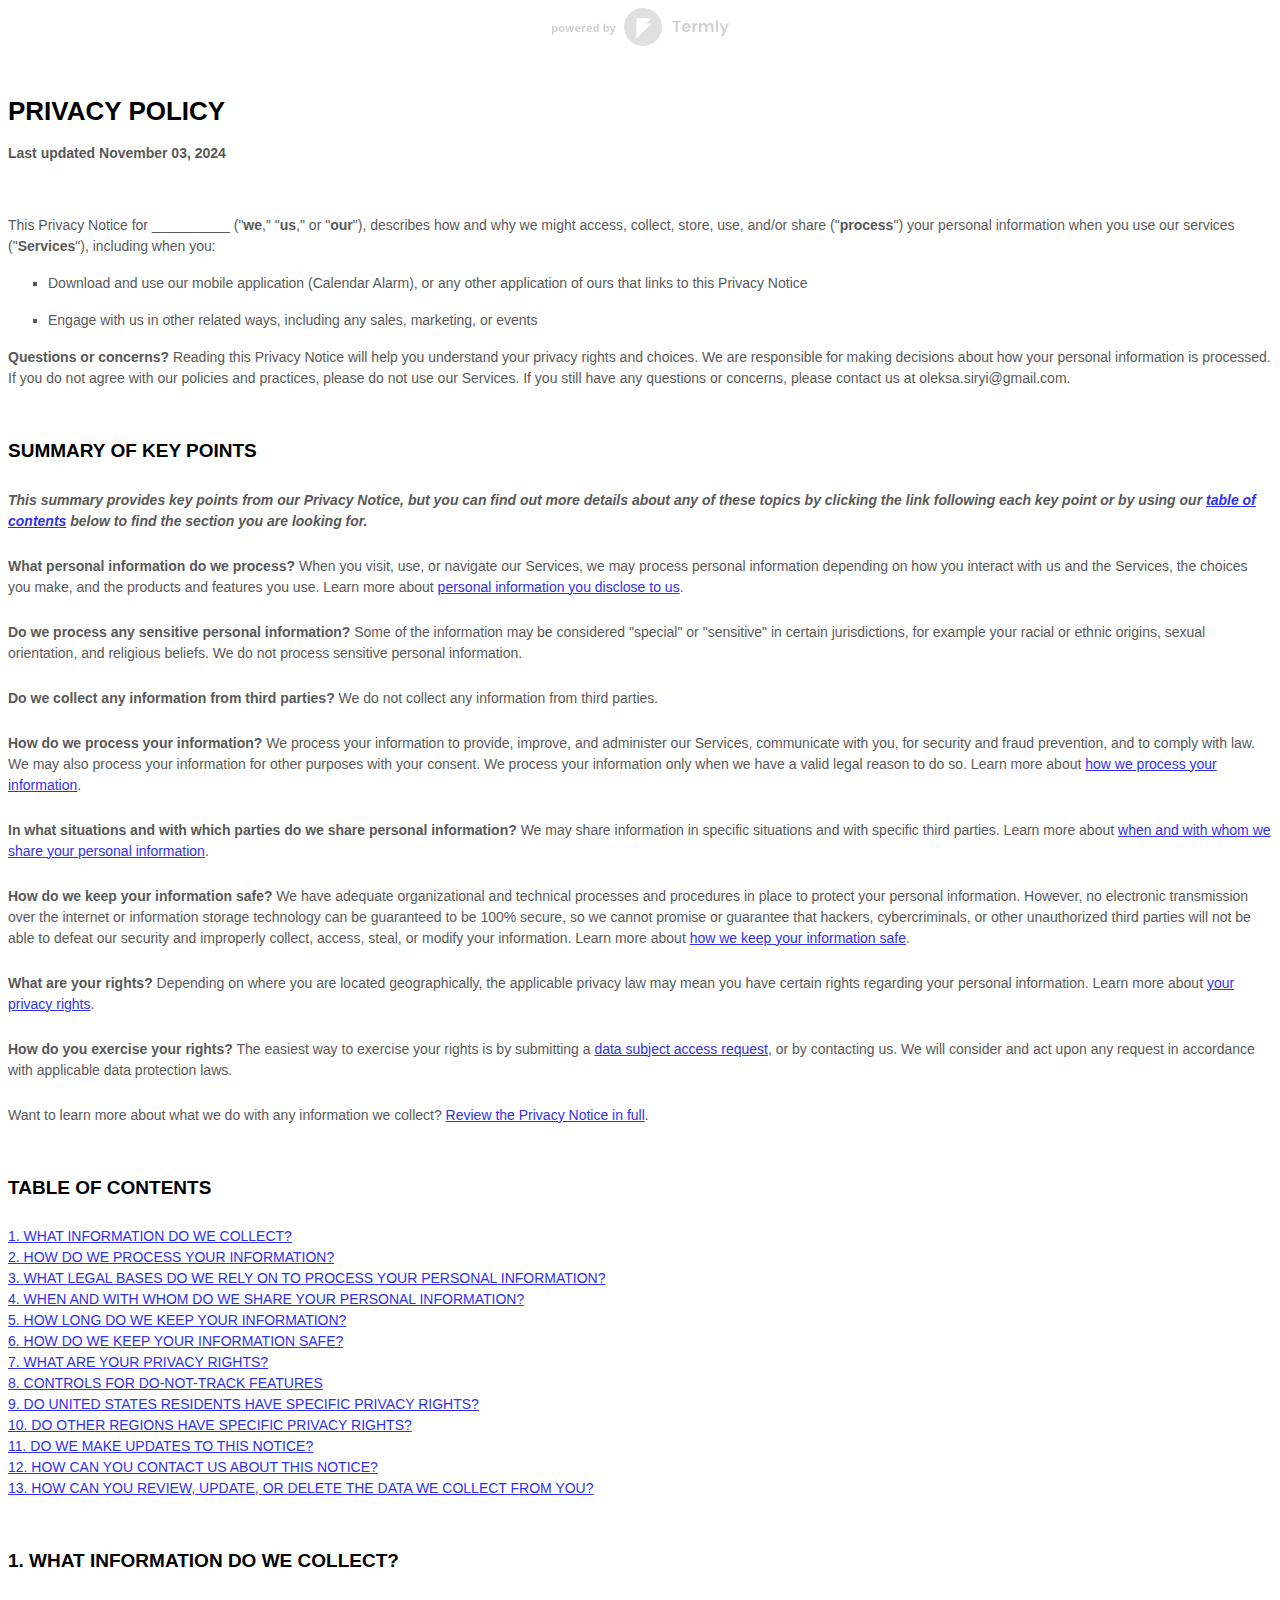
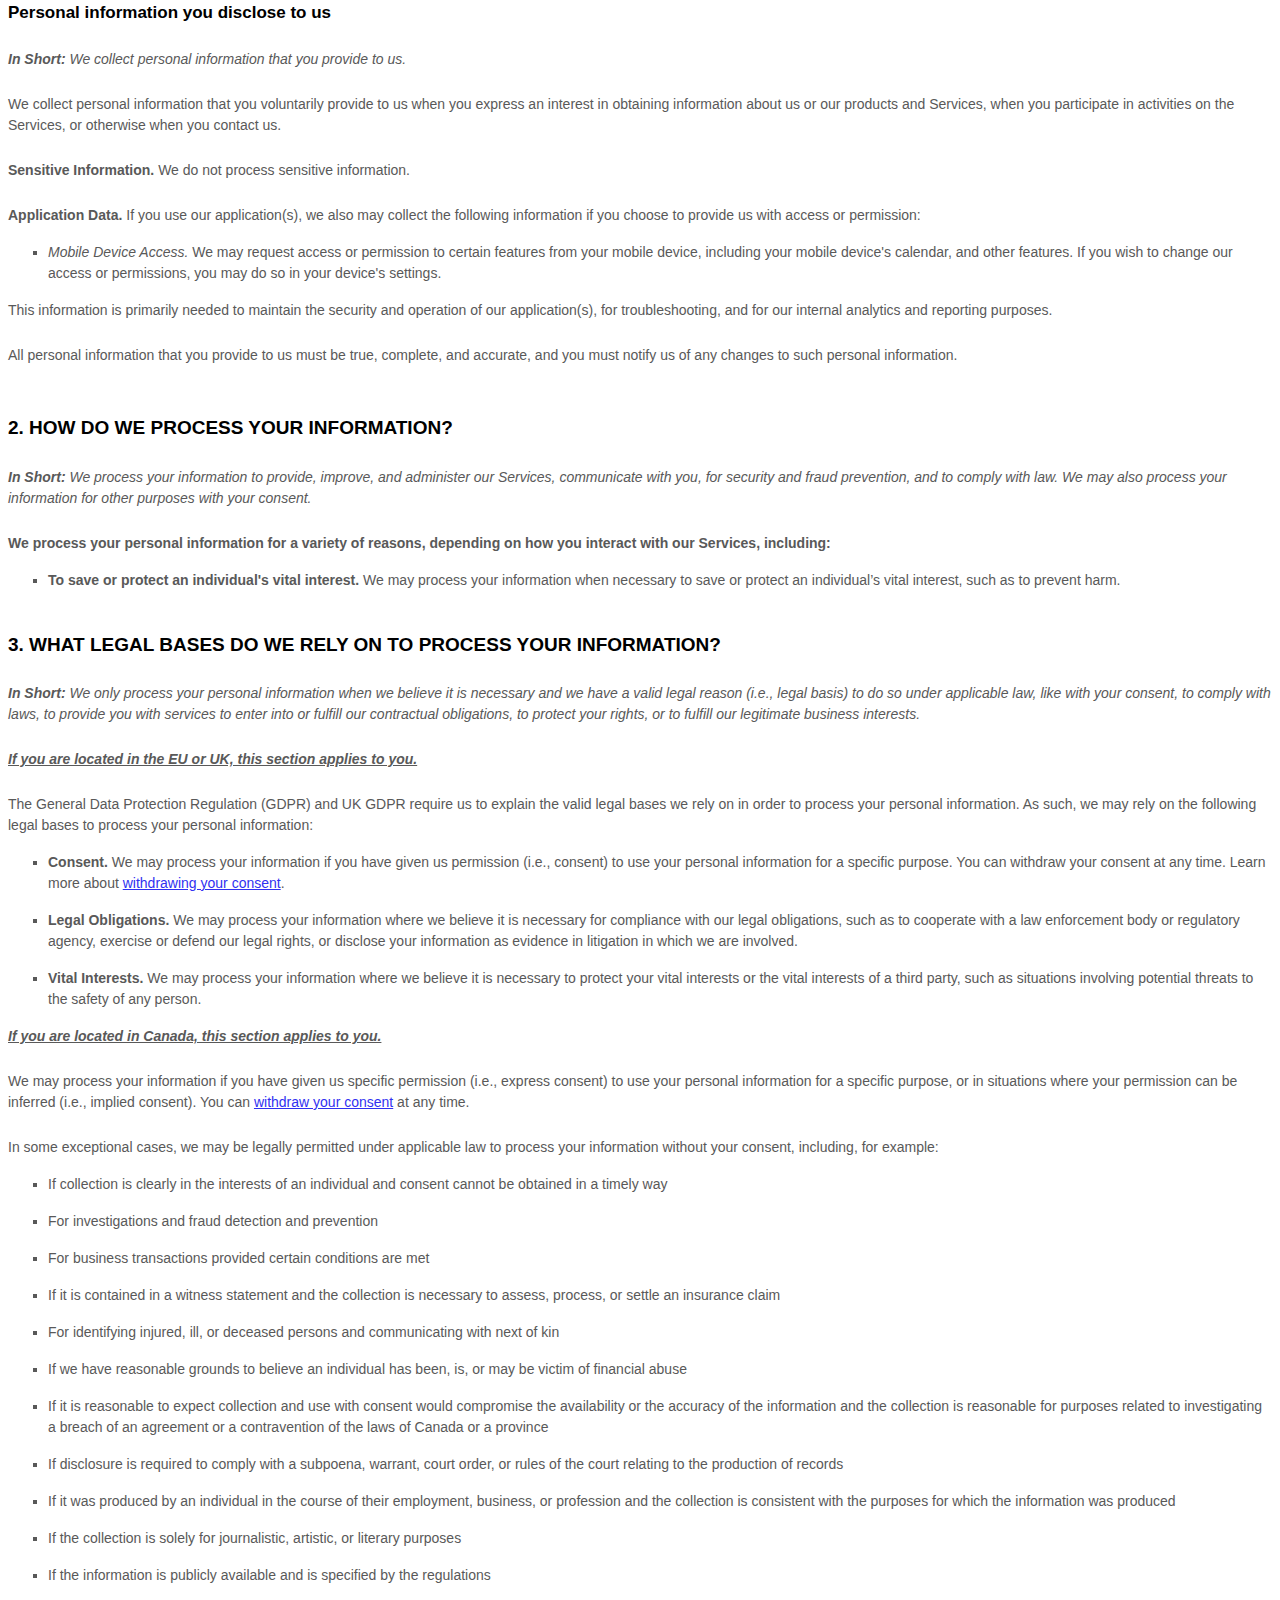
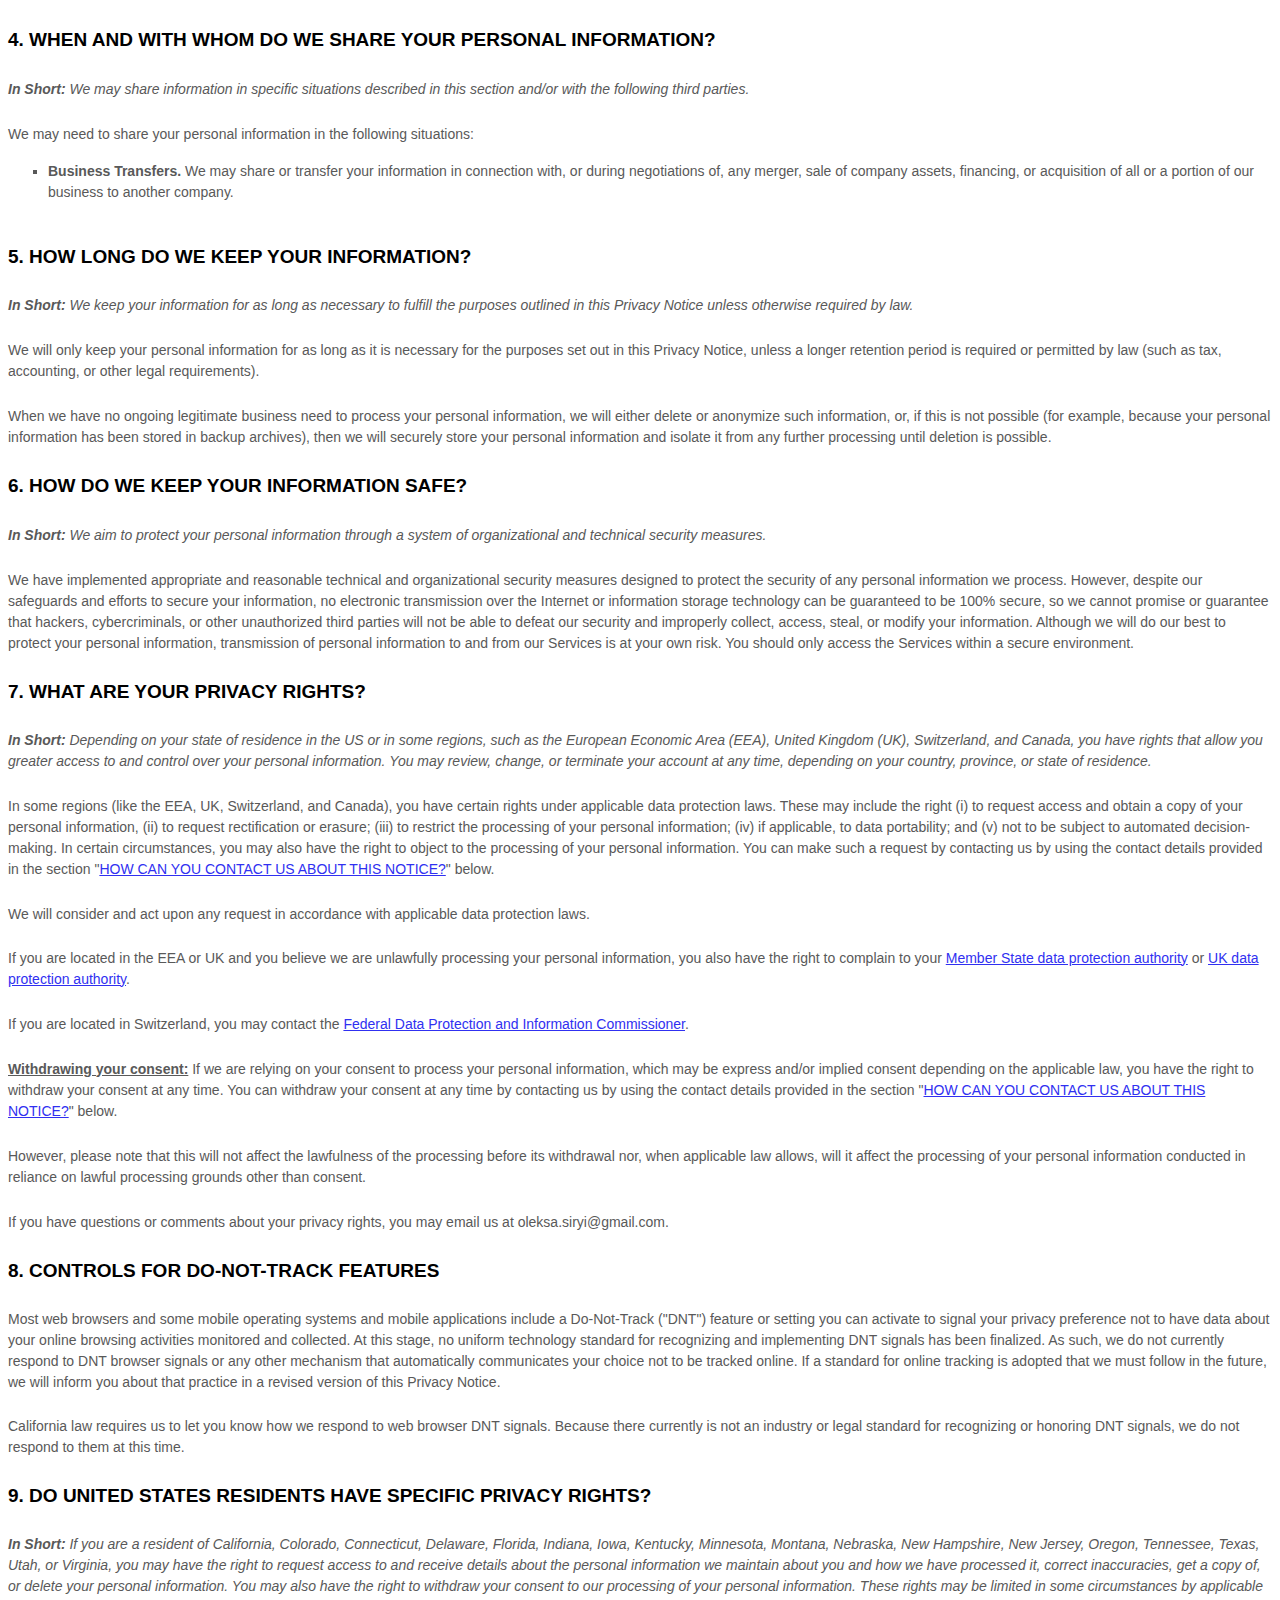
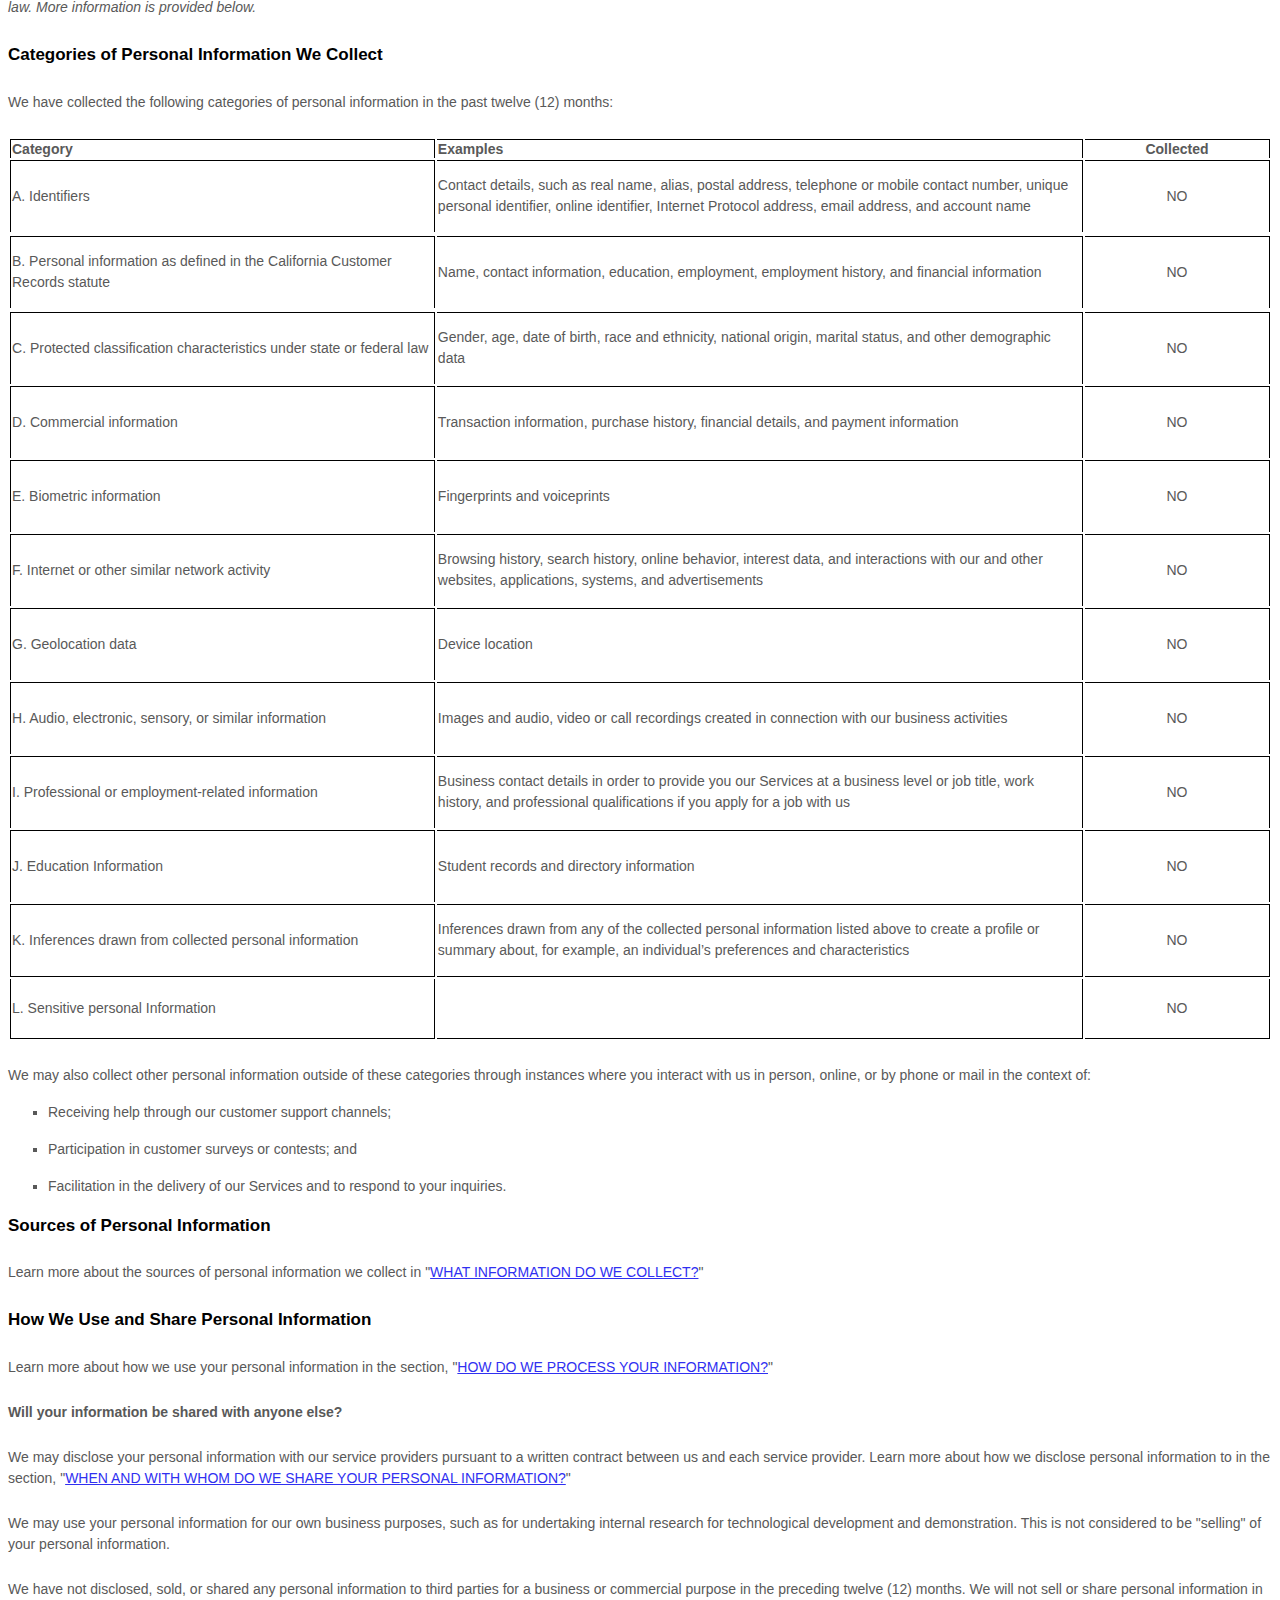
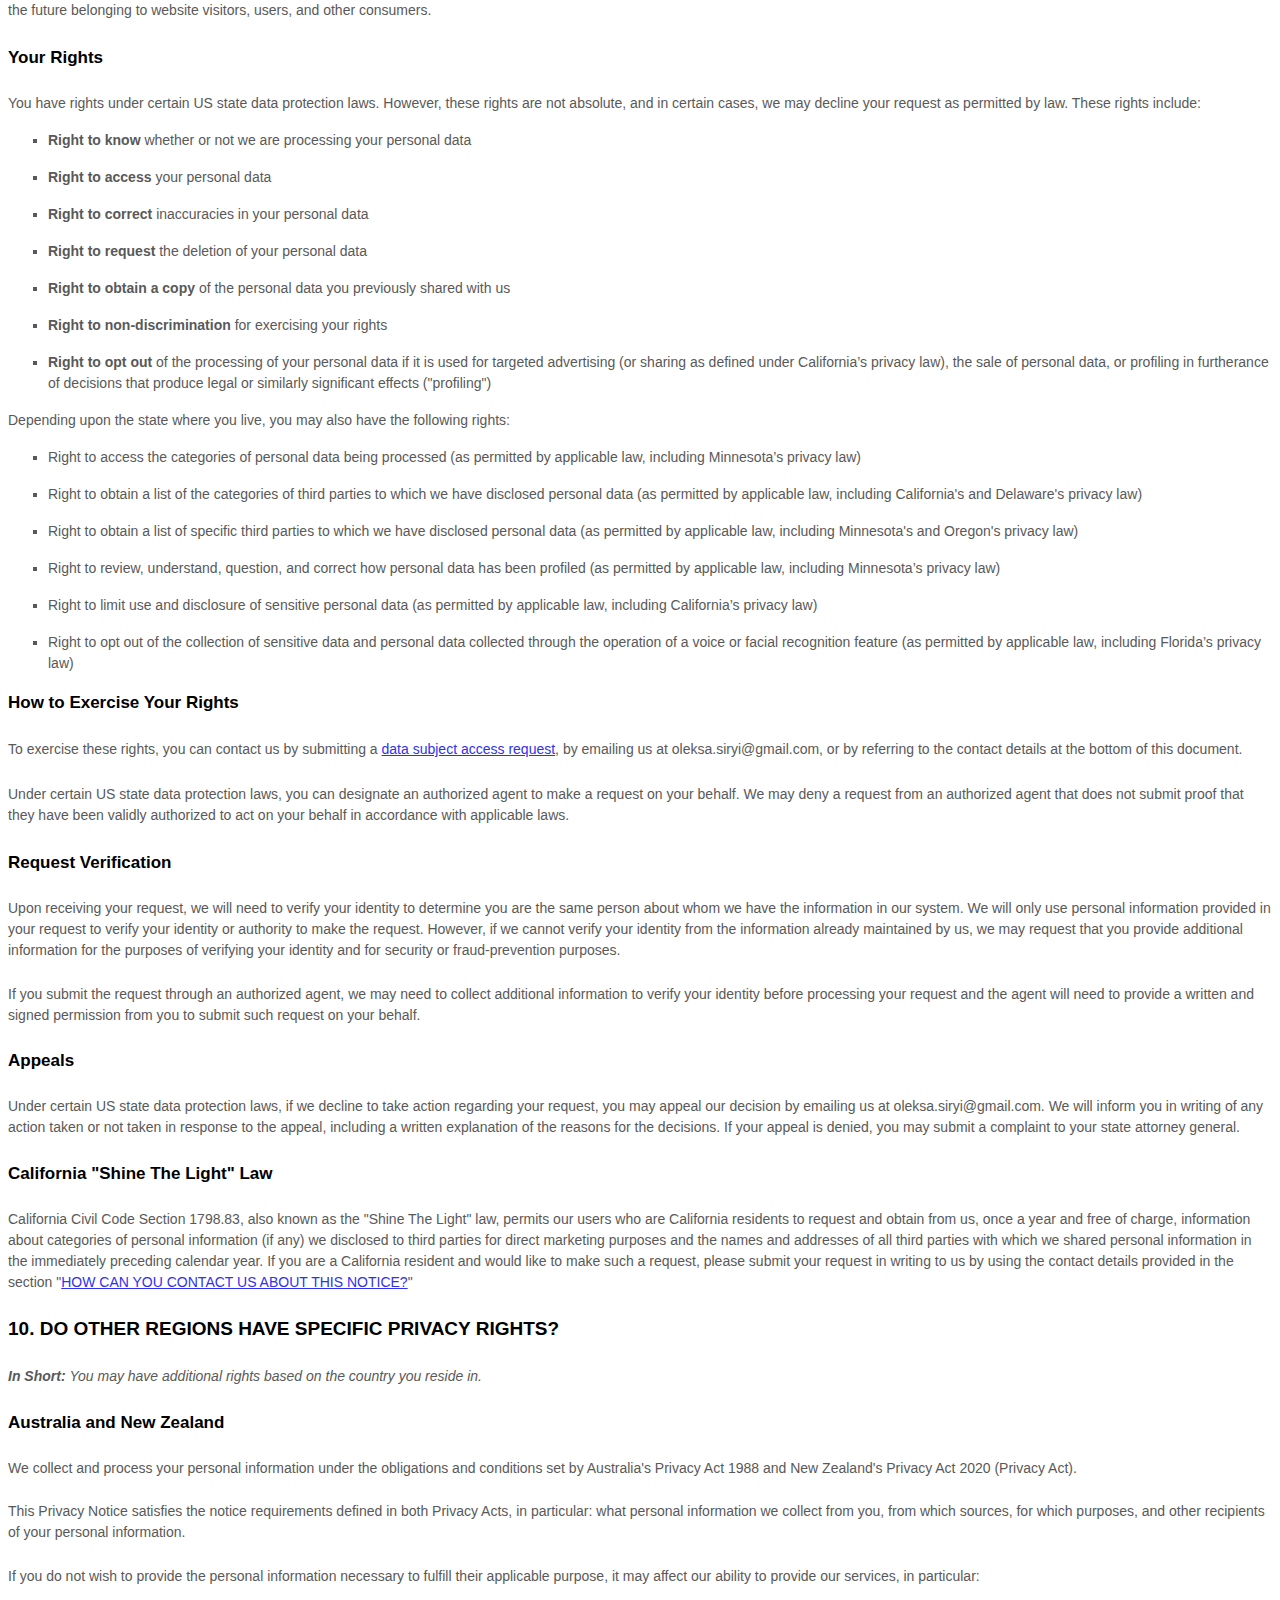
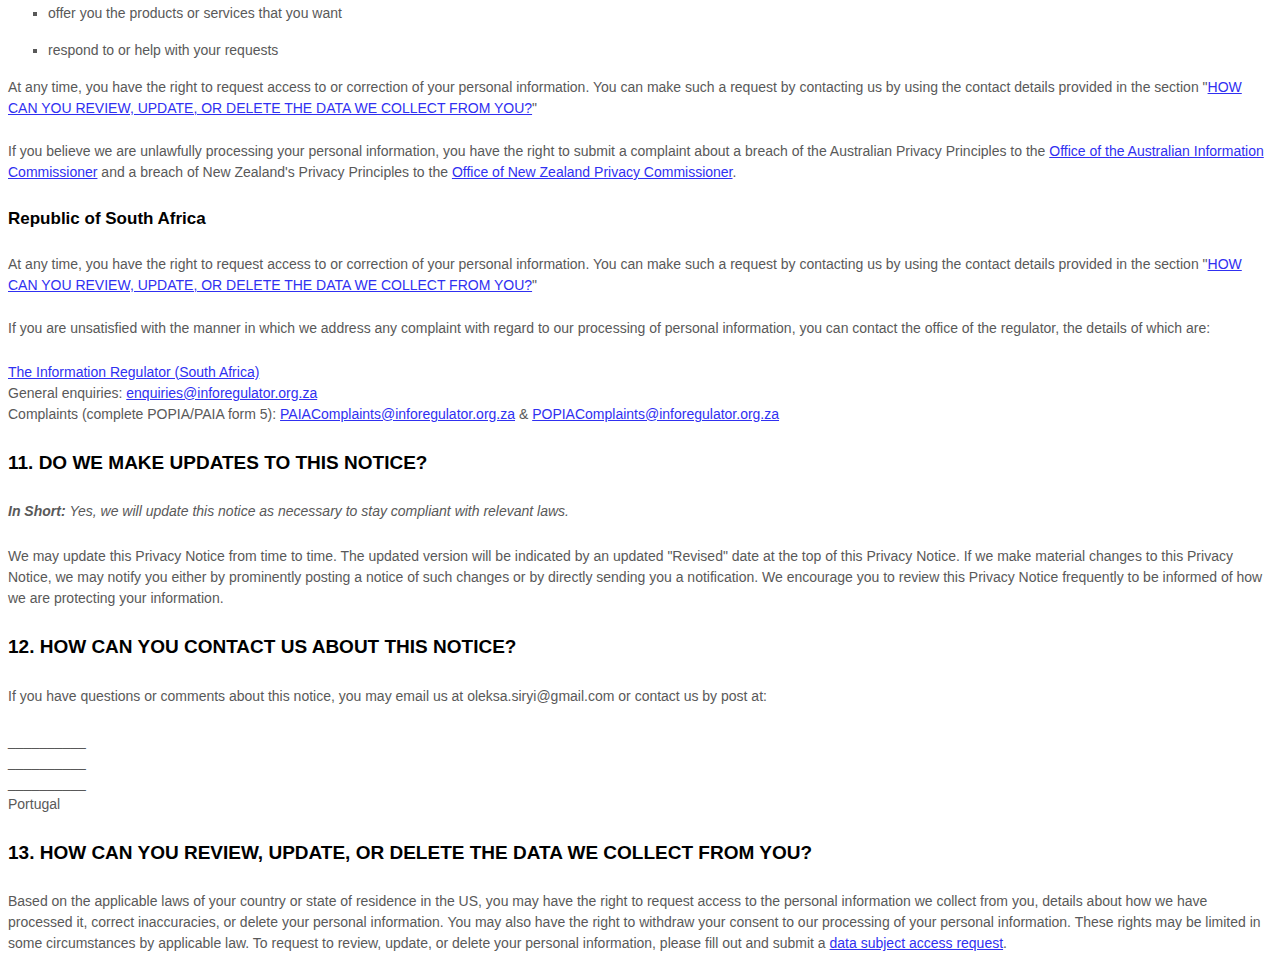
==== privacy-policy.html @ 9f9a27d3 "feat: initial content" ====
<html>
<head>
    <title>Privacy Policy</title>
</head>
<body>
<style>
    [data-custom-class='body'], [data-custom-class='body'] * {
        background: transparent !important;
    }

    [data-custom-class='title'], [data-custom-class='title'] * {
        font-family: Arial !important;
        font-size: 26px !important;
        color: #000000 !important;
    }

    [data-custom-class='subtitle'], [data-custom-class='subtitle'] * {
        font-family: Arial !important;
        color: #595959 !important;
        font-size: 14px !important;
    }

    [data-custom-class='heading_1'], [data-custom-class='heading_1'] * {
        font-family: Arial !important;
        font-size: 19px !important;
        color: #000000 !important;
    }

    [data-custom-class='heading_2'], [data-custom-class='heading_2'] * {
        font-family: Arial !important;
        font-size: 17px !important;
        color: #000000 !important;
    }

    [data-custom-class='body_text'], [data-custom-class='body_text'] * {
        color: #595959 !important;
        font-size: 14px !important;
        font-family: Arial !important;
    }

    [data-custom-class='link'], [data-custom-class='link'] * {
        color: #3030F1 !important;
        font-size: 14px !important;
        font-family: Arial !important;
        word-break: break-word !important;
    }
</style>
<span style="display: block;margin: 0 auto 3.125rem;width: 11.125rem;height: 2.375rem;background: url([data-uri]) center no-repeat;"></span>

<div data-custom-class="body">
    <div><strong><span style="font-size: 26px;"><span data-custom-class="title"><bdt class="block-component"></bdt><bdt
            class="question">PRIVACY POLICY</bdt><bdt class="statement-end-if-in-editor"></bdt></span></span></strong>
    </div>
    <div><br></div>
    <div><span style="color: rgb(127, 127, 127);"><strong><span style="font-size: 15px;"><span
            data-custom-class="subtitle">Last updated <bdt
            class="question">November 03, 2024</bdt></span></span></strong></span></div>
    <div><br></div>
    <div><br></div>
    <div><br></div>
    <div style="line-height: 1.5;"><span style="color: rgb(127, 127, 127);"><span
            style="color: rgb(89, 89, 89); font-size: 15px;"><span data-custom-class="body_text">This Privacy Notice for <bdt
            class="question">__________<bdt class="block-component"></bdt></bdt> (<bdt
            class="block-component"></bdt>"<strong>we</strong>," "<strong>us</strong>," or "<strong>our</strong>"<bdt
            class="statement-end-if-in-editor"></bdt></span><span data-custom-class="body_text">), describes how and why we might access, collect, store, use, and/or share (<bdt
            class="block-component"></bdt>"<strong>process</strong>"<bdt class="statement-end-if-in-editor"></bdt>) your personal information when you use our services (<bdt
            class="block-component"></bdt>"<strong>Services</strong>"<bdt class="statement-end-if-in-editor"></bdt>), including when you:</span></span></span><span
            style="font-size: 15px;"><span style="color: rgb(127, 127, 127);"><span data-custom-class="body_text"><span
            style="color: rgb(89, 89, 89);"><span data-custom-class="body_text"><bdt
            class="block-component"></bdt></span></span></span></span></span></span></span></span></li></ul>
        <div>
            <bdt class="block-component"><span style="font-size: 15px;"><span style="font-size: 15px;"><span
                    style="color: rgb(127, 127, 127);"><span data-custom-class="body_text"><span
                    style="color: rgb(89, 89, 89);"><span data-custom-class="body_text"><bdt
                    class="block-component"></bdt></span></span></span></span></span></span></bdt>
        </div>
        <ul>
            <li data-custom-class="body_text" style="line-height: 1.5;"><span
                    style="font-size: 15px; color: rgb(89, 89, 89);"><span
                    style="font-size: 15px; color: rgb(89, 89, 89);"><span data-custom-class="body_text">Download and use<bdt
                    class="block-component"></bdt> our mobile application<bdt class="block-component"></bdt> (<bdt
                    class="question">Calendar Alarm)<span style="font-size: 15px; color: rgb(89, 89, 89);"><span
                    style="font-size: 15px; color: rgb(89, 89, 89);"><span data-custom-class="body_text"><span
                    style="font-size: 15px;"><span style="color: rgb(89, 89, 89);"><span
                    data-custom-class="body_text"><span style="font-size: 15px;"><span style="color: rgb(89, 89, 89);"><bdt
                    class="statement-end-if-in-editor">,</bdt></span></span></span></span></span></span></span></span></bdt></span><span
                    data-custom-class="body_text"><span style="font-size: 15px;"><span
                    style="color: rgb(89, 89, 89);"><span data-custom-class="body_text"><span
                    style="font-size: 15px;"><span style="color: rgb(89, 89, 89);"><bdt
                    class="statement-end-if-in-editor"><bdt class="block-component"> or any other application of ours that links to this Privacy Notice</bdt></bdt></span></span></span></span></span></span></span></span>
            </li>
        </ul>
        <div style="line-height: 1.5;">
            <bdt class="block-component"><span style="font-size: 15px;"></span></bdt>
            </li></ul>
            <div style="line-height: 1.5;"><span style="font-size: 15px;"><span style="color: rgb(127, 127, 127);"><span
                    data-custom-class="body_text"><span style="color: rgb(89, 89, 89);"><span
                    data-custom-class="body_text"><bdt class="block-component"></bdt></span></span></span></span></span>
            </div>
            <ul>
                <li data-custom-class="body_text" style="line-height: 1.5;"><span
                        style="font-size: 15px; color: rgb(89, 89, 89);"><span
                        style="font-size: 15px; color: rgb(89, 89, 89);"><span data-custom-class="body_text">Engage with us in other related ways, including any sales, marketing, or events<span
                        style="font-size: 15px;"><span style="color: rgb(89, 89, 89);"><span
                        data-custom-class="body_text"><span style="font-size: 15px;"><span
                        style="color: rgb(89, 89, 89);"><bdt
                        class="statement-end-if-in-editor"></bdt></span></span></span></span></span></span></span></span>
                </li>
            </ul>
            <div style="line-height: 1.5;"><span style="font-size: 15px;"><span style="color: rgb(127, 127, 127);"><span
                    data-custom-class="body_text"><strong>Questions or concerns? </strong>Reading this Privacy Notice will help you understand your privacy rights and choices. We are responsible for making decisions about how your personal information is processed. If you do not agree with our policies and practices, please do not use our Services.<bdt
                    class="block-component"></bdt> If you still have any questions or concerns, please contact us at <bdt
                    class="question">oleksa.siryi@gmail.com</bdt>.</span></span></span></div>
            <div style="line-height: 1.5;"><br></div>
            <div style="line-height: 1.5;"><br></div>
            <div style="line-height: 1.5;"><strong><span style="font-size: 15px;"><span data-custom-class="heading_1">SUMMARY OF KEY POINTS</span></span></strong>
            </div>
            <div style="line-height: 1.5;"><br></div>
            <div style="line-height: 1.5;"><span style="font-size: 15px;"><span
                    data-custom-class="body_text"><strong><em>This summary provides key points from our Privacy Notice, but you can find out more details about any of these topics by clicking the link following each key point or by using our </em></strong></span></span><a
                    data-custom-class="link" href="#toc"><span style="color: rgb(0, 58, 250); font-size: 15px;"><span
                    data-custom-class="body_text"><strong><em>table of contents</em></strong></span></span></a><span
                    style="font-size: 15px;"><span data-custom-class="body_text"><strong><em> below to find the section you are looking for.</em></strong></span></span>
            </div>
            <div style="line-height: 1.5;"><br></div>
            <div style="line-height: 1.5;"><span style="font-size: 15px;"><span data-custom-class="body_text"><strong>What personal information do we process?</strong> When you visit, use, or navigate our Services, we may process personal information depending on how you interact with us and the Services, the choices you make, and the products and features you use. Learn more about </span></span><a
                    data-custom-class="link" href="#personalinfo"><span
                    style="color: rgb(0, 58, 250); font-size: 15px;"><span data-custom-class="body_text">personal information you disclose to us</span></span></a><span
                    data-custom-class="body_text">.</span></div>
            <div style="line-height: 1.5;"><br></div>
            <div style="line-height: 1.5;"><span style="font-size: 15px;"><span data-custom-class="body_text"><strong>Do we process any sensitive personal information? </strong>Some of the information may be considered <bdt
                    class="block-component"></bdt>"special" or "sensitive"<bdt class="statement-end-if-in-editor"></bdt> in certain jurisdictions, for example your racial or ethnic origins, sexual orientation, and religious beliefs. <bdt
                    class="block-component"></bdt>We do not process sensitive personal information.<bdt
                    class="else-block"></bdt></span></span></div>
            <div style="line-height: 1.5;"><br></div>
            <div style="line-height: 1.5;"><span style="font-size: 15px;"><span data-custom-class="body_text"><strong>Do we collect any information from third parties?</strong> <bdt
                    class="block-component"></bdt>We do not collect any information from third parties.<bdt
                    class="else-block"></bdt></span></span></div>
            <div style="line-height: 1.5;"><br></div>
            <div style="line-height: 1.5;"><span style="font-size: 15px;"><span data-custom-class="body_text"><strong>How do we process your information?</strong> We process your information to provide, improve, and administer our Services, communicate with you, for security and fraud prevention, and to comply with law. We may also process your information for other purposes with your consent. We process your information only when we have a valid legal reason to do so. Learn more about </span></span><a
                    data-custom-class="link" href="#infouse"><span
                    style="color: rgb(0, 58, 250); font-size: 15px;"><span data-custom-class="body_text">how we process your information</span></span></a><span
                    data-custom-class="body_text">.</span></div>
            <div style="line-height: 1.5;"><br></div>
            <div style="line-height: 1.5;"><span style="font-size: 15px;"><span data-custom-class="body_text"><strong>In what situations and with which <bdt
                    class="block-component"></bdt>parties do we share personal information?</strong> We may share information in specific situations and with specific <bdt
                    class="block-component"></bdt>third parties. Learn more about </span></span><a
                    data-custom-class="link" href="#whoshare"><span
                    style="color: rgb(0, 58, 250); font-size: 15px;"><span data-custom-class="body_text">when and with whom we share your personal information</span></span></a><span
                    style="font-size: 15px;"><span data-custom-class="body_text">.<bdt
                    class="block-component"></bdt></span></span></div>
            <div style="line-height: 1.5;"><br></div>
            <div style="line-height: 1.5;"><span style="font-size: 15px;"><span data-custom-class="body_text"><strong>How do we keep your information safe?</strong> We have adequate <bdt
                    class="block-component"></bdt>organizational<bdt class="statement-end-if-in-editor"></bdt> and technical processes and procedures in place to protect your personal information. However, no electronic transmission over the internet or information storage technology can be guaranteed to be 100% secure, so we cannot promise or guarantee that hackers, cybercriminals, or other <bdt
                    class="block-component"></bdt>unauthorized<bdt class="statement-end-if-in-editor"></bdt> third parties will not be able to defeat our security and improperly collect, access, steal, or modify your information. Learn more about </span></span><a
                    data-custom-class="link" href="#infosafe"><span
                    style="color: rgb(0, 58, 250); font-size: 15px;"><span data-custom-class="body_text">how we keep your information safe</span></span></a><span
                    data-custom-class="body_text">.</span><span style="font-size: 15px;"><span
                    data-custom-class="body_text"><bdt class="statement-end-if-in-editor"></bdt></span></span></div>
            <div style="line-height: 1.5;"><br></div>
            <div style="line-height: 1.5;"><span style="font-size: 15px;"><span data-custom-class="body_text"><strong>What are your rights?</strong> Depending on where you are located geographically, the applicable privacy law may mean you have certain rights regarding your personal information. Learn more about </span></span><a
                    data-custom-class="link" href="#privacyrights"><span
                    style="color: rgb(0, 58, 250); font-size: 15px;"><span data-custom-class="body_text">your privacy rights</span></span></a><span
                    data-custom-class="body_text">.</span></div>
            <div style="line-height: 1.5;"><br></div>
            <div style="line-height: 1.5;"><span style="font-size: 15px;"><span data-custom-class="body_text"><strong>How do you exercise your rights?</strong> The easiest way to exercise your rights is by <bdt
                    class="block-component">submitting a </bdt></span></span><a data-custom-class="link"
                                                                                href="https://app.termly.io/notify/7a80c411-581d-4b7e-b329-228e93c56846"
                                                                                rel="noopener noreferrer"
                                                                                target="_blank"><span
                    style="color: rgb(0, 58, 250); font-size: 15px;"><span data-custom-class="body_text">data subject access request</span></span></a><span
                    style="font-size: 15px;"><span data-custom-class="body_text"><bdt class="block-component"></bdt>, or by contacting us. We will consider and act upon any request in accordance with applicable data protection laws.</span></span>
            </div>
            <div style="line-height: 1.5;"><br></div>
            <div style="line-height: 1.5;"><span style="font-size: 15px;"><span data-custom-class="body_text">Want to learn more about what we do with any information we collect? </span></span><a
                    data-custom-class="link" href="#toc"><span style="color: rgb(0, 58, 250); font-size: 15px;"><span
                    data-custom-class="body_text">Review the Privacy Notice in full</span></span></a><span
                    style="font-size: 15px;"><span data-custom-class="body_text">.</span></span></div>
            <div style="line-height: 1.5;"><br></div>
            <div style="line-height: 1.5;"><br></div>
            <div id="toc" style="line-height: 1.5;"><span style="font-size: 15px;"><span
                    style="color: rgb(127, 127, 127);"><span style="color: rgb(0, 0, 0);"><strong><span
                    data-custom-class="heading_1">TABLE OF CONTENTS</span></strong></span></span></span></div>
            <div style="line-height: 1.5;"><br></div>
            <div style="line-height: 1.5;"><span style="font-size: 15px;"><a data-custom-class="link"
                                                                             href="#infocollect"><span
                    style="color: rgb(0, 58, 250);">1. WHAT INFORMATION DO WE COLLECT?</span></a></span></div>
            <div style="line-height: 1.5;"><span style="font-size: 15px;"><a data-custom-class="link"
                                                                             href="#infouse"><span
                    style="color: rgb(0, 58, 250);">2. HOW DO WE PROCESS YOUR INFORMATION?<bdt
                    class="block-component"></bdt></span></a></span></div>
            <div style="line-height: 1.5;"><span style="font-size: 15px;"><a data-custom-class="link"
                                                                             href="#legalbases"><span
                    style="color: rgb(0, 58, 250);">3. <span style="font-size: 15px;"><span
                    style="color: rgb(0, 58, 250);">WHAT LEGAL BASES DO WE RELY ON TO PROCESS YOUR PERSONAL INFORMATION?</span></span><bdt
                    class="statement-end-if-in-editor"></bdt></span></a></span></div>
            <div style="line-height: 1.5;"><span style="font-size: 15px;"><span style="color: rgb(0, 58, 250);"><a
                    data-custom-class="link" href="#whoshare">4. WHEN AND WITH WHOM DO WE SHARE YOUR PERSONAL INFORMATION?</a></span><span
                    data-custom-class="body_text"><bdt class="block-component"></bdt>
                </a><span style="color: rgb(127, 127, 127);"><span style="color: rgb(89, 89, 89);"><span
                        data-custom-class="body_text"><span style="color: rgb(89, 89, 89);"><bdt
                        class="block-component"></bdt></span></span></span></span><bdt
                        class="block-component"></bdt></span></div>
            <div style="line-height: 1.5;"><span style="font-size: 15px;"><span style="color: rgb(127, 127, 127);"><span
                    style="color: rgb(89, 89, 89);"><span data-custom-class="body_text"><span
                    style="color: rgb(89, 89, 89);"><span style="color: rgb(89, 89, 89);"><span
                    style="color: rgb(89, 89, 89);"><bdt class="block-component"></bdt></span></span><bdt
                    class="block-component"></bdt></span></span></span></span></span></div>
            <div style="line-height: 1.5;"><span style="font-size: 15px;"><a data-custom-class="link"
                                                                             href="#inforetain"><span
                    style="color: rgb(0, 58, 250);">5. HOW LONG DO WE KEEP YOUR INFORMATION?</span></a><span
                    style="color: rgb(127, 127, 127);"><span style="color: rgb(89, 89, 89);"><span
                    data-custom-class="body_text"><span style="color: rgb(89, 89, 89);"><span
                    style="color: rgb(89, 89, 89);"><bdt
                    class="block-component"></bdt></span></span></span></span></span></span></div>
            <div style="line-height: 1.5;"><span style="font-size: 15px;"><a data-custom-class="link"
                                                                             href="#infosafe"><span
                    style="color: rgb(0, 58, 250);">6. HOW DO WE KEEP YOUR INFORMATION SAFE?</span></a><span
                    style="color: rgb(127, 127, 127);"><span style="color: rgb(89, 89, 89);"><span
                    data-custom-class="body_text"><span style="color: rgb(89, 89, 89);"><bdt
                    class="statement-end-if-in-editor"></bdt><bdt
                    class="block-component"></bdt></span></span></span></span></span></div>
            <div style="line-height: 1.5;"><span style="font-size: 15px;"><span style="color: rgb(0, 58, 250);"><a
                    data-custom-class="link" href="#privacyrights">7. WHAT ARE YOUR PRIVACY RIGHTS?</a></span></span>
            </div>
            <div style="line-height: 1.5;"><span style="font-size: 15px;"><a data-custom-class="link" href="#DNT"><span
                    style="color: rgb(0, 58, 250);">8. CONTROLS FOR DO-NOT-TRACK FEATURES<bdt
                    class="block-component"></bdt></span></a></span></div>
            <div style="line-height: 1.5;"><span style="font-size: 15px;"><a data-custom-class="link"
                                                                             href="#uslaws"><span
                    style="color: rgb(0, 58, 250);">9. DO UNITED STATES RESIDENTS HAVE SPECIFIC PRIVACY RIGHTS?</span></a></span>
                <bdt class="block-component"><span style="font-size: 15px;"><span data-custom-class="body_text"></span></span>
                </bdt>
            </div>
            <div style="line-height: 1.5;"><a data-custom-class="link" href="#otherlaws"><span
                    style="color: rgb(0, 58, 250); font-size: 15px;">10. DO OTHER REGIONS HAVE SPECIFIC PRIVACY RIGHTS?</span></a><span
                    style="font-size: 15px;"><bdt class="statement-end-if-in-editor"><span
                    data-custom-class="body_text"></span></bdt></span></div>
            <div style="line-height: 1.5;">
                <bdt class="block-component"><span style="font-size: 15px;"></bdt>
                <bdt class="block-component"></bdt>
                <bdt class="block-component"></bdt>
                <bdt class="block-component"></bdt>
                <bdt class="block-component"></bdt>
                <bdt class="block-component"></bdt>
                <bdt class="block-component"></bdt>
                <bdt class="block-component"></bdt>
                <bdt class="block-component"></bdt>
                <bdt class="block-component"></span></bdt>
            </div>
            <div style="line-height: 1.5;"><span style="font-size: 15px;"><a data-custom-class="link"
                                                                             href="#policyupdates"><span
                    style="color: rgb(0, 58, 250);">11. DO WE MAKE UPDATES TO THIS NOTICE?</span></a></span></div>
            <div style="line-height: 1.5;"><a data-custom-class="link" href="#contact"><span
                    style="color: rgb(0, 58, 250); font-size: 15px;">12. HOW CAN YOU CONTACT US ABOUT THIS NOTICE?</span></a>
            </div>
            <div style="line-height: 1.5;"><a data-custom-class="link" href="#request"><span
                    style="color: rgb(0, 58, 250);">13. HOW CAN YOU REVIEW, UPDATE, OR DELETE THE DATA WE COLLECT FROM YOU?</span></a>
            </div>
            <div style="line-height: 1.5;"><br></div>
            <div style="line-height: 1.5;"><br></div>
            <div id="infocollect" style="line-height: 1.5;"><span style="color: rgb(0, 0, 0);"><span
                    style="color: rgb(0, 0, 0); font-size: 15px;"><span
                    style="font-size: 15px; color: rgb(0, 0, 0);"><span
                    style="font-size: 15px; color: rgb(0, 0, 0);"><span id="control"
                                                                        style="color: rgb(0, 0, 0);"><strong><span
                    data-custom-class="heading_1">1. WHAT INFORMATION DO WE COLLECT?</span></strong></span></span></span></span></span>
            </div>
            <div style="line-height: 1.5;"><br></div>
            <div id="personalinfo" style="line-height: 1.5;"><span data-custom-class="heading_2"
                                                                   style="color: rgb(0, 0, 0);"><span
                    style="font-size: 15px;"><strong>Personal information you disclose to us</strong></span></span>
            </div>
            <div>
                <div><br></div>
                <div style="line-height: 1.5;"><span style="color: rgb(127, 127, 127);"><span
                        style="color: rgb(89, 89, 89); font-size: 15px;"><span data-custom-class="body_text"><span
                        style="font-size: 15px; color: rgb(89, 89, 89);"><span
                        style="font-size: 15px; color: rgb(89, 89, 89);"><span
                        data-custom-class="body_text"><strong><em>In Short:</em></strong></span></span></span></span><span
                        data-custom-class="body_text"><span style="font-size: 15px; color: rgb(89, 89, 89);"><span
                        style="font-size: 15px; color: rgb(89, 89, 89);"><span
                        data-custom-class="body_text"><strong><em> </em></strong><em>We collect personal information that you provide to us.</em></span></span></span></span></span></span>
                </div>
            </div>
            <div style="line-height: 1.5;"><br></div>
            <div style="line-height: 1.5;"><span style="font-size: 15px; color: rgb(89, 89, 89);"><span
                    style="font-size: 15px; color: rgb(89, 89, 89);"><span data-custom-class="body_text">We collect personal information that you voluntarily provide to us when you <span
                    style="font-size: 15px;"><bdt class="block-component"></bdt></span></span><span
                    data-custom-class="body_text">express an interest in obtaining information about us or our products and Services, when you participate in activities on the Services, or otherwise when you contact us.</span></span></span></span>
            </div>
            <div style="line-height: 1.5;"><br></div>
            <div style="line-height: 1.5;"><span style="font-size: 15px; color: rgb(89, 89, 89);"><span
                    style="font-size: 15px; color: rgb(89, 89, 89);"><span data-custom-class="body_text"><span
                    style="font-size: 15px;"><bdt class="block-component"></bdt></span></span></span></span></span>
            </div>
            <div id="sensitiveinfo" style="line-height: 1.5;"><span style="font-size: 15px;"><span
                    data-custom-class="body_text"><strong>Sensitive Information.</strong> <bdt
                    class="block-component"></bdt>We do not process sensitive information.</span></span></div>
            <div style="line-height: 1.5;"><br></div>
            <div style="line-height: 1.5;"><span style="font-size: 15px;"><span data-custom-class="body_text"><bdt
                    class="else-block"></bdt></span></span><span style="font-size: 15px; color: rgb(89, 89, 89);"><span
                    style="font-size: 15px; color: rgb(89, 89, 89);"><span data-custom-class="body_text"><span
                    style="font-size: 15px;"><span data-custom-class="body_text"><bdt class="block-component"><bdt
                    class="block-component"></bdt></bdt></span></span></span></span><bdt class="block-component"><bdt
                    class="block-component"></bdt></bdt></div>
            <div style="line-height: 1.5;"><span data-custom-class="body_text"><span style="font-size: 15px;"><strong>Application Data.</strong> If you use our application(s), we also may collect the following information if you choose to provide us with access or permission:<bdt
                    class="block-component"></bdt></span></span></li></ul>
                <div style="line-height: 1.5;">
                    <bdt class="block-component"><span style="font-size: 15px;"><span
                            data-custom-class="body_text"></span></span></bdt>
                </div>
                <ul>
                    <li data-custom-class="body_text" style="line-height: 1.5;"><span style="font-size: 15px;"><span
                            data-custom-class="body_text"><em>Mobile Device Access.</em> We may request access or permission to certain features from your mobile device, including your mobile device's <bdt
                            class="forloop-component"></bdt><bdt class="question">calendar</bdt>, <bdt
                            class="forloop-component"></bdt>and other features. If you wish to change our access or permissions, you may do so in your device's settings.<bdt
                            class="statement-end-if-in-editor"></bdt></span></span></li>
                </ul>
                <div style="line-height: 1.5;">
                    <bdt class="block-component"><span style="font-size: 15px;"><span data-custom-class="body_text">
                    </bdt>
                    </span></span></li></ul>
                    <div style="line-height: 1.5;">
                        <bdt class="block-component"><span style="font-size: 15px;"><span data-custom-class="body_text">
                        </bdt>
                        </span></span></li></ul>
                        <div style="line-height: 1.5;"><span style="font-size: 15px;"><span
                                data-custom-class="body_text">This information is primarily needed to maintain the security and operation of our application(s), for troubleshooting, and for our internal analytics and reporting purposes.</span></span>
                        </div>
                        <div style="line-height: 1.5;"><br></div>
                        <div style="line-height: 1.5;">
                            <bdt class="statement-end-if-in-editor"><span style="font-size: 15px;"><span
                                    data-custom-class="body_text"></span></span></bdt>
                        </div>
                        <div style="line-height: 1.5;"><span style="font-size: 15px; color: rgb(89, 89, 89);"><span
                                style="font-size: 15px; color: rgb(89, 89, 89);"><span data-custom-class="body_text">All personal information that you provide to us must be true, complete, and accurate, and you must notify us of any changes to such personal information.</span></span></span>
                        </div>
                        <div style="line-height: 1.5;"><br></div>
                        <div style="line-height: 1.5;"><span style="font-size: 15px; color: rgb(89, 89, 89);"><span
                                style="font-size: 15px; color: rgb(89, 89, 89);"><span data-custom-class="body_text"><bdt
                                class="block-component"></bdt>
                            </bdt></span></span></span>
                            <bdt class="block-component"><span style="font-size: 15px;"></span></bdt>
                            <span style="font-size: 15px; color: rgb(89, 89, 89);"><span
                                    style="font-size: 15px; color: rgb(89, 89, 89);"><span
                                    data-custom-class="body_text"><span
                                    style="color: rgb(89, 89, 89); font-size: 15px;"><span
                                    data-custom-class="body_text"><span
                                    style="color: rgb(89, 89, 89); font-size: 15px;"><span
                                    data-custom-class="body_text"><bdt class="statement-end-if-in-editor"><bdt
                                    class="block-component"></bdt></bdt></span></span></span></span></bdt></span></span></span></span></span></span></span></span>
                            <span style="font-size: 15px;"><span data-custom-class="body_text"><bdt
                                    class="block-component"></bdt></span></span></div>
                        <div style="line-height: 1.5;"><br></div>
                        <div id="infouse" style="line-height: 1.5;"><span style="color: rgb(127, 127, 127);"><span
                                style="color: rgb(89, 89, 89); font-size: 15px;"><span
                                style="font-size: 15px; color: rgb(89, 89, 89);"><span
                                style="font-size: 15px; color: rgb(89, 89, 89);"><span id="control"
                                                                                       style="color: rgb(0, 0, 0);"><strong><span
                                data-custom-class="heading_1">2. HOW DO WE PROCESS YOUR INFORMATION?</span></strong></span></span></span></span></span>
                        </div>
                        <div>
                            <div style="line-height: 1.5;"><br></div>
                            <div style="line-height: 1.5;"><span style="color: rgb(127, 127, 127);"><span
                                    style="color: rgb(89, 89, 89); font-size: 15px;"><span
                                    data-custom-class="body_text"><span
                                    style="font-size: 15px; color: rgb(89, 89, 89);"><span
                                    style="font-size: 15px; color: rgb(89, 89, 89);"><span
                                    data-custom-class="body_text"><strong><em>In Short: </em></strong><em>We process your information to provide, improve, and administer our Services, communicate with you, for security and fraud prevention, and to comply with law. We may also process your information for other purposes with your consent.</em></span></span></span></span></span></span>
                            </div>
                        </div>
                        <div style="line-height: 1.5;"><br></div>
                        <div style="line-height: 1.5;"><span style="font-size: 15px; color: rgb(89, 89, 89);"><span
                                style="font-size: 15px; color: rgb(89, 89, 89);"><span
                                data-custom-class="body_text"><strong>We process your personal information for a variety of reasons, depending on how you interact with our Services, including:</strong><bdt
                                class="block-component"></bdt></span></span></span></span></span></span></span></span></span></span></span></span></li></ul>
                            <div style="line-height: 1.5;"><span style="font-size: 15px; color: rgb(89, 89, 89);"><span
                                    style="font-size: 15px; color: rgb(89, 89, 89);"><span
                                    data-custom-class="body_text"><bdt
                                    class="block-component"></bdt></span></span></span></span></span></span></span></span></span></span></span></span></span></span></span></li></ul>
                                <div style="line-height: 1.5;"><span
                                        style="font-size: 15px; color: rgb(89, 89, 89);"><span
                                        style="font-size: 15px; color: rgb(89, 89, 89);"><span
                                        data-custom-class="body_text"><bdt class="block-component"></bdt></span></span></span></span></span></span></span></span></span></span></span></span></span></span></span></span></span></span></span></span></span></li></ul>
                                    <div style="line-height: 1.5;"><span
                                            style="font-size: 15px; color: rgb(89, 89, 89);"><span
                                            style="font-size: 15px; color: rgb(89, 89, 89);"><span
                                            data-custom-class="body_text"><bdt
                                            class="block-component"></bdt></span></span></span></span></span></span></span></span></span></span></span></span></li></ul>
                                        <div style="line-height: 1.5;"><span
                                                style="font-size: 15px; color: rgb(89, 89, 89);"><span
                                                style="font-size: 15px; color: rgb(89, 89, 89);"><span
                                                data-custom-class="body_text"><bdt class="block-component"></bdt></span></span></span></li></ul>
                                            <div style="line-height: 1.5;">
                                                <bdt class="block-component"><span style="font-size: 15px;"></bdt>
                                                </span></span></span></span></span></span></li></ul>
                                                <div style="line-height: 1.5;">
                                                    <bdt class="block-component"><span style="font-size: 15px;"></bdt>
                                                    </span></span></span></span></span></span></span></span></span></li></ul>
                                                    <div style="line-height: 1.5;">
                                                        <bdt class="block-component"><span style="font-size: 15px;">
                                                        </bdt>
                                                        </span></span></span></span></span></span></span></span></span></span></span></span></li></ul>
                                                        <div style="line-height: 1.5;">
                                                            <bdt class="block-component"><span style="font-size: 15px;"><span
                                                                    data-custom-class="body_text"></span></span></bdt>
                                                            </li></ul>
                                                            <p style="font-size: 15px; line-height: 1.5;">
                                                                <bdt class="block-component"><span
                                                                        style="font-size: 15px;"></bdt>
                                                                </span></span></span></span></span></span></span></span></span></span></span></li></ul>
                                                            <p style="font-size: 15px; line-height: 1.5;">
                                                                <bdt class="block-component"><span
                                                                        style="font-size: 15px;"></bdt>
                                                                </span></span></span></span></span></span></span></span></span></span></span></li></ul>
                                                            <p style="font-size: 15px; line-height: 1.5;">
                                                                <bdt class="block-component"></bdt>
                                                                </span></span></span></span></span></span></span></span></span></span></span></li></ul>
                                                            <p style="font-size: 15px; line-height: 1.5;">
                                                                <bdt class="block-component"></bdt>
                                                                </span></span></span></span></span></span></span></span></span></span></span></li></ul>
                                                            <div style="line-height: 1.5;">
                                                                <bdt class="block-component"><span
                                                                        style="font-size: 15px;"><span
                                                                        data-custom-class="body_text"></span></bdt>
                                                                </span></li></ul>
                                                                <div style="line-height: 1.5;">
                                                                    <bdt class="block-component"><span
                                                                            style="font-size: 15px;"></bdt>
                                                                    </span></span></span></li></ul>
                                                                    <div style="line-height: 1.5;">
                                                                        <bdt class="block-component"><span
                                                                                style="font-size: 15px;"></bdt>
                                                                        </span></span></span></li></ul>
                                                                        <div style="line-height: 1.5;"><span
                                                                                style="font-size: 15px;"><bdt
                                                                                class="block-component"><span
                                                                                data-custom-class="body_text"></bdt></span></span></li></ul>
                                                                            <div style="line-height: 1.5;">
                                                                                <bdt class="block-component"><span
                                                                                        style="font-size: 15px;"><span
                                                                                        data-custom-class="body_text">
                                                                                </bdt>
                                                                                </span></span></li></ul>
                                                                                <div style="line-height: 1.5;">
                                                                                    <bdt class="block-component"><span
                                                                                            style="font-size: 15px;"><span
                                                                                            data-custom-class="body_text"></span></span>
                                                                                    </bdt>
                                                                                    </li></ul>
                                                                                    <div style="line-height: 1.5;">
                                                                                        <bdt class="block-component">
                                                                                            <span style="font-size: 15px;"><span
                                                                                                    data-custom-class="body_text"></span></span>
                                                                                        </bdt>
                                                                                        </li></ul>
                                                                                        <div style="line-height: 1.5;">
                                                                                            <bdt class="block-component">
                                                                                                <span style="font-size: 15px;"><span
                                                                                                        data-custom-class="body_text"></span></span>
                                                                                            </bdt>
                                                                                            </li></ul>
                                                                                            <div style="line-height: 1.5;">
                                                                                                <bdt class="block-component">
                                                                                                    <span style="font-size: 15px;"><span
                                                                                                            data-custom-class="body_text"></span></span>
                                                                                                </bdt>
                                                                                                </li></ul>
                                                                                                <div style="line-height: 1.5;">
                                                                                                    <bdt class="block-component">
                                                                                                        <span style="font-size: 15px;"><span
                                                                                                                data-custom-class="body_text"></span></span>
                                                                                                    </bdt>
                                                                                                    </li></ul>
                                                                                                    <div style="line-height: 1.5;">
                                                                                                        <bdt class="block-component">
                                                                                                            <span style="font-size: 15px;"><span
                                                                                                                    data-custom-class="body_text"></span></span>
                                                                                                        </bdt>
                                                                                                        </li></ul>
                                                                                                        <div style="line-height: 1.5;">
                                                                                                            <bdt class="block-component">
                                                                                                                <span style="font-size: 15px;"><span
                                                                                                                        data-custom-class="body_text">
                                                                                                            </bdt>
                                                                                                            </span></span></li></ul>
                                                                                                            <div style="line-height: 1.5;">
                                                                                                                <bdt class="block-component">
                                                                                                                    <span style="font-size: 15px;"><span
                                                                                                                            data-custom-class="body_text">
                                                                                                                </bdt>
                                                                                                                </span></span></li></ul>
                                                                                                                <div style="line-height: 1.5;">
                                                                                                                    <bdt class="block-component">
                                                                                                                        <span style="font-size: 15px;"><span
                                                                                                                                data-custom-class="body_text">
                                                                                                                    </bdt>
                                                                                                                    </span></span></li></ul>
                                                                                                                    <div style="line-height: 1.5;">
                                                                                                                        <bdt class="block-component">
                                                                                                                            <span style="font-size: 15px;"><span
                                                                                                                                    data-custom-class="body_text"></span></span>
                                                                                                                        </bdt>
                                                                                                                    </div>
                                                                                                                    <ul>
                                                                                                                        <li data-custom-class="body_text"
                                                                                                                            style="line-height: 1.5;">
                                                                                                                            <span data-custom-class="body_text"><span
                                                                                                                                    style="font-size: 15px;"><strong>To save or protect an individual's vital interest.</strong> We may process your information when necessary to save or protect an individual’s vital interest, such as to prevent harm.</span></span>
                                                                                                                            <bdt class="statement-end-if-in-editor">
                                                                                                                                <span style="font-size: 15px;"><span
                                                                                                                                        data-custom-class="body_text"></span></span>
                                                                                                                            </bdt>
                                                                                                                        </li>
                                                                                                                    </ul>
                                                                                                                    <div style="line-height: 1.5;">
                                                                                                                        <bdt class="block-component">
                                                                                                                            <span style="font-size: 15px;"><span
                                                                                                                                    data-custom-class="body_text"></span></span>
                                                                                                                        </bdt>
                                                                                                                        <bdt class="block-component">
                                                                                                                            <span style="font-size: 15px;"><span
                                                                                                                                    data-custom-class="body_text">
                                                                                                                        </bdt>
                                                                                                                        </span></span>
                                                                                                                        <bdt class="block-component">
                                                                                                                            <span style="font-size: 15px;"><span
                                                                                                                                    data-custom-class="body_text"></span></span>
                                                                                                                        </bdt>
                                                                                                                        <bdt class="block-component">
                                                                                                                            <span style="font-size: 15px;"><span
                                                                                                                                    data-custom-class="body_text"></span></span>
                                                                                                                        </bdt>
                                                                                                                    </div>
                                                                                                                    <div style="line-height: 1.5;">
                                                                                                                        <br>
                                                                                                                    </div>
                                                                                                                    <div id="legalbases"
                                                                                                                         style="line-height: 1.5;">
                                                                                                                        <strong><span
                                                                                                                                style="font-size: 15px;"><span
                                                                                                                                data-custom-class="heading_1">3. WHAT LEGAL BASES DO WE RELY ON TO PROCESS YOUR INFORMATION?</span></span></strong>
                                                                                                                    </div>
                                                                                                                    <div style="line-height: 1.5;">
                                                                                                                        <br>
                                                                                                                    </div>
                                                                                                                    <div style="line-height: 1.5;">
                                                                                                                        <em><span
                                                                                                                                style="font-size: 15px;"><span
                                                                                                                                data-custom-class="body_text"><strong>In Short: </strong>We only process your personal information when we believe it is necessary and we have a valid legal reason (i.e.<bdt
                                                                                                                                class="block-component"></bdt>,<bdt
                                                                                                                                class="statement-end-if-in-editor"></bdt> legal basis) to do so under applicable law, like with your consent, to comply with laws, to provide you with services to enter into or <bdt
                                                                                                                                class="block-component"></bdt>fulfill<bdt
                                                                                                                                class="statement-end-if-in-editor"></bdt> our contractual obligations, to protect your rights, or to <bdt
                                                                                                                                class="block-component"></bdt>fulfill<bdt
                                                                                                                                class="statement-end-if-in-editor"></bdt> our legitimate business interests.</span></span></em>
                                                                                                                    </div>
                                                                                                                    <div style="line-height: 1.5;">
                                                                                                                        <br>
                                                                                                                    </div>
                                                                                                                    <div style="line-height: 1.5;">
                                                                                                                        <span style="font-size: 15px;"><span
                                                                                                                                data-custom-class="body_text"><bdt
                                                                                                                                class="block-component"></bdt></span><span
                                                                                                                                data-custom-class="body_text"><bdt
                                                                                                                                class="block-component"></bdt></span></span>
                                                                                                                    </div>
                                                                                                                    <div style="line-height: 1.5;">
                                                                                                                        <em><span
                                                                                                                                style="font-size: 15px;"><span
                                                                                                                                data-custom-class="body_text"><strong><u>If you are located in the EU or UK, this section applies to you.</u></strong></span></span></em>
                                                                                                                    </div>
                                                                                                                    <div style="line-height: 1.5;">
                                                                                                                        <br>
                                                                                                                    </div>
                                                                                                                    <div style="line-height: 1.5;">
                                                                                                                        <span style="font-size: 15px;"><span
                                                                                                                                data-custom-class="body_text"><bdt
                                                                                                                                class="statement-end-if-in-editor"></bdt></span></span>
                                                                                                                    </div>
                                                                                                                    <div style="line-height: 1.5;">
                                                                                                                        <span style="font-size: 15px;"><span
                                                                                                                                data-custom-class="body_text">The General Data Protection Regulation (GDPR) and UK GDPR require us to explain the valid legal bases we rely on in order to process your personal information. As such, we may rely on the following legal bases to process your personal information:</span></span>
                                                                                                                    </div>
                                                                                                                    <ul>
                                                                                                                        <li data-custom-class="body_text"
                                                                                                                            style="line-height: 1.5;">
                                                                                                                            <span style="font-size: 15px;"><span
                                                                                                                                    data-custom-class="body_text"><strong>Consent. </strong>We may process your information if you have given us permission (i.e.<bdt
                                                                                                                                    class="block-component"></bdt>,<bdt
                                                                                                                                    class="statement-end-if-in-editor"></bdt> consent) to use your personal information for a specific purpose. You can withdraw your consent at any time. Learn more about </span></span><a
                                                                                                                                data-custom-class="link"
                                                                                                                                href="#withdrawconsent"><span
                                                                                                                                style="color: rgb(0, 58, 250); font-size: 15px;"><span
                                                                                                                                data-custom-class="body_text">withdrawing your consent</span></span></a><span
                                                                                                                                data-custom-class="body_text">.</span>
                                                                                                                        </li>
                                                                                                                    </ul>
                                                                                                                    <div style="line-height: 1.5;">
                                                                                                                        <bdt class="block-component">
                                                                                                                            <span style="font-size: 15px;"><span
                                                                                                                                    data-custom-class="body_text"></span></span>
                                                                                                                        </bdt>
                                                                                                                        </li></ul>
                                                                                                                        <div style="line-height: 1.5;">
                                                                                                                            <bdt class="block-component">
                                                                                                                                <span style="font-size: 15px;"><span
                                                                                                                                        data-custom-class="body_text"></span></span>
                                                                                                                            </bdt>
                                                                                                                            <bdt class="block-component">
                                                                                                                                <span style="font-size: 15px;"><span
                                                                                                                                        data-custom-class="body_text"></span></span>
                                                                                                                            </bdt>
                                                                                                                        </div>
                                                                                                                        <ul>
                                                                                                                            <li data-custom-class="body_text"
                                                                                                                                style="line-height: 1.5;">
                                                                                                                                <span data-custom-class="body_text"><span
                                                                                                                                        style="font-size: 15px;"><strong>Legal Obligations.</strong> We may process your information where we believe it is necessary for compliance with our legal obligations, such as to cooperate with a law enforcement body or regulatory agency, exercise or defend our legal rights, or disclose your information as evidence in litigation in which we are involved.<bdt
                                                                                                                                        class="statement-end-if-in-editor"></bdt><br></span></span>
                                                                                                                            </li>
                                                                                                                        </ul>
                                                                                                                        <div style="line-height: 1.5;">
                                                                                                                            <bdt class="block-component">
                                                                                                                                <span style="font-size: 15px;"><span
                                                                                                                                        data-custom-class="body_text"></span></span>
                                                                                                                            </bdt>
                                                                                                                        </div>
                                                                                                                        <ul>
                                                                                                                            <li data-custom-class="body_text"
                                                                                                                                style="line-height: 1.5;">
                                                                                                                                <span data-custom-class="body_text"><span
                                                                                                                                        style="font-size: 15px;"><strong>Vital Interests.</strong> We may process your information where we believe it is necessary to protect your vital interests or the vital interests of a third party, such as situations involving potential threats to the safety of any person.</span></span>
                                                                                                                                <bdt class="statement-end-if-in-editor">
                                                                                                                                    <span style="font-size: 15px;"><span
                                                                                                                                            data-custom-class="body_text"></span></span>
                                                                                                                                </bdt>
                                                                                                                            </li>
                                                                                                                        </ul>
                                                                                                                        <div style="line-height: 1.5;">
                                                                                                                            <bdt class="block-component">
                                                                                                                                <span style="font-size: 15px;"><span
                                                                                                                                        data-custom-class="body_text"></span></span>
                                                                                                                            </bdt>
                                                                                                                            <span data-custom-class="body_text"><span
                                                                                                                                    style="font-size: 15px;"><bdt
                                                                                                                                    class="block-component"><bdt
                                                                                                                                    class="block-component"></bdt></bdt></span></span>
                                                                                                                        </div>
                                                                                                                        <div style="line-height: 1.5;">
                                                                                                                            <span data-custom-class="body_text"><span
                                                                                                                                    style="font-size: 15px;"><strong><u><em>If you are located in Canada, this section applies to you.</em></u></strong></span></span>
                                                                                                                        </div>
                                                                                                                        <div style="line-height: 1.5;">
                                                                                                                            <br>
                                                                                                                        </div>
                                                                                                                        <div style="line-height: 1.5;">
                                                                                                                            <span data-custom-class="body_text"><span
                                                                                                                                    style="font-size: 15px;"><bdt
                                                                                                                                    class="statement-end-if-in-editor"></bdt></span></span>
                                                                                                                        </div>
                                                                                                                        <div style="line-height: 1.5;">
                                                                                                                            <span data-custom-class="body_text"><span
                                                                                                                                    style="font-size: 15px;">We may process your information if you have given us specific permission (i.e.<bdt
                                                                                                                                    class="block-component"></bdt>,<bdt
                                                                                                                                    class="statement-end-if-in-editor"></bdt> express consent) to use your personal information for a specific purpose, or in situations where your permission can be inferred (i.e.<bdt
                                                                                                                                    class="block-component"></bdt>,<bdt
                                                                                                                                    class="statement-end-if-in-editor"></bdt> implied consent). You can </span></span><a
                                                                                                                                data-custom-class="link"
                                                                                                                                href="#withdrawconsent"><span
                                                                                                                                data-custom-class="body_text"><span
                                                                                                                                style="color: rgb(0, 58, 250); font-size: 15px;">withdraw your consent</span></span></a><span
                                                                                                                                data-custom-class="body_text"><span
                                                                                                                                style="font-size: 15px;"> at any time.</span></span>
                                                                                                                        </div>
                                                                                                                        <div style="line-height: 1.5;">
                                                                                                                            <br>
                                                                                                                        </div>
                                                                                                                        <div style="line-height: 1.5;">
                                                                                                                            <span data-custom-class="body_text"><span
                                                                                                                                    style="font-size: 15px;">In some exceptional cases, we may be legally permitted under applicable law to process your information without your consent, including, for example:</span></span>
                                                                                                                        </div>
                                                                                                                        <ul>
                                                                                                                            <li data-custom-class="body_text"
                                                                                                                                style="line-height: 1.5;">
                                                                                                                                <span data-custom-class="body_text"><span
                                                                                                                                        style="font-size: 15px;">If collection is clearly in the interests of an individual and consent cannot be obtained in a timely way</span></span>
                                                                                                                            </li>
                                                                                                                        </ul>
                                                                                                                        <div style="line-height: 1.5;">
                                                                                                                            <span data-custom-class="body_text"><span
                                                                                                                                    style="font-size: 15px;"><bdt
                                                                                                                                    class="block-component"></bdt></span></span>
                                                                                                                        </div>
                                                                                                                        <ul>
                                                                                                                            <li data-custom-class="body_text"
                                                                                                                                style="line-height: 1.5;">
                                                                                                                                <span data-custom-class="body_text"><span
                                                                                                                                        style="font-size: 15px;">For investigations and fraud detection and prevention<bdt
                                                                                                                                        class="statement-end-if-in-editor"></bdt></span></span>
                                                                                                                            </li>
                                                                                                                        </ul>
                                                                                                                        <div style="line-height: 1.5;">
                                                                                                                            <bdt class="block-component">
                                                                                                                                <span style="font-size: 15px;"><span
                                                                                                                                        data-custom-class="body_text"></span></span>
                                                                                                                            </bdt>
                                                                                                                        </div>
                                                                                                                        <ul>
                                                                                                                            <li data-custom-class="body_text"
                                                                                                                                style="line-height: 1.5;">
                                                                                                                                <span data-custom-class="body_text"><span
                                                                                                                                        style="font-size: 15px;">For business transactions provided certain conditions are met</span></span>
                                                                                                                                <bdt class="statement-end-if-in-editor">
                                                                                                                                    <span style="font-size: 15px;"><span
                                                                                                                                            data-custom-class="body_text"></span></span>
                                                                                                                                </bdt>
                                                                                                                            </li>
                                                                                                                        </ul>
                                                                                                                        <div style="line-height: 1.5;">
                                                                                                                            <bdt class="block-component">
                                                                                                                                <span style="font-size: 15px;"><span
                                                                                                                                        data-custom-class="body_text"></span></span>
                                                                                                                            </bdt>
                                                                                                                        </div>
                                                                                                                        <ul>
                                                                                                                            <li data-custom-class="body_text"
                                                                                                                                style="line-height: 1.5;">
                                                                                                                                <span data-custom-class="body_text"><span
                                                                                                                                        style="font-size: 15px;">If it is contained in a witness statement and the collection is necessary to assess, process, or settle an insurance claim</span></span>
                                                                                                                                <bdt class="statement-end-if-in-editor">
                                                                                                                                    <span style="font-size: 15px;"><span
                                                                                                                                            data-custom-class="body_text"></span></span>
                                                                                                                                </bdt>
                                                                                                                            </li>
                                                                                                                        </ul>
                                                                                                                        <div style="line-height: 1.5;">
                                                                                                                            <bdt class="block-component">
                                                                                                                                <span style="font-size: 15px;"><span
                                                                                                                                        data-custom-class="body_text"></span></span>
                                                                                                                            </bdt>
                                                                                                                        </div>
                                                                                                                        <ul>
                                                                                                                            <li data-custom-class="body_text"
                                                                                                                                style="line-height: 1.5;">
                                                                                                                                <span data-custom-class="body_text"><span
                                                                                                                                        style="font-size: 15px;">For identifying injured, ill, or deceased persons and communicating with next of kin</span></span>
                                                                                                                                <bdt class="statement-end-if-in-editor">
                                                                                                                                    <span style="font-size: 15px;"><span
                                                                                                                                            data-custom-class="body_text"></span></span>
                                                                                                                                </bdt>
                                                                                                                            </li>
                                                                                                                        </ul>
                                                                                                                        <div style="line-height: 1.5;">
                                                                                                                            <span data-custom-class="body_text"><span
                                                                                                                                    style="font-size: 15px;"><bdt
                                                                                                                                    class="block-component"></bdt></span></span>
                                                                                                                        </div>
                                                                                                                        <ul>
                                                                                                                            <li data-custom-class="body_text"
                                                                                                                                style="line-height: 1.5;">
                                                                                                                                <span data-custom-class="body_text"><span
                                                                                                                                        style="font-size: 15px;">If we have reasonable grounds to believe an individual has been, is, or may be victim of financial abuse<bdt
                                                                                                                                        class="statement-end-if-in-editor"></bdt></span></span>
                                                                                                                            </li>
                                                                                                                        </ul>
                                                                                                                        <div style="line-height: 1.5;">
                                                                                                                            <span data-custom-class="body_text"><span
                                                                                                                                    style="font-size: 15px;"><bdt
                                                                                                                                    class="block-component"></bdt></span></span>
                                                                                                                        </div>
                                                                                                                        <ul>
                                                                                                                            <li data-custom-class="body_text"
                                                                                                                                style="line-height: 1.5;">
                                                                                                                                <span data-custom-class="body_text"><span
                                                                                                                                        style="font-size: 15px;">If it is reasonable to expect collection and use with consent would compromise the availability or the accuracy of the information and the collection is reasonable for purposes related to investigating a breach of an agreement or a contravention of the laws of Canada or a province<bdt
                                                                                                                                        class="statement-end-if-in-editor"></bdt></span></span>
                                                                                                                            </li>
                                                                                                                        </ul>
                                                                                                                        <div style="line-height: 1.5;">
                                                                                                                            <span data-custom-class="body_text"><span
                                                                                                                                    style="font-size: 15px;"><bdt
                                                                                                                                    class="block-component"></bdt></span></span>
                                                                                                                        </div>
                                                                                                                        <ul>
                                                                                                                            <li data-custom-class="body_text"
                                                                                                                                style="line-height: 1.5;">
                                                                                                                                <span data-custom-class="body_text"><span
                                                                                                                                        style="font-size: 15px;">If disclosure is required to comply with a subpoena, warrant, court order, or rules of the court relating to the production of records<bdt
                                                                                                                                        class="statement-end-if-in-editor"></bdt></span></span>
                                                                                                                            </li>
                                                                                                                        </ul>
                                                                                                                        <div style="line-height: 1.5;">
                                                                                                                            <bdt class="block-component">
                                                                                                                                <span style="font-size: 15px;"><span
                                                                                                                                        data-custom-class="body_text"></span></span>
                                                                                                                            </bdt>
                                                                                                                        </div>
                                                                                                                        <ul>
                                                                                                                            <li data-custom-class="body_text"
                                                                                                                                style="line-height: 1.5;">
                                                                                                                                <span style="font-size: 15px;"><span
                                                                                                                                        data-custom-class="body_text">If it was produced by an individual in the course of their employment, business, or profession and the collection is consistent with the purposes for which the information was produced<bdt
                                                                                                                                        class="statement-end-if-in-editor"></bdt></span></span>
                                                                                                                            </li>
                                                                                                                        </ul>
                                                                                                                        <div style="line-height: 1.5;">
                                                                                                                            <span style="font-size: 15px;"><span
                                                                                                                                    data-custom-class="body_text"><bdt
                                                                                                                                    class="block-component"></bdt></span></span>
                                                                                                                        </div>
                                                                                                                        <ul>
                                                                                                                            <li data-custom-class="body_text"
                                                                                                                                style="line-height: 1.5;">
                                                                                                                                <span style="font-size: 15px;"><span
                                                                                                                                        data-custom-class="body_text">If the collection is solely for journalistic, artistic, or literary purposes<bdt
                                                                                                                                        class="statement-end-if-in-editor"></bdt></span></span>
                                                                                                                            </li>
                                                                                                                        </ul>
                                                                                                                        <div style="line-height: 1.5;">
                                                                                                                            <span style="font-size: 15px;"><span
                                                                                                                                    data-custom-class="body_text"><bdt
                                                                                                                                    class="block-component"></bdt></span></span>
                                                                                                                        </div>
                                                                                                                        <ul>
                                                                                                                            <li data-custom-class="body_text"
                                                                                                                                style="line-height: 1.5;">
                                                                                                                                <span style="font-size: 15px;"><span
                                                                                                                                        data-custom-class="body_text">If the information is publicly available and is specified by the regulations</span><bdt
                                                                                                                                        class="statement-end-if-in-editor"><span
                                                                                                                                        data-custom-class="body_text"></span></bdt></span>
                                                                                                                            </li>
                                                                                                                        </ul>
                                                                                                                        <div style="line-height: 1.5;">
                                                                                                                            <bdt class="statement-end-if-in-editor">
                                                                                                                                <span style="font-size: 15px;"><span
                                                                                                                                        data-custom-class="body_text"></span></span>
                                                                                                                            </bdt>
                                                                                                                            <bdt class="statement-end-if-in-editor">
                                                                                                                                <span style="font-size: 15px;"><span
                                                                                                                                        data-custom-class="body_text"></span></span>
                                                                                                                            </bdt>
                                                                                                                        </div>
                                                                                                                        <div style="line-height: 1.5;">
                                                                                                                            <br>
                                                                                                                        </div>
                                                                                                                        <div id="whoshare"
                                                                                                                             style="line-height: 1.5;">
                                                                                                                            <span style="color: rgb(127, 127, 127);"><span
                                                                                                                                    style="color: rgb(89, 89, 89); font-size: 15px;"><span
                                                                                                                                    style="font-size: 15px; color: rgb(89, 89, 89);"><span
                                                                                                                                    style="font-size: 15px; color: rgb(89, 89, 89);"><span
                                                                                                                                    id="control"
                                                                                                                                    style="color: rgb(0, 0, 0);"><strong><span
                                                                                                                                    data-custom-class="heading_1">4. WHEN AND WITH WHOM DO WE SHARE YOUR PERSONAL INFORMATION?</span></strong></span></span></span></span></span>
                                                                                                                        </div>
                                                                                                                        <div style="line-height: 1.5;">
                                                                                                                            <br>
                                                                                                                        </div>
                                                                                                                        <div style="line-height: 1.5;">
                                                                                                                            <span style="font-size: 15px; color: rgb(89, 89, 89);"><span
                                                                                                                                    style="font-size: 15px; color: rgb(89, 89, 89);"><span
                                                                                                                                    data-custom-class="body_text"><strong><em>In Short:</em></strong><em> We may share information in specific situations described in this section and/or with the following <bdt
                                                                                                                                    class="block-component"></bdt>third parties.</em></span></span></span>
                                                                                                                        </div>
                                                                                                                        <div style="line-height: 1.5;">
                                                                                                                            <span style="font-size: 15px; color: rgb(89, 89, 89);"><span
                                                                                                                                    style="font-size: 15px; color: rgb(89, 89, 89);"><span
                                                                                                                                    data-custom-class="body_text"><bdt
                                                                                                                                    class="block-component"></span>
                                                                                                                        </div>
                                                                                                                        <div style="line-height: 1.5;">
                                                                                                                            <br>
                                                                                                                        </div>
                                                                                                                        <div style="line-height: 1.5;">
                                                                                                                            <span style="font-size: 15px;"><span
                                                                                                                                    data-custom-class="body_text">We <bdt
                                                                                                                                    class="block-component"></bdt>may need to share your personal information in the following situations:</span></span>
                                                                                                                        </div>
                                                                                                                        <ul>
                                                                                                                            <li data-custom-class="body_text"
                                                                                                                                style="line-height: 1.5;">
                                                                                                                                <span style="font-size: 15px;"><span
                                                                                                                                        data-custom-class="body_text"><strong>Business Transfers.</strong> We may share or transfer your information in connection with, or during negotiations of, any merger, sale of company assets, financing, or acquisition of all or a portion of our business to another company.</span></span>
                                                                                                                            </li>
                                                                                                                        </ul>
                                                                                                                        <div style="line-height: 1.5;">
                                                                                                                            <span style="font-size: 15px;"><span
                                                                                                                                    data-custom-class="body_text"><bdt
                                                                                                                                    class="block-component"></bdt></span></span></li></ul>
                                                                                                                            <div style="line-height: 1.5;">
                                                                                                                                <span style="font-size: 15px;"><bdt
                                                                                                                                        class="block-component"><span
                                                                                                                                        data-custom-class="body_text"></span></bdt></span></li></ul>
                                                                                                                                <div style="line-height: 1.5;">
                                                                                                                                    <bdt class="block-component">
                                                                                                                                        <span style="font-size: 15px;"><span
                                                                                                                                                data-custom-class="body_text"></span></span>
                                                                                                                                    </bdt>
                                                                                                                                    </li></ul>
                                                                                                                                    <div style="line-height: 1.5;">
                                                                                                                                        <bdt class="block-component">
                                                                                                                                            <span style="font-size: 15px;"><span
                                                                                                                                                    data-custom-class="body_text">
                                                                                                                                        </bdt>
                                                                                                                                        </span></span></li></ul>
                                                                                                                                        <div style="line-height: 1.5;">
                                                                                                                                            <bdt class="block-component">
                                                                                                                                                <span style="font-size: 15px;"><span
                                                                                                                                                        data-custom-class="body_text"></span></span>
                                                                                                                                            </bdt>
                                                                                                                                            <span data-custom-class="body_text"><span
                                                                                                                                                    style="font-size: 15px;"><bdt
                                                                                                                                                    class="block-component"></bdt></span></span>
                                                                                                                                            <bdt class="statement-end-if-in-editor">
                                                                                                                                                <span style="font-size: 15px;"><span
                                                                                                                                                        data-custom-class="body_text"></span></span>
                                                                                                                                            </bdt>
                                                                                                                                            </li></ul>
                                                                                                                                            <div style="line-height: 1.5;">
                                                                                                                                                <bdt class="block-component">
                                                                                                                                                    <span style="font-size: 15px;"><span
                                                                                                                                                            data-custom-class="body_text"></span></span>
                                                                                                                                                </bdt>
                                                                                                                                                <span style="color: rgb(89, 89, 89); font-size: 15px;"><span
                                                                                                                                                        style="font-size: 15px;"><span
                                                                                                                                                        style="color: rgb(89, 89, 89);"><span
                                                                                                                                                        style="font-size: 15px;"><span
                                                                                                                                                        style="color: rgb(89, 89, 89);"><bdt
                                                                                                                                                        class="block-component"><span
                                                                                                                                                        data-custom-class="heading_1"><bdt
                                                                                                                                                        class="block-component"></bdt></span></span></span></span></span></span></span></span></span></span>
                                                                                                                                                <span style="font-size: 15px;"><bdt
                                                                                                                                                        class="block-component"></bdt></span><span
                                                                                                                                                    style="font-size: 15px; color: rgb(89, 89, 89);"><span
                                                                                                                                                    style="font-size: 15px; color: rgb(89, 89, 89);"><span
                                                                                                                                                    data-custom-class="body_text"><span
                                                                                                                                                    style="color: rgb(89, 89, 89); font-size: 15px;"><span
                                                                                                                                                    style="color: rgb(89, 89, 89); font-size: 15px;"><span
                                                                                                                                                    style="color: rgb(89, 89, 89); font-size: 15px;"><span
                                                                                                                                                    style="font-size: 15px;"><span
                                                                                                                                                    style="color: rgb(89, 89, 89);"><span
                                                                                                                                                    style="font-size: 15px;"><span
                                                                                                                                                    style="color: rgb(89, 89, 89);"><span
                                                                                                                                                    data-custom-class="body_text"><bdt
                                                                                                                                                    class="block-component"></bdt></span><bdt
                                                                                                                                                    class="block-component"><span
                                                                                                                                                    data-custom-class="body_text"><bdt
                                                                                                                                                    class="block-component"></bdt></span></span></span></span></span></span></span></span></span></span></span></span></span>
                                                                                                                                            </div>
                                                                                                                                            <div style="line-height: 1.5;">
                                                                                                                                                <br>
                                                                                                                                            </div>
                                                                                                                                            <div id="inforetain"
                                                                                                                                                 style="line-height: 1.5;">
                                                                                                                                                <span style="color: rgb(127, 127, 127);"><span
                                                                                                                                                        style="color: rgb(89, 89, 89); font-size: 15px;"><span
                                                                                                                                                        style="font-size: 15px; color: rgb(89, 89, 89);"><span
                                                                                                                                                        style="font-size: 15px; color: rgb(89, 89, 89);"><span
                                                                                                                                                        id="control"
                                                                                                                                                        style="color: rgb(0, 0, 0);"><strong><span
                                                                                                                                                        data-custom-class="heading_1">5. HOW LONG DO WE KEEP YOUR INFORMATION?</span></strong></span></span></span></span></span>
                                                                                                                                            </div>
                                                                                                                                            <div style="line-height: 1.5;">
                                                                                                                                                <br>
                                                                                                                                            </div>
                                                                                                                                            <div style="line-height: 1.5;">
                                                                                                                                                <span style="font-size: 15px; color: rgb(89, 89, 89);"><span
                                                                                                                                                        style="font-size: 15px; color: rgb(89, 89, 89);"><span
                                                                                                                                                        data-custom-class="body_text"><strong><em>In Short: </em></strong><em>We keep your information for as long as necessary to <bdt
                                                                                                                                                        class="block-component"></bdt>fulfill<bdt
                                                                                                                                                        class="statement-end-if-in-editor"></bdt> the purposes outlined in this Privacy Notice unless otherwise required by law.</em></span></span></span>
                                                                                                                                            </div>
                                                                                                                                            <div style="line-height: 1.5;">
                                                                                                                                                <br>
                                                                                                                                            </div>
                                                                                                                                            <div style="line-height: 1.5;">
                                                                                                                                                <span style="font-size: 15px; color: rgb(89, 89, 89);"><span
                                                                                                                                                        style="font-size: 15px; color: rgb(89, 89, 89);"><span
                                                                                                                                                        data-custom-class="body_text">We will only keep your personal information for as long as it is necessary for the purposes set out in this Privacy Notice, unless a longer retention period is required or permitted by law (such as tax, accounting, or other legal requirements).<bdt
                                                                                                                                                        class="block-component"></span></span></span>
                                                                                                                                            </div>
                                                                                                                                            <div style="line-height: 1.5;">
                                                                                                                                                <br>
                                                                                                                                            </div>
                                                                                                                                            <div style="line-height: 1.5;">
                                                                                                                                                <span style="font-size: 15px; color: rgb(89, 89, 89);"><span
                                                                                                                                                        style="font-size: 15px; color: rgb(89, 89, 89);"><span
                                                                                                                                                        data-custom-class="body_text">When we have no ongoing legitimate business need to process your personal information, we will either delete or <bdt
                                                                                                                                                        class="block-component"></bdt>anonymize<bdt
                                                                                                                                                        class="statement-end-if-in-editor"></bdt> such information, or, if this is not possible (for example, because your personal information has been stored in backup archives), then we will securely store your personal information and isolate it from any further processing until deletion is possible.<span
                                                                                                                                                        style="color: rgb(89, 89, 89);"><bdt
                                                                                                                                                        class="block-component"></bdt></span></span></span></span>
                                                                                                                                            </div>
                                                                                                                                            <div style="line-height: 1.5;">
                                                                                                                                                <br>
                                                                                                                                            </div>
                                                                                                                                            <div id="infosafe"
                                                                                                                                                 style="line-height: 1.5;">
                                                                                                                                                <span style="color: rgb(127, 127, 127);"><span
                                                                                                                                                        style="color: rgb(89, 89, 89); font-size: 15px;"><span
                                                                                                                                                        style="font-size: 15px; color: rgb(89, 89, 89);"><span
                                                                                                                                                        style="font-size: 15px; color: rgb(89, 89, 89);"><span
                                                                                                                                                        id="control"
                                                                                                                                                        style="color: rgb(0, 0, 0);"><strong><span
                                                                                                                                                        data-custom-class="heading_1">6. HOW DO WE KEEP YOUR INFORMATION SAFE?</span></strong></span></span></span></span></span>
                                                                                                                                            </div>
                                                                                                                                            <div style="line-height: 1.5;">
                                                                                                                                                <br>
                                                                                                                                            </div>
                                                                                                                                            <div style="line-height: 1.5;">
                                                                                                                                                <span style="font-size: 15px; color: rgb(89, 89, 89);"><span
                                                                                                                                                        style="font-size: 15px; color: rgb(89, 89, 89);"><span
                                                                                                                                                        data-custom-class="body_text"><strong><em>In Short: </em></strong><em>We aim to protect your personal information through a system of <bdt
                                                                                                                                                        class="block-component"></bdt>organizational<bdt
                                                                                                                                                        class="statement-end-if-in-editor"></bdt> and technical security measures.</em></span></span></span>
                                                                                                                                            </div>
                                                                                                                                            <div style="line-height: 1.5;">
                                                                                                                                                <br>
                                                                                                                                            </div>
                                                                                                                                            <div style="line-height: 1.5;">
                                                                                                                                                <span style="font-size: 15px; color: rgb(89, 89, 89);"><span
                                                                                                                                                        style="font-size: 15px; color: rgb(89, 89, 89);"><span
                                                                                                                                                        data-custom-class="body_text">We have implemented appropriate and reasonable technical and <bdt
                                                                                                                                                        class="block-component"></bdt>organizational<bdt
                                                                                                                                                        class="statement-end-if-in-editor"></bdt> security measures designed to protect the security of any personal information we process. However, despite our safeguards and efforts to secure your information, no electronic transmission over the Internet or information storage technology can be guaranteed to be 100% secure, so we cannot promise or guarantee that hackers, cybercriminals, or other <bdt
                                                                                                                                                        class="block-component"></bdt>unauthorized<bdt
                                                                                                                                                        class="statement-end-if-in-editor"></bdt> third parties will not be able to defeat our security and improperly collect, access, steal, or modify your information. Although we will do our best to protect your personal information, transmission of personal information to and from our Services is at your own risk. You should only access the Services within a secure environment.<span
                                                                                                                                                        style="color: rgb(89, 89, 89);"><bdt
                                                                                                                                                        class="statement-end-if-in-editor"></bdt></span><span
                                                                                                                                                        style="color: rgb(89, 89, 89); font-size: 15px;"><span
                                                                                                                                                        data-custom-class="body_text"><bdt
                                                                                                                                                        class="block-component"></bdt></span></span></span></span></span></span>
                                                                                                                                            </div>
                                                                                                                                            <div style="line-height: 1.5;">
                                                                                                                                                <br>
                                                                                                                                            </div>
                                                                                                                                            <div id="privacyrights"
                                                                                                                                                 style="line-height: 1.5;">
                                                                                                                                                <span style="color: rgb(127, 127, 127);"><span
                                                                                                                                                        style="color: rgb(89, 89, 89); font-size: 15px;"><span
                                                                                                                                                        style="font-size: 15px; color: rgb(89, 89, 89);"><span
                                                                                                                                                        style="font-size: 15px; color: rgb(89, 89, 89);"><span
                                                                                                                                                        id="control"
                                                                                                                                                        style="color: rgb(0, 0, 0);"><strong><span
                                                                                                                                                        data-custom-class="heading_1">7. WHAT ARE YOUR PRIVACY RIGHTS?</span></strong></span></span></span></span></span>
                                                                                                                                            </div>
                                                                                                                                            <div style="line-height: 1.5;">
                                                                                                                                                <br>
                                                                                                                                            </div>
                                                                                                                                            <div style="line-height: 1.5;">
                                                                                                                                                <span style="font-size: 15px; color: rgb(89, 89, 89);"><span
                                                                                                                                                        style="font-size: 15px; color: rgb(89, 89, 89);"><span
                                                                                                                                                        data-custom-class="body_text"><strong><em>In Short:</em></strong><em> <span
                                                                                                                                                        style="color: rgb(89, 89, 89);"><span
                                                                                                                                                        style="font-size: 15px;"><span
                                                                                                                                                        data-custom-class="body_text"><em><bdt
                                                                                                                                                        class="block-component"></bdt></em></span></span></span><bdt
                                                                                                                                                        class="block-component"></bdt>Depending on your state of residence in the US or in <bdt
                                                                                                                                                        class="else-block"></bdt>some regions, such as <bdt
                                                                                                                                                        class="block-component"></bdt>the European Economic Area (EEA), United Kingdom (UK), Switzerland, and Canada<bdt
                                                                                                                                                        class="block-component"></bdt>, you have rights that allow you greater access to and control over your personal information.<span
                                                                                                                                                        style="color: rgb(89, 89, 89);"><span
                                                                                                                                                        style="font-size: 15px;"><span
                                                                                                                                                        data-custom-class="body_text"><em><bdt
                                                                                                                                                        class="statement-end-if-in-editor"></bdt></em></span></span> </span>You may review, change, or terminate your account at any time, depending on your country, province, or state of residence.</em><span
                                                                                                                                                        style="color: rgb(89, 89, 89);"><span
                                                                                                                                                        style="font-size: 15px;"><bdt
                                                                                                                                                        class="block-component"></bdt></span></span></span></span></span>
                                                                                                                                            </div>
                                                                                                                                            <div style="line-height: 1.5;">
                                                                                                                                                <br>
                                                                                                                                            </div>
                                                                                                                                            <div style="line-height: 1.5;">
                                                                                                                                                <span style="font-size: 15px; color: rgb(89, 89, 89);"><span
                                                                                                                                                        style="font-size: 15px; color: rgb(89, 89, 89);"><span
                                                                                                                                                        data-custom-class="body_text">In some regions (like <bdt
                                                                                                                                                        class="block-component"></bdt>the EEA, UK, Switzerland, and Canada<bdt
                                                                                                                                                        class="block-component"></bdt>), you have certain rights under applicable data protection laws. These may include the right (i) to request access and obtain a copy of your personal information, (ii) to request rectification or erasure; (iii) to restrict the processing of your personal information; (iv) if applicable, to data portability; and (v) not to be subject to automated decision-making. In certain circumstances, you may also have the right to object to the processing of your personal information. You can make such a request by contacting us by using the contact details provided in the section <bdt
                                                                                                                                                        class="block-component"></bdt>"<bdt
                                                                                                                                                        class="statement-end-if-in-editor"></bdt></span></span></span><a
                                                                                                                                                    data-custom-class="link"
                                                                                                                                                    href="#contact"><span
                                                                                                                                                    style="font-size: 15px; color: rgb(0, 58, 250);"><span
                                                                                                                                                    style="font-size: 15px; color: rgb(0, 58, 250);"><span
                                                                                                                                                    data-custom-class="body_text">HOW CAN YOU CONTACT US ABOUT THIS NOTICE?</span></span></span></a><span
                                                                                                                                                    style="font-size: 15px; color: rgb(89, 89, 89);"><span
                                                                                                                                                    style="font-size: 15px; color: rgb(89, 89, 89);"><span
                                                                                                                                                    data-custom-class="body_text"><bdt
                                                                                                                                                    class="block-component"></bdt>"<bdt
                                                                                                                                                    class="statement-end-if-in-editor"></bdt> below.</span></span></span>
                                                                                                                                            </div>
                                                                                                                                            <div style="line-height: 1.5;">
                                                                                                                                                <br>
                                                                                                                                            </div>
                                                                                                                                            <div style="line-height: 1.5;">
                                                                                                                                                <span style="font-size: 15px; color: rgb(89, 89, 89);"><span
                                                                                                                                                        style="font-size: 15px; color: rgb(89, 89, 89);"><span
                                                                                                                                                        data-custom-class="body_text">We will consider and act upon any request in accordance with applicable data protection laws.<bdt
                                                                                                                                                        class="block-component"></bdt></span></span></span>
                                                                                                                                            </div>
                                                                                                                                            <div style="line-height: 1.5;">
                                                                                                                                                <span style="font-size: 15px; color: rgb(89, 89, 89);"> </span>
                                                                                                                                            </div>
                                                                                                                                            <div style="line-height: 1.5;">
                                                                                                                                                <span style="font-size: 15px; color: rgb(89, 89, 89);"><span
                                                                                                                                                        style="font-size: 15px; color: rgb(89, 89, 89);"><span
                                                                                                                                                        data-custom-class="body_text">If you are located in the EEA or UK and you believe we are unlawfully processing your personal information, you also have the right to complain to your <span
                                                                                                                                                        style="font-size: 15px;"><span
                                                                                                                                                        style="color: rgb(0, 58, 250);"><span
                                                                                                                                                        data-custom-class="body_text"><span
                                                                                                                                                        style="color: rgb(0, 58, 250);"><span
                                                                                                                                                        data-custom-class="body_text"><a
                                                                                                                                                        data-custom-class="link"
                                                                                                                                                        href="https://ec.europa.eu/justice/data-protection/bodies/authorities/index_en.htm"
                                                                                                                                                        rel="noopener noreferrer"
                                                                                                                                                        target="_blank"><span
                                                                                                                                                        style="font-size: 15px;">Member State data protection authority</span></a></span></span></span></span></span> or </span></span></span><a
                                                                                                                                                    data-custom-class="link"
                                                                                                                                                    href="https://ico.org.uk/make-a-complaint/data-protection-complaints/data-protection-complaints/"
                                                                                                                                                    rel="noopener noreferrer"
                                                                                                                                                    target="_blank"><span
                                                                                                                                                    style="font-size: 15px; color: rgb(0, 58, 250);"><span
                                                                                                                                                    style="font-size: 15px; color: rgb(0, 58, 250);"><span
                                                                                                                                                    data-custom-class="body_text">UK data protection authority</span></span></span></a><span
                                                                                                                                                    style="font-size: 15px; color: rgb(89, 89, 89);"><span
                                                                                                                                                    style="font-size: 15px; color: rgb(89, 89, 89);"><span
                                                                                                                                                    data-custom-class="body_text">.</span></span></span>
                                                                                                                                            </div>
                                                                                                                                            <div style="line-height: 1.5;">
                                                                                                                                                <br>
                                                                                                                                            </div>
                                                                                                                                            <div style="line-height: 1.5;">
                                                                                                                                                <span style="font-size: 15px; color: rgb(89, 89, 89);"><span
                                                                                                                                                        style="font-size: 15px; color: rgb(89, 89, 89);"><span
                                                                                                                                                        data-custom-class="body_text">If you are located in Switzerland, you may contact the <span
                                                                                                                                                        style="font-size: 15px;"><span
                                                                                                                                                        style="color: rgb(0, 58, 250);"><span
                                                                                                                                                        data-custom-class="body_text"><span
                                                                                                                                                        style="color: rgb(0, 58, 250);"><span
                                                                                                                                                        data-custom-class="body_text"><span
                                                                                                                                                        style="color: rgb(0, 58, 250); font-size: 15px;"><a
                                                                                                                                                        data-custom-class="link"
                                                                                                                                                        href="https://www.edoeb.admin.ch/edoeb/en/home.html"
                                                                                                                                                        rel="noopener noreferrer"
                                                                                                                                                        target="_blank">Federal Data Protection and Information Commissioner</a></span></span></span></span></span></span>.</span></span></span>
                                                                                                                                            </div>
                                                                                                                                            <div style="line-height: 1.5;">
                                                                                                                                                <br>
                                                                                                                                            </div>
                                                                                                                                            <div id="withdrawconsent"
                                                                                                                                                 style="line-height: 1.5;">
                                                                                                                                                <span style="font-size: 15px; color: rgb(89, 89, 89);"><span
                                                                                                                                                        style="font-size: 15px; color: rgb(89, 89, 89);"><span
                                                                                                                                                        data-custom-class="body_text"><strong><u>Withdrawing your consent:</u></strong> If we are relying on your consent to process your personal information,<bdt
                                                                                                                                                        class="block-component"></bdt> which may be express and/or implied consent depending on the applicable law,<bdt
                                                                                                                                                        class="statement-end-if-in-editor"></bdt> you have the right to withdraw your consent at any time. You can withdraw your consent at any time by contacting us by using the contact details provided in the section <bdt
                                                                                                                                                        class="block-component"></bdt>"<bdt
                                                                                                                                                        class="statement-end-if-in-editor"></bdt></span></span></span><a
                                                                                                                                                    data-custom-class="link"
                                                                                                                                                    href="#contact"><span
                                                                                                                                                    style="font-size: 15px; color: rgb(0, 58, 250);"><span
                                                                                                                                                    style="font-size: 15px; color: rgb(0, 58, 250);"><span
                                                                                                                                                    data-custom-class="body_text">HOW CAN YOU CONTACT US ABOUT THIS NOTICE?</span></span></span></a><span
                                                                                                                                                    style="font-size: 15px; color: rgb(89, 89, 89);"><span
                                                                                                                                                    style="font-size: 15px; color: rgb(89, 89, 89);"><span
                                                                                                                                                    data-custom-class="body_text"><bdt
                                                                                                                                                    class="block-component"></bdt>"<bdt
                                                                                                                                                    class="statement-end-if-in-editor"></bdt> below<bdt
                                                                                                                                                    class="block-component"></bdt>.</span></span></span>
                                                                                                                                            </div>
                                                                                                                                            <div style="line-height: 1.5;">
                                                                                                                                                <br>
                                                                                                                                            </div>
                                                                                                                                            <div style="line-height: 1.5;">
                                                                                                                                                <span style="font-size: 15px;"><span
                                                                                                                                                        data-custom-class="body_text">However, please note that this will not affect the lawfulness of the processing before its withdrawal nor,<bdt
                                                                                                                                                        class="block-component"></bdt> when applicable law allows,<bdt
                                                                                                                                                        class="statement-end-if-in-editor"></bdt> will it affect the processing of your personal information conducted in reliance on lawful processing grounds other than consent.<bdt
                                                                                                                                                        class="block-component"></bdt></span></span>
                                                                                                                                                <bdt class="block-component">
                                                                                                                                                    <span style="font-size: 15px;"><span
                                                                                                                                                            data-custom-class="body_text"></span></span>
                                                                                                                                                </bdt>
                                                                                                                                                <span style="font-size: 15px; color: rgb(89, 89, 89);"><span
                                                                                                                                                        style="font-size: 15px; color: rgb(89, 89, 89);"><span
                                                                                                                                                        data-custom-class="body_text"><span
                                                                                                                                                        style="font-size: 15px;"><span
                                                                                                                                                        style="color: rgb(89, 89, 89);"><span
                                                                                                                                                        style="font-size: 15px;"><span
                                                                                                                                                        style="color: rgb(89, 89, 89);"><span
                                                                                                                                                        data-custom-class="body_text"><span
                                                                                                                                                        style="font-size: 15px;"><span
                                                                                                                                                        style="color: rgb(89, 89, 89);"><bdt
                                                                                                                                                        class="block-component"></bdt></span></span></span></span></span></span></span></span></span></span></span></span>
                                                                                                                                                <bdt class="block-component">
                                                                                                                                                    <span style="font-size: 15px;"><span
                                                                                                                                                            data-custom-class="body_text"></span></span>
                                                                                                                                                </bdt>
                                                                                                                                            </div>
                                                                                                                                            <div style="line-height: 1.5;">
                                                                                                                                                <br>
                                                                                                                                            </div>
                                                                                                                                            <div style="line-height: 1.5;">
                                                                                                                                                <span data-custom-class="body_text"><span
                                                                                                                                                        style="font-size: 15px;">If you have questions or comments about your privacy rights, you may email us at <bdt
                                                                                                                                                        class="question">oleksa.siryi@gmail.com</bdt>.</span></span>
                                                                                                                                                <bdt class="statement-end-if-in-editor">
                                                                                                                                                    <span style="font-size: 15px;"><span
                                                                                                                                                            data-custom-class="body_text"></span></span>
                                                                                                                                                </bdt>
                                                                                                                                            </div>
                                                                                                                                            <div style="line-height: 1.5;">
                                                                                                                                                <br>
                                                                                                                                            </div>
                                                                                                                                            <div id="DNT"
                                                                                                                                                 style="line-height: 1.5;">
                                                                                                                                                <span style="color: rgb(127, 127, 127);"><span
                                                                                                                                                        style="color: rgb(89, 89, 89); font-size: 15px;"><span
                                                                                                                                                        style="font-size: 15px; color: rgb(89, 89, 89);"><span
                                                                                                                                                        style="font-size: 15px; color: rgb(89, 89, 89);"><span
                                                                                                                                                        id="control"
                                                                                                                                                        style="color: rgb(0, 0, 0);"><strong><span
                                                                                                                                                        data-custom-class="heading_1">8. CONTROLS FOR DO-NOT-TRACK FEATURES</span></strong></span></span></span></span></span>
                                                                                                                                            </div>
                                                                                                                                            <div style="line-height: 1.5;">
                                                                                                                                                <br>
                                                                                                                                            </div>
                                                                                                                                            <div style="line-height: 1.5;">
                                                                                                                                                <span style="font-size: 15px; color: rgb(89, 89, 89);"><span
                                                                                                                                                        style="font-size: 15px; color: rgb(89, 89, 89);"><span
                                                                                                                                                        data-custom-class="body_text">Most web browsers and some mobile operating systems and mobile applications include a Do-Not-Track (<bdt
                                                                                                                                                        class="block-component"></bdt>"DNT"<bdt
                                                                                                                                                        class="statement-end-if-in-editor"></bdt>) feature or setting you can activate to signal your privacy preference not to have data about your online browsing activities monitored and collected. At this stage, no uniform technology standard for <bdt
                                                                                                                                                        class="block-component"></bdt>recognizing<bdt
                                                                                                                                                        class="statement-end-if-in-editor"></bdt> and implementing DNT signals has been <bdt
                                                                                                                                                        class="block-component"></bdt>finalized<bdt
                                                                                                                                                        class="statement-end-if-in-editor"></bdt>. As such, we do not currently respond to DNT browser signals or any other mechanism that automatically communicates your choice not to be tracked online. If a standard for online tracking is adopted that we must follow in the future, we will inform you about that practice in a revised version of this Privacy Notice.</span></span></span>
                                                                                                                                                <bdt class="block-component">
                                                                                                                                                    <span style="font-size: 15px;"></span>
                                                                                                                                                </bdt>
                                                                                                                                            </div>
                                                                                                                                            <div style="line-height: 1.5;">
                                                                                                                                                <span style="font-size: 15px;"><br></span>
                                                                                                                                            </div>
                                                                                                                                            <div style="line-height: 1.5;">
                                                                                                                                                <span style="font-size: 15px;"><span
                                                                                                                                                        data-custom-class="body_text">California law requires us to let you know how we respond to web browser DNT signals. Because there currently is not an industry or legal standard for <bdt
                                                                                                                                                        class="block-component"></bdt>recognizing<bdt
                                                                                                                                                        class="statement-end-if-in-editor"></bdt> or <bdt
                                                                                                                                                        class="block-component"></bdt>honoring<bdt
                                                                                                                                                        class="statement-end-if-in-editor"></bdt> DNT signals, we do not respond to them at this time.</span></span>
                                                                                                                                                <bdt class="statement-end-if-in-editor">
                                                                                                                                                    <span style="font-size: 15px;"></span>
                                                                                                                                                </bdt>
                                                                                                                                            </div>
                                                                                                                                            <div style="line-height: 1.5;">
                                                                                                                                                <span style="font-size: 15px; color: rgb(89, 89, 89);"><span
                                                                                                                                                        style="font-size: 15px; color: rgb(89, 89, 89);"><span
                                                                                                                                                        data-custom-class="body_text"><bdt
                                                                                                                                                        class="block-component"></bdt></span></span></span>
                                                                                                                                            </div>
                                                                                                                                            <div style="line-height: 1.5;">
                                                                                                                                                <br>
                                                                                                                                            </div>
                                                                                                                                            <div id="uslaws"
                                                                                                                                                 style="line-height: 1.5;">
                                                                                                                                                <span style="color: rgb(127, 127, 127);"><span
                                                                                                                                                        style="color: rgb(89, 89, 89); font-size: 15px;"><span
                                                                                                                                                        style="font-size: 15px; color: rgb(89, 89, 89);"><span
                                                                                                                                                        style="font-size: 15px; color: rgb(89, 89, 89);"><span
                                                                                                                                                        id="control"
                                                                                                                                                        style="color: rgb(0, 0, 0);"><strong><span
                                                                                                                                                        data-custom-class="heading_1">9. DO UNITED STATES RESIDENTS HAVE SPECIFIC PRIVACY RIGHTS?</span></strong></span></span></span></span></span>
                                                                                                                                            </div>
                                                                                                                                            <div style="line-height: 1.5;">
                                                                                                                                                <br>
                                                                                                                                            </div>
                                                                                                                                            <div style="line-height: 1.5;">
                                                                                                                                                <span style="font-size: 15px; color: rgb(89, 89, 89);"><span
                                                                                                                                                        style="font-size: 15px; color: rgb(89, 89, 89);"><span
                                                                                                                                                        data-custom-class="body_text"><strong><em>In Short: </em></strong><em>If you are a resident of<bdt
                                                                                                                                                        class="block-component"></bdt> California, Colorado, Connecticut, Delaware, Florida, Indiana, Iowa, Kentucky, Minnesota, Montana, Nebraska, New Hampshire, New Jersey, Oregon, Tennessee, Texas, Utah, or Virginia<bdt
                                                                                                                                                        class="else-block"></bdt>, you may have the right to request access to and receive details about the personal information we maintain about you and how we have processed it, correct inaccuracies, get a copy of, or delete your personal information. You may also have the right to withdraw your consent to our processing of your personal information. These rights may be limited in some circumstances by applicable law. More information is provided below.</em></span></span></span>
                                                                                                                                            </div>
                                                                                                                                            <div style="line-height: 1.5;">
                                                                                                                                                <br>
                                                                                                                                            </div>
                                                                                                                                            <div style="line-height: 1.5;">
                                                                                                                                                <span style="font-size: 15px; color: rgb(89, 89, 89);"><span
                                                                                                                                                        style="font-size: 15px; color: rgb(89, 89, 89);"><strong><span
                                                                                                                                                        data-custom-class="heading_2">Categories of Personal Information We Collect</span></strong></span></span>
                                                                                                                                            </div>
                                                                                                                                            <div style="line-height: 1.5;">
                                                                                                                                                <br>
                                                                                                                                            </div>
                                                                                                                                            <div style="line-height: 1.5;">
                                                                                                                                                <span style="font-size: 15px; color: rgb(89, 89, 89);"><span
                                                                                                                                                        style="font-size: 15px; color: rgb(89, 89, 89);"><span
                                                                                                                                                        data-custom-class="body_text">We have collected the following categories of personal information in the past twelve (12) months:</span></span></span>
                                                                                                                                            </div>
                                                                                                                                            <div style="line-height: 1.5;">
                                                                                                                                                <br>
                                                                                                                                            </div>
                                                                                                                                            <table style="width: 100%;">
                                                                                                                                                <tbody>
                                                                                                                                                <tr>
                                                                                                                                                    <td style="width: 33.8274%; border-left: 1px solid black; border-right: 1px solid black; border-top: 1px solid black;">
                                                                                                                                                        <span style="font-size: 15px; color: rgb(89, 89, 89);"><span
                                                                                                                                                                style="font-size: 15px; color: rgb(89, 89, 89);"><span
                                                                                                                                                                data-custom-class="body_text"><strong>Category</strong></span></span></span>
                                                                                                                                                    </td>
                                                                                                                                                    <td style="width: 51.4385%; border-top: 1px solid black; border-right: 1px solid black;">
                                                                                                                                                        <span style="font-size: 15px; color: rgb(89, 89, 89);"><span
                                                                                                                                                                style="font-size: 15px; color: rgb(89, 89, 89);"><span
                                                                                                                                                                data-custom-class="body_text"><strong>Examples</strong></span></span></span>
                                                                                                                                                    </td>
                                                                                                                                                    <td style="width: 14.9084%; border-right: 1px solid black; border-top: 1px solid black; text-align: center;">
                                                                                                                                                        <span style="font-size: 15px; color: rgb(89, 89, 89);"><span
                                                                                                                                                                style="font-size: 15px; color: rgb(89, 89, 89);"><span
                                                                                                                                                                data-custom-class="body_text"><strong>Collected</strong></span></span></span>
                                                                                                                                                    </td>
                                                                                                                                                </tr>
                                                                                                                                                <tr>
                                                                                                                                                    <td style="width: 33.8274%; border-left: 1px solid black; border-right: 1px solid black; border-top: 1px solid black;">
                                                                                                                                                        <div style="line-height: 1.5;">
                                                                                                                                                            <span style="font-size: 15px; color: rgb(89, 89, 89);"><span
                                                                                                                                                                    style="font-size: 15px; color: rgb(89, 89, 89);"><span
                                                                                                                                                                    data-custom-class="body_text">A. Identifiers</span></span></span>
                                                                                                                                                        </div>
                                                                                                                                                    </td>
                                                                                                                                                    <td style="width: 51.4385%; border-top: 1px solid black; border-right: 1px solid black;">
                                                                                                                                                        <div style="line-height: 1.5;">
                                                                                                                                                            <span style="font-size: 15px; color: rgb(89, 89, 89);"><span
                                                                                                                                                                    style="font-size: 15px; color: rgb(89, 89, 89);"><span
                                                                                                                                                                    data-custom-class="body_text">Contact details, such as real name, alias, postal address, telephone or mobile contact number, unique personal identifier, online identifier, Internet Protocol address, email address, and account name</span></span></span>
                                                                                                                                                        </div>
                                                                                                                                                    </td>
                                                                                                                                                    <td style="width: 14.9084%; text-align: center; vertical-align: middle; border-right: 1px solid black; border-top: 1px solid black;">
                                                                                                                                                        <div style="line-height: 1.5;">
                                                                                                                                                            <br>
                                                                                                                                                        </div>
                                                                                                                                                        <div style="line-height: 1.5;">
                                                                                                                                                            <span style="font-size: 15px; color: rgb(89, 89, 89);"><span
                                                                                                                                                                    style="font-size: 15px; color: rgb(89, 89, 89);"><span
                                                                                                                                                                    data-custom-class="body_text"><bdt
                                                                                                                                                                    class="block-component"><bdt
                                                                                                                                                                    class="block-component"></bdt></bdt>NO<bdt
                                                                                                                                                                    class="statement-end-if-in-editor"><bdt
                                                                                                                                                                    class="block-component"></bdt></span></span></span>
                                                                                                                                                        </div>
                                                                                                                                                        <div style="line-height: 1.5;">
                                                                                                                                                            <br>
                                                                                                                                                        </div>
                                                                                                                                                    </td>
                                                                                                                                                </tr>
                                                                                                                                                </tbody>
                                                                                                                                            </table>
                                                                                                                                            <div style="line-height: 1.5;">
                                                                                                                                                <bdt class="block-component"></bdt>
                                                                                                                                            </div>
                                                                                                                                            <table style="width: 100%;">
                                                                                                                                                <tbody>
                                                                                                                                                <tr>
                                                                                                                                                    <td style="width: 33.8274%; border-left: 1px solid black; border-right: 1px solid black; border-top: 1px solid black;">
                                                                                                                                                        <div style="line-height: 1.5;">
                                                                                                                                                            <span style="font-size: 15px; color: rgb(89, 89, 89);"><span
                                                                                                                                                                    style="font-size: 15px; color: rgb(89, 89, 89);"><span
                                                                                                                                                                    data-custom-class="body_text">B. Personal information as defined in the California Customer Records statute</span></span></span>
                                                                                                                                                        </div>
                                                                                                                                                    </td>
                                                                                                                                                    <td style="width: 51.4385%; border-right: 1px solid black; border-top: 1px solid black;">
                                                                                                                                                        <div style="line-height: 1.5;">
                                                                                                                                                            <span style="font-size: 15px; color: rgb(89, 89, 89);"><span
                                                                                                                                                                    style="font-size: 15px; color: rgb(89, 89, 89);"><span
                                                                                                                                                                    data-custom-class="body_text">Name, contact information, education, employment, employment history, and financial information</span></span></span>
                                                                                                                                                        </div>
                                                                                                                                                    </td>
                                                                                                                                                    <td style="width: 14.9084%; text-align: center; border-right: 1px solid black; border-top: 1px solid black;">
                                                                                                                                                        <div style="line-height: 1.5;">
                                                                                                                                                            <br>
                                                                                                                                                        </div>
                                                                                                                                                        <div style="line-height: 1.5;">
                                                                                                                                                            <span style="font-size: 15px; color: rgb(89, 89, 89);"><span
                                                                                                                                                                    style="font-size: 15px; color: rgb(89, 89, 89);"><span
                                                                                                                                                                    data-custom-class="body_text"><bdt
                                                                                                                                                                    class="forloop-component"><bdt
                                                                                                                                                                    class="block-component"><bdt
                                                                                                                                                                    class="block-component">NO<bdt
                                                                                                                                                                    class="statement-end-if-in-editor"><bdt
                                                                                                                                                                    class="block-component"></bdt></bdt></span></span></span>
                                                                                                                                                        </div>
                                                                                                                                                        <div style="line-height: 1.5;">
                                                                                                                                                            <br>
                                                                                                                                                        </div>
                                                                                                                                                    </td>
                                                                                                                                                </tr>
                                                                                                                                                </tbody>
                                                                                                                                            </table>
                                                                                                                                            <div style="line-height: 1.5;">
                                                                                                                                                <bdt class="block-component"></bdt>
                                                                                                                                            </div>
                                                                                                                                            <table style="width: 100%;">
                                                                                                                                                <tbody>
                                                                                                                                                <tr>
                                                                                                                                                    <td style="width: 33.8274%; border-left: 1px solid black; border-right: 1px solid black; border-top: 1px solid black;">
                                                                                                                                                        <div style="line-height: 1.5;">
                                                                                                                                                            <span style="font-size: 15px; color: rgb(89, 89, 89);"><span
                                                                                                                                                                    style="font-size: 15px; color: rgb(89, 89, 89);"><span
                                                                                                                                                                    data-custom-class="body_text"><bdt
                                                                                                                                                                    class="block-component"></bdt>C<bdt
                                                                                                                                                                    class="else-block"></bdt>. Protected classification characteristics under state or federal law</span></span></span>
                                                                                                                                                        </div>
                                                                                                                                                    </td>
                                                                                                                                                    <td style="width: 51.4385%; border-right: 1px solid black; border-top: 1px solid black;">
                                                                                                                                                        <div style="line-height: 1.5;">
                                                                                                                                                            <span style="font-size: 15px; color: rgb(89, 89, 89);"><span
                                                                                                                                                                    style="font-size: 15px; color: rgb(89, 89, 89);"><span
                                                                                                                                                                    data-custom-class="body_text">Gender, age, date of birth, race and ethnicity, national origin, marital status, and other demographic data</span></span></span>
                                                                                                                                                        </div>
                                                                                                                                                    </td>
                                                                                                                                                    <td style="width: 14.9084%; text-align: center; border-right: 1px solid black; border-top: 1px solid black;">
                                                                                                                                                        <div style="line-height: 1.5;">
                                                                                                                                                            <br>
                                                                                                                                                        </div>
                                                                                                                                                        <div data-custom-class="body_text"
                                                                                                                                                             style="line-height: 1.5;">
                                                                                                                                                            <bdt class="forloop-component">
                                                                                                                                                                <span data-custom-class="body_text"><bdt
                                                                                                                                                                        class="block-component"></bdt><bdt
                                                                                                                                                                        class="block-component"></bdt>NO<bdt
                                                                                                                                                                        class="statement-end-if-in-editor"></bdt><bdt
                                                                                                                                                                        class="block-component"></span>
                                                                                                                                                            </bdt>
                                                                                                                                                        </div>
                                                                                                                                                        <div style="line-height: 1.5;">
                                                                                                                                                            <br>
                                                                                                                                                        </div>
                                                                                                                                                    </td>
                                                                                                                                                </tr>
                                                                                                                                                <tr>
                                                                                                                                                    <td style="width: 33.8274%; border-left: 1px solid black; border-right: 1px solid black; border-top: 1px solid black;">
                                                                                                                                                        <div style="line-height: 1.5;">
                                                                                                                                                            <span style="font-size: 15px; color: rgb(89, 89, 89);"><span
                                                                                                                                                                    style="font-size: 15px; color: rgb(89, 89, 89);"><span
                                                                                                                                                                    data-custom-class="body_text"><bdt
                                                                                                                                                                    class="block-component"></bdt>D<bdt
                                                                                                                                                                    class="else-block"></bdt>. Commercial information</span></span></span>
                                                                                                                                                        </div>
                                                                                                                                                    </td>
                                                                                                                                                    <td style="width: 51.4385%; border-right: 1px solid black; border-top: 1px solid black;">
                                                                                                                                                        <div style="line-height: 1.5;">
                                                                                                                                                            <span style="font-size: 15px; color: rgb(89, 89, 89);"><span
                                                                                                                                                                    style="font-size: 15px; color: rgb(89, 89, 89);"><span
                                                                                                                                                                    data-custom-class="body_text">Transaction information, purchase history, financial details, and payment information</span></span></span>
                                                                                                                                                        </div>
                                                                                                                                                    </td>
                                                                                                                                                    <td style="width: 14.9084%; text-align: center; border-right: 1px solid black; border-top: 1px solid black;">
                                                                                                                                                        <div style="line-height: 1.5;">
                                                                                                                                                            <br>
                                                                                                                                                        </div>
                                                                                                                                                        <div data-custom-class="body_text"
                                                                                                                                                             style="line-height: 1.5;">
                                                                                                                                                            <bdt class="forloop-component">
                                                                                                                                                                <span data-custom-class="body_text"><bdt
                                                                                                                                                                        class="block-component"></bdt><bdt
                                                                                                                                                                        class="block-component"></bdt>NO<bdt
                                                                                                                                                                        class="statement-end-if-in-editor"><bdt
                                                                                                                                                                        class="block-component"></span>
                                                                                                                                                            </bdt>
                                                                                                                                                        </div>
                                                                                                                                                        <div style="line-height: 1.5;">
                                                                                                                                                            <br>
                                                                                                                                                        </div>
                                                                                                                                                    </td>
                                                                                                                                                </tr>
                                                                                                                                                <tr>
                                                                                                                                                    <td style="width: 33.8274%; border-left: 1px solid black; border-right: 1px solid black; border-top: 1px solid black;">
                                                                                                                                                        <div style="line-height: 1.5;">
                                                                                                                                                            <span style="font-size: 15px; color: rgb(89, 89, 89);"><span
                                                                                                                                                                    style="font-size: 15px; color: rgb(89, 89, 89);"><span
                                                                                                                                                                    data-custom-class="body_text"><bdt
                                                                                                                                                                    class="block-component"></bdt>E<bdt
                                                                                                                                                                    class="else-block"></bdt>. Biometric information</span></span></span>
                                                                                                                                                        </div>
                                                                                                                                                    </td>
                                                                                                                                                    <td style="width: 51.4385%; border-right: 1px solid black; border-top: 1px solid black;">
                                                                                                                                                        <div style="line-height: 1.5;">
                                                                                                                                                            <span style="font-size: 15px; color: rgb(89, 89, 89);"><span
                                                                                                                                                                    style="font-size: 15px; color: rgb(89, 89, 89);"><span
                                                                                                                                                                    data-custom-class="body_text">Fingerprints and voiceprints</span></span></span>
                                                                                                                                                        </div>
                                                                                                                                                    </td>
                                                                                                                                                    <td style="width: 14.9084%; text-align: center; border-right: 1px solid black; border-top: 1px solid black;">
                                                                                                                                                        <div style="line-height: 1.5;">
                                                                                                                                                            <br>
                                                                                                                                                        </div>
                                                                                                                                                        <div data-custom-class="body_text"
                                                                                                                                                             style="line-height: 1.5;">
                                                                                                                                                            <bdt class="forloop-component">
                                                                                                                                                                <span data-custom-class="body_text"><bdt
                                                                                                                                                                        class="block-component"><bdt
                                                                                                                                                                        class="block-component">NO</bdt><bdt
                                                                                                                                                                        class="statement-end-if-in-editor"></bdt><bdt
                                                                                                                                                                        class="block-component"></span>
                                                                                                                                                            </bdt>
                                                                                                                                                        </div>
                                                                                                                                                        <div style="line-height: 1.5;">
                                                                                                                                                            <br>
                                                                                                                                                        </div>
                                                                                                                                                    </td>
                                                                                                                                                </tr>
                                                                                                                                                <tr>
                                                                                                                                                    <td style="width: 33.8274%; border-left: 1px solid black; border-right: 1px solid black; border-top: 1px solid black;">
                                                                                                                                                        <div style="line-height: 1.5;">
                                                                                                                                                            <span style="font-size: 15px; color: rgb(89, 89, 89);"><span
                                                                                                                                                                    style="font-size: 15px; color: rgb(89, 89, 89);"><span
                                                                                                                                                                    data-custom-class="body_text"><bdt
                                                                                                                                                                    class="block-component"></bdt>F<bdt
                                                                                                                                                                    class="else-block"></bdt>. Internet or other similar network activity</span></span></span>
                                                                                                                                                        </div>
                                                                                                                                                    </td>
                                                                                                                                                    <td style="width: 51.4385%; border-right: 1px solid black; border-top: 1px solid black;">
                                                                                                                                                        <div style="line-height: 1.5;">
                                                                                                                                                            <span style="font-size: 15px; color: rgb(89, 89, 89);"><span
                                                                                                                                                                    style="font-size: 15px; color: rgb(89, 89, 89);"><span
                                                                                                                                                                    data-custom-class="body_text">Browsing history, search history, online <bdt
                                                                                                                                                                    class="block-component"></bdt>behavior<bdt
                                                                                                                                                                    class="statement-end-if-in-editor"></bdt>, interest data, and interactions with our and other websites, applications, systems, and advertisements</span></span></span>
                                                                                                                                                        </div>
                                                                                                                                                    </td>
                                                                                                                                                    <td style="width: 14.9084%; text-align: center; border-right: 1px solid black; border-top: 1px solid black;">
                                                                                                                                                        <div style="line-height: 1.5;">
                                                                                                                                                            <br>
                                                                                                                                                        </div>
                                                                                                                                                        <div data-custom-class="body_text"
                                                                                                                                                             style="line-height: 1.5;">
                                                                                                                                                            <bdt class="forloop-component">
                                                                                                                                                                <span data-custom-class="body_text"><bdt
                                                                                                                                                                        class="block-component"></bdt><bdt
                                                                                                                                                                        class="block-component"></bdt>NO<bdt
                                                                                                                                                                        class="statement-end-if-in-editor"></bdt><bdt
                                                                                                                                                                        class="block-component"></span>
                                                                                                                                                            </bdt>
                                                                                                                                                        </div>
                                                                                                                                                        <div style="line-height: 1.5;">
                                                                                                                                                            <br>
                                                                                                                                                        </div>
                                                                                                                                                    </td>
                                                                                                                                                </tr>
                                                                                                                                                <tr>
                                                                                                                                                    <td style="width: 33.8274%; border-left: 1px solid black; border-right: 1px solid black; border-top: 1px solid black;">
                                                                                                                                                        <div style="line-height: 1.5;">
                                                                                                                                                            <span style="font-size: 15px; color: rgb(89, 89, 89);"><span
                                                                                                                                                                    style="font-size: 15px; color: rgb(89, 89, 89);"><span
                                                                                                                                                                    data-custom-class="body_text"><bdt
                                                                                                                                                                    class="block-component"></bdt>G<bdt
                                                                                                                                                                    class="else-block"></bdt>. Geolocation data</span></span></span>
                                                                                                                                                        </div>
                                                                                                                                                    </td>
                                                                                                                                                    <td style="width: 51.4385%; border-right: 1px solid black; border-top: 1px solid black;">
                                                                                                                                                        <div style="line-height: 1.5;">
                                                                                                                                                            <span style="font-size: 15px; color: rgb(89, 89, 89);"><span
                                                                                                                                                                    style="font-size: 15px; color: rgb(89, 89, 89);"><span
                                                                                                                                                                    data-custom-class="body_text">Device location</span></span></span>
                                                                                                                                                        </div>
                                                                                                                                                    </td>
                                                                                                                                                    <td style="width: 14.9084%; text-align: center; border-right: 1px solid black; border-top: 1px solid black;">
                                                                                                                                                        <div style="line-height: 1.5;">
                                                                                                                                                            <br>
                                                                                                                                                        </div>
                                                                                                                                                        <div data-custom-class="body_text"
                                                                                                                                                             style="line-height: 1.5;">
                                                                                                                                                            <bdt class="forloop-component">
                                                                                                                                                                <span data-custom-class="body_text"><bdt
                                                                                                                                                                        class="block-component"></bdt><bdt
                                                                                                                                                                        class="block-component"></bdt>NO<bdt
                                                                                                                                                                        class="statement-end-if-in-editor"></bdt><bdt
                                                                                                                                                                        class="block-component"></span>
                                                                                                                                                            </bdt>
                                                                                                                                                        </div>
                                                                                                                                                        <div style="line-height: 1.5;">
                                                                                                                                                            <br>
                                                                                                                                                        </div>
                                                                                                                                                    </td>
                                                                                                                                                </tr>
                                                                                                                                                <tr>
                                                                                                                                                    <td style="width: 33.8274%; border-left: 1px solid black; border-right: 1px solid black; border-top: 1px solid black;">
                                                                                                                                                        <div style="line-height: 1.5;">
                                                                                                                                                            <span style="font-size: 15px; color: rgb(89, 89, 89);"><span
                                                                                                                                                                    style="font-size: 15px; color: rgb(89, 89, 89);"><span
                                                                                                                                                                    data-custom-class="body_text"><bdt
                                                                                                                                                                    class="block-component"></bdt>H<bdt
                                                                                                                                                                    class="else-block"></bdt>. Audio, electronic, sensory, or similar information</span></span></span>
                                                                                                                                                        </div>
                                                                                                                                                    </td>
                                                                                                                                                    <td style="width: 51.4385%; border-right: 1px solid black; border-top: 1px solid black;">
                                                                                                                                                        <div style="line-height: 1.5;">
                                                                                                                                                            <span style="font-size: 15px; color: rgb(89, 89, 89);"><span
                                                                                                                                                                    style="font-size: 15px; color: rgb(89, 89, 89);"><span
                                                                                                                                                                    data-custom-class="body_text">Images and audio, video or call recordings created in connection with our business activities</span></span></span>
                                                                                                                                                        </div>
                                                                                                                                                    </td>
                                                                                                                                                    <td style="width: 14.9084%; text-align: center; border-right: 1px solid black; border-top: 1px solid black;">
                                                                                                                                                        <div style="line-height: 1.5;">
                                                                                                                                                            <br>
                                                                                                                                                        </div>
                                                                                                                                                        <div data-custom-class="body_text"
                                                                                                                                                             style="line-height: 1.5;">
                                                                                                                                                            <bdt class="forloop-component">
                                                                                                                                                                <span data-custom-class="body_text"><bdt
                                                                                                                                                                        class="block-component"></bdt><bdt
                                                                                                                                                                        class="block-component"></bdt>NO<bdt
                                                                                                                                                                        class="statement-end-if-in-editor"></bdt><bdt
                                                                                                                                                                        class="block-component"></span>
                                                                                                                                                            </bdt>
                                                                                                                                                        </div>
                                                                                                                                                        <div style="line-height: 1.5;">
                                                                                                                                                            <br>
                                                                                                                                                        </div>
                                                                                                                                                    </td>
                                                                                                                                                </tr>
                                                                                                                                                <tr>
                                                                                                                                                    <td style="width: 33.8274%; border-left: 1px solid black; border-right: 1px solid black; border-top: 1px solid black;">
                                                                                                                                                        <div style="line-height: 1.5;">
                                                                                                                                                            <span style="font-size: 15px; color: rgb(89, 89, 89);"><span
                                                                                                                                                                    style="font-size: 15px; color: rgb(89, 89, 89);"><span
                                                                                                                                                                    data-custom-class="body_text"><bdt
                                                                                                                                                                    class="block-component"></bdt>I<bdt
                                                                                                                                                                    class="else-block"></bdt>. Professional or employment-related information</span></span></span>
                                                                                                                                                        </div>
                                                                                                                                                    </td>
                                                                                                                                                    <td style="width: 51.4385%; border-right: 1px solid black; border-top: 1px solid black;">
                                                                                                                                                        <div style="line-height: 1.5;">
                                                                                                                                                            <span style="font-size: 15px; color: rgb(89, 89, 89);"><span
                                                                                                                                                                    style="font-size: 15px; color: rgb(89, 89, 89);"><span
                                                                                                                                                                    data-custom-class="body_text">Business contact details in order to provide you our Services at a business level or job title, work history, and professional qualifications if you apply for a job with us</span></span></span>
                                                                                                                                                        </div>
                                                                                                                                                    </td>
                                                                                                                                                    <td style="width: 14.9084%; text-align: center; border-right: 1px solid black; border-top: 1px solid black;">
                                                                                                                                                        <div style="line-height: 1.5;">
                                                                                                                                                            <br>
                                                                                                                                                        </div>
                                                                                                                                                        <div data-custom-class="body_text"
                                                                                                                                                             style="line-height: 1.5;">
                                                                                                                                                            <bdt class="forloop-component">
                                                                                                                                                                <span data-custom-class="body_text"><bdt
                                                                                                                                                                        class="block-component"></bdt><bdt
                                                                                                                                                                        class="block-component"></bdt>NO<bdt
                                                                                                                                                                        class="statement-end-if-in-editor"></bdt><bdt
                                                                                                                                                                        class="block-component"></span>
                                                                                                                                                            </bdt>
                                                                                                                                                        </div>
                                                                                                                                                        <div style="line-height: 1.5;">
                                                                                                                                                            <br>
                                                                                                                                                        </div>
                                                                                                                                                    </td>
                                                                                                                                                </tr>
                                                                                                                                                <tr>
                                                                                                                                                    <td style="border-left: 1px solid black; border-right: 1px solid black; border-top: 1px solid black; width: 33.8274%;">
                                                                                                                                                        <div style="line-height: 1.5;">
                                                                                                                                                            <span style="font-size: 15px; color: rgb(89, 89, 89);"><span
                                                                                                                                                                    style="font-size: 15px; color: rgb(89, 89, 89);"><span
                                                                                                                                                                    data-custom-class="body_text"><bdt
                                                                                                                                                                    class="block-component"></bdt>J<bdt
                                                                                                                                                                    class="else-block"></bdt>. Education Information</span></span></span>
                                                                                                                                                        </div>
                                                                                                                                                    </td>
                                                                                                                                                    <td style="border-right: 1px solid black; border-top: 1px solid black; width: 51.4385%;">
                                                                                                                                                        <div style="line-height: 1.5;">
                                                                                                                                                            <span style="font-size: 15px; color: rgb(89, 89, 89);"><span
                                                                                                                                                                    style="font-size: 15px; color: rgb(89, 89, 89);"><span
                                                                                                                                                                    data-custom-class="body_text">Student records and directory information</span></span></span>
                                                                                                                                                        </div>
                                                                                                                                                    </td>
                                                                                                                                                    <td style="text-align: center; border-right: 1px solid black; border-top: 1px solid black; width: 14.9084%;">
                                                                                                                                                        <div style="line-height: 1.5;">
                                                                                                                                                            <br>
                                                                                                                                                        </div>
                                                                                                                                                        <div data-custom-class="body_text"
                                                                                                                                                             style="line-height: 1.5;">
                                                                                                                                                            <bdt class="forloop-component">
                                                                                                                                                                <span data-custom-class="body_text"><bdt
                                                                                                                                                                        class="block-component"></bdt><bdt
                                                                                                                                                                        class="block-component"></bdt>NO<bdt
                                                                                                                                                                        class="statement-end-if-in-editor"></bdt><bdt
                                                                                                                                                                        class="block-component"></span>
                                                                                                                                                            </bdt>
                                                                                                                                                        </div>
                                                                                                                                                        <div style="line-height: 1.5;">
                                                                                                                                                            <br>
                                                                                                                                                        </div>
                                                                                                                                                    </td>
                                                                                                                                                </tr>
                                                                                                                                                <tr>
                                                                                                                                                    <td style="border-width: 1px; border-color: black; border-style: solid; width: 33.8274%;">
                                                                                                                                                        <div style="line-height: 1.5;">
                                                                                                                                                            <span style="font-size: 15px; color: rgb(89, 89, 89);"><span
                                                                                                                                                                    style="font-size: 15px; color: rgb(89, 89, 89);"><span
                                                                                                                                                                    data-custom-class="body_text"><bdt
                                                                                                                                                                    class="block-component"></bdt>K<bdt
                                                                                                                                                                    class="else-block"></bdt>. Inferences drawn from collected personal information</span></span></span>
                                                                                                                                                        </div>
                                                                                                                                                    </td>
                                                                                                                                                    <td style="border-bottom: 1px solid black; border-top: 1px solid black; border-right: 1px solid black; width: 51.4385%;">
                                                                                                                                                        <div style="line-height: 1.5;">
                                                                                                                                                            <span style="font-size: 15px; color: rgb(89, 89, 89);"><span
                                                                                                                                                                    style="font-size: 15px; color: rgb(89, 89, 89);"><span
                                                                                                                                                                    data-custom-class="body_text">Inferences drawn from any of the collected personal information listed above to create a profile or summary about, for example, an individual’s preferences and characteristics</span></span></span>
                                                                                                                                                        </div>
                                                                                                                                                    </td>
                                                                                                                                                    <td style="text-align: center; border-right: 1px solid black; border-bottom: 1px solid black; border-top: 1px solid black; width: 14.9084%;">
                                                                                                                                                        <div style="line-height: 1.5;">
                                                                                                                                                            <br>
                                                                                                                                                        </div>
                                                                                                                                                        <div data-custom-class="body_text"
                                                                                                                                                             style="line-height: 1.5;">
                                                                                                                                                            <span data-custom-class="body_text"><bdt
                                                                                                                                                                    class="block-component"></bdt>NO<span
                                                                                                                                                                    style="font-size: 15px; color: rgb(89, 89, 89);"><span
                                                                                                                                                                    style="font-size: 15px; color: rgb(89, 89, 89);"><span
                                                                                                                                                                    data-custom-class="body_text"><span
                                                                                                                                                                    style="color: rgb(89, 89, 89);"><span
                                                                                                                                                                    data-custom-class="body_text"><bdt
                                                                                                                                                                    class="statement-end-if-in-editor"></bdt></span></span></span></span></span></span></span></span>
                                                                                                                                                        </div>
                                                                                                                                                        <div style="line-height: 1.5;">
                                                                                                                                                            <br>
                                                                                                                                                        </div>
                                                                                                                                                    </td>
                                                                                                                                                </tr>
                                                                                                                                                <tr>
                                                                                                                                                    <td style="border-left: 1px solid black; border-right: 1px solid black; border-bottom: 1px solid black; line-height: 1.5;">
                                                                                                                                                        <span data-custom-class="body_text"><bdt
                                                                                                                                                                class="block-component"></bdt>L<bdt
                                                                                                                                                                class="else-block"></bdt>. Sensitive personal Information</span>
                                                                                                                                                    </td>
                                                                                                                                                    <td style="border-right: 1px solid black; border-bottom: 1px solid black; line-height: 1.5;">
                                                                                                                                                        <bdt class="block-component">
                                                                                                                                                            <span data-custom-class="body_text"></span>
                                                                                                                                                        </bdt>
                                                                                                                                                    </td>
                                                                                                                                                    <td style="border-right: 1px solid black; border-bottom: 1px solid black;">
                                                                                                                                                        <div data-empty="true"
                                                                                                                                                             style="text-align: center;">
                                                                                                                                                            <br>
                                                                                                                                                        </div>
                                                                                                                                                        <div data-custom-class="body_text"
                                                                                                                                                             data-empty="true"
                                                                                                                                                             style="text-align: center; line-height: 1.5;">
                                                                                                                                                            <bdt class="block-component">
                                                                                                                                                                <span data-custom-class="body_text">
                                                                                                                                                            </bdt>
                                                                                                                                                            NO</span>
                                                                                                                                                            <bdt class="statement-end-if-in-editor">
                                                                                                                                                                <span data-custom-class="body_text"></span>
                                                                                                                                                            </bdt>
                                                                                                                                                        </div>
                                                                                                                                                        <div data-empty="true"
                                                                                                                                                             style="text-align: center;">
                                                                                                                                                            <br>
                                                                                                                                                        </div>
                                                                                                                                                    </td>
                                                                                                                                                </tr>
                                                                                                                                                </tbody>
                                                                                                                                            </table>
                                                                                                                                            <div style="line-height: 1.5;">
                                                                                                                                                <bdt class="block-component">
                                                                                                                                                    <span style="font-size: 15px;">
                                                                                                                                                </bdt>
                                                                                                                                                </span>
                                                                                                                                            </div>
                                                                                                                                            <div style="line-height: 1.5;">
                                                                                                                                                <br>
                                                                                                                                            </div>
                                                                                                                                            <div style="line-height: 1.5;">
                                                                                                                                                <span style="font-size: 15px;"><span
                                                                                                                                                        data-custom-class="body_text">We may also collect other personal information outside of these categories through instances where you interact with us in person, online, or by phone or mail in the context of:</span><bdt
                                                                                                                                                        class="block-component"></bdt></span>
                                                                                                                                            </div>
                                                                                                                                            <ul>
                                                                                                                                                <li data-custom-class="body_text"
                                                                                                                                                    style="line-height: 1.5;">
                                                                                                                                                    <span style="font-size: 15px;">Receiving help through our customer support channels;<bdt
                                                                                                                                                            class="statement-end-if-in-editor"></bdt></span>
                                                                                                                                                </li>
                                                                                                                                            </ul>
                                                                                                                                            <div>
                                                                                                                                                <span style="font-size: 15px;"><bdt
                                                                                                                                                        class="block-component"></bdt></span>
                                                                                                                                            </div>
                                                                                                                                            <ul>
                                                                                                                                                <li data-custom-class="body_text">
                                                                                                                                                    <span style="font-size: 15px;">Participation in customer surveys or contests; and<bdt
                                                                                                                                                            class="statement-end-if-in-editor"></bdt></span>
                                                                                                                                                </li>
                                                                                                                                            </ul>
                                                                                                                                            <div>
                                                                                                                                                <span style="font-size: 15px;"><bdt
                                                                                                                                                        class="block-component"></bdt></span>
                                                                                                                                            </div>
                                                                                                                                            <ul>
                                                                                                                                                <li data-custom-class="body_text">
                                                                                                                                                    <span style="font-size: 15px;">Facilitation in the delivery of our Services and to respond to your inquiries.</span>
                                                                                                                                                    <bdt class="statement-end-if-in-editor">
                                                                                                                                                        <span style="font-size: 15px;"></span>
                                                                                                                                                    </bdt>
                                                                                                                                                </li>
                                                                                                                                            </ul>
                                                                                                                                            <div style="line-height: 1.5;">
                                                                                                                                                <bdt class="block-component">
                                                                                                                                                    <span data-custom-class="body_text"></span>
                                                                                                                                                </bdt>
                                                                                                                                                </li></ul>
                                                                                                                                                <div style="line-height: 1.5;">
                                                                                                                                                    <strong><span
                                                                                                                                                            style="font-size: 15px;"><span
                                                                                                                                                            data-custom-class="heading_2">Sources of Personal Information</span></span></strong>
                                                                                                                                                </div>
                                                                                                                                                <div style="line-height: 1.5;">
                                                                                                                                                    <br>
                                                                                                                                                </div>
                                                                                                                                                <div style="line-height: 1.5;">
                                                                                                                                                    <span style="font-size: 15px;"><span
                                                                                                                                                            data-custom-class="body_text">Learn more about the sources of personal information we collect in <bdt
                                                                                                                                                            class="block-component"></bdt>"<bdt
                                                                                                                                                            class="statement-end-if-in-editor"></bdt></span></span><span
                                                                                                                                                        data-custom-class="body_text"><a
                                                                                                                                                        data-custom-class="link"
                                                                                                                                                        href="#infocollect"><span
                                                                                                                                                        style="color: rgb (0, 58, 250); font-size: 15px;">WHAT INFORMATION DO WE COLLECT?</span></a></span><span
                                                                                                                                                        style="font-size: 15px;"><span
                                                                                                                                                        data-custom-class="body_text"><bdt
                                                                                                                                                        class="block-component"></bdt>"</span><bdt
                                                                                                                                                        class="statement-end-if-in-editor"><span
                                                                                                                                                        data-custom-class="body_text"></span></bdt></span>
                                                                                                                                                </div>
                                                                                                                                                <div style="line-height: 1.5;">
                                                                                                                                                    <br>
                                                                                                                                                </div>
                                                                                                                                                <div style="line-height: 1.5;">
                                                                                                                                                    <span style="font-size: 15px; color: rgb(89, 89, 89);"><span
                                                                                                                                                            style="font-size: 15px; color: rgb(89, 89, 89);"><strong><span
                                                                                                                                                            data-custom-class="heading_2">How We Use and Share Personal Information</span></strong></span></span>
                                                                                                                                                </div>
                                                                                                                                                <div style="line-height: 1.5;">
                                                                                                                                                    <br>
                                                                                                                                                </div>
                                                                                                                                                <div style="line-height: 1.5;">
                                                                                                                                                    <span data-custom-class="body_text"
                                                                                                                                                          style="font-size: 15px;"><bdt
                                                                                                                                                            class="block-component"></bdt>Learn more about how we use your personal information in the section, <bdt
                                                                                                                                                            class="block-component"></bdt>"<bdt
                                                                                                                                                            class="statement-end-if-in-editor"></bdt></span><a
                                                                                                                                                        data-custom-class="link"
                                                                                                                                                        href="#infouse"><span
                                                                                                                                                        style="color: rgb(0, 58, 250); font-size: 15px;">HOW DO WE PROCESS YOUR INFORMATION?</span></a><span
                                                                                                                                                        data-custom-class="body_text"
                                                                                                                                                        style="font-size: 15px;"><bdt
                                                                                                                                                        class="block-component"></bdt>"</span>
                                                                                                                                                    <bdt class="statement-end-if-in-editor">
                                                                                                                                                        <span data-custom-class="body_text"
                                                                                                                                                              style="font-size: 15px;"></span>
                                                                                                                                                    </bdt>
                                                                                                                                                </div>
                                                                                                                                                <div style="line-height: 1.5;">
                                                                                                                                                    <br>
                                                                                                                                                </div>
                                                                                                                                                <div style="line-height: 1.5;">
                                                                                                                                                    <span style="font-size: 15px; color: rgb(89, 89, 89);"><span
                                                                                                                                                            style="font-size: 15px; color: rgb(89, 89, 89);"><span
                                                                                                                                                            data-custom-class="body_text"><span
                                                                                                                                                            style="color: rgb(89, 89, 89); font-size: 15px;"><span
                                                                                                                                                            data-custom-class="body_text"><bdt
                                                                                                                                                            class="block-component"></bdt></span></span></span></span></span></span></span></span></span></span></span></span></span></span></span></span></bdt></bdt></span></span>
                                                                                                                                                </div>
                                                                                                                                                <div style="line-height: 1.5;">
                                                                                                                                                    <span style="font-size: 15px; color: rgb(89, 89, 89);"><span
                                                                                                                                                            style="font-size: 15px; color: rgb(89, 89, 89);"><span
                                                                                                                                                            data-custom-class="body_text"><strong>Will your information be shared with anyone else?</strong></span></span></span>
                                                                                                                                                </div>
                                                                                                                                                <div style="line-height: 1.5;">
                                                                                                                                                    <br>
                                                                                                                                                </div>
                                                                                                                                                <div style="line-height: 1.5;">
                                                                                                                                                    <span style="font-size: 15px; color: rgb(89, 89, 89);"><span
                                                                                                                                                            style="font-size: 15px; color: rgb(89, 89, 89);"><span
                                                                                                                                                            data-custom-class="body_text">We may disclose your personal information with our service providers pursuant to a written contract between us and each service provider. Learn more about how we disclose personal information to in the section, <bdt
                                                                                                                                                            class="block-component"></bdt>"<bdt
                                                                                                                                                            class="statement-end-if-in-editor"></bdt></span></span></span><a
                                                                                                                                                        data-custom-class="link"
                                                                                                                                                        href="#whoshare"><span
                                                                                                                                                        style="font-size: 15px; color: rgb(0, 58, 250);"><span
                                                                                                                                                        style="font-size: 15px; color: rgb(0, 58, 250);">WHEN AND WITH WHOM DO WE SHARE YOUR PERSONAL INFORMATION?</span></span></a><span
                                                                                                                                                        style="font-size: 15px; color: rgb(89, 89, 89);"><span
                                                                                                                                                        style="font-size: 15px; color: rgb(89, 89, 89);"><span
                                                                                                                                                        data-custom-class="body_text"><bdt
                                                                                                                                                        class="block-component"></bdt>"<bdt
                                                                                                                                                        class="statement-end-if-in-editor"></bdt></span></span></span>
                                                                                                                                                </div>
                                                                                                                                                <div style="line-height: 1.5;">
                                                                                                                                                    <br>
                                                                                                                                                </div>
                                                                                                                                                <div style="line-height: 1.5;">
                                                                                                                                                    <span style="font-size: 15px; color: rgb(89, 89, 89);"><span
                                                                                                                                                            style="font-size: 15px; color: rgb(89, 89, 89);"><span
                                                                                                                                                            data-custom-class="body_text">We may use your personal information for our own business purposes, such as for undertaking internal research for technological development and demonstration. This is not considered to be <bdt
                                                                                                                                                            class="block-component"></bdt>"selling"<bdt
                                                                                                                                                            class="statement-end-if-in-editor"></bdt> of your personal information.<span
                                                                                                                                                            style="color: rgb(89, 89, 89); font-size: 15px;"><span
                                                                                                                                                            data-custom-class="body_text"><bdt
                                                                                                                                                            class="block-component"></bdt></span></span></span></span></span>
                                                                                                                                                </div>
                                                                                                                                                <div style="line-height: 1.5;">
                                                                                                                                                    <br>
                                                                                                                                                </div>
                                                                                                                                                <div style="line-height: 1.5;">
                                                                                                                                                    <span style="font-size: 15px; color: rgb(89, 89, 89);"><span
                                                                                                                                                            style="font-size: 15px; color: rgb(89, 89, 89);"><span
                                                                                                                                                            data-custom-class="body_text">We have not disclosed, sold, or shared any personal information to third parties for a business or commercial purpose in the preceding twelve (12) months. We<span
                                                                                                                                                            style="color: rgb(89, 89, 89);"> </span>will not sell or share personal information in the future belonging to website visitors, users, and other consumers.<span
                                                                                                                                                            style="color: rgb(89, 89, 89);"><span
                                                                                                                                                            data-custom-class="body_text"><span
                                                                                                                                                            style="color: rgb(89, 89, 89);"><span
                                                                                                                                                            data-custom-class="body_text"><span
                                                                                                                                                            style="color: rgb(89, 89, 89);"><span
                                                                                                                                                            data-custom-class="body_text"><bdt
                                                                                                                                                            class="statement-end-if-in-editor"></bdt></span></span></span></span><bdt
                                                                                                                                                            class="block-component"></bdt></span></span></span></span></span></span></span></span></span></bdt></span></span></span></span></span></span></span></span></span></span></span></span></span></span></span></span></span></span></span></span>
                                                                                                                                                    <span data-custom-class="body_text"><span
                                                                                                                                                            style="color: rgb(0, 0, 0);"><span
                                                                                                                                                            data-custom-class="body_text"><bdt
                                                                                                                                                            class="block-component"></bdt></span></span></span></span></span>
                                                                                                                                                </div>
                                                                                                                                                <div style="line-height: 1.5;">
                                                                                                                                                    <br>
                                                                                                                                                </div>
                                                                                                                                                <div style="line-height: 1.5;">
                                                                                                                                                    <span style="font-size: 15px;"><strong><span
                                                                                                                                                            data-custom-class="heading_2">Your Rights</span></strong></span>
                                                                                                                                                </div>
                                                                                                                                                <div style="line-height: 1.5;">
                                                                                                                                                    <span style="font-size: 15px;"><br></span>
                                                                                                                                                </div>
                                                                                                                                                <div style="line-height: 1.5;">
                                                                                                                                                    <span style="font-size: 15px;"><span
                                                                                                                                                            data-custom-class="body_text">You have rights under certain US state data protection laws. However, these rights are not absolute, and in certain cases, we may decline your request as permitted by law. These rights include:</span><bdt
                                                                                                                                                            class="block-component"></bdt></span>
                                                                                                                                                </div>
                                                                                                                                                <ul>
                                                                                                                                                    <li data-custom-class="body_text"
                                                                                                                                                        style="line-height: 1.5;">
                                                                                                                                                        <span style="font-size: 15px;"><strong>Right to know</strong> whether or not we are processing your personal data<bdt
                                                                                                                                                                class="statement-end-if-in-editor"></bdt></span>
                                                                                                                                                    </li>
                                                                                                                                                </ul>
                                                                                                                                                <div style="line-height: 1.5;">
                                                                                                                                                    <span style="font-size: 15px;"><bdt
                                                                                                                                                            class="block-component"></bdt></span>
                                                                                                                                                </div>
                                                                                                                                                <ul>
                                                                                                                                                    <li data-custom-class="body_text"
                                                                                                                                                        style="line-height: 1.5;">
                                                                                                                                                        <span style="font-size: 15px;"><strong>Right to access </strong>your personal data<bdt
                                                                                                                                                                class="statement-end-if-in-editor"></bdt></span>
                                                                                                                                                    </li>
                                                                                                                                                </ul>
                                                                                                                                                <div style="line-height: 1.5;">
                                                                                                                                                    <span style="font-size: 15px;"><bdt
                                                                                                                                                            class="block-component"></bdt></span>
                                                                                                                                                </div>
                                                                                                                                                <ul>
                                                                                                                                                    <li data-custom-class="body_text"
                                                                                                                                                        style="line-height: 1.5;">
                                                                                                                                                        <span style="font-size: 15px;"><strong>Right to correct </strong>inaccuracies in your personal data<bdt
                                                                                                                                                                class="statement-end-if-in-editor"></bdt></span>
                                                                                                                                                    </li>
                                                                                                                                                </ul>
                                                                                                                                                <div style="line-height: 1.5;">
                                                                                                                                                    <span style="font-size: 15px;"><bdt
                                                                                                                                                            class="block-component"></bdt></span>
                                                                                                                                                </div>
                                                                                                                                                <ul>
                                                                                                                                                    <li data-custom-class="body_text"
                                                                                                                                                        style="line-height: 1.5;">
                                                                                                                                                        <span style="font-size: 15px;"><strong>Right to request</strong> the deletion of your personal data<bdt
                                                                                                                                                                class="statement-end-if-in-editor"></bdt></span>
                                                                                                                                                    </li>
                                                                                                                                                </ul>
                                                                                                                                                <div style="line-height: 1.5;">
                                                                                                                                                    <span style="font-size: 15px;"><bdt
                                                                                                                                                            class="block-component"></bdt></span>
                                                                                                                                                </div>
                                                                                                                                                <ul>
                                                                                                                                                    <li data-custom-class="body_text"
                                                                                                                                                        style="line-height: 1.5;">
                                                                                                                                                        <span style="font-size: 15px;"><strong>Right to obtain a copy </strong>of the personal data you previously shared with us<bdt
                                                                                                                                                                class="statement-end-if-in-editor"></bdt></span>
                                                                                                                                                    </li>
                                                                                                                                                </ul>
                                                                                                                                                <div style="line-height: 1.5;">
                                                                                                                                                    <span style="font-size: 15px;"><bdt
                                                                                                                                                            class="block-component"></bdt></span>
                                                                                                                                                </div>
                                                                                                                                                <ul>
                                                                                                                                                    <li data-custom-class="body_text"
                                                                                                                                                        style="line-height: 1.5;">
                                                                                                                                                        <span style="font-size: 15px;"><strong>Right to non-discrimination</strong> for exercising your rights<bdt
                                                                                                                                                                class="statement-end-if-in-editor"></bdt></span>
                                                                                                                                                    </li>
                                                                                                                                                </ul>
                                                                                                                                                <div style="line-height: 1.5;">
                                                                                                                                                    <span style="font-size: 15px;"><bdt
                                                                                                                                                            class="block-component"></bdt></span>
                                                                                                                                                </div>
                                                                                                                                                <ul>
                                                                                                                                                    <li data-custom-class="body_text"
                                                                                                                                                        style="line-height: 1.5;">
                                                                                                                                                        <span style="font-size: 15px;"><strong>Right to opt out</strong> of the processing of your personal data if it is used for targeted advertising<bdt
                                                                                                                                                                class="block-component"></bdt> (or sharing as defined under California’s privacy law)<bdt
                                                                                                                                                                class="statement-end-if-in-editor"></bdt>, the sale of personal data, or profiling in furtherance of decisions that produce legal or similarly significant effects (<bdt
                                                                                                                                                                class="block-component"></bdt>"profiling"<bdt
                                                                                                                                                                class="statement-end-if-in-editor"></bdt>)<bdt
                                                                                                                                                                class="statement-end-if-in-editor"></bdt></span>
                                                                                                                                                    </li>
                                                                                                                                                </ul>
                                                                                                                                                <div style="line-height: 1.5;">
                                                                                                                                                    <span style="font-size: 15px;"><bdt
                                                                                                                                                            class="block-component"></bdt></span>
                                                                                                                                                </div>
                                                                                                                                                <div style="line-height: 1.5;">
                                                                                                                                                    <span style="font-size: 15px;"><span
                                                                                                                                                            data-custom-class="body_text">Depending upon the state where you live, you may also have the following rights:</span><bdt
                                                                                                                                                            class="block-component"></bdt></span>
                                                                                                                                                </div>
                                                                                                                                                <ul>
                                                                                                                                                    <li data-custom-class="body_text"
                                                                                                                                                        style="line-height: 1.5;">
                                                                                                                                                        <span style="font-size: 15px;">Right to access the categories of personal data being processed (as permitted by applicable law, including Minnesota’s privacy law)<bdt
                                                                                                                                                                class="statement-end-if-in-editor"></bdt></span>
                                                                                                                                                    </li>
                                                                                                                                                </ul>
                                                                                                                                                <div style="line-height: 1.5;">
                                                                                                                                                    <span style="font-size: 15px;"><bdt
                                                                                                                                                            class="block-component"></bdt></span>
                                                                                                                                                </div>
                                                                                                                                                <ul>
                                                                                                                                                    <li data-custom-class="body_text"
                                                                                                                                                        style="line-height: 1.5;">
                                                                                                                                                        <span style="font-size: 15px;">Right to obtain a list of the categories of third parties to which we have disclosed personal data (as permitted by applicable law, including<bdt
                                                                                                                                                                class="block-component"></bdt> California's and Delaware's<bdt
                                                                                                                                                                class="else-block"></bdt> privacy law)<bdt
                                                                                                                                                                class="statement-end-if-in-editor"></bdt></span>
                                                                                                                                                    </li>
                                                                                                                                                </ul>
                                                                                                                                                <div style="line-height: 1.5;">
                                                                                                                                                    <bdt class="block-component">
                                                                                                                                                        <span style="font-size: 15px;"></span>
                                                                                                                                                    </bdt>
                                                                                                                                                </div>
                                                                                                                                                <ul>
                                                                                                                                                    <li data-custom-class="body_text"
                                                                                                                                                        style="line-height: 1.5;">
                                                                                                                                                        <span style="font-size: 15px;">Right to obtain a list of specific third parties to which we have disclosed personal data (as permitted by applicable law, including<bdt
                                                                                                                                                                class="block-component"></bdt> Minnesota's and Oregon's<bdt
                                                                                                                                                                class="else-block"></bdt> privacy law)</span>
                                                                                                                                                        <bdt class="statement-end-if-in-editor">
                                                                                                                                                            <span style="font-size: 15px;"></span>
                                                                                                                                                        </bdt>
                                                                                                                                                    </li>
                                                                                                                                                </ul>
                                                                                                                                                <div style="line-height: 1.5;">
                                                                                                                                                    <span style="font-size: 15px;"><bdt
                                                                                                                                                            class="block-component"></bdt></span>
                                                                                                                                                </div>
                                                                                                                                                <ul>
                                                                                                                                                    <li data-custom-class="body_text"
                                                                                                                                                        style="line-height: 1.5;">
                                                                                                                                                        <span style="font-size: 15px;">Right to review, understand, question, and correct how personal data has been profiled (as permitted by applicable law, including Minnesota’s privacy law)</span><span
                                                                                                                                                            style="font-size: 15px;"><bdt
                                                                                                                                                            class="statement-end-if-in-editor"></bdt></span>
                                                                                                                                                    </li>
                                                                                                                                                </ul>
                                                                                                                                                <div style="line-height: 1.5;">
                                                                                                                                                    <bdt class="block-component">
                                                                                                                                                        <span style="font-size: 15px;"></span>
                                                                                                                                                    </bdt>
                                                                                                                                                </div>
                                                                                                                                                <ul>
                                                                                                                                                    <li data-custom-class="body_text"
                                                                                                                                                        style="line-height: 1.5;">
                                                                                                                                                        <span style="font-size: 15px;">Right to limit use and disclosure of sensitive personal data (as permitted by applicable law, including California’s privacy law)</span>
                                                                                                                                                        <bdt class="statement-end-if-in-editor">
                                                                                                                                                            <span style="font-size: 15px;"></span>
                                                                                                                                                        </bdt>
                                                                                                                                                    </li>
                                                                                                                                                </ul>
                                                                                                                                                <div style="line-height: 1.5;">
                                                                                                                                                    <bdt class="block-component">
                                                                                                                                                        <span style="font-size: 15px;"></span>
                                                                                                                                                    </bdt>
                                                                                                                                                </div>
                                                                                                                                                <ul>
                                                                                                                                                    <li data-custom-class="body_text"
                                                                                                                                                        style="line-height: 1.5;">
                                                                                                                                                        <span style="font-size: 15px;">Right to opt out of the collection of sensitive data and personal data collected through the operation of a voice or facial recognition feature (as permitted by applicable law, including Florida’s privacy law)</span>
                                                                                                                                                        <bdt class="statement-end-if-in-editor">
                                                                                                                                                            <span style="font-size: 15px;"></span>
                                                                                                                                                        </bdt>
                                                                                                                                                    </li>
                                                                                                                                                </ul>
                                                                                                                                                <div style="line-height: 1.5;">
                                                                                                                                                    <span style="font-size: 15px;"><bdt
                                                                                                                                                            class="statement-end-if-in-editor"></bdt></span>
                                                                                                                                                </div>
                                                                                                                                                <div style="line-height: 1.5;">
                                                                                                                                                    <strong><span
                                                                                                                                                            style="font-size: 15px;"><span
                                                                                                                                                            data-custom-class="heading_2">How to Exercise Your Rights</span></span></strong>
                                                                                                                                                </div>
                                                                                                                                                <div style="line-height: 1.5;">
                                                                                                                                                    <br>
                                                                                                                                                </div>
                                                                                                                                                <div style="line-height: 1.5;">
                                                                                                                                                    <span style="font-size: 15px; color: rgb(89, 89, 89);"><span
                                                                                                                                                            style="font-size: 15px; color: rgb(89, 89, 89);"><span
                                                                                                                                                            data-custom-class="body_text">To exercise these rights, you can contact us <bdt
                                                                                                                                                            class="block-component"></bdt>by submitting a </span></span></span><a
                                                                                                                                                        data-custom-class="link"
                                                                                                                                                        href="https://app.termly.io/notify/7a80c411-581d-4b7e-b329-228e93c56846"
                                                                                                                                                        rel="noopener noreferrer"
                                                                                                                                                        target="_blank"><span
                                                                                                                                                        style="font-size: 15px; color: rgb(0, 58, 250);"><span
                                                                                                                                                        style="font-size: 15px; color: rgb(0, 58, 250);">data subject access request</span></span></a><span
                                                                                                                                                        style="font-size: 15px; color: rgb(89, 89, 89);"><span
                                                                                                                                                        style="font-size: 15px; color: rgb(89, 89, 89);"><span
                                                                                                                                                        data-custom-class="body_text">, <bdt
                                                                                                                                                        class="block-component"></bdt></span><span
                                                                                                                                                        style="color: rgb(89, 89, 89); font-size: 15px;"><span
                                                                                                                                                        data-custom-class="body_text"><span
                                                                                                                                                        style="color: rgb(89, 89, 89); font-size: 15px;"><span
                                                                                                                                                        data-custom-class="body_text"><bdt
                                                                                                                                                        class="block-component"></bdt>by emailing us at <bdt
                                                                                                                                                        class="question">oleksa.siryi@gmail.com</bdt>, <bdt
                                                                                                                                                        class="statement-end-if-in-editor"></bdt><bdt
                                                                                                                                                        class="block-component"></bdt></span><span
                                                                                                                                                        data-custom-class="body_text"><bdt
                                                                                                                                                        class="block-component"></bdt><bdt
                                                                                                                                                        class="block-component"><span
                                                                                                                                                        data-custom-class="body_text"><bdt
                                                                                                                                                        class="block-component"></bdt></bdt></span></span></span></span></span></span></span></span></span></span></span></span>
                                                                                                                                                    <span data-custom-class="body_text">or by referring to the contact details at the bottom of this document.</span></span></span>
                                                                                                                                                    <bdt class="block-component">
                                                                                                                                                        <span style="font-size: 15px;"></span>
                                                                                                                                                    </bdt>
                                                                                                                                                    <bdt class="block-component">
                                                                                                                                                        <span style="font-size: 15px;"></span>
                                                                                                                                                    </bdt>
                                                                                                                                                </div>
                                                                                                                                                <div style="line-height: 1.5;">
                                                                                                                                                    <br>
                                                                                                                                                </div>
                                                                                                                                                <div style="line-height: 1.5;">
                                                                                                                                                    <span style="font-size: 15px;"><span
                                                                                                                                                            data-custom-class="body_text">Under certain US state data protection laws, you can designate an <bdt
                                                                                                                                                            class="block-component"></bdt>authorized<bdt
                                                                                                                                                            class="statement-end-if-in-editor"></bdt> agent to make a request on your behalf. We may deny a request from an <bdt
                                                                                                                                                            class="block-component"></bdt>authorized<bdt
                                                                                                                                                            class="statement-end-if-in-editor"></bdt> agent that does not submit proof that they have been validly <bdt
                                                                                                                                                            class="block-component"></bdt>authorized<bdt
                                                                                                                                                            class="statement-end-if-in-editor"></bdt> to act on your behalf in accordance with applicable laws.</span><br></span>
                                                                                                                                                </div>
                                                                                                                                                <div style="line-height: 1.5;">
                                                                                                                                                    <br>
                                                                                                                                                </div>
                                                                                                                                                <div style="line-height: 1.5;">
                                                                                                                                                    <span style="font-size: 15px;"><strong><span
                                                                                                                                                            data-custom-class="heading_2">Request Verification</span></strong></span>
                                                                                                                                                </div>
                                                                                                                                                <div style="line-height: 1.5;">
                                                                                                                                                    <span style="font-size: 15px;"><br></span>
                                                                                                                                                </div>
                                                                                                                                                <div style="line-height: 1.5;">
                                                                                                                                                    <span style="font-size: 15px;"><span
                                                                                                                                                            data-custom-class="body_text">Upon receiving your request, we will need to verify your identity to determine you are the same person about whom we have the information in our system. We will only use personal information provided in your request to verify your identity or authority to make the request. However, if we cannot verify your identity from the information already maintained by us, we may request that you provide additional information for the purposes of verifying your identity and for security or fraud-prevention purposes.</span></span>
                                                                                                                                                </div>
                                                                                                                                                <div style="line-height: 1.5;">
                                                                                                                                                    <span style="font-size: 15px;"><br></span>
                                                                                                                                                </div>
                                                                                                                                                <div style="line-height: 1.5;">
                                                                                                                                                    <span style="font-size: 15px;"><span
                                                                                                                                                            data-custom-class="body_text">If you submit the request through an <bdt
                                                                                                                                                            class="block-component"></bdt>authorized<bdt
                                                                                                                                                            class="statement-end-if-in-editor"></bdt> agent, we may need to collect additional information to verify your identity before processing your request and the agent will need to provide a written and signed permission from you to submit such request on your behalf.</span></span>
                                                                                                                                                    <bdt class="block-component">
                                                                                                                                                        <span style="font-size: 15px;"></span>
                                                                                                                                                    </bdt>
                                                                                                                                                </div>
                                                                                                                                                <div style="line-height: 1.5;">
                                                                                                                                                    <span style="font-size: 15px;"><br></span>
                                                                                                                                                </div>
                                                                                                                                                <div style="line-height: 1.5;">
                                                                                                                                                    <span style="font-size: 15px;"><span
                                                                                                                                                            data-custom-class="heading_2"><strong>Appeals</strong></span></span>
                                                                                                                                                </div>
                                                                                                                                                <div style="line-height: 1.5;">
                                                                                                                                                    <span style="font-size: 15px;"><br></span>
                                                                                                                                                </div>
                                                                                                                                                <div style="line-height: 1.5;">
                                                                                                                                                    <span style="font-size: 15px;"><span
                                                                                                                                                            data-custom-class="body_text">Under certain US state data protection laws, if we decline to take action regarding your request, you may appeal our decision by emailing us at <bdt
                                                                                                                                                            class="block-component"></bdt><bdt
                                                                                                                                                            class="question">oleksa.siryi@gmail.com</bdt><bdt
                                                                                                                                                            class="else-block"></bdt>. We will inform you in writing of any action taken or not taken in response to the appeal, including a written explanation of the reasons for the decisions. If your appeal is denied, you may submit a complaint to your state attorney general.</span><bdt
                                                                                                                                                            class="statement-end-if-in-editor"></bdt></span><span
                                                                                                                                                        style="font-size: 15px; color: rgb(89, 89, 89);"><span
                                                                                                                                                        style="font-size: 15px; color: rgb(89, 89, 89);"><span
                                                                                                                                                        style="color: rgb(89, 89, 89); font-size: 15px;"><span
                                                                                                                                                        data-custom-class="body_text"><bdt
                                                                                                                                                        class="block-component"><bdt
                                                                                                                                                        class="block-component"></span></bdt></span></span></span></span></span></span></span></span></span></span>
                                                                                                                                                    <bdt class="block-component">
                                                                                                                                                        <span style="font-size: 15px;"></span>
                                                                                                                                                    </bdt>
                                                                                                                                                </div>
                                                                                                                                                <div style="line-height: 1.5;">
                                                                                                                                                    <span style="font-size: 15px;"><br></span>
                                                                                                                                                </div>
                                                                                                                                                <div style="line-height: 1.5;">
                                                                                                                                                    <span style="font-size: 15px;"><strong><span
                                                                                                                                                            data-custom-class="heading_2">California <bdt
                                                                                                                                                            class="block-component"></bdt>"Shine The Light"<bdt
                                                                                                                                                            class="statement-end-if-in-editor"></bdt> Law</span></strong></span>
                                                                                                                                                </div>
                                                                                                                                                <div style="line-height: 1.5;">
                                                                                                                                                    <span style="font-size: 15px;"><br></span>
                                                                                                                                                </div>
                                                                                                                                                <div style="line-height: 1.5;">
                                                                                                                                                    <span style="font-size: 15px;"><span
                                                                                                                                                            data-custom-class="body_text">California Civil Code Section 1798.83, also known as the <bdt
                                                                                                                                                            class="block-component"></bdt>"Shine The Light"<bdt
                                                                                                                                                            class="statement-end-if-in-editor"></bdt> law, permits our users who are California residents to request and obtain from us, once a year and free of charge, information about categories of personal information (if any) we disclosed to third parties for direct marketing purposes and the names and addresses of all third parties with which we shared personal information in the immediately preceding calendar year. If you are a California resident and would like to make such a request, please submit your request in writing to us by using the contact details provided in the section <bdt
                                                                                                                                                            class="block-component"></bdt>"<bdt
                                                                                                                                                            class="statement-end-if-in-editor"></bdt></span></span><span
                                                                                                                                                        data-custom-class="body_text"><a
                                                                                                                                                        data-custom-class="link"
                                                                                                                                                        href="#contact"><span
                                                                                                                                                        style="color: rgb(0, 58, 250); font-size: 15px;">HOW CAN YOU CONTACT US ABOUT THIS NOTICE?</span></a></span><span
                                                                                                                                                        style="font-size: 15px;"><span
                                                                                                                                                        data-custom-class="body_text"><bdt
                                                                                                                                                        class="block-component"></bdt>"</span><bdt
                                                                                                                                                        class="statement-end-if-in-editor"><span
                                                                                                                                                        data-custom-class="body_text"></span></bdt></span>
                                                                                                                                                    <bdt class="statement-end-if-in-editor">
                                                                                                                                                        <span style="font-size: 15px;"></span>
                                                                                                                                                    </bdt>
                                                                                                                                                    <span style="font-size: 15px; color: rgb(89, 89, 89);"><span
                                                                                                                                                            style="font-size: 15px; color: rgb(89, 89, 89);"><span
                                                                                                                                                            style="color: rgb(89, 89, 89); font-size: 15px;"><span
                                                                                                                                                            data-custom-class="body_text"><span
                                                                                                                                                            style="color: rgb(89, 89, 89); font-size: 15px;"><span
                                                                                                                                                            data-custom-class="body_text"><span
                                                                                                                                                            style="color: rgb(89, 89, 89); font-size: 15px;"><span
                                                                                                                                                            data-custom-class="body_text"><span
                                                                                                                                                            style="color: rgb(89, 89, 89); font-size: 15px;"><span
                                                                                                                                                            data-custom-class="body_text"><bdt
                                                                                                                                                            class="statement-end-if-in-editor"><span
                                                                                                                                                            data-custom-class="body_text"><span
                                                                                                                                                            style="font-size: 15px; color: rgb(89, 89, 89);"><span
                                                                                                                                                            style="font-size: 15px; color: rgb(89, 89, 89);"><span
                                                                                                                                                            style="color: rgb(89, 89, 89); font-size: 15px;"><span
                                                                                                                                                            data-custom-class="body_text"><span
                                                                                                                                                            style="color: rgb(89, 89, 89); font-size: 15px;"><span
                                                                                                                                                            data-custom-class="body_text"><span
                                                                                                                                                            style="color: rgb(89, 89, 89); font-size: 15px;"><span
                                                                                                                                                            data-custom-class="body_text"><span
                                                                                                                                                            style="color: rgb(89, 89, 89); font-size: 15px;"><span
                                                                                                                                                            data-custom-class="body_text"><bdt
                                                                                                                                                            class="statement-end-if-in-editor"><bdt
                                                                                                                                                            class="statement-end-if-in-editor"></bdt></bdt></span></span></span></span></span></span></span></span></span></span></span></bdt></span></span></span></span></span></span></span></span></span></span>
                                                                                                                                                    <bdt class="block-component">
                                                                                                                                                        <span style="font-size: 15px;"></span>
                                                                                                                                                    </bdt>
                                                                                                                                                </div>
                                                                                                                                                <div style="line-height: 1.5;">
                                                                                                                                                    <span style="font-size: 15px;"><br></span>
                                                                                                                                                </div>
                                                                                                                                                <div style="line-height: 1.5;">
                                                                                                                                                    <span id="otherlaws"
                                                                                                                                                          style="font-size: 15px;"><strong><span
                                                                                                                                                            data-custom-class="heading_1">10. DO OTHER REGIONS HAVE SPECIFIC PRIVACY RIGHTS?</span></strong></span>
                                                                                                                                                </div>
                                                                                                                                                <div style="line-height: 1.5;">
                                                                                                                                                    <span style="font-size: 15px;"><br></span>
                                                                                                                                                </div>
                                                                                                                                                <div style="line-height: 1.5;">
                                                                                                                                                    <span style="font-size: 15px;"><em><strong><span
                                                                                                                                                            data-custom-class="body_text">In Short:</span></strong><span
                                                                                                                                                            data-custom-class="body_text"> You may have additional rights based on the country you reside in.</span></em><bdt
                                                                                                                                                            class="block-component"></bdt></span>
                                                                                                                                                </div>
                                                                                                                                                <div style="line-height: 1.5;">
                                                                                                                                                    <span style="font-size: 15px;"><br></span>
                                                                                                                                                </div>
                                                                                                                                                <div style="line-height: 1.5;">
                                                                                                                                                    <span style="font-size: 15px;"><bdt
                                                                                                                                                            class="block-component"><span
                                                                                                                                                            data-custom-class="heading_2"></span></bdt><span
                                                                                                                                                            data-custom-class="heading_2"><strong>Australia</strong><bdt
                                                                                                                                                            class="statement-end-if-in-editor"></bdt><bdt
                                                                                                                                                            class="block-component"></bdt> <strong>and</strong> <bdt
                                                                                                                                                            class="statement-end-if-in-editor"></bdt><bdt
                                                                                                                                                            class="block-component"></bdt><strong>New Zealand</strong></span><bdt
                                                                                                                                                            class="statement-end-if-in-editor"><span
                                                                                                                                                            data-custom-class="heading_2"></span></bdt></span>
                                                                                                                                                </div>
                                                                                                                                                <div style="line-height: 1.5;">
                                                                                                                                                    <span style="font-size: 15px;"><br></span>
                                                                                                                                                </div>
                                                                                                                                                <div style="line-height: 1.5;">
                                                                                                                                                    <span style="font-size: 15px;"><span
                                                                                                                                                            data-custom-class="body_text">We collect and process your personal information under the obligations and conditions set by <bdt
                                                                                                                                                            class="block-component"></bdt>Australia's Privacy Act 1988<bdt
                                                                                                                                                            class="statement-end-if-in-editor"></bdt><bdt
                                                                                                                                                            class="block-component"></bdt> and <bdt
                                                                                                                                                            class="statement-end-if-in-editor"></bdt><bdt
                                                                                                                                                            class="block-component"></bdt>New Zealand's Privacy Act 2020<bdt
                                                                                                                                                            class="statement-end-if-in-editor"></bdt> (Privacy Act).</span></span>
                                                                                                                                                </div>
                                                                                                                                                <div style="line-height: 1.5;">
                                                                                                                                                    <span style="font-size: 15px;"><br></span>
                                                                                                                                                </div>
                                                                                                                                                <div style="line-height: 1.5;">
                                                                                                                                                    <span style="font-size: 15px;"><span
                                                                                                                                                            data-custom-class="body_text">This Privacy Notice satisfies the notice requirements defined in<bdt
                                                                                                                                                            class="block-component"></bdt> both Privacy Acts<bdt
                                                                                                                                                            class="block-component"></bdt>, in particular: what personal information we collect from you, from which sources, for which purposes, and other recipients of your personal information.</span></span>
                                                                                                                                                </div>
                                                                                                                                                <div style="line-height: 1.5;">
                                                                                                                                                    <span style="font-size: 15px;"><br></span>
                                                                                                                                                </div>
                                                                                                                                                <div style="line-height: 1.5;">
                                                                                                                                                    <span style="font-size: 15px;"><span
                                                                                                                                                            data-custom-class="body_text">If you do not wish to provide the personal information necessary to <bdt
                                                                                                                                                            class="block-component"></bdt>fulfill<bdt
                                                                                                                                                            class="statement-end-if-in-editor"></bdt> their applicable purpose, it may affect our ability to provide our services, in particular:</span></span>
                                                                                                                                                </div>
                                                                                                                                                <div style="line-height: 1.5;">
                                                                                                                                                    <span style="font-size: 15px;"><bdt
                                                                                                                                                            class="block-component"></bdt></span>
                                                                                                                                                </div>
                                                                                                                                                <ul>
                                                                                                                                                    <li data-custom-class="body_text"
                                                                                                                                                        style="line-height: 1.5;">
                                                                                                                                                        <span style="font-size: 15px;"><span
                                                                                                                                                                data-custom-class="body_text">offer you the products or services that you want</span><bdt
                                                                                                                                                                class="statement-end-if-in-editor"></bdt></span>
                                                                                                                                                    </li>
                                                                                                                                                </ul>
                                                                                                                                                <div style="line-height: 1.5;">
                                                                                                                                                    <span style="font-size: 15px;"><bdt
                                                                                                                                                            class="block-component"></bdt></span>
                                                                                                                                                </div>
                                                                                                                                                <ul>
                                                                                                                                                    <li data-custom-class="body_text"
                                                                                                                                                        style="line-height: 1.5;">
                                                                                                                                                        <span style="font-size: 15px;"><span
                                                                                                                                                                data-custom-class="body_text">respond to or help with your requests</span><bdt
                                                                                                                                                                class="statement-end-if-in-editor"></bdt></span>
                                                                                                                                                    </li>
                                                                                                                                                </ul>
                                                                                                                                                <div style="line-height: 1.5;">
                                                                                                                                                    <span style="font-size: 15px;"><bdt
                                                                                                                                                            class="block-component"></bdt></span></li></ul>
                                                                                                                                                    <div style="line-height: 1.5;">
                                                                                                                                                        <span style="font-size: 15px;"><bdt
                                                                                                                                                                class="block-component"></bdt></span></li></ul>
                                                                                                                                                        <div style="line-height: 1.5;">
                                                                                                                                                            <span style="font-size: 15px;"><span
                                                                                                                                                                    data-custom-class="body_text">At any time, you have the right to request access to or correction of your personal information. You can make such a request by contacting us by using the contact details provided in the section <bdt
                                                                                                                                                                    class="block-component"></bdt>"<bdt
                                                                                                                                                                    class="statement-end-if-in-editor"></bdt><a
                                                                                                                                                                    data-custom-class="link"
                                                                                                                                                                    href="#request"><span
                                                                                                                                                                    style="color: rgb(0, 58, 250);"><span
                                                                                                                                                                    data-custom-class="link">HOW CAN YOU REVIEW, UPDATE, OR DELETE THE DATA WE COLLECT FROM YOU?</span></span></a><bdt
                                                                                                                                                                    class="block-component"></bdt>"</span><bdt
                                                                                                                                                                    class="statement-end-if-in-editor"><span
                                                                                                                                                                    data-custom-class="body_text"></span></bdt></span>
                                                                                                                                                        </div>
                                                                                                                                                        <div style="line-height: 1.5;">
                                                                                                                                                            <span style="font-size: 15px;"><br></span>
                                                                                                                                                        </div>
                                                                                                                                                        <div style="line-height: 1.5;">
                                                                                                                                                            <span style="font-size: 15px;"><span
                                                                                                                                                                    data-custom-class="body_text">If you believe we are unlawfully processing your personal information, you have the right to submit a complaint about <bdt
                                                                                                                                                                    class="block-component"></bdt>a breach of the Australian Privacy Principles to the <a
                                                                                                                                                                    data-custom-class="link"
                                                                                                                                                                    href="https://www.oaic.gov.au/privacy/privacy-complaints/lodge-a-privacy-complaint-with-us"
                                                                                                                                                                    rel="noopener noreferrer"
                                                                                                                                                                    target="_blank"><span
                                                                                                                                                                    style="color: rgb(0, 58, 250);"><span
                                                                                                                                                                    data-custom-class="link">Office of the Australian Information Commissioner</span></span></a><bdt
                                                                                                                                                                    class="statement-end-if-in-editor"></bdt><bdt
                                                                                                                                                                    class="block-component"></bdt> and <bdt
                                                                                                                                                                    class="statement-end-if-in-editor"></bdt><bdt
                                                                                                                                                                    class="block-component"></bdt>a breach of New Zealand's Privacy Principles to the <a
                                                                                                                                                                    data-custom-class="link"
                                                                                                                                                                    href="https://www.privacy.org.nz/your-rights/making-a-complaint/"
                                                                                                                                                                    rel="noopener noreferrer"
                                                                                                                                                                    target="_blank"><span
                                                                                                                                                                    style="color: rgb(0, 58, 250);"><span
                                                                                                                                                                    data-custom-class="link">Office of New Zealand Privacy Commissioner</span></span></a><bdt
                                                                                                                                                                    class="statement-end-if-in-editor"></bdt>.</span><bdt
                                                                                                                                                                    class="statement-end-if-in-editor"></bdt></span>
                                                                                                                                                            <bdt class="block-component">
                                                                                                                                                                <span style="font-size: 15px;"></span>
                                                                                                                                                            </bdt>
                                                                                                                                                        </div>
                                                                                                                                                        <div style="line-height: 1.5;">
                                                                                                                                                            <span style="font-size: 15px;"><br></span>
                                                                                                                                                        </div>
                                                                                                                                                        <div style="line-height: 1.5;">
                                                                                                                                                            <span style="font-size: 15px;"><strong><span
                                                                                                                                                                    data-custom-class="heading_2">Republic of South Africa</span></strong></span>
                                                                                                                                                        </div>
                                                                                                                                                        <div style="line-height: 1.5;">
                                                                                                                                                            <span style="font-size: 15px;"><br></span>
                                                                                                                                                        </div>
                                                                                                                                                        <div style="line-height: 1.5;">
                                                                                                                                                            <span style="font-size: 15px;"><span
                                                                                                                                                                    data-custom-class="body_text">At any time, you have the right to request access to or correction of your personal information. You can make such a request by contacting us by using the contact details provided in the section <bdt
                                                                                                                                                                    class="block-component"></bdt>"<bdt
                                                                                                                                                                    class="statement-end-if-in-editor"></bdt></span></span><span
                                                                                                                                                                data-custom-class="link"><a
                                                                                                                                                                href="#request"><span
                                                                                                                                                                style="color: rgb(0, 58, 250); font-size: 15px;"><span
                                                                                                                                                                data-custom-class="link">HOW CAN YOU REVIEW, UPDATE, OR DELETE THE DATA WE COLLECT FROM YOU?</span></span></a></span><span
                                                                                                                                                                style="font-size: 15px;"><span
                                                                                                                                                                data-custom-class="body_text"><bdt
                                                                                                                                                                class="block-component"></bdt>"</span><bdt
                                                                                                                                                                class="statement-end-if-in-editor"><span
                                                                                                                                                                data-custom-class="body_text"></span></bdt></span>
                                                                                                                                                        </div>
                                                                                                                                                        <div style="line-height: 1.5;">
                                                                                                                                                            <span style="font-size: 15px;"><br></span>
                                                                                                                                                        </div>
                                                                                                                                                        <div style="line-height: 1.5;">
                                                                                                                                                            <span style="font-size: 15px;"><span
                                                                                                                                                                    data-custom-class="body_text">If you are unsatisfied with the manner in which we address any complaint with regard to our processing of personal information, you can contact the office of the regulator, the details of which are:</span></span>
                                                                                                                                                        </div>
                                                                                                                                                        <div style="line-height: 1.5;">
                                                                                                                                                            <span style="font-size: 15px;"><br></span>
                                                                                                                                                        </div>
                                                                                                                                                        <div style="line-height: 1.5;">
                                                                                                                                                            <a data-custom-class="link"
                                                                                                                                                               href="https://inforegulator.org.za/"
                                                                                                                                                               rel="noopener noreferrer"
                                                                                                                                                               target="_blank"><span
                                                                                                                                                                    style="color: rgb(0, 58, 250); font-size: 15px;"><span
                                                                                                                                                                    data-custom-class="body_text"><span
                                                                                                                                                                    data-custom-class="link">The Information Regulator (South Africa)</span></span></span></a>
                                                                                                                                                        </div>
                                                                                                                                                        <div style="line-height: 1.5;">
                                                                                                                                                            <span data-custom-class="body_text"><span
                                                                                                                                                                    style="font-size: 15px;">General enquiries: </span><a
                                                                                                                                                                    data-custom-class="link"
                                                                                                                                                                    href="mailto:enquiries@inforegulator.org.za"
                                                                                                                                                                    rel="noopener noreferrer"
                                                                                                                                                                    target="_blank"><span
                                                                                                                                                                    style="color: rgb(0, 58, 250); font-size: 15px;"><span
                                                                                                                                                                    data-custom-class="link">enquiries@inforegulator.org.za</span></span></a></span>
                                                                                                                                                        </div>
                                                                                                                                                        <div style="line-height: 1.5;">
                                                                                                                                                            <span data-custom-class="body_text"><span
                                                                                                                                                                    style="font-size: 15px;">Complaints (complete POPIA/PAIA form 5): </span><a
                                                                                                                                                                    data-custom-class="link"
                                                                                                                                                                    href="mailto:PAIAComplaints@inforegulator.org.za"
                                                                                                                                                                    rel="noopener noreferrer"
                                                                                                                                                                    target="_blank"><span
                                                                                                                                                                    style="color: rgb(0, 58, 250); font-size: 15px;"><span
                                                                                                                                                                    data-custom-class="link">PAIAComplaints@inforegulator.org.za</span></span></a><span
                                                                                                                                                                    style="font-size: 15px;"> & </span></span><a
                                                                                                                                                                data-custom-class="link"
                                                                                                                                                                href="mailto:POPIAComplaints@inforegulator.org.za"
                                                                                                                                                                rel="noopener noreferrer"
                                                                                                                                                                target="_blank"><span
                                                                                                                                                                style="color: rgb(0, 58, 250); font-size: 15px;"><span
                                                                                                                                                                data-custom-class="body_text"><span
                                                                                                                                                                data-custom-class="link">POPIAComplaints@inforegulator.org.za</span></span></span></a><span
                                                                                                                                                                style="font-size: 15px;"><bdt
                                                                                                                                                                class="statement-end-if-in-editor"></bdt><bdt
                                                                                                                                                                class="statement-end-if-in-editor"></bdt></span>
                                                                                                                                                            <bdt class="block-component">
                                                                                                                                                                <span style="font-size: 15px;"></span>
                                                                                                                                                            </bdt>
                                                                                                                                                        </div>
                                                                                                                                                        <div style="line-height: 1.5;">
                                                                                                                                                            <br>
                                                                                                                                                        </div>
                                                                                                                                                        <div id="policyupdates"
                                                                                                                                                             style="line-height: 1.5;">
                                                                                                                                                            <span style="color: rgb(127, 127, 127);"><span
                                                                                                                                                                    style="color: rgb(89, 89, 89); font-size: 15px;"><span
                                                                                                                                                                    style="font-size: 15px; color: rgb(89, 89, 89);"><span
                                                                                                                                                                    style="font-size: 15px; color: rgb(89, 89, 89);"><span
                                                                                                                                                                    id="control"
                                                                                                                                                                    style="color: rgb(0, 0, 0);"><strong><span
                                                                                                                                                                    data-custom-class="heading_1">11. DO WE MAKE UPDATES TO THIS NOTICE?</span></strong></span></span></span></span></span>
                                                                                                                                                        </div>
                                                                                                                                                        <div style="line-height: 1.5;">
                                                                                                                                                            <br>
                                                                                                                                                        </div>
                                                                                                                                                        <div style="line-height: 1.5;">
                                                                                                                                                            <span style="font-size: 15px; color: rgb(89, 89, 89);"><span
                                                                                                                                                                    style="font-size: 15px; color: rgb(89, 89, 89);"><span
                                                                                                                                                                    data-custom-class="body_text"><em><strong>In Short: </strong>Yes, we will update this notice as necessary to stay compliant with relevant laws.</em></span></span></span>
                                                                                                                                                        </div>
                                                                                                                                                        <div style="line-height: 1.5;">
                                                                                                                                                            <br>
                                                                                                                                                        </div>
                                                                                                                                                        <div style="line-height: 1.5;">
                                                                                                                                                            <span style="font-size: 15px; color: rgb(89, 89, 89);"><span
                                                                                                                                                                    style="font-size: 15px; color: rgb(89, 89, 89);"><span
                                                                                                                                                                    data-custom-class="body_text">We may update this Privacy Notice from time to time. The updated version will be indicated by an updated <bdt
                                                                                                                                                                    class="block-component"></bdt>"Revised"<bdt
                                                                                                                                                                    class="statement-end-if-in-editor"></bdt> date at the top of this Privacy Notice. If we make material changes to this Privacy Notice, we may notify you either by prominently posting a notice of such changes or by directly sending you a notification. We encourage you to review this Privacy Notice frequently to be informed of how we are protecting your information.</span></span></span>
                                                                                                                                                        </div>
                                                                                                                                                        <div style="line-height: 1.5;">
                                                                                                                                                            <br>
                                                                                                                                                        </div>
                                                                                                                                                        <div id="contact"
                                                                                                                                                             style="line-height: 1.5;">
                                                                                                                                                            <span style="color: rgb(127, 127, 127);"><span
                                                                                                                                                                    style="color: rgb(89, 89, 89); font-size: 15px;"><span
                                                                                                                                                                    style="font-size: 15px; color: rgb(89, 89, 89);"><span
                                                                                                                                                                    style="font-size: 15px; color: rgb(89, 89, 89);"><span
                                                                                                                                                                    id="control"
                                                                                                                                                                    style="color: rgb(0, 0, 0);"><strong><span
                                                                                                                                                                    data-custom-class="heading_1">12. HOW CAN YOU CONTACT US ABOUT THIS NOTICE?</span></strong></span></span></span></span></span>
                                                                                                                                                        </div>
                                                                                                                                                        <div style="line-height: 1.5;">
                                                                                                                                                            <br>
                                                                                                                                                        </div>
                                                                                                                                                        <div style="line-height: 1.5;">
                                                                                                                                                            <span style="font-size: 15px; color: rgb(89, 89, 89);"><span
                                                                                                                                                                    style="font-size: 15px; color: rgb(89, 89, 89);"><span
                                                                                                                                                                    data-custom-class="body_text">If you have questions or comments about this notice, you may <span
                                                                                                                                                                    style="color: rgb(89, 89, 89); font-size: 15px;"><span
                                                                                                                                                                    data-custom-class="body_text"><bdt
                                                                                                                                                                    class="block-component"><bdt
                                                                                                                                                                    class="block-component"></bdt></bdt>email us at <bdt
                                                                                                                                                                    class="question">oleksa.siryi@gmail.com or </bdt><bdt
                                                                                                                                                                    class="statement-end-if-in-editor"><bdt
                                                                                                                                                                    class="block-component"></bdt></bdt></span></span><span
                                                                                                                                                                    style="font-size: 15px; color: rgb(89, 89, 89);"><span
                                                                                                                                                                    style="font-size: 15px; color: rgb(89, 89, 89);"><span
                                                                                                                                                                    data-custom-class="body_text">contact us by post at:</span></span></span></span></span></span>
                                                                                                                                                        </div>
                                                                                                                                                        <div style="line-height: 1.5;">
                                                                                                                                                            <br>
                                                                                                                                                        </div>
                                                                                                                                                        <div style="line-height: 1.5;">
                                                                                                                                                            <span style="font-size: 15px; color: rgb(89, 89, 89);"><span
                                                                                                                                                                    style="font-size: 15px; color: rgb(89, 89, 89);"><span
                                                                                                                                                                    data-custom-class="body_text"><span
                                                                                                                                                                    style="font-size: 15px;"><span
                                                                                                                                                                    style="color: rgb(89, 89, 89);"><span
                                                                                                                                                                    style="color: rgb(89, 89, 89);"><span
                                                                                                                                                                    data-custom-class="body_text"><bdt
                                                                                                                                                                    class="question">__________</bdt></span></span></span></span></span><span
                                                                                                                                                                    data-custom-class="body_text"><span
                                                                                                                                                                    style="color: rgb(89, 89, 89);"><span
                                                                                                                                                                    data-custom-class="body_text"><bdt
                                                                                                                                                                    class="block-component"></bdt>
                                                                                                                                                                </bdt></span></span></span></span>
                                                                                                                                                        </div>
                                                                                                                                                        <div style="line-height: 1.5;">
                                                                                                                                                            <span style="font-size: 15px;"><span
                                                                                                                                                                    data-custom-class="body_text"><bdt
                                                                                                                                                                    class="question">__________</bdt><span
                                                                                                                                                                    style="color: rgb(89, 89, 89);"><span
                                                                                                                                                                    style="font-size: 15px;"><bdt
                                                                                                                                                                    class="block-component"></bdt></span></span></span></bdt></span>
                                                                                                                                                        </div>
                                                                                                                                                        <div style="line-height: 1.5;">
                                                                                                                                                            <span style="font-size: 15px;"><span
                                                                                                                                                                    data-custom-class="body_text"><bdt
                                                                                                                                                                    class="question">__________</bdt><span
                                                                                                                                                                    style="color: rgb(89, 89, 89);"><span
                                                                                                                                                                    style="font-size: 15px;"><bdt
                                                                                                                                                                    class="block-component"></bdt><bdt
                                                                                                                                                                    class="block-component"></bdt><bdt
                                                                                                                                                                    class="block-component"></bdt><bdt
                                                                                                                                                                    class="block-component"></bdt></span></span></span></bdt></span>
                                                                                                                                                        </div>
                                                                                                                                                        <div style="line-height: 1.5;">
                                                                                                                                                            <span style="font-size: 15px;"><span
                                                                                                                                                                    data-custom-class="body_text"><span
                                                                                                                                                                    style="font-size: 15px;"><span
                                                                                                                                                                    data-custom-class="body_text"><span
                                                                                                                                                                    style="color: rgb(89, 89, 89);"><bdt
                                                                                                                                                                    class="block-component"></bdt></span></span></span><bdt
                                                                                                                                                                    class="question">Portugal</bdt><span
                                                                                                                                                                    style="font-size: 15px;"><span
                                                                                                                                                                    data-custom-class="body_text"><span
                                                                                                                                                                    style="color: rgb(89, 89, 89);"><bdt
                                                                                                                                                                    class="statement-end-if-in-editor"><span
                                                                                                                                                                    style="font-size: 15px;"><span
                                                                                                                                                                    data-custom-class="body_text"><span
                                                                                                                                                                    style="color: rgb(89, 89, 89);"><bdt
                                                                                                                                                                    class="statement-end-if-in-editor"><span
                                                                                                                                                                    style="font-size: 15px;"><span
                                                                                                                                                                    data-custom-class="body_text"><span
                                                                                                                                                                    style="color: rgb(89, 89, 89);"><bdt
                                                                                                                                                                    class="statement-end-if-in-editor"></bdt></span></span></span></bdt><bdt
                                                                                                                                                                    class="statement-end-if-in-editor"></bdt></span></span></span><span
                                                                                                                                                                    data-custom-class="body_text"><span
                                                                                                                                                                    style="color: rgb(89, 89, 89);"><span
                                                                                                                                                                    style="font-size: 15px;"><bdt
                                                                                                                                                                    class="statement-end-if-in-editor"></bdt></span></span></span></bdt></span></span></span></span><span
                                                                                                                                                                    data-custom-class="body_text"><span
                                                                                                                                                                    style="font-size: 15px;"><span
                                                                                                                                                                    data-custom-class="body_text"><span
                                                                                                                                                                    style="color: rgb(89, 89, 89);"><bdt
                                                                                                                                                                    class="statement-end-if-in-editor"><span
                                                                                                                                                                    style="color: rgb(89, 89, 89);"><span
                                                                                                                                                                    style="font-size: 15px;"><span
                                                                                                                                                                    data-custom-class="body_text"><bdt
                                                                                                                                                                    class="block-component"><bdt
                                                                                                                                                                    class="block-component"></bdt></span></span></span></span></span></span><bdt
                                                                                                                                                                    class="block-component"><span
                                                                                                                                                                    style="font-size: 15px;"></span></bdt><span
                                                                                                                                                                    style="font-size: 15px;"><span
                                                                                                                                                                    data-custom-class="body_text"><span
                                                                                                                                                                    style="color: rgb(89, 89, 89); font-size: 15px;"><span
                                                                                                                                                                    style="font-size: 15px;"><span
                                                                                                                                                                    data-custom-class="body_text"><bdt
                                                                                                                                                                    class="statement-end-if-in-editor"><bdt
                                                                                                                                                                    class="block-component"></bdt></span></span>
                                                                                                                                                        </div>
                                                                                                                                                        <div style="line-height: 1.5;">
                                                                                                                                                            <br>
                                                                                                                                                        </div>
                                                                                                                                                        <div id="request"
                                                                                                                                                             style="line-height: 1.5;">
                                                                                                                                                            <span style="color: rgb(127, 127, 127);"><span
                                                                                                                                                                    style="color: rgb(89, 89, 89); font-size: 15px;"><span
                                                                                                                                                                    style="font-size: 15px; color: rgb(89, 89, 89);"><span
                                                                                                                                                                    style="font-size: 15px; color: rgb(89, 89, 89);"><span
                                                                                                                                                                    id="control"
                                                                                                                                                                    style="color: rgb(0, 0, 0);"><strong><span
                                                                                                                                                                    data-custom-class="heading_1">13. HOW CAN YOU REVIEW, UPDATE, OR DELETE THE DATA WE COLLECT FROM YOU?</span></strong></span></span></span></span></span>
                                                                                                                                                        </div>
                                                                                                                                                        <div style="line-height: 1.5;">
                                                                                                                                                            <br>
                                                                                                                                                        </div>
                                                                                                                                                        <div style="line-height: 1.5;">
                                                                                                                                                            <span style="font-size: 15px; color: rgb(89, 89, 89);"><span
                                                                                                                                                                    style="font-size: 15px; color: rgb(89, 89, 89);"><span
                                                                                                                                                                    data-custom-class="body_text"><bdt
                                                                                                                                                                    class="block-component"></bdt>Based on the applicable laws of your country<bdt
                                                                                                                                                                    class="block-component"></bdt> or state of residence in the US<bdt
                                                                                                                                                                    class="statement-end-if-in-editor"></bdt>, you may<bdt
                                                                                                                                                                    class="else-block"><bdt
                                                                                                                                                                    class="block-component"> have the right to request access to the personal information we collect from you, details about how we have processed it, correct inaccuracies, or delete your personal information. You may also have the right to <bdt
                                                                                                                                                                    class="block-component"></bdt>withdraw your consent to our processing of your personal information. These rights may be limited in some circumstances by applicable law. To request to review, update, or delete your personal information, please <bdt
                                                                                                                                                                    class="block-component"></bdt>fill out and submit a </span><span
                                                                                                                                                                    style="color: rgb(0, 58, 250);"><span
                                                                                                                                                                    data-custom-class="body_text"><span
                                                                                                                                                                    style="color: rgb(0, 58, 250); font-size: 15px;"><a
                                                                                                                                                                    data-custom-class="link"
                                                                                                                                                                    href="https://app.termly.io/notify/7a80c411-581d-4b7e-b329-228e93c56846"
                                                                                                                                                                    rel="noopener noreferrer"
                                                                                                                                                                    target="_blank">data subject access request</a></span></span></span><bdt
                                                                                                                                                                    class="block-component"><span
                                                                                                                                                                    data-custom-class="body_text"></bdt></span></span><span
                                                                                                                                                                data-custom-class="body_text">.</span></span></span>
                                                                                                                                                        </div>
                                                                                                                                                        <style>
                                                                                                                                                            ul {
                                                                                                                                                                list-style-type: square;
                                                                                                                                                            }

                                                                                                                                                            ul > li > ul {
                                                                                                                                                                list-style-type: circle;
                                                                                                                                                            }

                                                                                                                                                            ul > li > ul > li > ul {
                                                                                                                                                                list-style-type: square;
                                                                                                                                                            }

                                                                                                                                                            ol li {
                                                                                                                                                                font-family: Arial;
                                                                                                                                                            }
                                                                                                                                                        </style>
                                                                                                                                                    </div>

</body>
</html>
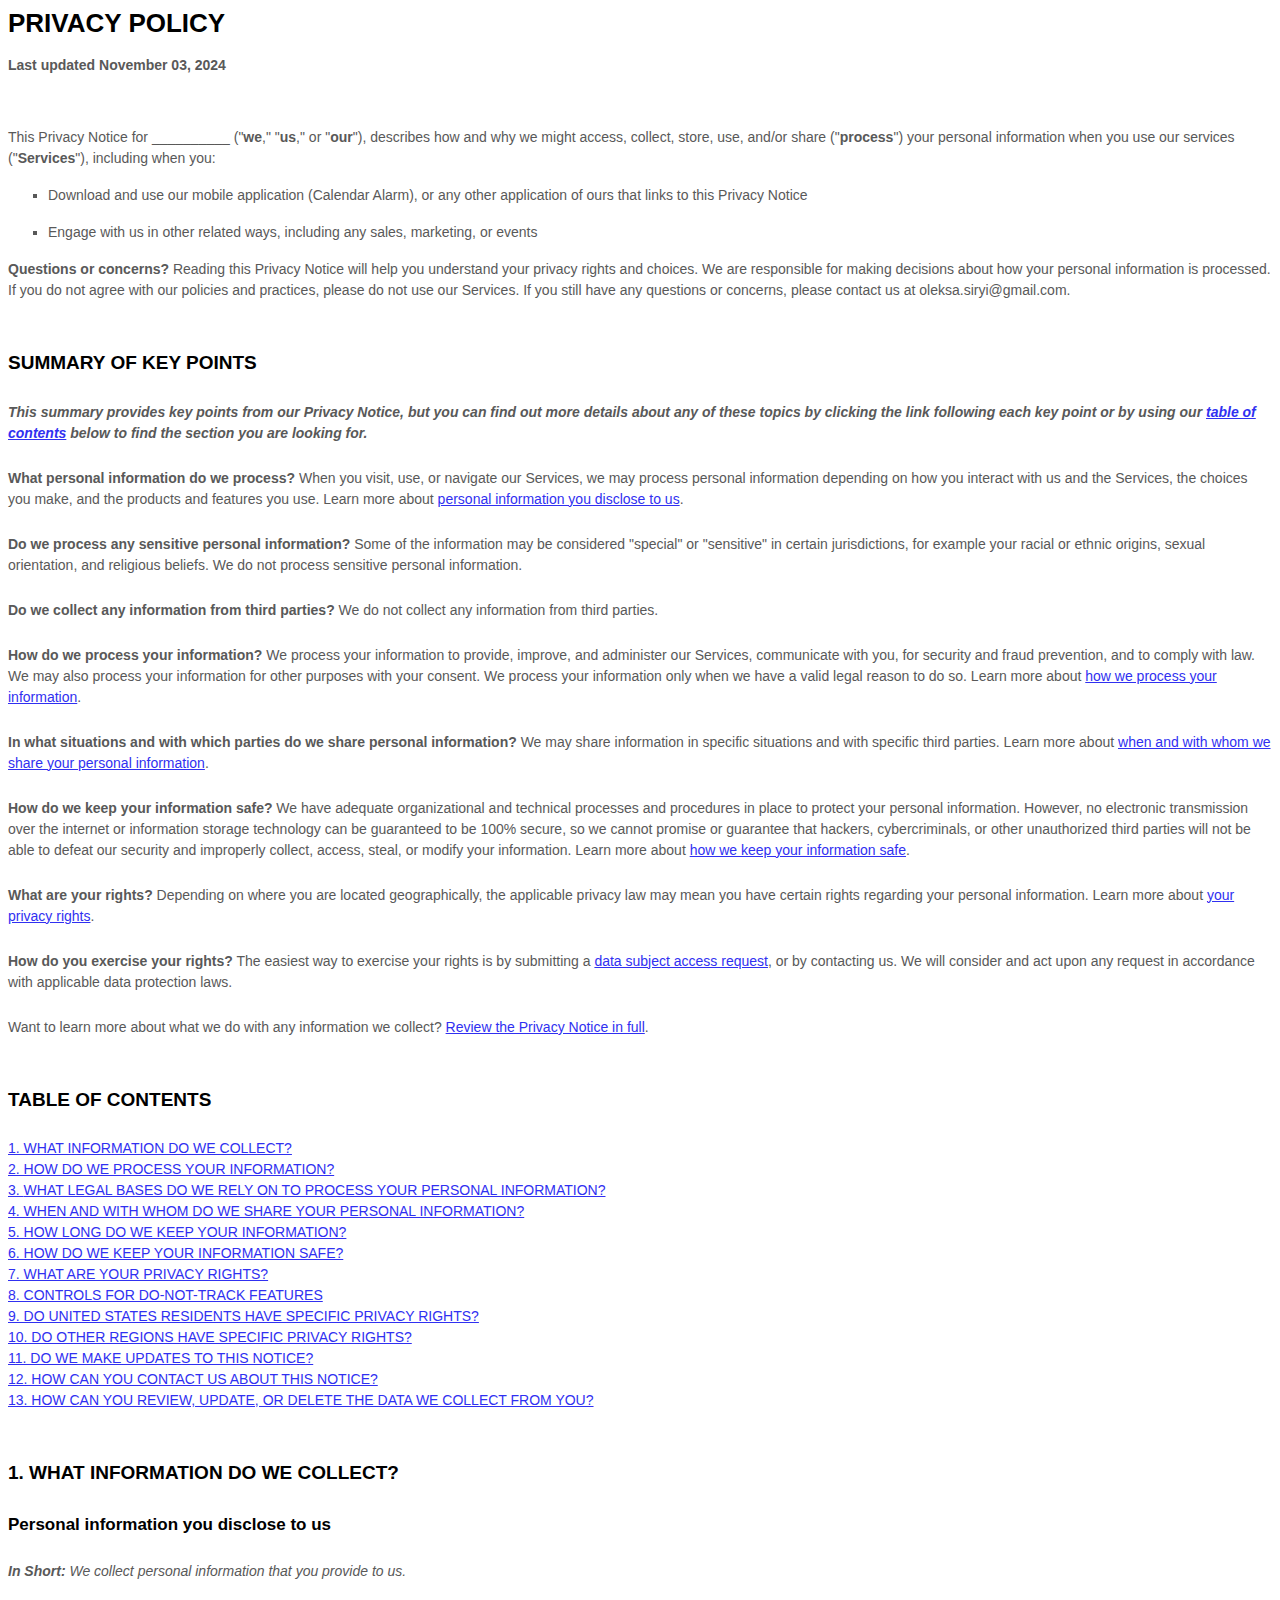
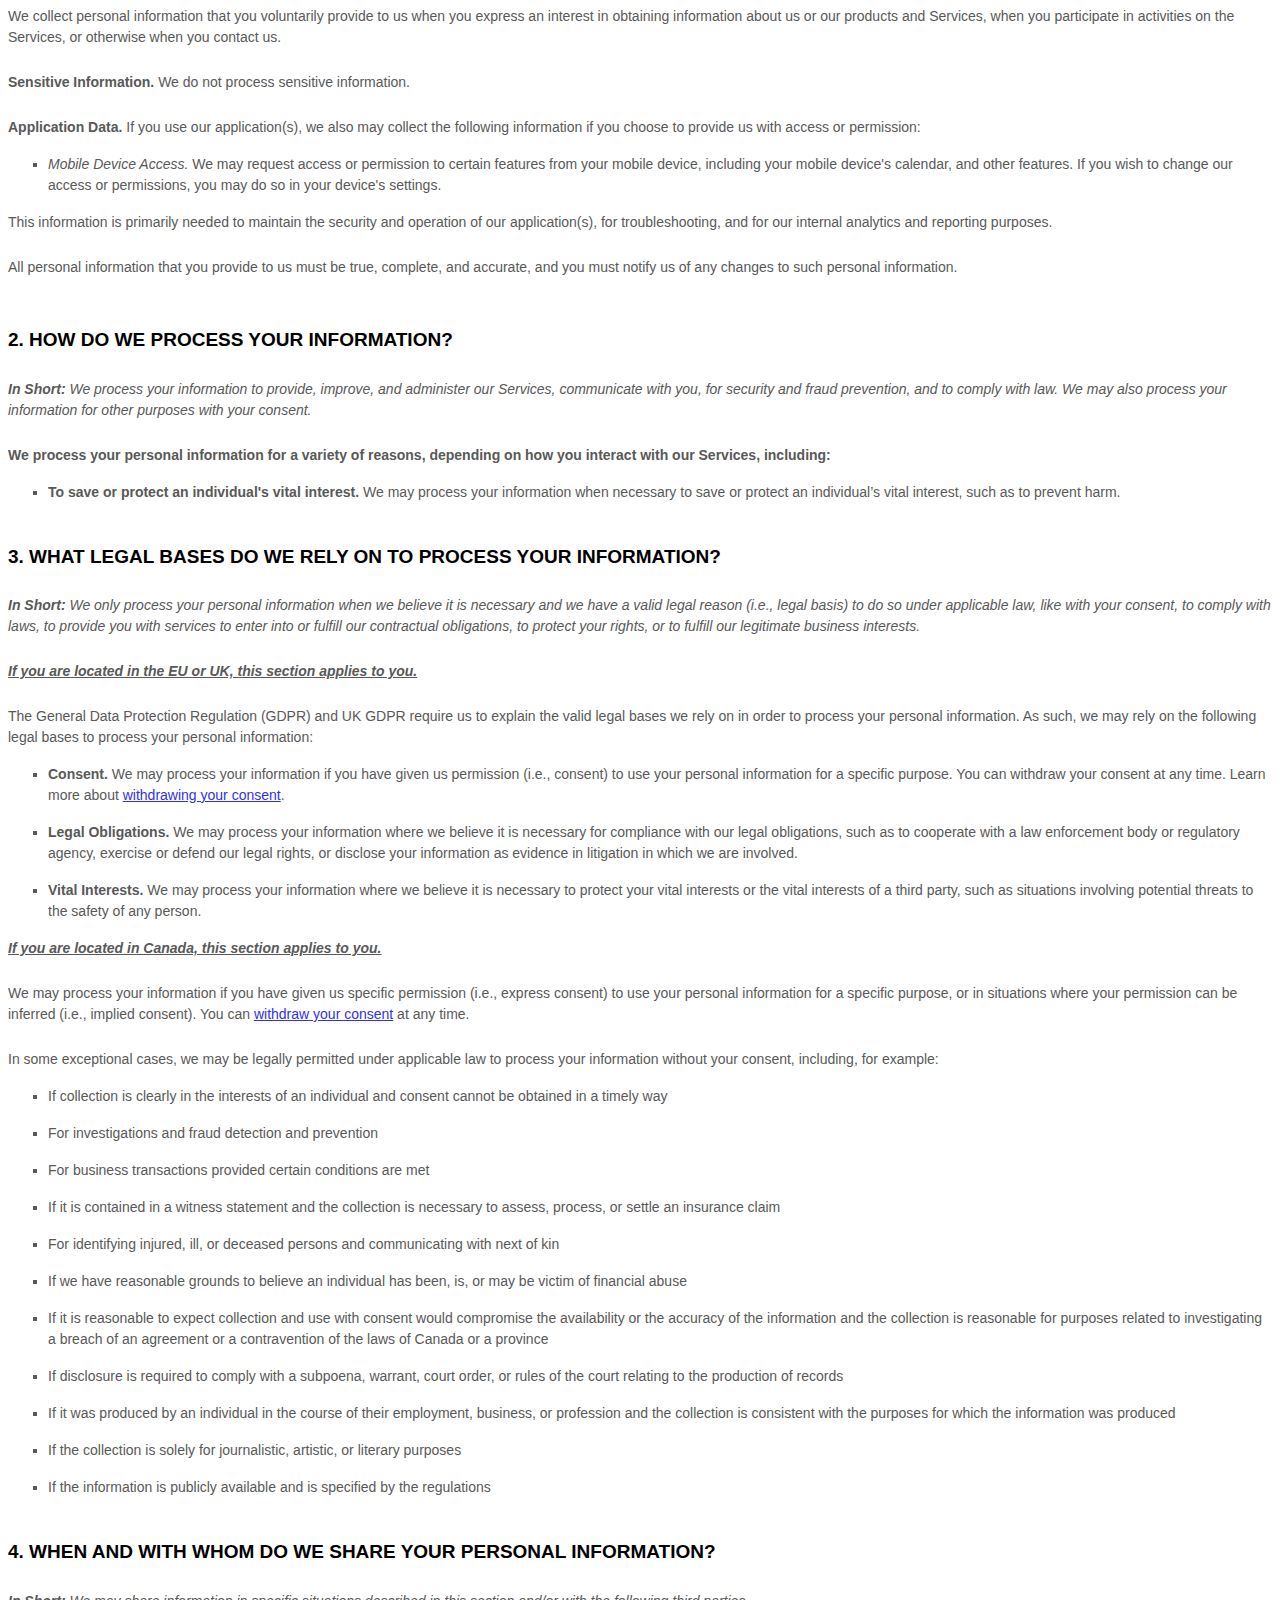
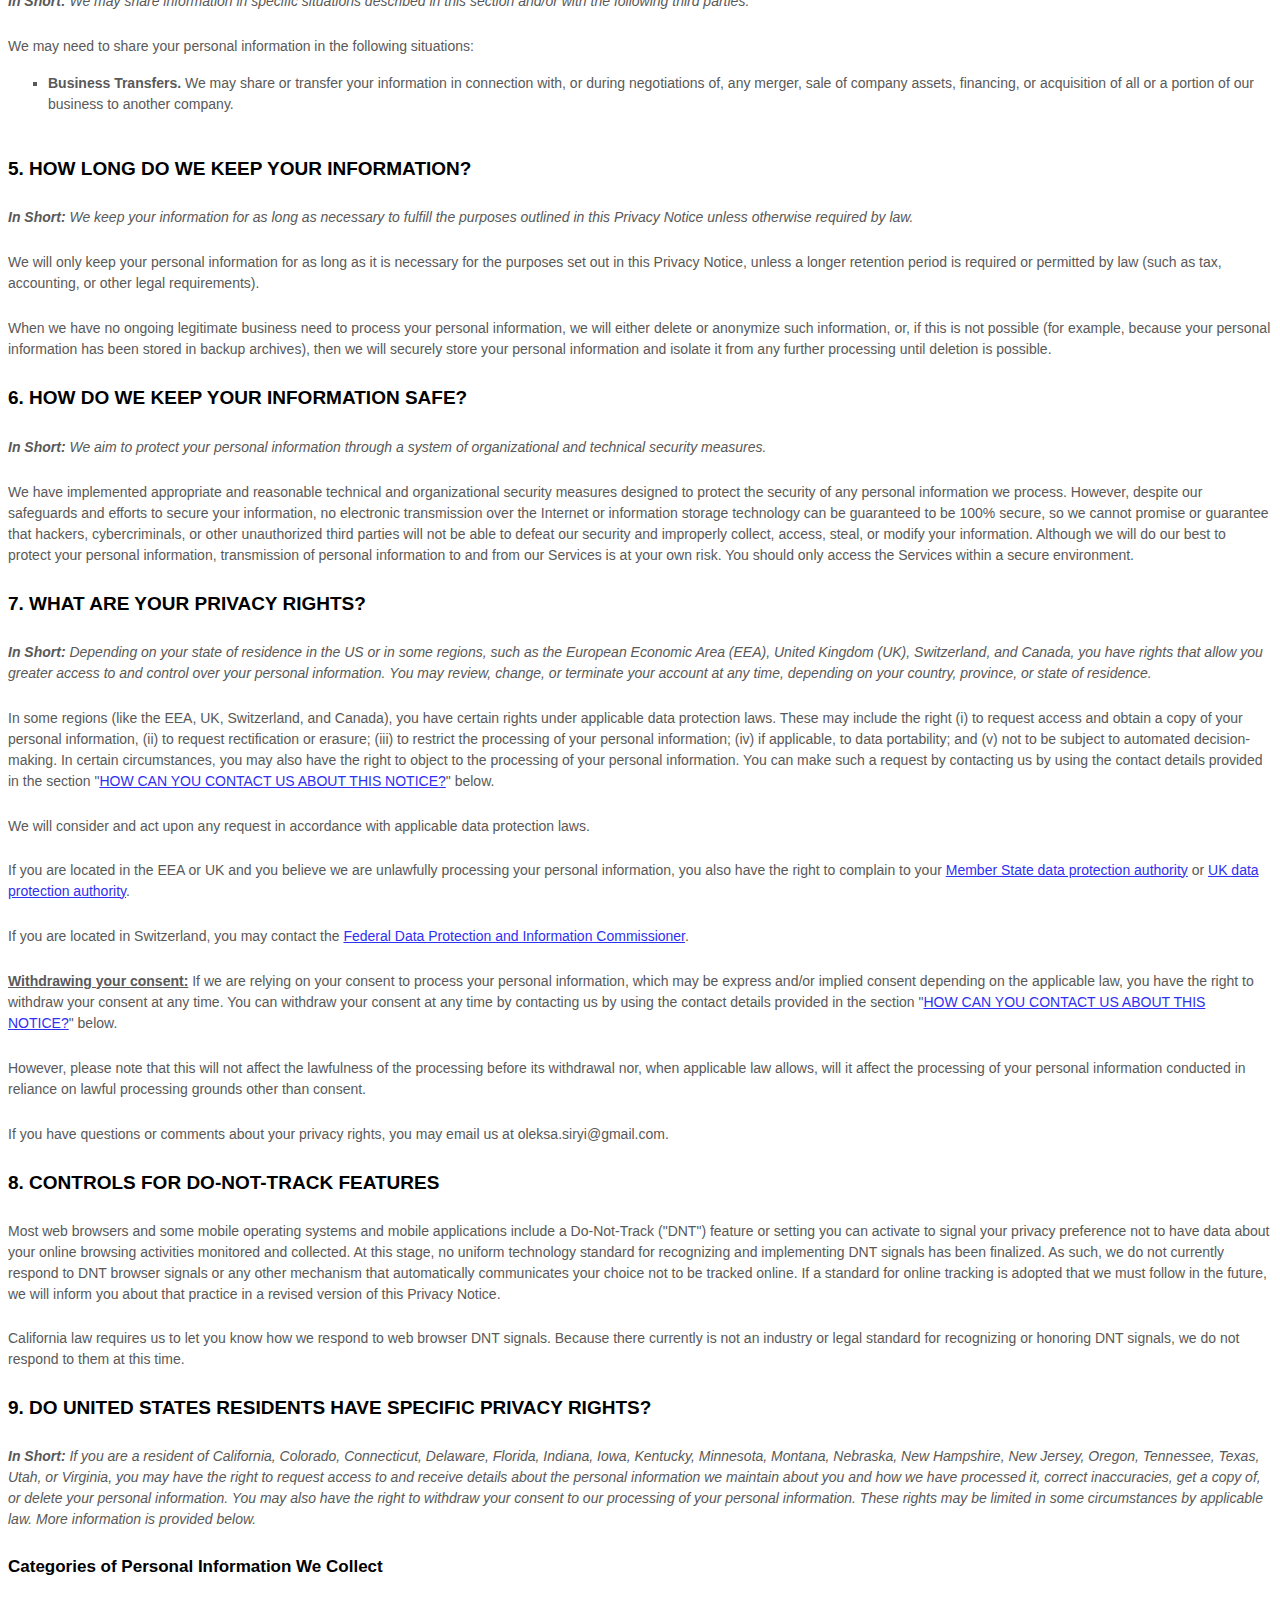
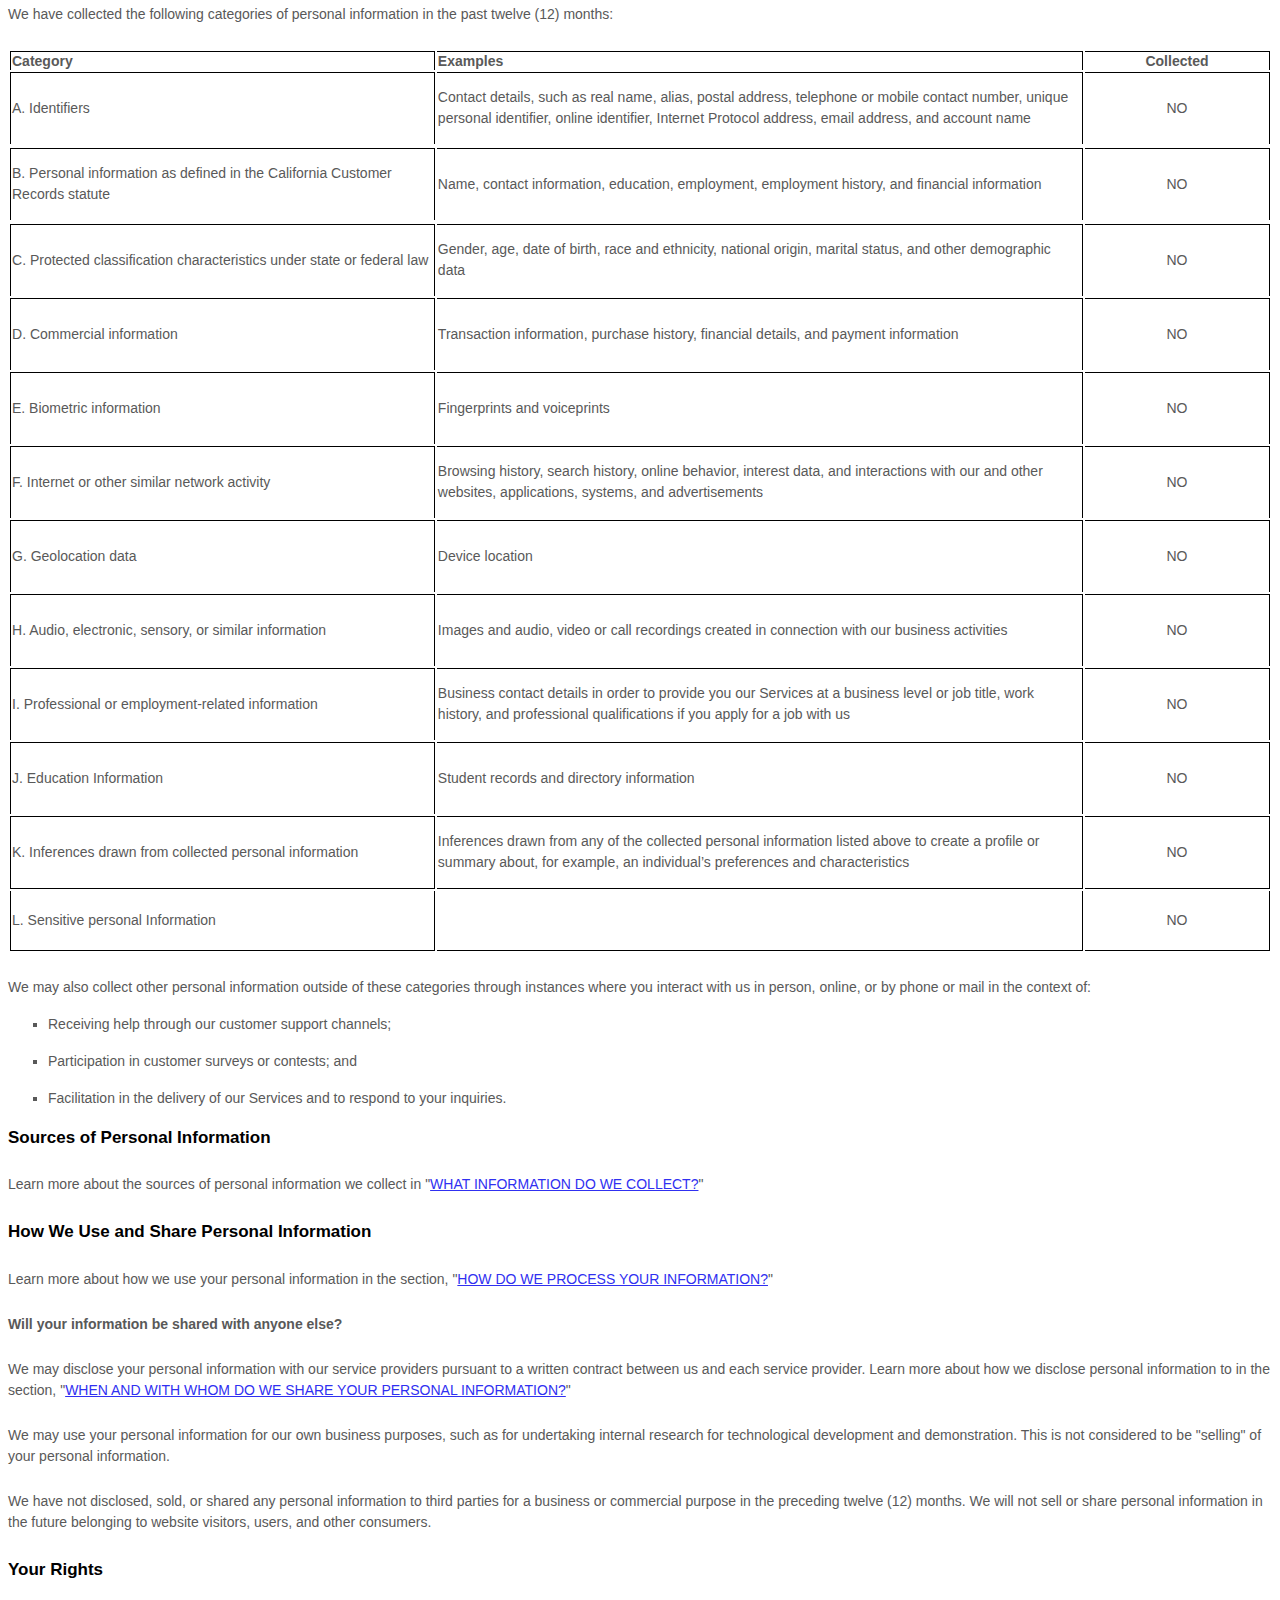
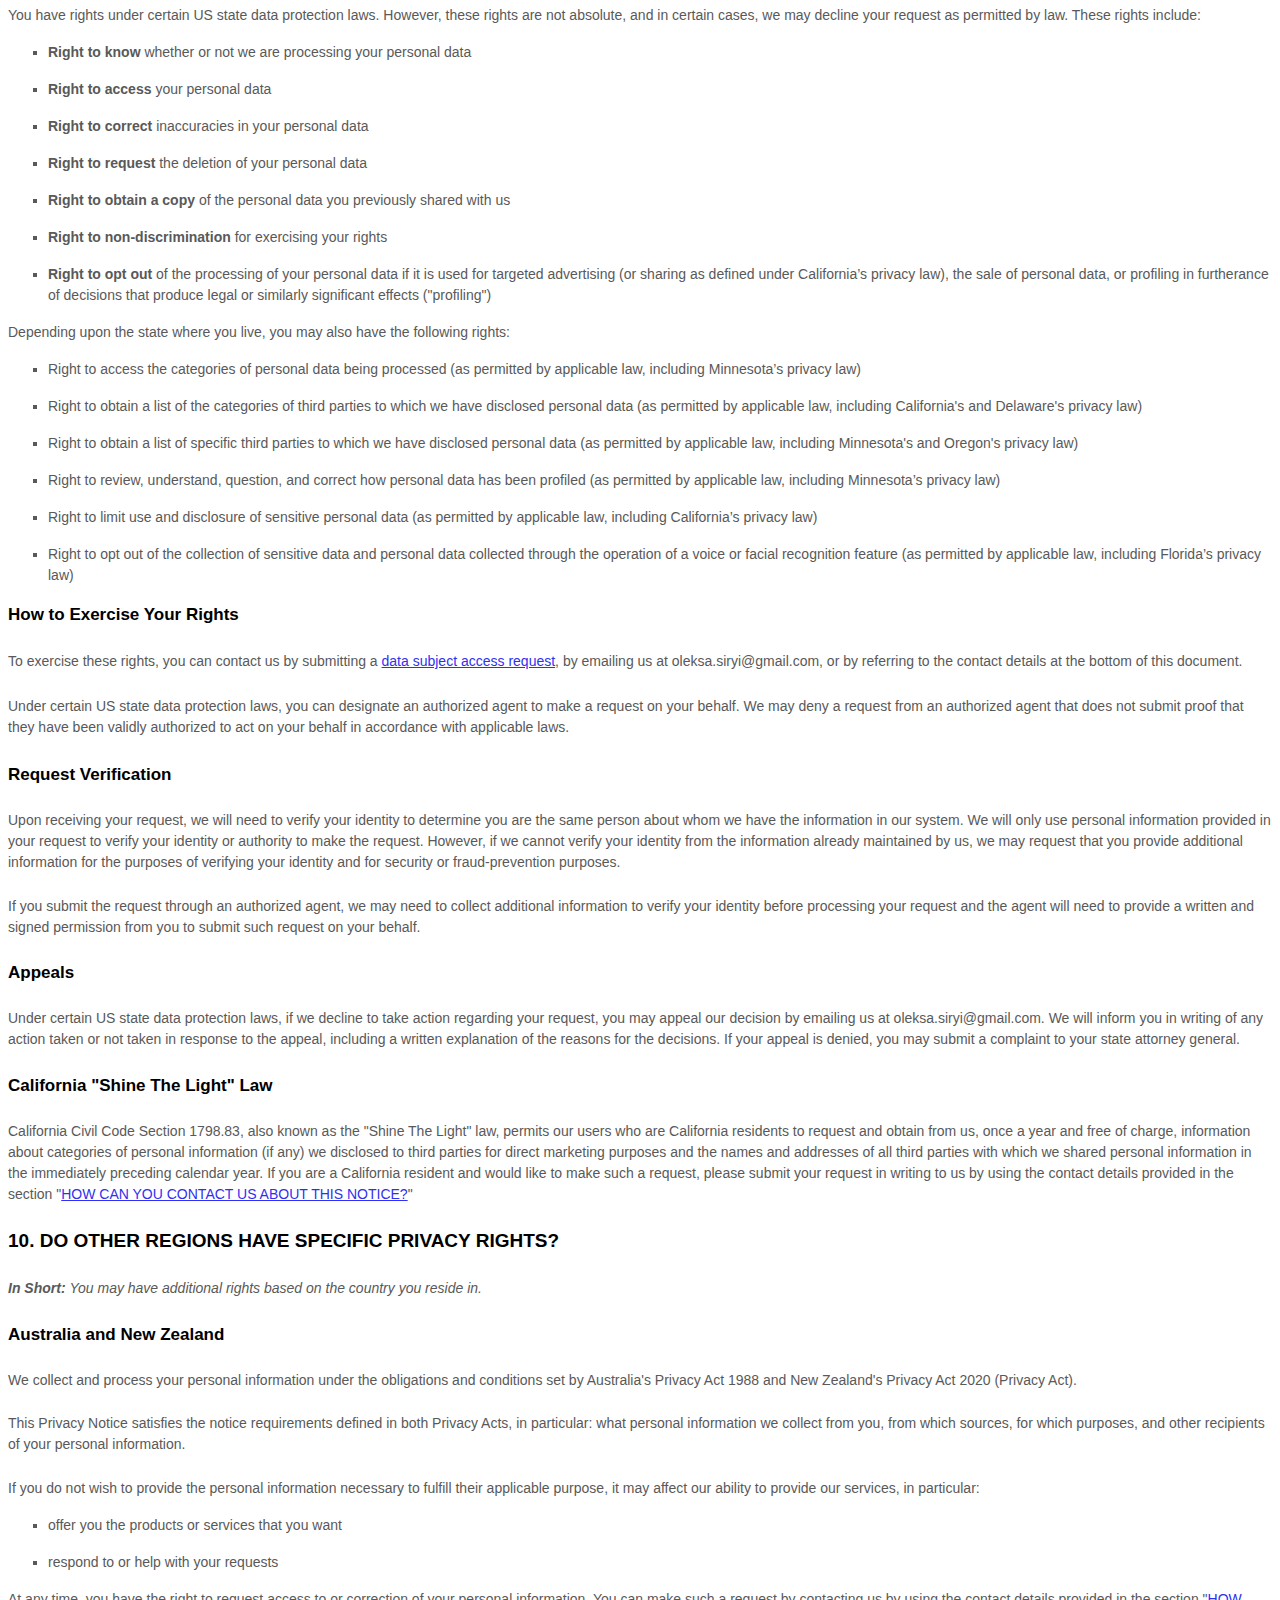
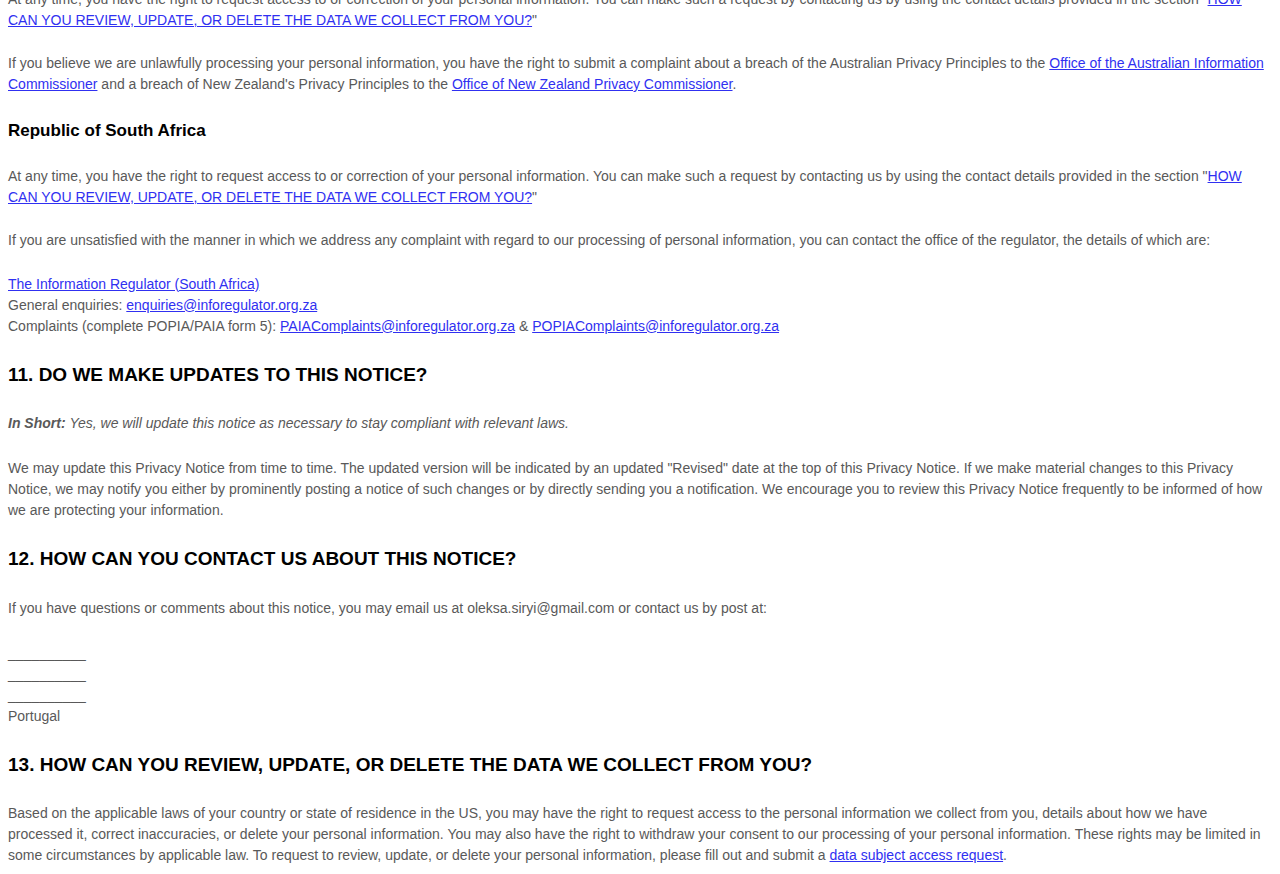
==== commit 6bbb3ef0: "chore: improve policy a bit" ====
--- a/privacy-policy.html
+++ b/privacy-policy.html
@@ -1,56 +1,54 @@
 <html>
 <head>
     <title>Privacy Policy</title>
+    <style>
+        [data-custom-class='body'], [data-custom-class='body'] * {
+            background: transparent !important;
+        }
+
+        [data-custom-class='title'], [data-custom-class='title'] * {
+            font-family: Arial !important;
+            font-size: 26px !important;
+            color: #000000 !important;
+        }
+
+        [data-custom-class='subtitle'], [data-custom-class='subtitle'] * {
+            font-family: Arial !important;
+            color: #595959 !important;
+            font-size: 14px !important;
+        }
+
+        [data-custom-class='heading_1'], [data-custom-class='heading_1'] * {
+            font-family: Arial !important;
+            font-size: 19px !important;
+            color: #000000 !important;
+        }
+
+        [data-custom-class='heading_2'], [data-custom-class='heading_2'] * {
+            font-family: Arial !important;
+            font-size: 17px !important;
+            color: #000000 !important;
+        }
+
+        [data-custom-class='body_text'], [data-custom-class='body_text'] * {
+            color: #595959 !important;
+            font-size: 14px !important;
+            font-family: Arial !important;
+        }
+
+        [data-custom-class='link'], [data-custom-class='link'] * {
+            color: #3030F1 !important;
+            font-size: 14px !important;
+            font-family: Arial !important;
+            word-break: break-word !important;
+        }
+    </style>
 </head>
 <body>
-<style>
-    [data-custom-class='body'], [data-custom-class='body'] * {
-        background: transparent !important;
-    }
-
-    [data-custom-class='title'], [data-custom-class='title'] * {
-        font-family: Arial !important;
-        font-size: 26px !important;
-        color: #000000 !important;
-    }
-
-    [data-custom-class='subtitle'], [data-custom-class='subtitle'] * {
-        font-family: Arial !important;
-        color: #595959 !important;
-        font-size: 14px !important;
-    }
-
-    [data-custom-class='heading_1'], [data-custom-class='heading_1'] * {
-        font-family: Arial !important;
-        font-size: 19px !important;
-        color: #000000 !important;
-    }
-
-    [data-custom-class='heading_2'], [data-custom-class='heading_2'] * {
-        font-family: Arial !important;
-        font-size: 17px !important;
-        color: #000000 !important;
-    }
-
-    [data-custom-class='body_text'], [data-custom-class='body_text'] * {
-        color: #595959 !important;
-        font-size: 14px !important;
-        font-family: Arial !important;
-    }
-
-    [data-custom-class='link'], [data-custom-class='link'] * {
-        color: #3030F1 !important;
-        font-size: 14px !important;
-        font-family: Arial !important;
-        word-break: break-word !important;
-    }
-</style>
-<span style="display: block;margin: 0 auto 3.125rem;width: 11.125rem;height: 2.375rem;background: url([data-uri]) center no-repeat;"></span>
-
 <div data-custom-class="body">
     <div><strong><span style="font-size: 26px;"><span data-custom-class="title"><bdt class="block-component"></bdt><bdt
-            class="question">PRIVACY POLICY</bdt><bdt class="statement-end-if-in-editor"></bdt></span></span></strong>
-    </div>
+            class="question">PRIVACY POLICY</bdt><bdt
+            class="statement-end-if-in-editor"></bdt></span></span></strong></div>
     <div><br></div>
     <div><span style="color: rgb(127, 127, 127);"><strong><span style="font-size: 15px;"><span
             data-custom-class="subtitle">Last updated <bdt
@@ -65,8 +63,8 @@
             class="statement-end-if-in-editor"></bdt></span><span data-custom-class="body_text">), describes how and why we might access, collect, store, use, and/or share (<bdt
             class="block-component"></bdt>"<strong>process</strong>"<bdt class="statement-end-if-in-editor"></bdt>) your personal information when you use our services (<bdt
             class="block-component"></bdt>"<strong>Services</strong>"<bdt class="statement-end-if-in-editor"></bdt>), including when you:</span></span></span><span
-            style="font-size: 15px;"><span style="color: rgb(127, 127, 127);"><span data-custom-class="body_text"><span
-            style="color: rgb(89, 89, 89);"><span data-custom-class="body_text"><bdt
+            style="font-size: 15px;"><span style="color: rgb(127, 127, 127);"><span
+            data-custom-class="body_text"><span style="color: rgb(89, 89, 89);"><span data-custom-class="body_text"><bdt
             class="block-component"></bdt></span></span></span></span></span></span></span></span></li></ul>
         <div>
             <bdt class="block-component"><span style="font-size: 15px;"><span style="font-size: 15px;"><span
@@ -82,7 +80,8 @@
                     class="question">Calendar Alarm)<span style="font-size: 15px; color: rgb(89, 89, 89);"><span
                     style="font-size: 15px; color: rgb(89, 89, 89);"><span data-custom-class="body_text"><span
                     style="font-size: 15px;"><span style="color: rgb(89, 89, 89);"><span
-                    data-custom-class="body_text"><span style="font-size: 15px;"><span style="color: rgb(89, 89, 89);"><bdt
+                    data-custom-class="body_text"><span style="font-size: 15px;"><span
+                    style="color: rgb(89, 89, 89);"><bdt
                     class="statement-end-if-in-editor">,</bdt></span></span></span></span></span></span></span></span></bdt></span><span
                     data-custom-class="body_text"><span style="font-size: 15px;"><span
                     style="color: rgb(89, 89, 89);"><span data-custom-class="body_text"><span
@@ -93,10 +92,10 @@
         <div style="line-height: 1.5;">
             <bdt class="block-component"><span style="font-size: 15px;"></span></bdt>
             </li></ul>
-            <div style="line-height: 1.5;"><span style="font-size: 15px;"><span style="color: rgb(127, 127, 127);"><span
-                    data-custom-class="body_text"><span style="color: rgb(89, 89, 89);"><span
-                    data-custom-class="body_text"><bdt class="block-component"></bdt></span></span></span></span></span>
-            </div>
+            <div style="line-height: 1.5;"><span style="font-size: 15px;"><span
+                    style="color: rgb(127, 127, 127);"><span data-custom-class="body_text"><span
+                    style="color: rgb(89, 89, 89);"><span data-custom-class="body_text"><bdt
+                    class="block-component"></bdt></span></span></span></span></span></div>
             <ul>
                 <li data-custom-class="body_text" style="line-height: 1.5;"><span
                         style="font-size: 15px; color: rgb(89, 89, 89);"><span
@@ -107,74 +106,85 @@
                         class="statement-end-if-in-editor"></bdt></span></span></span></span></span></span></span></span>
                 </li>
             </ul>
-            <div style="line-height: 1.5;"><span style="font-size: 15px;"><span style="color: rgb(127, 127, 127);"><span
-                    data-custom-class="body_text"><strong>Questions or concerns? </strong>Reading this Privacy Notice will help you understand your privacy rights and choices. We are responsible for making decisions about how your personal information is processed. If you do not agree with our policies and practices, please do not use our Services.<bdt
+            <div style="line-height: 1.5;"><span style="font-size: 15px;"><span
+                    style="color: rgb(127, 127, 127);"><span data-custom-class="body_text"><strong>Questions or concerns?&nbsp;</strong>Reading this Privacy Notice will help you understand your privacy rights and choices. We are responsible for making decisions about how your personal information is processed. If you do not agree with our policies and practices, please do not use our Services.<bdt
                     class="block-component"></bdt> If you still have any questions or concerns, please contact us at <bdt
                     class="question">oleksa.siryi@gmail.com</bdt>.</span></span></span></div>
             <div style="line-height: 1.5;"><br></div>
             <div style="line-height: 1.5;"><br></div>
-            <div style="line-height: 1.5;"><strong><span style="font-size: 15px;"><span data-custom-class="heading_1">SUMMARY OF KEY POINTS</span></span></strong>
+            <div style="line-height: 1.5;"><strong><span style="font-size: 15px;"><span
+                    data-custom-class="heading_1">SUMMARY OF KEY POINTS</span></span></strong></div>
+            <div style="line-height: 1.5;"><br></div>
+            <div style="line-height: 1.5;"><span style="font-size: 15px;"><span
+                    data-custom-class="body_text"><strong><em>This summary provides key points from our Privacy Notice, but you can find out more details about any of these topics by clicking the link following each key point or by using our&nbsp;</em></strong></span></span><a
+                    data-custom-class="link" href="#toc"><span
+                    style="color: rgb(0, 58, 250); font-size: 15px;"><span
+                    data-custom-class="body_text"><strong><em>table of contents</em></strong></span></span></a><span
+                    style="font-size: 15px;"><span data-custom-class="body_text"><strong><em>&nbsp;below to find the section you are looking for.</em></strong></span></span>
             </div>
             <div style="line-height: 1.5;"><br></div>
             <div style="line-height: 1.5;"><span style="font-size: 15px;"><span
-                    data-custom-class="body_text"><strong><em>This summary provides key points from our Privacy Notice, but you can find out more details about any of these topics by clicking the link following each key point or by using our </em></strong></span></span><a
-                    data-custom-class="link" href="#toc"><span style="color: rgb(0, 58, 250); font-size: 15px;"><span
-                    data-custom-class="body_text"><strong><em>table of contents</em></strong></span></span></a><span
-                    style="font-size: 15px;"><span data-custom-class="body_text"><strong><em> below to find the section you are looking for.</em></strong></span></span>
-            </div>
-            <div style="line-height: 1.5;"><br></div>
-            <div style="line-height: 1.5;"><span style="font-size: 15px;"><span data-custom-class="body_text"><strong>What personal information do we process?</strong> When you visit, use, or navigate our Services, we may process personal information depending on how you interact with us and the Services, the choices you make, and the products and features you use. Learn more about </span></span><a
+                    data-custom-class="body_text"><strong>What personal information do we process?</strong> When you visit, use, or navigate our Services, we may process personal information depending on how you interact with us and the Services, the choices you make, and the products and features you use. Learn more about&nbsp;</span></span><a
                     data-custom-class="link" href="#personalinfo"><span
                     style="color: rgb(0, 58, 250); font-size: 15px;"><span data-custom-class="body_text">personal information you disclose to us</span></span></a><span
                     data-custom-class="body_text">.</span></div>
             <div style="line-height: 1.5;"><br></div>
-            <div style="line-height: 1.5;"><span style="font-size: 15px;"><span data-custom-class="body_text"><strong>Do we process any sensitive personal information? </strong>Some of the information may be considered <bdt
-                    class="block-component"></bdt>"special" or "sensitive"<bdt class="statement-end-if-in-editor"></bdt> in certain jurisdictions, for example your racial or ethnic origins, sexual orientation, and religious beliefs. <bdt
+            <div style="line-height: 1.5;"><span style="font-size: 15px;"><span
+                    data-custom-class="body_text"><strong>Do we process any sensitive personal information?&nbsp;</strong>Some of the information may be considered <bdt
+                    class="block-component"></bdt>"special" or "sensitive"<bdt
+                    class="statement-end-if-in-editor"></bdt> in certain jurisdictions, for example your racial or ethnic origins, sexual orientation, and religious beliefs. <bdt
                     class="block-component"></bdt>We do not process sensitive personal information.<bdt
                     class="else-block"></bdt></span></span></div>
             <div style="line-height: 1.5;"><br></div>
-            <div style="line-height: 1.5;"><span style="font-size: 15px;"><span data-custom-class="body_text"><strong>Do we collect any information from third parties?</strong> <bdt
+            <div style="line-height: 1.5;"><span style="font-size: 15px;"><span
+                    data-custom-class="body_text"><strong>Do we collect any information from third parties?</strong> <bdt
                     class="block-component"></bdt>We do not collect any information from third parties.<bdt
                     class="else-block"></bdt></span></span></div>
             <div style="line-height: 1.5;"><br></div>
-            <div style="line-height: 1.5;"><span style="font-size: 15px;"><span data-custom-class="body_text"><strong>How do we process your information?</strong> We process your information to provide, improve, and administer our Services, communicate with you, for security and fraud prevention, and to comply with law. We may also process your information for other purposes with your consent. We process your information only when we have a valid legal reason to do so. Learn more about </span></span><a
+            <div style="line-height: 1.5;"><span style="font-size: 15px;"><span
+                    data-custom-class="body_text"><strong>How do we process your information?</strong> We process your information to provide, improve, and administer our Services, communicate with you, for security and fraud prevention, and to comply with law. We may also process your information for other purposes with your consent. We process your information only when we have a valid legal reason to do so. Learn more about&nbsp;</span></span><a
                     data-custom-class="link" href="#infouse"><span
-                    style="color: rgb(0, 58, 250); font-size: 15px;"><span data-custom-class="body_text">how we process your information</span></span></a><span
+                    style="color: rgb(0, 58, 250); font-size: 15px;"><span
+                    data-custom-class="body_text">how we process your information</span></span></a><span
                     data-custom-class="body_text">.</span></div>
             <div style="line-height: 1.5;"><br></div>
-            <div style="line-height: 1.5;"><span style="font-size: 15px;"><span data-custom-class="body_text"><strong>In what situations and with which <bdt
+            <div style="line-height: 1.5;"><span style="font-size: 15px;"><span
+                    data-custom-class="body_text"><strong>In what situations and with which <bdt
                     class="block-component"></bdt>parties do we share personal information?</strong> We may share information in specific situations and with specific <bdt
-                    class="block-component"></bdt>third parties. Learn more about </span></span><a
+                    class="block-component"></bdt>third parties. Learn more about&nbsp;</span></span><a
                     data-custom-class="link" href="#whoshare"><span
                     style="color: rgb(0, 58, 250); font-size: 15px;"><span data-custom-class="body_text">when and with whom we share your personal information</span></span></a><span
                     style="font-size: 15px;"><span data-custom-class="body_text">.<bdt
                     class="block-component"></bdt></span></span></div>
             <div style="line-height: 1.5;"><br></div>
-            <div style="line-height: 1.5;"><span style="font-size: 15px;"><span data-custom-class="body_text"><strong>How do we keep your information safe?</strong> We have adequate <bdt
+            <div style="line-height: 1.5;"><span style="font-size: 15px;"><span
+                    data-custom-class="body_text"><strong>How do we keep your information safe?</strong> We have adequate <bdt
                     class="block-component"></bdt>organizational<bdt class="statement-end-if-in-editor"></bdt> and technical processes and procedures in place to protect your personal information. However, no electronic transmission over the internet or information storage technology can be guaranteed to be 100% secure, so we cannot promise or guarantee that hackers, cybercriminals, or other <bdt
-                    class="block-component"></bdt>unauthorized<bdt class="statement-end-if-in-editor"></bdt> third parties will not be able to defeat our security and improperly collect, access, steal, or modify your information. Learn more about </span></span><a
+                    class="block-component"></bdt>unauthorized<bdt class="statement-end-if-in-editor"></bdt> third parties will not be able to defeat our security and improperly collect, access, steal, or modify your information. Learn more about&nbsp;</span></span><a
                     data-custom-class="link" href="#infosafe"><span
                     style="color: rgb(0, 58, 250); font-size: 15px;"><span data-custom-class="body_text">how we keep your information safe</span></span></a><span
                     data-custom-class="body_text">.</span><span style="font-size: 15px;"><span
                     data-custom-class="body_text"><bdt class="statement-end-if-in-editor"></bdt></span></span></div>
             <div style="line-height: 1.5;"><br></div>
-            <div style="line-height: 1.5;"><span style="font-size: 15px;"><span data-custom-class="body_text"><strong>What are your rights?</strong> Depending on where you are located geographically, the applicable privacy law may mean you have certain rights regarding your personal information. Learn more about </span></span><a
+            <div style="line-height: 1.5;"><span style="font-size: 15px;"><span
+                    data-custom-class="body_text"><strong>What are your rights?</strong> Depending on where you are located geographically, the applicable privacy law may mean you have certain rights regarding your personal information. Learn more about&nbsp;</span></span><a
                     data-custom-class="link" href="#privacyrights"><span
                     style="color: rgb(0, 58, 250); font-size: 15px;"><span data-custom-class="body_text">your privacy rights</span></span></a><span
                     data-custom-class="body_text">.</span></div>
             <div style="line-height: 1.5;"><br></div>
-            <div style="line-height: 1.5;"><span style="font-size: 15px;"><span data-custom-class="body_text"><strong>How do you exercise your rights?</strong> The easiest way to exercise your rights is by <bdt
-                    class="block-component">submitting a </bdt></span></span><a data-custom-class="link"
-                                                                                href="https://app.termly.io/notify/7a80c411-581d-4b7e-b329-228e93c56846"
-                                                                                rel="noopener noreferrer"
-                                                                                target="_blank"><span
+            <div style="line-height: 1.5;"><span style="font-size: 15px;"><span
+                    data-custom-class="body_text"><strong>How do you exercise your rights?</strong> The easiest way to exercise your rights is by <bdt
+                    class="block-component">submitting a&nbsp;</bdt></span></span><a data-custom-class="link"
+                                                                                     href="https://app.termly.io/notify/7a80c411-581d-4b7e-b329-228e93c56846"
+                                                                                     rel="noopener noreferrer"
+                                                                                     target="_blank"><span
                     style="color: rgb(0, 58, 250); font-size: 15px;"><span data-custom-class="body_text">data subject access request</span></span></a><span
                     style="font-size: 15px;"><span data-custom-class="body_text"><bdt class="block-component"></bdt>, or by contacting us. We will consider and act upon any request in accordance with applicable data protection laws.</span></span>
             </div>
             <div style="line-height: 1.5;"><br></div>
-            <div style="line-height: 1.5;"><span style="font-size: 15px;"><span data-custom-class="body_text">Want to learn more about what we do with any information we collect? </span></span><a
-                    data-custom-class="link" href="#toc"><span style="color: rgb(0, 58, 250); font-size: 15px;"><span
-                    data-custom-class="body_text">Review the Privacy Notice in full</span></span></a><span
+            <div style="line-height: 1.5;"><span style="font-size: 15px;"><span data-custom-class="body_text">Want to learn more about what we do with any information we collect?&nbsp;</span></span><a
+                    data-custom-class="link" href="#toc"><span
+                    style="color: rgb(0, 58, 250); font-size: 15px;"><span data-custom-class="body_text">Review the Privacy Notice in full</span></span></a><span
                     style="font-size: 15px;"><span data-custom-class="body_text">.</span></span></div>
             <div style="line-height: 1.5;"><br></div>
             <div style="line-height: 1.5;"><br></div>
@@ -201,10 +211,11 @@
                         data-custom-class="body_text"><span style="color: rgb(89, 89, 89);"><bdt
                         class="block-component"></bdt></span></span></span></span><bdt
                         class="block-component"></bdt></span></div>
-            <div style="line-height: 1.5;"><span style="font-size: 15px;"><span style="color: rgb(127, 127, 127);"><span
-                    style="color: rgb(89, 89, 89);"><span data-custom-class="body_text"><span
-                    style="color: rgb(89, 89, 89);"><span style="color: rgb(89, 89, 89);"><span
-                    style="color: rgb(89, 89, 89);"><bdt class="block-component"></bdt></span></span><bdt
+            <div style="line-height: 1.5;"><span style="font-size: 15px;"><span
+                    style="color: rgb(127, 127, 127);"><span style="color: rgb(89, 89, 89);"><span
+                    data-custom-class="body_text"><span style="color: rgb(89, 89, 89);"><span
+                    style="color: rgb(89, 89, 89);"><span style="color: rgb(89, 89, 89);"><bdt
+                    class="block-component"></bdt></span></span><bdt
                     class="block-component"></bdt></span></span></span></span></span></div>
             <div style="line-height: 1.5;"><span style="font-size: 15px;"><a data-custom-class="link"
                                                                              href="#inforetain"><span
@@ -212,7 +223,8 @@
                     style="color: rgb(127, 127, 127);"><span style="color: rgb(89, 89, 89);"><span
                     data-custom-class="body_text"><span style="color: rgb(89, 89, 89);"><span
                     style="color: rgb(89, 89, 89);"><bdt
-                    class="block-component"></bdt></span></span></span></span></span></span></div>
+                    class="block-component"></bdt></span></span></span></span></span></span>
+            </div>
             <div style="line-height: 1.5;"><span style="font-size: 15px;"><a data-custom-class="link"
                                                                              href="#infosafe"><span
                     style="color: rgb(0, 58, 250);">6. HOW DO WE KEEP YOUR INFORMATION SAFE?</span></a><span
@@ -221,16 +233,17 @@
                     class="statement-end-if-in-editor"></bdt><bdt
                     class="block-component"></bdt></span></span></span></span></span></div>
             <div style="line-height: 1.5;"><span style="font-size: 15px;"><span style="color: rgb(0, 58, 250);"><a
-                    data-custom-class="link" href="#privacyrights">7. WHAT ARE YOUR PRIVACY RIGHTS?</a></span></span>
-            </div>
-            <div style="line-height: 1.5;"><span style="font-size: 15px;"><a data-custom-class="link" href="#DNT"><span
+                    data-custom-class="link"
+                    href="#privacyrights">7. WHAT ARE YOUR PRIVACY RIGHTS?</a></span></span></div>
+            <div style="line-height: 1.5;"><span style="font-size: 15px;"><a data-custom-class="link"
+                                                                             href="#DNT"><span
                     style="color: rgb(0, 58, 250);">8. CONTROLS FOR DO-NOT-TRACK FEATURES<bdt
                     class="block-component"></bdt></span></a></span></div>
             <div style="line-height: 1.5;"><span style="font-size: 15px;"><a data-custom-class="link"
                                                                              href="#uslaws"><span
                     style="color: rgb(0, 58, 250);">9. DO UNITED STATES RESIDENTS HAVE SPECIFIC PRIVACY RIGHTS?</span></a></span>
-                <bdt class="block-component"><span style="font-size: 15px;"><span data-custom-class="body_text"></span></span>
-                </bdt>
+                <bdt class="block-component"><span style="font-size: 15px;"><span
+                        data-custom-class="body_text"></span></span></bdt>
             </div>
             <div style="line-height: 1.5;"><a data-custom-class="link" href="#otherlaws"><span
                     style="color: rgb(0, 58, 250); font-size: 15px;">10. DO OTHER REGIONS HAVE SPECIFIC PRIVACY RIGHTS?</span></a><span
@@ -280,7 +293,7 @@
                         data-custom-class="body_text"><strong><em>In Short:</em></strong></span></span></span></span><span
                         data-custom-class="body_text"><span style="font-size: 15px; color: rgb(89, 89, 89);"><span
                         style="font-size: 15px; color: rgb(89, 89, 89);"><span
-                        data-custom-class="body_text"><strong><em> </em></strong><em>We collect personal information that you provide to us.</em></span></span></span></span></span></span>
+                        data-custom-class="body_text"><strong><em>&nbsp;</em></strong><em>We collect personal information that you provide to us.</em></span></span></span></span></span></span>
                 </div>
             </div>
             <div style="line-height: 1.5;"><br></div>
@@ -299,12 +312,14 @@
                     class="block-component"></bdt>We do not process sensitive information.</span></span></div>
             <div style="line-height: 1.5;"><br></div>
             <div style="line-height: 1.5;"><span style="font-size: 15px;"><span data-custom-class="body_text"><bdt
-                    class="else-block"></bdt></span></span><span style="font-size: 15px; color: rgb(89, 89, 89);"><span
+                    class="else-block"></bdt></span></span><span
+                    style="font-size: 15px; color: rgb(89, 89, 89);"><span
                     style="font-size: 15px; color: rgb(89, 89, 89);"><span data-custom-class="body_text"><span
                     style="font-size: 15px;"><span data-custom-class="body_text"><bdt class="block-component"><bdt
                     class="block-component"></bdt></bdt></span></span></span></span><bdt class="block-component"><bdt
                     class="block-component"></bdt></bdt></div>
-            <div style="line-height: 1.5;"><span data-custom-class="body_text"><span style="font-size: 15px;"><strong>Application Data.</strong> If you use our application(s), we also may collect the following information if you choose to provide us with access or permission:<bdt
+            <div style="line-height: 1.5;"><span data-custom-class="body_text"><span
+                    style="font-size: 15px;"><strong>Application Data.</strong> If you use our application(s), we also may collect the following information if you choose to provide us with access or permission:<bdt
                     class="block-component"></bdt></span></span></li></ul>
                 <div style="line-height: 1.5;">
                     <bdt class="block-component"><span style="font-size: 15px;"><span
@@ -322,8 +337,8 @@
                     </bdt>
                     </span></span></li></ul>
                     <div style="line-height: 1.5;">
-                        <bdt class="block-component"><span style="font-size: 15px;"><span data-custom-class="body_text">
-                        </bdt>
+                        <bdt class="block-component"><span style="font-size: 15px;"><span
+                                data-custom-class="body_text"></bdt>
                         </span></span></li></ul>
                         <div style="line-height: 1.5;"><span style="font-size: 15px;"><span
                                 data-custom-class="body_text">This information is primarily needed to maintain the security and operation of our application(s), for troubleshooting, and for our internal analytics and reporting purposes.</span></span>
@@ -334,12 +349,13 @@
                                     data-custom-class="body_text"></span></span></bdt>
                         </div>
                         <div style="line-height: 1.5;"><span style="font-size: 15px; color: rgb(89, 89, 89);"><span
-                                style="font-size: 15px; color: rgb(89, 89, 89);"><span data-custom-class="body_text">All personal information that you provide to us must be true, complete, and accurate, and you must notify us of any changes to such personal information.</span></span></span>
+                                style="font-size: 15px; color: rgb(89, 89, 89);"><span
+                                data-custom-class="body_text">All personal information that you provide to us must be true, complete, and accurate, and you must notify us of any changes to such personal information.</span></span></span>
                         </div>
                         <div style="line-height: 1.5;"><br></div>
                         <div style="line-height: 1.5;"><span style="font-size: 15px; color: rgb(89, 89, 89);"><span
-                                style="font-size: 15px; color: rgb(89, 89, 89);"><span data-custom-class="body_text"><bdt
-                                class="block-component"></bdt>
+                                style="font-size: 15px; color: rgb(89, 89, 89);"><span
+                                data-custom-class="body_text"><bdt class="block-component"></bdt>
                             </bdt></span></span></span>
                             <bdt class="block-component"><span style="font-size: 15px;"></span></bdt>
                             <span style="font-size: 15px; color: rgb(89, 89, 89);"><span
@@ -367,7 +383,7 @@
                                     data-custom-class="body_text"><span
                                     style="font-size: 15px; color: rgb(89, 89, 89);"><span
                                     style="font-size: 15px; color: rgb(89, 89, 89);"><span
-                                    data-custom-class="body_text"><strong><em>In Short: </em></strong><em>We process your information to provide, improve, and administer our Services, communicate with you, for security and fraud prevention, and to comply with law. We may also process your information for other purposes with your consent.</em></span></span></span></span></span></span>
+                                    data-custom-class="body_text"><strong><em>In Short:&nbsp;</em></strong><em>We process your information to provide, improve, and administer our Services, communicate with you, for security and fraud prevention, and to comply with law. We may also process your information for other purposes with your consent.</em></span></span></span></span></span></span>
                             </div>
                         </div>
                         <div style="line-height: 1.5;"><br></div>
@@ -375,14 +391,16 @@
                                 style="font-size: 15px; color: rgb(89, 89, 89);"><span
                                 data-custom-class="body_text"><strong>We process your personal information for a variety of reasons, depending on how you interact with our Services, including:</strong><bdt
                                 class="block-component"></bdt></span></span></span></span></span></span></span></span></span></span></span></span></li></ul>
-                            <div style="line-height: 1.5;"><span style="font-size: 15px; color: rgb(89, 89, 89);"><span
+                            <div style="line-height: 1.5;"><span
+                                    style="font-size: 15px; color: rgb(89, 89, 89);"><span
                                     style="font-size: 15px; color: rgb(89, 89, 89);"><span
                                     data-custom-class="body_text"><bdt
                                     class="block-component"></bdt></span></span></span></span></span></span></span></span></span></span></span></span></span></span></span></li></ul>
                                 <div style="line-height: 1.5;"><span
                                         style="font-size: 15px; color: rgb(89, 89, 89);"><span
                                         style="font-size: 15px; color: rgb(89, 89, 89);"><span
-                                        data-custom-class="body_text"><bdt class="block-component"></bdt></span></span></span></span></span></span></span></span></span></span></span></span></span></span></span></span></span></span></span></span></span></li></ul>
+                                        data-custom-class="body_text"><bdt
+                                        class="block-component"></bdt></span></span></span></span></span></span></span></span></span></span></span></span></span></span></span></span></span></span></span></span></span></li></ul>
                                     <div style="line-height: 1.5;"><span
                                             style="font-size: 15px; color: rgb(89, 89, 89);"><span
                                             style="font-size: 15px; color: rgb(89, 89, 89);"><span
@@ -391,20 +409,24 @@
                                         <div style="line-height: 1.5;"><span
                                                 style="font-size: 15px; color: rgb(89, 89, 89);"><span
                                                 style="font-size: 15px; color: rgb(89, 89, 89);"><span
-                                                data-custom-class="body_text"><bdt class="block-component"></bdt></span></span></span></li></ul>
+                                                data-custom-class="body_text"><bdt
+                                                class="block-component"></bdt></span></span></span></li></ul>
                                             <div style="line-height: 1.5;">
                                                 <bdt class="block-component"><span style="font-size: 15px;"></bdt>
                                                 </span></span></span></span></span></span></li></ul>
                                                 <div style="line-height: 1.5;">
-                                                    <bdt class="block-component"><span style="font-size: 15px;"></bdt>
+                                                    <bdt class="block-component"><span style="font-size: 15px;">
+                                                    </bdt>
                                                     </span></span></span></span></span></span></span></span></span></li></ul>
                                                     <div style="line-height: 1.5;">
                                                         <bdt class="block-component"><span style="font-size: 15px;">
                                                         </bdt>
                                                         </span></span></span></span></span></span></span></span></span></span></span></span></li></ul>
                                                         <div style="line-height: 1.5;">
-                                                            <bdt class="block-component"><span style="font-size: 15px;"><span
-                                                                    data-custom-class="body_text"></span></span></bdt>
+                                                            <bdt class="block-component"><span
+                                                                    style="font-size: 15px;"><span
+                                                                    data-custom-class="body_text"></span></span>
+                                                            </bdt>
                                                             </li></ul>
                                                             <p style="font-size: 15px; line-height: 1.5;">
                                                                 <bdt class="block-component"><span
@@ -444,93 +466,93 @@
                                                                                 </bdt>
                                                                                 </span></span></li></ul>
                                                                                 <div style="line-height: 1.5;">
-                                                                                    <bdt class="block-component"><span
-                                                                                            style="font-size: 15px;"><span
-                                                                                            data-custom-class="body_text"></span></span>
+                                                                                    <bdt class="block-component">
+                                                                                            <span style="font-size: 15px;"><span
+                                                                                                    data-custom-class="body_text"></span></span>
                                                                                     </bdt>
                                                                                     </li></ul>
                                                                                     <div style="line-height: 1.5;">
                                                                                         <bdt class="block-component">
-                                                                                            <span style="font-size: 15px;"><span
-                                                                                                    data-custom-class="body_text"></span></span>
+                                                                                                <span style="font-size: 15px;"><span
+                                                                                                        data-custom-class="body_text"></span></span>
                                                                                         </bdt>
                                                                                         </li></ul>
                                                                                         <div style="line-height: 1.5;">
                                                                                             <bdt class="block-component">
-                                                                                                <span style="font-size: 15px;"><span
-                                                                                                        data-custom-class="body_text"></span></span>
+                                                                                                    <span style="font-size: 15px;"><span
+                                                                                                            data-custom-class="body_text"></span></span>
                                                                                             </bdt>
                                                                                             </li></ul>
                                                                                             <div style="line-height: 1.5;">
                                                                                                 <bdt class="block-component">
-                                                                                                    <span style="font-size: 15px;"><span
-                                                                                                            data-custom-class="body_text"></span></span>
+                                                                                                        <span style="font-size: 15px;"><span
+                                                                                                                data-custom-class="body_text"></span></span>
                                                                                                 </bdt>
                                                                                                 </li></ul>
                                                                                                 <div style="line-height: 1.5;">
                                                                                                     <bdt class="block-component">
-                                                                                                        <span style="font-size: 15px;"><span
-                                                                                                                data-custom-class="body_text"></span></span>
+                                                                                                            <span style="font-size: 15px;"><span
+                                                                                                                    data-custom-class="body_text"></span></span>
                                                                                                     </bdt>
                                                                                                     </li></ul>
                                                                                                     <div style="line-height: 1.5;">
                                                                                                         <bdt class="block-component">
-                                                                                                            <span style="font-size: 15px;"><span
-                                                                                                                    data-custom-class="body_text"></span></span>
+                                                                                                                <span style="font-size: 15px;"><span
+                                                                                                                        data-custom-class="body_text"></span></span>
                                                                                                         </bdt>
                                                                                                         </li></ul>
                                                                                                         <div style="line-height: 1.5;">
                                                                                                             <bdt class="block-component">
-                                                                                                                <span style="font-size: 15px;"><span
-                                                                                                                        data-custom-class="body_text">
+                                                                                                                    <span style="font-size: 15px;"><span
+                                                                                                                            data-custom-class="body_text">
                                                                                                             </bdt>
                                                                                                             </span></span></li></ul>
                                                                                                             <div style="line-height: 1.5;">
                                                                                                                 <bdt class="block-component">
-                                                                                                                    <span style="font-size: 15px;"><span
-                                                                                                                            data-custom-class="body_text">
+                                                                                                                        <span style="font-size: 15px;"><span
+                                                                                                                                data-custom-class="body_text">
                                                                                                                 </bdt>
                                                                                                                 </span></span></li></ul>
                                                                                                                 <div style="line-height: 1.5;">
                                                                                                                     <bdt class="block-component">
-                                                                                                                        <span style="font-size: 15px;"><span
-                                                                                                                                data-custom-class="body_text">
+                                                                                                                            <span style="font-size: 15px;"><span
+                                                                                                                                    data-custom-class="body_text">
                                                                                                                     </bdt>
                                                                                                                     </span></span></li></ul>
                                                                                                                     <div style="line-height: 1.5;">
                                                                                                                         <bdt class="block-component">
-                                                                                                                            <span style="font-size: 15px;"><span
-                                                                                                                                    data-custom-class="body_text"></span></span>
+                                                                                                                                <span style="font-size: 15px;"><span
+                                                                                                                                        data-custom-class="body_text"></span></span>
                                                                                                                         </bdt>
                                                                                                                     </div>
                                                                                                                     <ul>
                                                                                                                         <li data-custom-class="body_text"
                                                                                                                             style="line-height: 1.5;">
-                                                                                                                            <span data-custom-class="body_text"><span
-                                                                                                                                    style="font-size: 15px;"><strong>To save or protect an individual's vital interest.</strong> We may process your information when necessary to save or protect an individual’s vital interest, such as to prevent harm.</span></span>
+                                                                                                                                <span data-custom-class="body_text"><span
+                                                                                                                                        style="font-size: 15px;"><strong>To save or protect an individual's vital interest.</strong> We may process your information when necessary to save or protect an individual’s vital interest, such as to prevent harm.</span></span>
                                                                                                                             <bdt class="statement-end-if-in-editor">
-                                                                                                                                <span style="font-size: 15px;"><span
-                                                                                                                                        data-custom-class="body_text"></span></span>
+                                                                                                                                    <span style="font-size: 15px;"><span
+                                                                                                                                            data-custom-class="body_text"></span></span>
                                                                                                                             </bdt>
                                                                                                                         </li>
                                                                                                                     </ul>
                                                                                                                     <div style="line-height: 1.5;">
                                                                                                                         <bdt class="block-component">
-                                                                                                                            <span style="font-size: 15px;"><span
-                                                                                                                                    data-custom-class="body_text"></span></span>
+                                                                                                                                <span style="font-size: 15px;"><span
+                                                                                                                                        data-custom-class="body_text"></span></span>
                                                                                                                         </bdt>
                                                                                                                         <bdt class="block-component">
-                                                                                                                            <span style="font-size: 15px;"><span
-                                                                                                                                    data-custom-class="body_text">
+                                                                                                                                <span style="font-size: 15px;"><span
+                                                                                                                                        data-custom-class="body_text">
                                                                                                                         </bdt>
                                                                                                                         </span></span>
                                                                                                                         <bdt class="block-component">
-                                                                                                                            <span style="font-size: 15px;"><span
-                                                                                                                                    data-custom-class="body_text"></span></span>
+                                                                                                                                <span style="font-size: 15px;"><span
+                                                                                                                                        data-custom-class="body_text"></span></span>
                                                                                                                         </bdt>
                                                                                                                         <bdt class="block-component">
-                                                                                                                            <span style="font-size: 15px;"><span
-                                                                                                                                    data-custom-class="body_text"></span></span>
+                                                                                                                                <span style="font-size: 15px;"><span
+                                                                                                                                        data-custom-class="body_text"></span></span>
                                                                                                                         </bdt>
                                                                                                                     </div>
                                                                                                                     <div style="line-height: 1.5;">
@@ -548,7 +570,7 @@
                                                                                                                     <div style="line-height: 1.5;">
                                                                                                                         <em><span
                                                                                                                                 style="font-size: 15px;"><span
-                                                                                                                                data-custom-class="body_text"><strong>In Short: </strong>We only process your personal information when we believe it is necessary and we have a valid legal reason (i.e.<bdt
+                                                                                                                                data-custom-class="body_text"><strong>In Short:&nbsp;</strong>We only process your personal information when we believe it is necessary and we have a valid legal reason (i.e.<bdt
                                                                                                                                 class="block-component"></bdt>,<bdt
                                                                                                                                 class="statement-end-if-in-editor"></bdt> legal basis) to do so under applicable law, like with your consent, to comply with laws, to provide you with services to enter into or <bdt
                                                                                                                                 class="block-component"></bdt>fulfill<bdt
@@ -560,11 +582,11 @@
                                                                                                                         <br>
                                                                                                                     </div>
                                                                                                                     <div style="line-height: 1.5;">
-                                                                                                                        <span style="font-size: 15px;"><span
-                                                                                                                                data-custom-class="body_text"><bdt
-                                                                                                                                class="block-component"></bdt></span><span
-                                                                                                                                data-custom-class="body_text"><bdt
-                                                                                                                                class="block-component"></bdt></span></span>
+                                                                                                                            <span style="font-size: 15px;"><span
+                                                                                                                                    data-custom-class="body_text"><bdt
+                                                                                                                                    class="block-component"></bdt></span><span
+                                                                                                                                    data-custom-class="body_text"><bdt
+                                                                                                                                    class="block-component"></bdt></span></span>
                                                                                                                     </div>
                                                                                                                     <div style="line-height: 1.5;">
                                                                                                                         <em><span
@@ -575,21 +597,21 @@
                                                                                                                         <br>
                                                                                                                     </div>
                                                                                                                     <div style="line-height: 1.5;">
-                                                                                                                        <span style="font-size: 15px;"><span
-                                                                                                                                data-custom-class="body_text"><bdt
-                                                                                                                                class="statement-end-if-in-editor"></bdt></span></span>
+                                                                                                                            <span style="font-size: 15px;"><span
+                                                                                                                                    data-custom-class="body_text"><bdt
+                                                                                                                                    class="statement-end-if-in-editor"></bdt></span></span>
                                                                                                                     </div>
                                                                                                                     <div style="line-height: 1.5;">
-                                                                                                                        <span style="font-size: 15px;"><span
-                                                                                                                                data-custom-class="body_text">The General Data Protection Regulation (GDPR) and UK GDPR require us to explain the valid legal bases we rely on in order to process your personal information. As such, we may rely on the following legal bases to process your personal information:</span></span>
+                                                                                                                            <span style="font-size: 15px;"><span
+                                                                                                                                    data-custom-class="body_text">The General Data Protection Regulation (GDPR) and UK GDPR require us to explain the valid legal bases we rely on in order to process your personal information. As such, we may rely on the following legal bases to process your personal information:</span></span>
                                                                                                                     </div>
                                                                                                                     <ul>
                                                                                                                         <li data-custom-class="body_text"
                                                                                                                             style="line-height: 1.5;">
-                                                                                                                            <span style="font-size: 15px;"><span
-                                                                                                                                    data-custom-class="body_text"><strong>Consent. </strong>We may process your information if you have given us permission (i.e.<bdt
-                                                                                                                                    class="block-component"></bdt>,<bdt
-                                                                                                                                    class="statement-end-if-in-editor"></bdt> consent) to use your personal information for a specific purpose. You can withdraw your consent at any time. Learn more about </span></span><a
+                                                                                                                                <span style="font-size: 15px;"><span
+                                                                                                                                        data-custom-class="body_text"><strong>Consent.&nbsp;</strong>We may process your information if you have given us permission (i.e.<bdt
+                                                                                                                                        class="block-component"></bdt>,<bdt
+                                                                                                                                        class="statement-end-if-in-editor"></bdt> consent) to use your personal information for a specific purpose. You can withdraw your consent at any time. Learn more about&nbsp;</span></span><a
                                                                                                                                 data-custom-class="link"
                                                                                                                                 href="#withdrawconsent"><span
                                                                                                                                 style="color: rgb(0, 58, 250); font-size: 15px;"><span
@@ -599,49 +621,49 @@
                                                                                                                     </ul>
                                                                                                                     <div style="line-height: 1.5;">
                                                                                                                         <bdt class="block-component">
-                                                                                                                            <span style="font-size: 15px;"><span
-                                                                                                                                    data-custom-class="body_text"></span></span>
+                                                                                                                                <span style="font-size: 15px;"><span
+                                                                                                                                        data-custom-class="body_text"></span></span>
                                                                                                                         </bdt>
                                                                                                                         </li></ul>
                                                                                                                         <div style="line-height: 1.5;">
                                                                                                                             <bdt class="block-component">
-                                                                                                                                <span style="font-size: 15px;"><span
-                                                                                                                                        data-custom-class="body_text"></span></span>
+                                                                                                                                    <span style="font-size: 15px;"><span
+                                                                                                                                            data-custom-class="body_text"></span></span>
                                                                                                                             </bdt>
                                                                                                                             <bdt class="block-component">
-                                                                                                                                <span style="font-size: 15px;"><span
-                                                                                                                                        data-custom-class="body_text"></span></span>
+                                                                                                                                    <span style="font-size: 15px;"><span
+                                                                                                                                            data-custom-class="body_text"></span></span>
                                                                                                                             </bdt>
                                                                                                                         </div>
                                                                                                                         <ul>
                                                                                                                             <li data-custom-class="body_text"
                                                                                                                                 style="line-height: 1.5;">
-                                                                                                                                <span data-custom-class="body_text"><span
-                                                                                                                                        style="font-size: 15px;"><strong>Legal Obligations.</strong> We may process your information where we believe it is necessary for compliance with our legal obligations, such as to cooperate with a law enforcement body or regulatory agency, exercise or defend our legal rights, or disclose your information as evidence in litigation in which we are involved.<bdt
-                                                                                                                                        class="statement-end-if-in-editor"></bdt><br></span></span>
+                                                                                                                                    <span data-custom-class="body_text"><span
+                                                                                                                                            style="font-size: 15px;"><strong>Legal Obligations.</strong> We may process your information where we believe it is necessary for compliance with our legal obligations, such as to cooperate with a law enforcement body or regulatory agency, exercise or defend our legal rights, or disclose your information as evidence in litigation in which we are involved.<bdt
+                                                                                                                                            class="statement-end-if-in-editor"></bdt><br></span></span>
                                                                                                                             </li>
                                                                                                                         </ul>
                                                                                                                         <div style="line-height: 1.5;">
                                                                                                                             <bdt class="block-component">
-                                                                                                                                <span style="font-size: 15px;"><span
-                                                                                                                                        data-custom-class="body_text"></span></span>
+                                                                                                                                    <span style="font-size: 15px;"><span
+                                                                                                                                            data-custom-class="body_text"></span></span>
                                                                                                                             </bdt>
                                                                                                                         </div>
                                                                                                                         <ul>
                                                                                                                             <li data-custom-class="body_text"
                                                                                                                                 style="line-height: 1.5;">
-                                                                                                                                <span data-custom-class="body_text"><span
-                                                                                                                                        style="font-size: 15px;"><strong>Vital Interests.</strong> We may process your information where we believe it is necessary to protect your vital interests or the vital interests of a third party, such as situations involving potential threats to the safety of any person.</span></span>
+                                                                                                                                    <span data-custom-class="body_text"><span
+                                                                                                                                            style="font-size: 15px;"><strong>Vital Interests.</strong> We may process your information where we believe it is necessary to protect your vital interests or the vital interests of a third party, such as situations involving potential threats to the safety of any person.</span></span>
                                                                                                                                 <bdt class="statement-end-if-in-editor">
-                                                                                                                                    <span style="font-size: 15px;"><span
-                                                                                                                                            data-custom-class="body_text"></span></span>
+                                                                                                                                        <span style="font-size: 15px;"><span
+                                                                                                                                                data-custom-class="body_text"></span></span>
                                                                                                                                 </bdt>
                                                                                                                             </li>
                                                                                                                         </ul>
                                                                                                                         <div style="line-height: 1.5;">
                                                                                                                             <bdt class="block-component">
-                                                                                                                                <span style="font-size: 15px;"><span
-                                                                                                                                        data-custom-class="body_text"></span></span>
+                                                                                                                                    <span style="font-size: 15px;"><span
+                                                                                                                                            data-custom-class="body_text"></span></span>
                                                                                                                             </bdt>
                                                                                                                             <span data-custom-class="body_text"><span
                                                                                                                                     style="font-size: 15px;"><bdt
@@ -649,197 +671,197 @@
                                                                                                                                     class="block-component"></bdt></bdt></span></span>
                                                                                                                         </div>
                                                                                                                         <div style="line-height: 1.5;">
-                                                                                                                            <span data-custom-class="body_text"><span
-                                                                                                                                    style="font-size: 15px;"><strong><u><em>If you are located in Canada, this section applies to you.</em></u></strong></span></span>
+                                                                                                                                <span data-custom-class="body_text"><span
+                                                                                                                                        style="font-size: 15px;"><strong><u><em>If you are located in Canada, this section applies to you.</em></u></strong></span></span>
                                                                                                                         </div>
                                                                                                                         <div style="line-height: 1.5;">
                                                                                                                             <br>
                                                                                                                         </div>
                                                                                                                         <div style="line-height: 1.5;">
-                                                                                                                            <span data-custom-class="body_text"><span
-                                                                                                                                    style="font-size: 15px;"><bdt
-                                                                                                                                    class="statement-end-if-in-editor"></bdt></span></span>
+                                                                                                                                <span data-custom-class="body_text"><span
+                                                                                                                                        style="font-size: 15px;"><bdt
+                                                                                                                                        class="statement-end-if-in-editor"></bdt></span></span>
                                                                                                                         </div>
                                                                                                                         <div style="line-height: 1.5;">
-                                                                                                                            <span data-custom-class="body_text"><span
-                                                                                                                                    style="font-size: 15px;">We may process your information if you have given us specific permission (i.e.<bdt
-                                                                                                                                    class="block-component"></bdt>,<bdt
-                                                                                                                                    class="statement-end-if-in-editor"></bdt> express consent) to use your personal information for a specific purpose, or in situations where your permission can be inferred (i.e.<bdt
-                                                                                                                                    class="block-component"></bdt>,<bdt
-                                                                                                                                    class="statement-end-if-in-editor"></bdt> implied consent). You can </span></span><a
+                                                                                                                                <span data-custom-class="body_text"><span
+                                                                                                                                        style="font-size: 15px;">We may process your information if you have given us specific permission (i.e.<bdt
+                                                                                                                                        class="block-component"></bdt>,<bdt
+                                                                                                                                        class="statement-end-if-in-editor"></bdt> express consent) to use your personal information for a specific purpose, or in situations where your permission can be inferred (i.e.<bdt
+                                                                                                                                        class="block-component"></bdt>,<bdt
+                                                                                                                                        class="statement-end-if-in-editor"></bdt> implied consent). You can&nbsp;</span></span><a
                                                                                                                                 data-custom-class="link"
                                                                                                                                 href="#withdrawconsent"><span
                                                                                                                                 data-custom-class="body_text"><span
                                                                                                                                 style="color: rgb(0, 58, 250); font-size: 15px;">withdraw your consent</span></span></a><span
                                                                                                                                 data-custom-class="body_text"><span
-                                                                                                                                style="font-size: 15px;"> at any time.</span></span>
+                                                                                                                                style="font-size: 15px;">&nbsp;at any time.</span></span>
                                                                                                                         </div>
                                                                                                                         <div style="line-height: 1.5;">
                                                                                                                             <br>
                                                                                                                         </div>
                                                                                                                         <div style="line-height: 1.5;">
-                                                                                                                            <span data-custom-class="body_text"><span
-                                                                                                                                    style="font-size: 15px;">In some exceptional cases, we may be legally permitted under applicable law to process your information without your consent, including, for example:</span></span>
+                                                                                                                                <span data-custom-class="body_text"><span
+                                                                                                                                        style="font-size: 15px;">In some exceptional cases, we may be legally permitted under applicable law to process your information without your consent, including, for example:</span></span>
                                                                                                                         </div>
                                                                                                                         <ul>
                                                                                                                             <li data-custom-class="body_text"
                                                                                                                                 style="line-height: 1.5;">
-                                                                                                                                <span data-custom-class="body_text"><span
-                                                                                                                                        style="font-size: 15px;">If collection is clearly in the interests of an individual and consent cannot be obtained in a timely way</span></span>
+                                                                                                                                    <span data-custom-class="body_text"><span
+                                                                                                                                            style="font-size: 15px;">If collection is clearly in the interests of an individual and consent cannot be obtained in a timely way</span></span>
                                                                                                                             </li>
                                                                                                                         </ul>
                                                                                                                         <div style="line-height: 1.5;">
-                                                                                                                            <span data-custom-class="body_text"><span
-                                                                                                                                    style="font-size: 15px;"><bdt
-                                                                                                                                    class="block-component"></bdt></span></span>
+                                                                                                                                <span data-custom-class="body_text"><span
+                                                                                                                                        style="font-size: 15px;"><bdt
+                                                                                                                                        class="block-component"></bdt></span></span>
                                                                                                                         </div>
                                                                                                                         <ul>
                                                                                                                             <li data-custom-class="body_text"
                                                                                                                                 style="line-height: 1.5;">
-                                                                                                                                <span data-custom-class="body_text"><span
-                                                                                                                                        style="font-size: 15px;">For investigations and fraud detection and prevention<bdt
-                                                                                                                                        class="statement-end-if-in-editor"></bdt></span></span>
+                                                                                                                                    <span data-custom-class="body_text"><span
+                                                                                                                                            style="font-size: 15px;">For investigations and fraud detection and prevention<bdt
+                                                                                                                                            class="statement-end-if-in-editor"></bdt></span></span>
                                                                                                                             </li>
                                                                                                                         </ul>
                                                                                                                         <div style="line-height: 1.5;">
                                                                                                                             <bdt class="block-component">
-                                                                                                                                <span style="font-size: 15px;"><span
-                                                                                                                                        data-custom-class="body_text"></span></span>
+                                                                                                                                    <span style="font-size: 15px;"><span
+                                                                                                                                            data-custom-class="body_text"></span></span>
                                                                                                                             </bdt>
                                                                                                                         </div>
                                                                                                                         <ul>
                                                                                                                             <li data-custom-class="body_text"
                                                                                                                                 style="line-height: 1.5;">
-                                                                                                                                <span data-custom-class="body_text"><span
-                                                                                                                                        style="font-size: 15px;">For business transactions provided certain conditions are met</span></span>
+                                                                                                                                    <span data-custom-class="body_text"><span
+                                                                                                                                            style="font-size: 15px;">For business transactions provided certain conditions are met</span></span>
                                                                                                                                 <bdt class="statement-end-if-in-editor">
-                                                                                                                                    <span style="font-size: 15px;"><span
-                                                                                                                                            data-custom-class="body_text"></span></span>
+                                                                                                                                        <span style="font-size: 15px;"><span
+                                                                                                                                                data-custom-class="body_text"></span></span>
                                                                                                                                 </bdt>
                                                                                                                             </li>
                                                                                                                         </ul>
                                                                                                                         <div style="line-height: 1.5;">
                                                                                                                             <bdt class="block-component">
-                                                                                                                                <span style="font-size: 15px;"><span
-                                                                                                                                        data-custom-class="body_text"></span></span>
+                                                                                                                                    <span style="font-size: 15px;"><span
+                                                                                                                                            data-custom-class="body_text"></span></span>
                                                                                                                             </bdt>
                                                                                                                         </div>
                                                                                                                         <ul>
                                                                                                                             <li data-custom-class="body_text"
                                                                                                                                 style="line-height: 1.5;">
-                                                                                                                                <span data-custom-class="body_text"><span
-                                                                                                                                        style="font-size: 15px;">If it is contained in a witness statement and the collection is necessary to assess, process, or settle an insurance claim</span></span>
+                                                                                                                                    <span data-custom-class="body_text"><span
+                                                                                                                                            style="font-size: 15px;">If it is contained in a witness statement and the collection is necessary to assess, process, or settle an insurance claim</span></span>
                                                                                                                                 <bdt class="statement-end-if-in-editor">
-                                                                                                                                    <span style="font-size: 15px;"><span
-                                                                                                                                            data-custom-class="body_text"></span></span>
+                                                                                                                                        <span style="font-size: 15px;"><span
+                                                                                                                                                data-custom-class="body_text"></span></span>
                                                                                                                                 </bdt>
                                                                                                                             </li>
                                                                                                                         </ul>
                                                                                                                         <div style="line-height: 1.5;">
                                                                                                                             <bdt class="block-component">
-                                                                                                                                <span style="font-size: 15px;"><span
-                                                                                                                                        data-custom-class="body_text"></span></span>
+                                                                                                                                    <span style="font-size: 15px;"><span
+                                                                                                                                            data-custom-class="body_text"></span></span>
                                                                                                                             </bdt>
                                                                                                                         </div>
                                                                                                                         <ul>
                                                                                                                             <li data-custom-class="body_text"
                                                                                                                                 style="line-height: 1.5;">
-                                                                                                                                <span data-custom-class="body_text"><span
-                                                                                                                                        style="font-size: 15px;">For identifying injured, ill, or deceased persons and communicating with next of kin</span></span>
+                                                                                                                                    <span data-custom-class="body_text"><span
+                                                                                                                                            style="font-size: 15px;">For identifying injured, ill, or deceased persons and communicating with next of kin</span></span>
                                                                                                                                 <bdt class="statement-end-if-in-editor">
-                                                                                                                                    <span style="font-size: 15px;"><span
-                                                                                                                                            data-custom-class="body_text"></span></span>
+                                                                                                                                        <span style="font-size: 15px;"><span
+                                                                                                                                                data-custom-class="body_text"></span></span>
                                                                                                                                 </bdt>
                                                                                                                             </li>
                                                                                                                         </ul>
                                                                                                                         <div style="line-height: 1.5;">
-                                                                                                                            <span data-custom-class="body_text"><span
-                                                                                                                                    style="font-size: 15px;"><bdt
-                                                                                                                                    class="block-component"></bdt></span></span>
+                                                                                                                                <span data-custom-class="body_text"><span
+                                                                                                                                        style="font-size: 15px;"><bdt
+                                                                                                                                        class="block-component"></bdt></span></span>
                                                                                                                         </div>
                                                                                                                         <ul>
                                                                                                                             <li data-custom-class="body_text"
                                                                                                                                 style="line-height: 1.5;">
-                                                                                                                                <span data-custom-class="body_text"><span
-                                                                                                                                        style="font-size: 15px;">If we have reasonable grounds to believe an individual has been, is, or may be victim of financial abuse<bdt
-                                                                                                                                        class="statement-end-if-in-editor"></bdt></span></span>
+                                                                                                                                    <span data-custom-class="body_text"><span
+                                                                                                                                            style="font-size: 15px;">If we have reasonable grounds to believe an individual has been, is, or may be victim of financial abuse<bdt
+                                                                                                                                            class="statement-end-if-in-editor"></bdt></span></span>
                                                                                                                             </li>
                                                                                                                         </ul>
                                                                                                                         <div style="line-height: 1.5;">
-                                                                                                                            <span data-custom-class="body_text"><span
-                                                                                                                                    style="font-size: 15px;"><bdt
-                                                                                                                                    class="block-component"></bdt></span></span>
+                                                                                                                                <span data-custom-class="body_text"><span
+                                                                                                                                        style="font-size: 15px;"><bdt
+                                                                                                                                        class="block-component"></bdt></span></span>
                                                                                                                         </div>
                                                                                                                         <ul>
                                                                                                                             <li data-custom-class="body_text"
                                                                                                                                 style="line-height: 1.5;">
-                                                                                                                                <span data-custom-class="body_text"><span
-                                                                                                                                        style="font-size: 15px;">If it is reasonable to expect collection and use with consent would compromise the availability or the accuracy of the information and the collection is reasonable for purposes related to investigating a breach of an agreement or a contravention of the laws of Canada or a province<bdt
-                                                                                                                                        class="statement-end-if-in-editor"></bdt></span></span>
+                                                                                                                                    <span data-custom-class="body_text"><span
+                                                                                                                                            style="font-size: 15px;">If it is reasonable to expect collection and use with consent would compromise the availability or the accuracy of the information and the collection is reasonable for purposes related to investigating a breach of an agreement or a contravention of the laws of Canada or a province<bdt
+                                                                                                                                            class="statement-end-if-in-editor"></bdt></span></span>
                                                                                                                             </li>
                                                                                                                         </ul>
                                                                                                                         <div style="line-height: 1.5;">
-                                                                                                                            <span data-custom-class="body_text"><span
-                                                                                                                                    style="font-size: 15px;"><bdt
-                                                                                                                                    class="block-component"></bdt></span></span>
+                                                                                                                                <span data-custom-class="body_text"><span
+                                                                                                                                        style="font-size: 15px;"><bdt
+                                                                                                                                        class="block-component"></bdt></span></span>
                                                                                                                         </div>
                                                                                                                         <ul>
                                                                                                                             <li data-custom-class="body_text"
                                                                                                                                 style="line-height: 1.5;">
-                                                                                                                                <span data-custom-class="body_text"><span
-                                                                                                                                        style="font-size: 15px;">If disclosure is required to comply with a subpoena, warrant, court order, or rules of the court relating to the production of records<bdt
-                                                                                                                                        class="statement-end-if-in-editor"></bdt></span></span>
+                                                                                                                                    <span data-custom-class="body_text"><span
+                                                                                                                                            style="font-size: 15px;">If disclosure is required to comply with a subpoena, warrant, court order, or rules of the court relating to the production of records<bdt
+                                                                                                                                            class="statement-end-if-in-editor"></bdt></span></span>
                                                                                                                             </li>
                                                                                                                         </ul>
                                                                                                                         <div style="line-height: 1.5;">
                                                                                                                             <bdt class="block-component">
-                                                                                                                                <span style="font-size: 15px;"><span
-                                                                                                                                        data-custom-class="body_text"></span></span>
+                                                                                                                                    <span style="font-size: 15px;"><span
+                                                                                                                                            data-custom-class="body_text"></span></span>
                                                                                                                             </bdt>
                                                                                                                         </div>
                                                                                                                         <ul>
                                                                                                                             <li data-custom-class="body_text"
                                                                                                                                 style="line-height: 1.5;">
-                                                                                                                                <span style="font-size: 15px;"><span
-                                                                                                                                        data-custom-class="body_text">If it was produced by an individual in the course of their employment, business, or profession and the collection is consistent with the purposes for which the information was produced<bdt
-                                                                                                                                        class="statement-end-if-in-editor"></bdt></span></span>
+                                                                                                                                    <span style="font-size: 15px;"><span
+                                                                                                                                            data-custom-class="body_text">If it was produced by an individual in the course of their employment, business, or profession and the collection is consistent with the purposes for which the information was produced<bdt
+                                                                                                                                            class="statement-end-if-in-editor"></bdt></span></span>
                                                                                                                             </li>
                                                                                                                         </ul>
                                                                                                                         <div style="line-height: 1.5;">
-                                                                                                                            <span style="font-size: 15px;"><span
-                                                                                                                                    data-custom-class="body_text"><bdt
-                                                                                                                                    class="block-component"></bdt></span></span>
+                                                                                                                                <span style="font-size: 15px;"><span
+                                                                                                                                        data-custom-class="body_text"><bdt
+                                                                                                                                        class="block-component"></bdt></span></span>
                                                                                                                         </div>
                                                                                                                         <ul>
                                                                                                                             <li data-custom-class="body_text"
                                                                                                                                 style="line-height: 1.5;">
-                                                                                                                                <span style="font-size: 15px;"><span
-                                                                                                                                        data-custom-class="body_text">If the collection is solely for journalistic, artistic, or literary purposes<bdt
-                                                                                                                                        class="statement-end-if-in-editor"></bdt></span></span>
+                                                                                                                                    <span style="font-size: 15px;"><span
+                                                                                                                                            data-custom-class="body_text">If the collection is solely for journalistic, artistic, or literary purposes<bdt
+                                                                                                                                            class="statement-end-if-in-editor"></bdt></span></span>
                                                                                                                             </li>
                                                                                                                         </ul>
                                                                                                                         <div style="line-height: 1.5;">
-                                                                                                                            <span style="font-size: 15px;"><span
-                                                                                                                                    data-custom-class="body_text"><bdt
-                                                                                                                                    class="block-component"></bdt></span></span>
+                                                                                                                                <span style="font-size: 15px;"><span
+                                                                                                                                        data-custom-class="body_text"><bdt
+                                                                                                                                        class="block-component"></bdt></span></span>
                                                                                                                         </div>
                                                                                                                         <ul>
                                                                                                                             <li data-custom-class="body_text"
                                                                                                                                 style="line-height: 1.5;">
-                                                                                                                                <span style="font-size: 15px;"><span
-                                                                                                                                        data-custom-class="body_text">If the information is publicly available and is specified by the regulations</span><bdt
-                                                                                                                                        class="statement-end-if-in-editor"><span
-                                                                                                                                        data-custom-class="body_text"></span></bdt></span>
+                                                                                                                                    <span style="font-size: 15px;"><span
+                                                                                                                                            data-custom-class="body_text">If the information is publicly available and is specified by the regulations</span><bdt
+                                                                                                                                            class="statement-end-if-in-editor"><span
+                                                                                                                                            data-custom-class="body_text"></span></bdt></span>
                                                                                                                             </li>
                                                                                                                         </ul>
                                                                                                                         <div style="line-height: 1.5;">
                                                                                                                             <bdt class="statement-end-if-in-editor">
-                                                                                                                                <span style="font-size: 15px;"><span
-                                                                                                                                        data-custom-class="body_text"></span></span>
+                                                                                                                                    <span style="font-size: 15px;"><span
+                                                                                                                                            data-custom-class="body_text"></span></span>
                                                                                                                             </bdt>
                                                                                                                             <bdt class="statement-end-if-in-editor">
-                                                                                                                                <span style="font-size: 15px;"><span
-                                                                                                                                        data-custom-class="body_text"></span></span>
+                                                                                                                                    <span style="font-size: 15px;"><span
+                                                                                                                                            data-custom-class="body_text"></span></span>
                                                                                                                             </bdt>
                                                                                                                         </div>
                                                                                                                         <div style="line-height: 1.5;">
@@ -847,81 +869,81 @@
                                                                                                                         </div>
                                                                                                                         <div id="whoshare"
                                                                                                                              style="line-height: 1.5;">
-                                                                                                                            <span style="color: rgb(127, 127, 127);"><span
-                                                                                                                                    style="color: rgb(89, 89, 89); font-size: 15px;"><span
-                                                                                                                                    style="font-size: 15px; color: rgb(89, 89, 89);"><span
-                                                                                                                                    style="font-size: 15px; color: rgb(89, 89, 89);"><span
-                                                                                                                                    id="control"
-                                                                                                                                    style="color: rgb(0, 0, 0);"><strong><span
-                                                                                                                                    data-custom-class="heading_1">4. WHEN AND WITH WHOM DO WE SHARE YOUR PERSONAL INFORMATION?</span></strong></span></span></span></span></span>
+                                                                                                                                <span style="color: rgb(127, 127, 127);"><span
+                                                                                                                                        style="color: rgb(89, 89, 89); font-size: 15px;"><span
+                                                                                                                                        style="font-size: 15px; color: rgb(89, 89, 89);"><span
+                                                                                                                                        style="font-size: 15px; color: rgb(89, 89, 89);"><span
+                                                                                                                                        id="control"
+                                                                                                                                        style="color: rgb(0, 0, 0);"><strong><span
+                                                                                                                                        data-custom-class="heading_1">4. WHEN AND WITH WHOM DO WE SHARE YOUR PERSONAL INFORMATION?</span></strong></span></span></span></span></span>
                                                                                                                         </div>
                                                                                                                         <div style="line-height: 1.5;">
                                                                                                                             <br>
                                                                                                                         </div>
                                                                                                                         <div style="line-height: 1.5;">
-                                                                                                                            <span style="font-size: 15px; color: rgb(89, 89, 89);"><span
-                                                                                                                                    style="font-size: 15px; color: rgb(89, 89, 89);"><span
-                                                                                                                                    data-custom-class="body_text"><strong><em>In Short:</em></strong><em> We may share information in specific situations described in this section and/or with the following <bdt
-                                                                                                                                    class="block-component"></bdt>third parties.</em></span></span></span>
+                                                                                                                                <span style="font-size: 15px; color: rgb(89, 89, 89);"><span
+                                                                                                                                        style="font-size: 15px; color: rgb(89, 89, 89);"><span
+                                                                                                                                        data-custom-class="body_text"><strong><em>In Short:</em></strong><em>&nbsp;We may share information in specific situations described in this section and/or with the following <bdt
+                                                                                                                                        class="block-component"></bdt>third parties.</em></span></span></span>
                                                                                                                         </div>
                                                                                                                         <div style="line-height: 1.5;">
-                                                                                                                            <span style="font-size: 15px; color: rgb(89, 89, 89);"><span
-                                                                                                                                    style="font-size: 15px; color: rgb(89, 89, 89);"><span
-                                                                                                                                    data-custom-class="body_text"><bdt
-                                                                                                                                    class="block-component"></span>
+                                                                                                                                <span style="font-size: 15px; color: rgb(89, 89, 89);"><span
+                                                                                                                                        style="font-size: 15px; color: rgb(89, 89, 89);"><span
+                                                                                                                                        data-custom-class="body_text"><bdt
+                                                                                                                                        class="block-component"></span>
                                                                                                                         </div>
                                                                                                                         <div style="line-height: 1.5;">
                                                                                                                             <br>
                                                                                                                         </div>
                                                                                                                         <div style="line-height: 1.5;">
-                                                                                                                            <span style="font-size: 15px;"><span
-                                                                                                                                    data-custom-class="body_text">We <bdt
-                                                                                                                                    class="block-component"></bdt>may need to share your personal information in the following situations:</span></span>
+                                                                                                                                <span style="font-size: 15px;"><span
+                                                                                                                                        data-custom-class="body_text">We <bdt
+                                                                                                                                        class="block-component"></bdt>may need to share your personal information in the following situations:</span></span>
                                                                                                                         </div>
                                                                                                                         <ul>
                                                                                                                             <li data-custom-class="body_text"
                                                                                                                                 style="line-height: 1.5;">
-                                                                                                                                <span style="font-size: 15px;"><span
-                                                                                                                                        data-custom-class="body_text"><strong>Business Transfers.</strong> We may share or transfer your information in connection with, or during negotiations of, any merger, sale of company assets, financing, or acquisition of all or a portion of our business to another company.</span></span>
+                                                                                                                                    <span style="font-size: 15px;"><span
+                                                                                                                                            data-custom-class="body_text"><strong>Business Transfers.</strong> We may share or transfer your information in connection with, or during negotiations of, any merger, sale of company assets, financing, or acquisition of all or a portion of our business to another company.</span></span>
                                                                                                                             </li>
                                                                                                                         </ul>
                                                                                                                         <div style="line-height: 1.5;">
-                                                                                                                            <span style="font-size: 15px;"><span
-                                                                                                                                    data-custom-class="body_text"><bdt
-                                                                                                                                    class="block-component"></bdt></span></span></li></ul>
+                                                                                                                                <span style="font-size: 15px;"><span
+                                                                                                                                        data-custom-class="body_text"><bdt
+                                                                                                                                        class="block-component"></bdt></span></span></li></ul>
                                                                                                                             <div style="line-height: 1.5;">
-                                                                                                                                <span style="font-size: 15px;"><bdt
-                                                                                                                                        class="block-component"><span
-                                                                                                                                        data-custom-class="body_text"></span></bdt></span></li></ul>
+                                                                                                                                    <span style="font-size: 15px;"><bdt
+                                                                                                                                            class="block-component"><span
+                                                                                                                                            data-custom-class="body_text"></span></bdt></span></li></ul>
                                                                                                                                 <div style="line-height: 1.5;">
                                                                                                                                     <bdt class="block-component">
-                                                                                                                                        <span style="font-size: 15px;"><span
-                                                                                                                                                data-custom-class="body_text"></span></span>
+                                                                                                                                            <span style="font-size: 15px;"><span
+                                                                                                                                                    data-custom-class="body_text"></span></span>
                                                                                                                                     </bdt>
                                                                                                                                     </li></ul>
                                                                                                                                     <div style="line-height: 1.5;">
                                                                                                                                         <bdt class="block-component">
-                                                                                                                                            <span style="font-size: 15px;"><span
-                                                                                                                                                    data-custom-class="body_text">
+                                                                                                                                                <span style="font-size: 15px;"><span
+                                                                                                                                                        data-custom-class="body_text">
                                                                                                                                         </bdt>
                                                                                                                                         </span></span></li></ul>
                                                                                                                                         <div style="line-height: 1.5;">
                                                                                                                                             <bdt class="block-component">
-                                                                                                                                                <span style="font-size: 15px;"><span
-                                                                                                                                                        data-custom-class="body_text"></span></span>
+                                                                                                                                                    <span style="font-size: 15px;"><span
+                                                                                                                                                            data-custom-class="body_text"></span></span>
                                                                                                                                             </bdt>
                                                                                                                                             <span data-custom-class="body_text"><span
                                                                                                                                                     style="font-size: 15px;"><bdt
                                                                                                                                                     class="block-component"></bdt></span></span>
                                                                                                                                             <bdt class="statement-end-if-in-editor">
-                                                                                                                                                <span style="font-size: 15px;"><span
-                                                                                                                                                        data-custom-class="body_text"></span></span>
+                                                                                                                                                    <span style="font-size: 15px;"><span
+                                                                                                                                                            data-custom-class="body_text"></span></span>
                                                                                                                                             </bdt>
                                                                                                                                             </li></ul>
                                                                                                                                             <div style="line-height: 1.5;">
                                                                                                                                                 <bdt class="block-component">
-                                                                                                                                                    <span style="font-size: 15px;"><span
-                                                                                                                                                            data-custom-class="body_text"></span></span>
+                                                                                                                                                        <span style="font-size: 15px;"><span
+                                                                                                                                                                data-custom-class="body_text"></span></span>
                                                                                                                                                 </bdt>
                                                                                                                                                 <span style="color: rgb(89, 89, 89); font-size: 15px;"><span
                                                                                                                                                         style="font-size: 15px;"><span
@@ -954,132 +976,132 @@
                                                                                                                                             </div>
                                                                                                                                             <div id="inforetain"
                                                                                                                                                  style="line-height: 1.5;">
-                                                                                                                                                <span style="color: rgb(127, 127, 127);"><span
-                                                                                                                                                        style="color: rgb(89, 89, 89); font-size: 15px;"><span
-                                                                                                                                                        style="font-size: 15px; color: rgb(89, 89, 89);"><span
-                                                                                                                                                        style="font-size: 15px; color: rgb(89, 89, 89);"><span
-                                                                                                                                                        id="control"
-                                                                                                                                                        style="color: rgb(0, 0, 0);"><strong><span
-                                                                                                                                                        data-custom-class="heading_1">5. HOW LONG DO WE KEEP YOUR INFORMATION?</span></strong></span></span></span></span></span>
+                                                                                                                                                    <span style="color: rgb(127, 127, 127);"><span
+                                                                                                                                                            style="color: rgb(89, 89, 89); font-size: 15px;"><span
+                                                                                                                                                            style="font-size: 15px; color: rgb(89, 89, 89);"><span
+                                                                                                                                                            style="font-size: 15px; color: rgb(89, 89, 89);"><span
+                                                                                                                                                            id="control"
+                                                                                                                                                            style="color: rgb(0, 0, 0);"><strong><span
+                                                                                                                                                            data-custom-class="heading_1">5. HOW LONG DO WE KEEP YOUR INFORMATION?</span></strong></span></span></span></span></span>
                                                                                                                                             </div>
                                                                                                                                             <div style="line-height: 1.5;">
                                                                                                                                                 <br>
                                                                                                                                             </div>
                                                                                                                                             <div style="line-height: 1.5;">
-                                                                                                                                                <span style="font-size: 15px; color: rgb(89, 89, 89);"><span
-                                                                                                                                                        style="font-size: 15px; color: rgb(89, 89, 89);"><span
-                                                                                                                                                        data-custom-class="body_text"><strong><em>In Short: </em></strong><em>We keep your information for as long as necessary to <bdt
-                                                                                                                                                        class="block-component"></bdt>fulfill<bdt
-                                                                                                                                                        class="statement-end-if-in-editor"></bdt> the purposes outlined in this Privacy Notice unless otherwise required by law.</em></span></span></span>
+                                                                                                                                                    <span style="font-size: 15px; color: rgb(89, 89, 89);"><span
+                                                                                                                                                            style="font-size: 15px; color: rgb(89, 89, 89);"><span
+                                                                                                                                                            data-custom-class="body_text"><strong><em>In Short:&nbsp;</em></strong><em>We keep your information for as long as necessary to <bdt
+                                                                                                                                                            class="block-component"></bdt>fulfill<bdt
+                                                                                                                                                            class="statement-end-if-in-editor"></bdt> the purposes outlined in this Privacy Notice unless otherwise required by law.</em></span></span></span>
                                                                                                                                             </div>
                                                                                                                                             <div style="line-height: 1.5;">
                                                                                                                                                 <br>
                                                                                                                                             </div>
                                                                                                                                             <div style="line-height: 1.5;">
-                                                                                                                                                <span style="font-size: 15px; color: rgb(89, 89, 89);"><span
-                                                                                                                                                        style="font-size: 15px; color: rgb(89, 89, 89);"><span
-                                                                                                                                                        data-custom-class="body_text">We will only keep your personal information for as long as it is necessary for the purposes set out in this Privacy Notice, unless a longer retention period is required or permitted by law (such as tax, accounting, or other legal requirements).<bdt
-                                                                                                                                                        class="block-component"></span></span></span>
+                                                                                                                                                    <span style="font-size: 15px; color: rgb(89, 89, 89);"><span
+                                                                                                                                                            style="font-size: 15px; color: rgb(89, 89, 89);"><span
+                                                                                                                                                            data-custom-class="body_text">We will only keep your personal information for as long as it is necessary for the purposes set out in this Privacy Notice, unless a longer retention period is required or permitted by law (such as tax, accounting, or other legal requirements).<bdt
+                                                                                                                                                            class="block-component"></span></span></span>
                                                                                                                                             </div>
                                                                                                                                             <div style="line-height: 1.5;">
                                                                                                                                                 <br>
                                                                                                                                             </div>
                                                                                                                                             <div style="line-height: 1.5;">
-                                                                                                                                                <span style="font-size: 15px; color: rgb(89, 89, 89);"><span
-                                                                                                                                                        style="font-size: 15px; color: rgb(89, 89, 89);"><span
-                                                                                                                                                        data-custom-class="body_text">When we have no ongoing legitimate business need to process your personal information, we will either delete or <bdt
-                                                                                                                                                        class="block-component"></bdt>anonymize<bdt
-                                                                                                                                                        class="statement-end-if-in-editor"></bdt> such information, or, if this is not possible (for example, because your personal information has been stored in backup archives), then we will securely store your personal information and isolate it from any further processing until deletion is possible.<span
-                                                                                                                                                        style="color: rgb(89, 89, 89);"><bdt
-                                                                                                                                                        class="block-component"></bdt></span></span></span></span>
+                                                                                                                                                    <span style="font-size: 15px; color: rgb(89, 89, 89);"><span
+                                                                                                                                                            style="font-size: 15px; color: rgb(89, 89, 89);"><span
+                                                                                                                                                            data-custom-class="body_text">When we have no ongoing legitimate business need to process your personal information, we will either delete or <bdt
+                                                                                                                                                            class="block-component"></bdt>anonymize<bdt
+                                                                                                                                                            class="statement-end-if-in-editor"></bdt> such information, or, if this is not possible (for example, because your personal information has been stored in backup archives), then we will securely store your personal information and isolate it from any further processing until deletion is possible.<span
+                                                                                                                                                            style="color: rgb(89, 89, 89);"><bdt
+                                                                                                                                                            class="block-component"></bdt></span></span></span></span>
                                                                                                                                             </div>
                                                                                                                                             <div style="line-height: 1.5;">
                                                                                                                                                 <br>
                                                                                                                                             </div>
                                                                                                                                             <div id="infosafe"
                                                                                                                                                  style="line-height: 1.5;">
-                                                                                                                                                <span style="color: rgb(127, 127, 127);"><span
-                                                                                                                                                        style="color: rgb(89, 89, 89); font-size: 15px;"><span
-                                                                                                                                                        style="font-size: 15px; color: rgb(89, 89, 89);"><span
-                                                                                                                                                        style="font-size: 15px; color: rgb(89, 89, 89);"><span
-                                                                                                                                                        id="control"
-                                                                                                                                                        style="color: rgb(0, 0, 0);"><strong><span
-                                                                                                                                                        data-custom-class="heading_1">6. HOW DO WE KEEP YOUR INFORMATION SAFE?</span></strong></span></span></span></span></span>
+                                                                                                                                                    <span style="color: rgb(127, 127, 127);"><span
+                                                                                                                                                            style="color: rgb(89, 89, 89); font-size: 15px;"><span
+                                                                                                                                                            style="font-size: 15px; color: rgb(89, 89, 89);"><span
+                                                                                                                                                            style="font-size: 15px; color: rgb(89, 89, 89);"><span
+                                                                                                                                                            id="control"
+                                                                                                                                                            style="color: rgb(0, 0, 0);"><strong><span
+                                                                                                                                                            data-custom-class="heading_1">6. HOW DO WE KEEP YOUR INFORMATION SAFE?</span></strong></span></span></span></span></span>
                                                                                                                                             </div>
                                                                                                                                             <div style="line-height: 1.5;">
                                                                                                                                                 <br>
                                                                                                                                             </div>
                                                                                                                                             <div style="line-height: 1.5;">
-                                                                                                                                                <span style="font-size: 15px; color: rgb(89, 89, 89);"><span
-                                                                                                                                                        style="font-size: 15px; color: rgb(89, 89, 89);"><span
-                                                                                                                                                        data-custom-class="body_text"><strong><em>In Short: </em></strong><em>We aim to protect your personal information through a system of <bdt
-                                                                                                                                                        class="block-component"></bdt>organizational<bdt
-                                                                                                                                                        class="statement-end-if-in-editor"></bdt> and technical security measures.</em></span></span></span>
+                                                                                                                                                    <span style="font-size: 15px; color: rgb(89, 89, 89);"><span
+                                                                                                                                                            style="font-size: 15px; color: rgb(89, 89, 89);"><span
+                                                                                                                                                            data-custom-class="body_text"><strong><em>In Short:&nbsp;</em></strong><em>We aim to protect your personal information through a system of <bdt
+                                                                                                                                                            class="block-component"></bdt>organizational<bdt
+                                                                                                                                                            class="statement-end-if-in-editor"></bdt> and technical security measures.</em></span></span></span>
                                                                                                                                             </div>
                                                                                                                                             <div style="line-height: 1.5;">
                                                                                                                                                 <br>
                                                                                                                                             </div>
                                                                                                                                             <div style="line-height: 1.5;">
-                                                                                                                                                <span style="font-size: 15px; color: rgb(89, 89, 89);"><span
-                                                                                                                                                        style="font-size: 15px; color: rgb(89, 89, 89);"><span
-                                                                                                                                                        data-custom-class="body_text">We have implemented appropriate and reasonable technical and <bdt
-                                                                                                                                                        class="block-component"></bdt>organizational<bdt
-                                                                                                                                                        class="statement-end-if-in-editor"></bdt> security measures designed to protect the security of any personal information we process. However, despite our safeguards and efforts to secure your information, no electronic transmission over the Internet or information storage technology can be guaranteed to be 100% secure, so we cannot promise or guarantee that hackers, cybercriminals, or other <bdt
-                                                                                                                                                        class="block-component"></bdt>unauthorized<bdt
-                                                                                                                                                        class="statement-end-if-in-editor"></bdt> third parties will not be able to defeat our security and improperly collect, access, steal, or modify your information. Although we will do our best to protect your personal information, transmission of personal information to and from our Services is at your own risk. You should only access the Services within a secure environment.<span
-                                                                                                                                                        style="color: rgb(89, 89, 89);"><bdt
-                                                                                                                                                        class="statement-end-if-in-editor"></bdt></span><span
-                                                                                                                                                        style="color: rgb(89, 89, 89); font-size: 15px;"><span
-                                                                                                                                                        data-custom-class="body_text"><bdt
-                                                                                                                                                        class="block-component"></bdt></span></span></span></span></span></span>
+                                                                                                                                                    <span style="font-size: 15px; color: rgb(89, 89, 89);"><span
+                                                                                                                                                            style="font-size: 15px; color: rgb(89, 89, 89);"><span
+                                                                                                                                                            data-custom-class="body_text">We have implemented appropriate and reasonable technical and <bdt
+                                                                                                                                                            class="block-component"></bdt>organizational<bdt
+                                                                                                                                                            class="statement-end-if-in-editor"></bdt> security measures designed to protect the security of any personal information we process. However, despite our safeguards and efforts to secure your information, no electronic transmission over the Internet or information storage technology can be guaranteed to be 100% secure, so we cannot promise or guarantee that hackers, cybercriminals, or other <bdt
+                                                                                                                                                            class="block-component"></bdt>unauthorized<bdt
+                                                                                                                                                            class="statement-end-if-in-editor"></bdt> third parties will not be able to defeat our security and improperly collect, access, steal, or modify your information. Although we will do our best to protect your personal information, transmission of personal information to and from our Services is at your own risk. You should only access the Services within a secure environment.<span
+                                                                                                                                                            style="color: rgb(89, 89, 89);"><bdt
+                                                                                                                                                            class="statement-end-if-in-editor"></bdt></span><span
+                                                                                                                                                            style="color: rgb(89, 89, 89); font-size: 15px;"><span
+                                                                                                                                                            data-custom-class="body_text"><bdt
+                                                                                                                                                            class="block-component"></bdt></span></span></span></span></span></span>
                                                                                                                                             </div>
                                                                                                                                             <div style="line-height: 1.5;">
                                                                                                                                                 <br>
                                                                                                                                             </div>
                                                                                                                                             <div id="privacyrights"
                                                                                                                                                  style="line-height: 1.5;">
-                                                                                                                                                <span style="color: rgb(127, 127, 127);"><span
-                                                                                                                                                        style="color: rgb(89, 89, 89); font-size: 15px;"><span
-                                                                                                                                                        style="font-size: 15px; color: rgb(89, 89, 89);"><span
-                                                                                                                                                        style="font-size: 15px; color: rgb(89, 89, 89);"><span
-                                                                                                                                                        id="control"
-                                                                                                                                                        style="color: rgb(0, 0, 0);"><strong><span
-                                                                                                                                                        data-custom-class="heading_1">7. WHAT ARE YOUR PRIVACY RIGHTS?</span></strong></span></span></span></span></span>
+                                                                                                                                                    <span style="color: rgb(127, 127, 127);"><span
+                                                                                                                                                            style="color: rgb(89, 89, 89); font-size: 15px;"><span
+                                                                                                                                                            style="font-size: 15px; color: rgb(89, 89, 89);"><span
+                                                                                                                                                            style="font-size: 15px; color: rgb(89, 89, 89);"><span
+                                                                                                                                                            id="control"
+                                                                                                                                                            style="color: rgb(0, 0, 0);"><strong><span
+                                                                                                                                                            data-custom-class="heading_1">7. WHAT ARE YOUR PRIVACY RIGHTS?</span></strong></span></span></span></span></span>
                                                                                                                                             </div>
                                                                                                                                             <div style="line-height: 1.5;">
                                                                                                                                                 <br>
                                                                                                                                             </div>
                                                                                                                                             <div style="line-height: 1.5;">
-                                                                                                                                                <span style="font-size: 15px; color: rgb(89, 89, 89);"><span
-                                                                                                                                                        style="font-size: 15px; color: rgb(89, 89, 89);"><span
-                                                                                                                                                        data-custom-class="body_text"><strong><em>In Short:</em></strong><em> <span
-                                                                                                                                                        style="color: rgb(89, 89, 89);"><span
-                                                                                                                                                        style="font-size: 15px;"><span
-                                                                                                                                                        data-custom-class="body_text"><em><bdt
-                                                                                                                                                        class="block-component"></bdt></em></span></span></span><bdt
-                                                                                                                                                        class="block-component"></bdt>Depending on your state of residence in the US or in <bdt
-                                                                                                                                                        class="else-block"></bdt>some regions, such as <bdt
-                                                                                                                                                        class="block-component"></bdt>the European Economic Area (EEA), United Kingdom (UK), Switzerland, and Canada<bdt
-                                                                                                                                                        class="block-component"></bdt>, you have rights that allow you greater access to and control over your personal information.<span
-                                                                                                                                                        style="color: rgb(89, 89, 89);"><span
-                                                                                                                                                        style="font-size: 15px;"><span
-                                                                                                                                                        data-custom-class="body_text"><em><bdt
-                                                                                                                                                        class="statement-end-if-in-editor"></bdt></em></span></span> </span>You may review, change, or terminate your account at any time, depending on your country, province, or state of residence.</em><span
-                                                                                                                                                        style="color: rgb(89, 89, 89);"><span
-                                                                                                                                                        style="font-size: 15px;"><bdt
-                                                                                                                                                        class="block-component"></bdt></span></span></span></span></span>
+                                                                                                                                                    <span style="font-size: 15px; color: rgb(89, 89, 89);"><span
+                                                                                                                                                            style="font-size: 15px; color: rgb(89, 89, 89);"><span
+                                                                                                                                                            data-custom-class="body_text"><strong><em>In Short:</em></strong><em>&nbsp;<span
+                                                                                                                                                            style="color: rgb(89, 89, 89);"><span
+                                                                                                                                                            style="font-size: 15px;"><span
+                                                                                                                                                            data-custom-class="body_text"><em><bdt
+                                                                                                                                                            class="block-component"></bdt></em></span></span></span><bdt
+                                                                                                                                                            class="block-component"></bdt>Depending on your state of residence in the US or in <bdt
+                                                                                                                                                            class="else-block"></bdt>some regions, such as <bdt
+                                                                                                                                                            class="block-component"></bdt>the European Economic Area (EEA), United Kingdom (UK), Switzerland, and Canada<bdt
+                                                                                                                                                            class="block-component"></bdt>, you have rights that allow you greater access to and control over your personal information.<span
+                                                                                                                                                            style="color: rgb(89, 89, 89);"><span
+                                                                                                                                                            style="font-size: 15px;"><span
+                                                                                                                                                            data-custom-class="body_text"><em><bdt
+                                                                                                                                                            class="statement-end-if-in-editor"></bdt></em></span></span>&nbsp;</span>You may review, change, or terminate your account at any time, depending on your country, province, or state of residence.</em><span
+                                                                                                                                                            style="color: rgb(89, 89, 89);"><span
+                                                                                                                                                            style="font-size: 15px;"><bdt
+                                                                                                                                                            class="block-component"></bdt></span></span></span></span></span>
                                                                                                                                             </div>
                                                                                                                                             <div style="line-height: 1.5;">
                                                                                                                                                 <br>
                                                                                                                                             </div>
                                                                                                                                             <div style="line-height: 1.5;">
-                                                                                                                                                <span style="font-size: 15px; color: rgb(89, 89, 89);"><span
-                                                                                                                                                        style="font-size: 15px; color: rgb(89, 89, 89);"><span
-                                                                                                                                                        data-custom-class="body_text">In some regions (like <bdt
-                                                                                                                                                        class="block-component"></bdt>the EEA, UK, Switzerland, and Canada<bdt
-                                                                                                                                                        class="block-component"></bdt>), you have certain rights under applicable data protection laws. These may include the right (i) to request access and obtain a copy of your personal information, (ii) to request rectification or erasure; (iii) to restrict the processing of your personal information; (iv) if applicable, to data portability; and (v) not to be subject to automated decision-making. In certain circumstances, you may also have the right to object to the processing of your personal information. You can make such a request by contacting us by using the contact details provided in the section <bdt
-                                                                                                                                                        class="block-component"></bdt>"<bdt
-                                                                                                                                                        class="statement-end-if-in-editor"></bdt></span></span></span><a
+                                                                                                                                                    <span style="font-size: 15px; color: rgb(89, 89, 89);"><span
+                                                                                                                                                            style="font-size: 15px; color: rgb(89, 89, 89);"><span
+                                                                                                                                                            data-custom-class="body_text">In some regions (like <bdt
+                                                                                                                                                            class="block-component"></bdt>the EEA, UK, Switzerland, and Canada<bdt
+                                                                                                                                                            class="block-component"></bdt>), you have certain rights under applicable data protection laws. These may include the right (i) to request access and obtain a copy of your personal information, (ii) to request rectification or erasure; (iii) to restrict the processing of your personal information; (iv) if applicable, to data portability; and (v) not to be subject to automated decision-making. In certain circumstances, you may also have the right to object to the processing of your personal information. You can make such a request by contacting us by using the contact details provided in the section <bdt
+                                                                                                                                                            class="block-component"></bdt>"<bdt
+                                                                                                                                                            class="statement-end-if-in-editor"></bdt></span></span></span><a
                                                                                                                                                     data-custom-class="link"
                                                                                                                                                     href="#contact"><span
                                                                                                                                                     style="font-size: 15px; color: rgb(0, 58, 250);"><span
@@ -1095,28 +1117,28 @@
                                                                                                                                                 <br>
                                                                                                                                             </div>
                                                                                                                                             <div style="line-height: 1.5;">
-                                                                                                                                                <span style="font-size: 15px; color: rgb(89, 89, 89);"><span
-                                                                                                                                                        style="font-size: 15px; color: rgb(89, 89, 89);"><span
-                                                                                                                                                        data-custom-class="body_text">We will consider and act upon any request in accordance with applicable data protection laws.<bdt
-                                                                                                                                                        class="block-component"></bdt></span></span></span>
-                                                                                                                                            </div>
-                                                                                                                                            <div style="line-height: 1.5;">
-                                                                                                                                                <span style="font-size: 15px; color: rgb(89, 89, 89);"> </span>
-                                                                                                                                            </div>
-                                                                                                                                            <div style="line-height: 1.5;">
-                                                                                                                                                <span style="font-size: 15px; color: rgb(89, 89, 89);"><span
-                                                                                                                                                        style="font-size: 15px; color: rgb(89, 89, 89);"><span
-                                                                                                                                                        data-custom-class="body_text">If you are located in the EEA or UK and you believe we are unlawfully processing your personal information, you also have the right to complain to your <span
-                                                                                                                                                        style="font-size: 15px;"><span
-                                                                                                                                                        style="color: rgb(0, 58, 250);"><span
-                                                                                                                                                        data-custom-class="body_text"><span
-                                                                                                                                                        style="color: rgb(0, 58, 250);"><span
-                                                                                                                                                        data-custom-class="body_text"><a
-                                                                                                                                                        data-custom-class="link"
-                                                                                                                                                        href="https://ec.europa.eu/justice/data-protection/bodies/authorities/index_en.htm"
-                                                                                                                                                        rel="noopener noreferrer"
-                                                                                                                                                        target="_blank"><span
-                                                                                                                                                        style="font-size: 15px;">Member State data protection authority</span></a></span></span></span></span></span> or </span></span></span><a
+                                                                                                                                                    <span style="font-size: 15px; color: rgb(89, 89, 89);"><span
+                                                                                                                                                            style="font-size: 15px; color: rgb(89, 89, 89);"><span
+                                                                                                                                                            data-custom-class="body_text">We will consider and act upon any request in accordance with applicable data protection laws.<bdt
+                                                                                                                                                            class="block-component"></bdt></span></span></span>
+                                                                                                                                            </div>
+                                                                                                                                            <div style="line-height: 1.5;">
+                                                                                                                                                <span style="font-size: 15px; color: rgb(89, 89, 89);">&nbsp;</span>
+                                                                                                                                            </div>
+                                                                                                                                            <div style="line-height: 1.5;">
+                                                                                                                                                    <span style="font-size: 15px; color: rgb(89, 89, 89);"><span
+                                                                                                                                                            style="font-size: 15px; color: rgb(89, 89, 89);"><span
+                                                                                                                                                            data-custom-class="body_text">If you are located in the EEA or UK and you believe we are unlawfully processing your personal information, you also have the right to complain to your <span
+                                                                                                                                                            style="font-size: 15px;"><span
+                                                                                                                                                            style="color: rgb(0, 58, 250);"><span
+                                                                                                                                                            data-custom-class="body_text"><span
+                                                                                                                                                            style="color: rgb(0, 58, 250);"><span
+                                                                                                                                                            data-custom-class="body_text"><a
+                                                                                                                                                            data-custom-class="link"
+                                                                                                                                                            href="https://ec.europa.eu/justice/data-protection/bodies/authorities/index_en.htm"
+                                                                                                                                                            rel="noopener noreferrer"
+                                                                                                                                                            target="_blank"><span
+                                                                                                                                                            style="font-size: 15px;">Member State data protection authority</span></a></span></span></span></span></span> or&nbsp;</span></span></span><a
                                                                                                                                                     data-custom-class="link"
                                                                                                                                                     href="https://ico.org.uk/make-a-complaint/data-protection-complaints/data-protection-complaints/"
                                                                                                                                                     rel="noopener noreferrer"
@@ -1132,32 +1154,32 @@
                                                                                                                                                 <br>
                                                                                                                                             </div>
                                                                                                                                             <div style="line-height: 1.5;">
-                                                                                                                                                <span style="font-size: 15px; color: rgb(89, 89, 89);"><span
-                                                                                                                                                        style="font-size: 15px; color: rgb(89, 89, 89);"><span
-                                                                                                                                                        data-custom-class="body_text">If you are located in Switzerland, you may contact the <span
-                                                                                                                                                        style="font-size: 15px;"><span
-                                                                                                                                                        style="color: rgb(0, 58, 250);"><span
-                                                                                                                                                        data-custom-class="body_text"><span
-                                                                                                                                                        style="color: rgb(0, 58, 250);"><span
-                                                                                                                                                        data-custom-class="body_text"><span
-                                                                                                                                                        style="color: rgb(0, 58, 250); font-size: 15px;"><a
-                                                                                                                                                        data-custom-class="link"
-                                                                                                                                                        href="https://www.edoeb.admin.ch/edoeb/en/home.html"
-                                                                                                                                                        rel="noopener noreferrer"
-                                                                                                                                                        target="_blank">Federal Data Protection and Information Commissioner</a></span></span></span></span></span></span>.</span></span></span>
+                                                                                                                                                    <span style="font-size: 15px; color: rgb(89, 89, 89);"><span
+                                                                                                                                                            style="font-size: 15px; color: rgb(89, 89, 89);"><span
+                                                                                                                                                            data-custom-class="body_text">If you are located in Switzerland, you may contact the <span
+                                                                                                                                                            style="font-size: 15px;"><span
+                                                                                                                                                            style="color: rgb(0, 58, 250);"><span
+                                                                                                                                                            data-custom-class="body_text"><span
+                                                                                                                                                            style="color: rgb(0, 58, 250);"><span
+                                                                                                                                                            data-custom-class="body_text"><span
+                                                                                                                                                            style="color: rgb(0, 58, 250); font-size: 15px;"><a
+                                                                                                                                                            data-custom-class="link"
+                                                                                                                                                            href="https://www.edoeb.admin.ch/edoeb/en/home.html"
+                                                                                                                                                            rel="noopener noreferrer"
+                                                                                                                                                            target="_blank">Federal Data Protection and Information Commissioner</a></span></span></span></span></span></span>.</span></span></span>
                                                                                                                                             </div>
                                                                                                                                             <div style="line-height: 1.5;">
                                                                                                                                                 <br>
                                                                                                                                             </div>
                                                                                                                                             <div id="withdrawconsent"
                                                                                                                                                  style="line-height: 1.5;">
-                                                                                                                                                <span style="font-size: 15px; color: rgb(89, 89, 89);"><span
-                                                                                                                                                        style="font-size: 15px; color: rgb(89, 89, 89);"><span
-                                                                                                                                                        data-custom-class="body_text"><strong><u>Withdrawing your consent:</u></strong> If we are relying on your consent to process your personal information,<bdt
-                                                                                                                                                        class="block-component"></bdt> which may be express and/or implied consent depending on the applicable law,<bdt
-                                                                                                                                                        class="statement-end-if-in-editor"></bdt> you have the right to withdraw your consent at any time. You can withdraw your consent at any time by contacting us by using the contact details provided in the section <bdt
-                                                                                                                                                        class="block-component"></bdt>"<bdt
-                                                                                                                                                        class="statement-end-if-in-editor"></bdt></span></span></span><a
+                                                                                                                                                    <span style="font-size: 15px; color: rgb(89, 89, 89);"><span
+                                                                                                                                                            style="font-size: 15px; color: rgb(89, 89, 89);"><span
+                                                                                                                                                            data-custom-class="body_text"><strong><u>Withdrawing your consent:</u></strong> If we are relying on your consent to process your personal information,<bdt
+                                                                                                                                                            class="block-component"></bdt> which may be express and/or implied consent depending on the applicable law,<bdt
+                                                                                                                                                            class="statement-end-if-in-editor"></bdt> you have the right to withdraw your consent at any time. You can withdraw your consent at any time by contacting us by using the contact details provided in the section <bdt
+                                                                                                                                                            class="block-component"></bdt>"<bdt
+                                                                                                                                                            class="statement-end-if-in-editor"></bdt></span></span></span><a
                                                                                                                                                     data-custom-class="link"
                                                                                                                                                     href="#contact"><span
                                                                                                                                                     style="font-size: 15px; color: rgb(0, 58, 250);"><span
@@ -1174,14 +1196,14 @@
                                                                                                                                                 <br>
                                                                                                                                             </div>
                                                                                                                                             <div style="line-height: 1.5;">
-                                                                                                                                                <span style="font-size: 15px;"><span
-                                                                                                                                                        data-custom-class="body_text">However, please note that this will not affect the lawfulness of the processing before its withdrawal nor,<bdt
-                                                                                                                                                        class="block-component"></bdt> when applicable law allows,<bdt
-                                                                                                                                                        class="statement-end-if-in-editor"></bdt> will it affect the processing of your personal information conducted in reliance on lawful processing grounds other than consent.<bdt
-                                                                                                                                                        class="block-component"></bdt></span></span>
+                                                                                                                                                    <span style="font-size: 15px;"><span
+                                                                                                                                                            data-custom-class="body_text">However, please note that this will not affect the lawfulness of the processing before its withdrawal nor,<bdt
+                                                                                                                                                            class="block-component"></bdt> when applicable law allows,<bdt
+                                                                                                                                                            class="statement-end-if-in-editor"></bdt> will it affect the processing of your personal information conducted in reliance on lawful processing grounds other than consent.<bdt
+                                                                                                                                                            class="block-component"></bdt></span></span>
                                                                                                                                                 <bdt class="block-component">
-                                                                                                                                                    <span style="font-size: 15px;"><span
-                                                                                                                                                            data-custom-class="body_text"></span></span>
+                                                                                                                                                        <span style="font-size: 15px;"><span
+                                                                                                                                                                data-custom-class="body_text"></span></span>
                                                                                                                                                 </bdt>
                                                                                                                                                 <span style="font-size: 15px; color: rgb(89, 89, 89);"><span
                                                                                                                                                         style="font-size: 15px; color: rgb(89, 89, 89);"><span
@@ -1195,20 +1217,20 @@
                                                                                                                                                         style="color: rgb(89, 89, 89);"><bdt
                                                                                                                                                         class="block-component"></bdt></span></span></span></span></span></span></span></span></span></span></span></span>
                                                                                                                                                 <bdt class="block-component">
-                                                                                                                                                    <span style="font-size: 15px;"><span
-                                                                                                                                                            data-custom-class="body_text"></span></span>
+                                                                                                                                                        <span style="font-size: 15px;"><span
+                                                                                                                                                                data-custom-class="body_text"></span></span>
                                                                                                                                                 </bdt>
                                                                                                                                             </div>
                                                                                                                                             <div style="line-height: 1.5;">
                                                                                                                                                 <br>
                                                                                                                                             </div>
                                                                                                                                             <div style="line-height: 1.5;">
-                                                                                                                                                <span data-custom-class="body_text"><span
-                                                                                                                                                        style="font-size: 15px;">If you have questions or comments about your privacy rights, you may email us at <bdt
-                                                                                                                                                        class="question">oleksa.siryi@gmail.com</bdt>.</span></span>
+                                                                                                                                                    <span data-custom-class="body_text"><span
+                                                                                                                                                            style="font-size: 15px;">If you have questions or comments about your privacy rights, you may email us at <bdt
+                                                                                                                                                            class="question">oleksa.siryi@gmail.com</bdt>.</span></span>
                                                                                                                                                 <bdt class="statement-end-if-in-editor">
-                                                                                                                                                    <span style="font-size: 15px;"><span
-                                                                                                                                                            data-custom-class="body_text"></span></span>
+                                                                                                                                                        <span style="font-size: 15px;"><span
+                                                                                                                                                                data-custom-class="body_text"></span></span>
                                                                                                                                                 </bdt>
                                                                                                                                             </div>
                                                                                                                                             <div style="line-height: 1.5;">
@@ -1216,27 +1238,27 @@
                                                                                                                                             </div>
                                                                                                                                             <div id="DNT"
                                                                                                                                                  style="line-height: 1.5;">
-                                                                                                                                                <span style="color: rgb(127, 127, 127);"><span
-                                                                                                                                                        style="color: rgb(89, 89, 89); font-size: 15px;"><span
-                                                                                                                                                        style="font-size: 15px; color: rgb(89, 89, 89);"><span
-                                                                                                                                                        style="font-size: 15px; color: rgb(89, 89, 89);"><span
-                                                                                                                                                        id="control"
-                                                                                                                                                        style="color: rgb(0, 0, 0);"><strong><span
-                                                                                                                                                        data-custom-class="heading_1">8. CONTROLS FOR DO-NOT-TRACK FEATURES</span></strong></span></span></span></span></span>
+                                                                                                                                                    <span style="color: rgb(127, 127, 127);"><span
+                                                                                                                                                            style="color: rgb(89, 89, 89); font-size: 15px;"><span
+                                                                                                                                                            style="font-size: 15px; color: rgb(89, 89, 89);"><span
+                                                                                                                                                            style="font-size: 15px; color: rgb(89, 89, 89);"><span
+                                                                                                                                                            id="control"
+                                                                                                                                                            style="color: rgb(0, 0, 0);"><strong><span
+                                                                                                                                                            data-custom-class="heading_1">8. CONTROLS FOR DO-NOT-TRACK FEATURES</span></strong></span></span></span></span></span>
                                                                                                                                             </div>
                                                                                                                                             <div style="line-height: 1.5;">
                                                                                                                                                 <br>
                                                                                                                                             </div>
                                                                                                                                             <div style="line-height: 1.5;">
-                                                                                                                                                <span style="font-size: 15px; color: rgb(89, 89, 89);"><span
-                                                                                                                                                        style="font-size: 15px; color: rgb(89, 89, 89);"><span
-                                                                                                                                                        data-custom-class="body_text">Most web browsers and some mobile operating systems and mobile applications include a Do-Not-Track (<bdt
-                                                                                                                                                        class="block-component"></bdt>"DNT"<bdt
-                                                                                                                                                        class="statement-end-if-in-editor"></bdt>) feature or setting you can activate to signal your privacy preference not to have data about your online browsing activities monitored and collected. At this stage, no uniform technology standard for <bdt
-                                                                                                                                                        class="block-component"></bdt>recognizing<bdt
-                                                                                                                                                        class="statement-end-if-in-editor"></bdt> and implementing DNT signals has been <bdt
-                                                                                                                                                        class="block-component"></bdt>finalized<bdt
-                                                                                                                                                        class="statement-end-if-in-editor"></bdt>. As such, we do not currently respond to DNT browser signals or any other mechanism that automatically communicates your choice not to be tracked online. If a standard for online tracking is adopted that we must follow in the future, we will inform you about that practice in a revised version of this Privacy Notice.</span></span></span>
+                                                                                                                                                    <span style="font-size: 15px; color: rgb(89, 89, 89);"><span
+                                                                                                                                                            style="font-size: 15px; color: rgb(89, 89, 89);"><span
+                                                                                                                                                            data-custom-class="body_text">Most web browsers and some mobile operating systems and mobile applications include a Do-Not-Track (<bdt
+                                                                                                                                                            class="block-component"></bdt>"DNT"<bdt
+                                                                                                                                                            class="statement-end-if-in-editor"></bdt>) feature or setting you can activate to signal your privacy preference not to have data about your online browsing activities monitored and collected. At this stage, no uniform technology standard for <bdt
+                                                                                                                                                            class="block-component"></bdt>recognizing<bdt
+                                                                                                                                                            class="statement-end-if-in-editor"></bdt> and implementing DNT signals has been <bdt
+                                                                                                                                                            class="block-component"></bdt>finalized<bdt
+                                                                                                                                                            class="statement-end-if-in-editor"></bdt>. As such, we do not currently respond to DNT browser signals or any other mechanism that automatically communicates your choice not to be tracked online. If a standard for online tracking is adopted that we must follow in the future, we will inform you about that practice in a revised version of this Privacy Notice.</span></span></span>
                                                                                                                                                 <bdt class="block-component">
                                                                                                                                                     <span style="font-size: 15px;"></span>
                                                                                                                                                 </bdt>
@@ -1245,60 +1267,60 @@
                                                                                                                                                 <span style="font-size: 15px;"><br></span>
                                                                                                                                             </div>
                                                                                                                                             <div style="line-height: 1.5;">
-                                                                                                                                                <span style="font-size: 15px;"><span
-                                                                                                                                                        data-custom-class="body_text">California law requires us to let you know how we respond to web browser DNT signals. Because there currently is not an industry or legal standard for <bdt
-                                                                                                                                                        class="block-component"></bdt>recognizing<bdt
-                                                                                                                                                        class="statement-end-if-in-editor"></bdt> or <bdt
-                                                                                                                                                        class="block-component"></bdt>honoring<bdt
-                                                                                                                                                        class="statement-end-if-in-editor"></bdt> DNT signals, we do not respond to them at this time.</span></span>
+                                                                                                                                                    <span style="font-size: 15px;"><span
+                                                                                                                                                            data-custom-class="body_text">California law requires us to let you know how we respond to web browser DNT signals. Because there currently is not an industry or legal standard for <bdt
+                                                                                                                                                            class="block-component"></bdt>recognizing<bdt
+                                                                                                                                                            class="statement-end-if-in-editor"></bdt> or <bdt
+                                                                                                                                                            class="block-component"></bdt>honoring<bdt
+                                                                                                                                                            class="statement-end-if-in-editor"></bdt> DNT signals, we do not respond to them at this time.</span></span>
                                                                                                                                                 <bdt class="statement-end-if-in-editor">
                                                                                                                                                     <span style="font-size: 15px;"></span>
                                                                                                                                                 </bdt>
                                                                                                                                             </div>
                                                                                                                                             <div style="line-height: 1.5;">
-                                                                                                                                                <span style="font-size: 15px; color: rgb(89, 89, 89);"><span
-                                                                                                                                                        style="font-size: 15px; color: rgb(89, 89, 89);"><span
-                                                                                                                                                        data-custom-class="body_text"><bdt
-                                                                                                                                                        class="block-component"></bdt></span></span></span>
+                                                                                                                                                    <span style="font-size: 15px; color: rgb(89, 89, 89);"><span
+                                                                                                                                                            style="font-size: 15px; color: rgb(89, 89, 89);"><span
+                                                                                                                                                            data-custom-class="body_text"><bdt
+                                                                                                                                                            class="block-component"></bdt></span></span></span>
                                                                                                                                             </div>
                                                                                                                                             <div style="line-height: 1.5;">
                                                                                                                                                 <br>
                                                                                                                                             </div>
                                                                                                                                             <div id="uslaws"
                                                                                                                                                  style="line-height: 1.5;">
-                                                                                                                                                <span style="color: rgb(127, 127, 127);"><span
-                                                                                                                                                        style="color: rgb(89, 89, 89); font-size: 15px;"><span
-                                                                                                                                                        style="font-size: 15px; color: rgb(89, 89, 89);"><span
-                                                                                                                                                        style="font-size: 15px; color: rgb(89, 89, 89);"><span
-                                                                                                                                                        id="control"
-                                                                                                                                                        style="color: rgb(0, 0, 0);"><strong><span
-                                                                                                                                                        data-custom-class="heading_1">9. DO UNITED STATES RESIDENTS HAVE SPECIFIC PRIVACY RIGHTS?</span></strong></span></span></span></span></span>
+                                                                                                                                                    <span style="color: rgb(127, 127, 127);"><span
+                                                                                                                                                            style="color: rgb(89, 89, 89); font-size: 15px;"><span
+                                                                                                                                                            style="font-size: 15px; color: rgb(89, 89, 89);"><span
+                                                                                                                                                            style="font-size: 15px; color: rgb(89, 89, 89);"><span
+                                                                                                                                                            id="control"
+                                                                                                                                                            style="color: rgb(0, 0, 0);"><strong><span
+                                                                                                                                                            data-custom-class="heading_1">9. DO UNITED STATES RESIDENTS HAVE SPECIFIC PRIVACY RIGHTS?</span></strong></span></span></span></span></span>
                                                                                                                                             </div>
                                                                                                                                             <div style="line-height: 1.5;">
                                                                                                                                                 <br>
                                                                                                                                             </div>
                                                                                                                                             <div style="line-height: 1.5;">
-                                                                                                                                                <span style="font-size: 15px; color: rgb(89, 89, 89);"><span
-                                                                                                                                                        style="font-size: 15px; color: rgb(89, 89, 89);"><span
-                                                                                                                                                        data-custom-class="body_text"><strong><em>In Short: </em></strong><em>If you are a resident of<bdt
-                                                                                                                                                        class="block-component"></bdt> California, Colorado, Connecticut, Delaware, Florida, Indiana, Iowa, Kentucky, Minnesota, Montana, Nebraska, New Hampshire, New Jersey, Oregon, Tennessee, Texas, Utah, or Virginia<bdt
-                                                                                                                                                        class="else-block"></bdt>, you may have the right to request access to and receive details about the personal information we maintain about you and how we have processed it, correct inaccuracies, get a copy of, or delete your personal information. You may also have the right to withdraw your consent to our processing of your personal information. These rights may be limited in some circumstances by applicable law. More information is provided below.</em></span></span></span>
+                                                                                                                                                    <span style="font-size: 15px; color: rgb(89, 89, 89);"><span
+                                                                                                                                                            style="font-size: 15px; color: rgb(89, 89, 89);"><span
+                                                                                                                                                            data-custom-class="body_text"><strong><em>In Short:&nbsp;</em></strong><em>If you are a resident of<bdt
+                                                                                                                                                            class="block-component"></bdt> California, Colorado, Connecticut, Delaware, Florida, Indiana, Iowa, Kentucky, Minnesota, Montana, Nebraska, New Hampshire, New Jersey, Oregon, Tennessee, Texas, Utah, or Virginia<bdt
+                                                                                                                                                            class="else-block"></bdt>, you may have the right to request access to and receive details about the personal information we maintain about you and how we have processed it, correct inaccuracies, get a copy of, or delete your personal information. You may also have the right to withdraw your consent to our processing of your personal information. These rights may be limited in some circumstances by applicable law. More information is provided below.</em></span></span></span>
                                                                                                                                             </div>
                                                                                                                                             <div style="line-height: 1.5;">
                                                                                                                                                 <br>
                                                                                                                                             </div>
                                                                                                                                             <div style="line-height: 1.5;">
-                                                                                                                                                <span style="font-size: 15px; color: rgb(89, 89, 89);"><span
-                                                                                                                                                        style="font-size: 15px; color: rgb(89, 89, 89);"><strong><span
-                                                                                                                                                        data-custom-class="heading_2">Categories of Personal Information We Collect</span></strong></span></span>
+                                                                                                                                                    <span style="font-size: 15px; color: rgb(89, 89, 89);"><span
+                                                                                                                                                            style="font-size: 15px; color: rgb(89, 89, 89);"><strong><span
+                                                                                                                                                            data-custom-class="heading_2">Categories of Personal Information We Collect</span></strong></span></span>
                                                                                                                                             </div>
                                                                                                                                             <div style="line-height: 1.5;">
                                                                                                                                                 <br>
                                                                                                                                             </div>
                                                                                                                                             <div style="line-height: 1.5;">
-                                                                                                                                                <span style="font-size: 15px; color: rgb(89, 89, 89);"><span
-                                                                                                                                                        style="font-size: 15px; color: rgb(89, 89, 89);"><span
-                                                                                                                                                        data-custom-class="body_text">We have collected the following categories of personal information in the past twelve (12) months:</span></span></span>
+                                                                                                                                                    <span style="font-size: 15px; color: rgb(89, 89, 89);"><span
+                                                                                                                                                            style="font-size: 15px; color: rgb(89, 89, 89);"><span
+                                                                                                                                                            data-custom-class="body_text">We have collected the following categories of personal information in the past twelve (12) months:</span></span></span>
                                                                                                                                             </div>
                                                                                                                                             <div style="line-height: 1.5;">
                                                                                                                                                 <br>
@@ -1307,34 +1329,34 @@
                                                                                                                                                 <tbody>
                                                                                                                                                 <tr>
                                                                                                                                                     <td style="width: 33.8274%; border-left: 1px solid black; border-right: 1px solid black; border-top: 1px solid black;">
-                                                                                                                                                        <span style="font-size: 15px; color: rgb(89, 89, 89);"><span
-                                                                                                                                                                style="font-size: 15px; color: rgb(89, 89, 89);"><span
-                                                                                                                                                                data-custom-class="body_text"><strong>Category</strong></span></span></span>
+                                                                                                                                                            <span style="font-size: 15px; color: rgb(89, 89, 89);"><span
+                                                                                                                                                                    style="font-size: 15px; color: rgb(89, 89, 89);"><span
+                                                                                                                                                                    data-custom-class="body_text"><strong>Category</strong></span></span></span>
                                                                                                                                                     </td>
                                                                                                                                                     <td style="width: 51.4385%; border-top: 1px solid black; border-right: 1px solid black;">
-                                                                                                                                                        <span style="font-size: 15px; color: rgb(89, 89, 89);"><span
-                                                                                                                                                                style="font-size: 15px; color: rgb(89, 89, 89);"><span
-                                                                                                                                                                data-custom-class="body_text"><strong>Examples</strong></span></span></span>
+                                                                                                                                                            <span style="font-size: 15px; color: rgb(89, 89, 89);"><span
+                                                                                                                                                                    style="font-size: 15px; color: rgb(89, 89, 89);"><span
+                                                                                                                                                                    data-custom-class="body_text"><strong>Examples</strong></span></span></span>
                                                                                                                                                     </td>
                                                                                                                                                     <td style="width: 14.9084%; border-right: 1px solid black; border-top: 1px solid black; text-align: center;">
-                                                                                                                                                        <span style="font-size: 15px; color: rgb(89, 89, 89);"><span
-                                                                                                                                                                style="font-size: 15px; color: rgb(89, 89, 89);"><span
-                                                                                                                                                                data-custom-class="body_text"><strong>Collected</strong></span></span></span>
+                                                                                                                                                            <span style="font-size: 15px; color: rgb(89, 89, 89);"><span
+                                                                                                                                                                    style="font-size: 15px; color: rgb(89, 89, 89);"><span
+                                                                                                                                                                    data-custom-class="body_text"><strong>Collected</strong></span></span></span>
                                                                                                                                                     </td>
                                                                                                                                                 </tr>
                                                                                                                                                 <tr>
                                                                                                                                                     <td style="width: 33.8274%; border-left: 1px solid black; border-right: 1px solid black; border-top: 1px solid black;">
                                                                                                                                                         <div style="line-height: 1.5;">
-                                                                                                                                                            <span style="font-size: 15px; color: rgb(89, 89, 89);"><span
-                                                                                                                                                                    style="font-size: 15px; color: rgb(89, 89, 89);"><span
-                                                                                                                                                                    data-custom-class="body_text">A. Identifiers</span></span></span>
+                                                                                                                                                                <span style="font-size: 15px; color: rgb(89, 89, 89);"><span
+                                                                                                                                                                        style="font-size: 15px; color: rgb(89, 89, 89);"><span
+                                                                                                                                                                        data-custom-class="body_text">A. Identifiers</span></span></span>
                                                                                                                                                         </div>
                                                                                                                                                     </td>
                                                                                                                                                     <td style="width: 51.4385%; border-top: 1px solid black; border-right: 1px solid black;">
                                                                                                                                                         <div style="line-height: 1.5;">
-                                                                                                                                                            <span style="font-size: 15px; color: rgb(89, 89, 89);"><span
-                                                                                                                                                                    style="font-size: 15px; color: rgb(89, 89, 89);"><span
-                                                                                                                                                                    data-custom-class="body_text">Contact details, such as real name, alias, postal address, telephone or mobile contact number, unique personal identifier, online identifier, Internet Protocol address, email address, and account name</span></span></span>
+                                                                                                                                                                <span style="font-size: 15px; color: rgb(89, 89, 89);"><span
+                                                                                                                                                                        style="font-size: 15px; color: rgb(89, 89, 89);"><span
+                                                                                                                                                                        data-custom-class="body_text">Contact details, such as real name, alias, postal address, telephone or mobile contact number, unique personal identifier, online identifier, Internet Protocol address, email address, and account name</span></span></span>
                                                                                                                                                         </div>
                                                                                                                                                     </td>
                                                                                                                                                     <td style="width: 14.9084%; text-align: center; vertical-align: middle; border-right: 1px solid black; border-top: 1px solid black;">
@@ -1342,13 +1364,13 @@
                                                                                                                                                             <br>
                                                                                                                                                         </div>
                                                                                                                                                         <div style="line-height: 1.5;">
-                                                                                                                                                            <span style="font-size: 15px; color: rgb(89, 89, 89);"><span
-                                                                                                                                                                    style="font-size: 15px; color: rgb(89, 89, 89);"><span
-                                                                                                                                                                    data-custom-class="body_text"><bdt
-                                                                                                                                                                    class="block-component"><bdt
-                                                                                                                                                                    class="block-component"></bdt></bdt>NO<bdt
-                                                                                                                                                                    class="statement-end-if-in-editor"><bdt
-                                                                                                                                                                    class="block-component"></bdt></span></span></span>
+                                                                                                                                                                <span style="font-size: 15px; color: rgb(89, 89, 89);"><span
+                                                                                                                                                                        style="font-size: 15px; color: rgb(89, 89, 89);"><span
+                                                                                                                                                                        data-custom-class="body_text"><bdt
+                                                                                                                                                                        class="block-component"><bdt
+                                                                                                                                                                        class="block-component"></bdt></bdt>NO<bdt
+                                                                                                                                                                        class="statement-end-if-in-editor"><bdt
+                                                                                                                                                                        class="block-component"></bdt></span></span></span>
                                                                                                                                                         </div>
                                                                                                                                                         <div style="line-height: 1.5;">
                                                                                                                                                             <br>
@@ -1365,16 +1387,16 @@
                                                                                                                                                 <tr>
                                                                                                                                                     <td style="width: 33.8274%; border-left: 1px solid black; border-right: 1px solid black; border-top: 1px solid black;">
                                                                                                                                                         <div style="line-height: 1.5;">
-                                                                                                                                                            <span style="font-size: 15px; color: rgb(89, 89, 89);"><span
-                                                                                                                                                                    style="font-size: 15px; color: rgb(89, 89, 89);"><span
-                                                                                                                                                                    data-custom-class="body_text">B. Personal information as defined in the California Customer Records statute</span></span></span>
+                                                                                                                                                                <span style="font-size: 15px; color: rgb(89, 89, 89);"><span
+                                                                                                                                                                        style="font-size: 15px; color: rgb(89, 89, 89);"><span
+                                                                                                                                                                        data-custom-class="body_text">B. Personal information as defined in the California Customer Records statute</span></span></span>
                                                                                                                                                         </div>
                                                                                                                                                     </td>
                                                                                                                                                     <td style="width: 51.4385%; border-right: 1px solid black; border-top: 1px solid black;">
                                                                                                                                                         <div style="line-height: 1.5;">
-                                                                                                                                                            <span style="font-size: 15px; color: rgb(89, 89, 89);"><span
-                                                                                                                                                                    style="font-size: 15px; color: rgb(89, 89, 89);"><span
-                                                                                                                                                                    data-custom-class="body_text">Name, contact information, education, employment, employment history, and financial information</span></span></span>
+                                                                                                                                                                <span style="font-size: 15px; color: rgb(89, 89, 89);"><span
+                                                                                                                                                                        style="font-size: 15px; color: rgb(89, 89, 89);"><span
+                                                                                                                                                                        data-custom-class="body_text">Name, contact information, education, employment, employment history, and financial information</span></span></span>
                                                                                                                                                         </div>
                                                                                                                                                     </td>
                                                                                                                                                     <td style="width: 14.9084%; text-align: center; border-right: 1px solid black; border-top: 1px solid black;">
@@ -1382,14 +1404,14 @@
                                                                                                                                                             <br>
                                                                                                                                                         </div>
                                                                                                                                                         <div style="line-height: 1.5;">
-                                                                                                                                                            <span style="font-size: 15px; color: rgb(89, 89, 89);"><span
-                                                                                                                                                                    style="font-size: 15px; color: rgb(89, 89, 89);"><span
-                                                                                                                                                                    data-custom-class="body_text"><bdt
-                                                                                                                                                                    class="forloop-component"><bdt
-                                                                                                                                                                    class="block-component"><bdt
-                                                                                                                                                                    class="block-component">NO<bdt
-                                                                                                                                                                    class="statement-end-if-in-editor"><bdt
-                                                                                                                                                                    class="block-component"></bdt></bdt></span></span></span>
+                                                                                                                                                                <span style="font-size: 15px; color: rgb(89, 89, 89);"><span
+                                                                                                                                                                        style="font-size: 15px; color: rgb(89, 89, 89);"><span
+                                                                                                                                                                        data-custom-class="body_text"><bdt
+                                                                                                                                                                        class="forloop-component"><bdt
+                                                                                                                                                                        class="block-component"><bdt
+                                                                                                                                                                        class="block-component">NO<bdt
+                                                                                                                                                                        class="statement-end-if-in-editor"><bdt
+                                                                                                                                                                        class="block-component"></bdt></bdt></span></span></span>
                                                                                                                                                         </div>
                                                                                                                                                         <div style="line-height: 1.5;">
                                                                                                                                                             <br>
@@ -1406,18 +1428,18 @@
                                                                                                                                                 <tr>
                                                                                                                                                     <td style="width: 33.8274%; border-left: 1px solid black; border-right: 1px solid black; border-top: 1px solid black;">
                                                                                                                                                         <div style="line-height: 1.5;">
-                                                                                                                                                            <span style="font-size: 15px; color: rgb(89, 89, 89);"><span
-                                                                                                                                                                    style="font-size: 15px; color: rgb(89, 89, 89);"><span
-                                                                                                                                                                    data-custom-class="body_text"><bdt
-                                                                                                                                                                    class="block-component"></bdt>C<bdt
-                                                                                                                                                                    class="else-block"></bdt>. Protected classification characteristics under state or federal law</span></span></span>
+                                                                                                                                                                <span style="font-size: 15px; color: rgb(89, 89, 89);"><span
+                                                                                                                                                                        style="font-size: 15px; color: rgb(89, 89, 89);"><span
+                                                                                                                                                                        data-custom-class="body_text"><bdt
+                                                                                                                                                                        class="block-component"></bdt>C<bdt
+                                                                                                                                                                        class="else-block"></bdt>. Protected classification characteristics under state or federal law</span></span></span>
                                                                                                                                                         </div>
                                                                                                                                                     </td>
                                                                                                                                                     <td style="width: 51.4385%; border-right: 1px solid black; border-top: 1px solid black;">
                                                                                                                                                         <div style="line-height: 1.5;">
-                                                                                                                                                            <span style="font-size: 15px; color: rgb(89, 89, 89);"><span
-                                                                                                                                                                    style="font-size: 15px; color: rgb(89, 89, 89);"><span
-                                                                                                                                                                    data-custom-class="body_text">Gender, age, date of birth, race and ethnicity, national origin, marital status, and other demographic data</span></span></span>
+                                                                                                                                                                <span style="font-size: 15px; color: rgb(89, 89, 89);"><span
+                                                                                                                                                                        style="font-size: 15px; color: rgb(89, 89, 89);"><span
+                                                                                                                                                                        data-custom-class="body_text">Gender, age, date of birth, race and ethnicity, national origin, marital status, and other demographic data</span></span></span>
                                                                                                                                                         </div>
                                                                                                                                                     </td>
                                                                                                                                                     <td style="width: 14.9084%; text-align: center; border-right: 1px solid black; border-top: 1px solid black;">
@@ -1427,11 +1449,11 @@
                                                                                                                                                         <div data-custom-class="body_text"
                                                                                                                                                              style="line-height: 1.5;">
                                                                                                                                                             <bdt class="forloop-component">
-                                                                                                                                                                <span data-custom-class="body_text"><bdt
-                                                                                                                                                                        class="block-component"></bdt><bdt
-                                                                                                                                                                        class="block-component"></bdt>NO<bdt
-                                                                                                                                                                        class="statement-end-if-in-editor"></bdt><bdt
-                                                                                                                                                                        class="block-component"></span>
+                                                                                                                                                                    <span data-custom-class="body_text"><bdt
+                                                                                                                                                                            class="block-component"></bdt><bdt
+                                                                                                                                                                            class="block-component"></bdt>NO<bdt
+                                                                                                                                                                            class="statement-end-if-in-editor"></bdt><bdt
+                                                                                                                                                                            class="block-component"></span>
                                                                                                                                                             </bdt>
                                                                                                                                                         </div>
                                                                                                                                                         <div style="line-height: 1.5;">
@@ -1442,18 +1464,18 @@
                                                                                                                                                 <tr>
                                                                                                                                                     <td style="width: 33.8274%; border-left: 1px solid black; border-right: 1px solid black; border-top: 1px solid black;">
                                                                                                                                                         <div style="line-height: 1.5;">
-                                                                                                                                                            <span style="font-size: 15px; color: rgb(89, 89, 89);"><span
-                                                                                                                                                                    style="font-size: 15px; color: rgb(89, 89, 89);"><span
-                                                                                                                                                                    data-custom-class="body_text"><bdt
-                                                                                                                                                                    class="block-component"></bdt>D<bdt
-                                                                                                                                                                    class="else-block"></bdt>. Commercial information</span></span></span>
+                                                                                                                                                                <span style="font-size: 15px; color: rgb(89, 89, 89);"><span
+                                                                                                                                                                        style="font-size: 15px; color: rgb(89, 89, 89);"><span
+                                                                                                                                                                        data-custom-class="body_text"><bdt
+                                                                                                                                                                        class="block-component"></bdt>D<bdt
+                                                                                                                                                                        class="else-block"></bdt>. Commercial information</span></span></span>
                                                                                                                                                         </div>
                                                                                                                                                     </td>
                                                                                                                                                     <td style="width: 51.4385%; border-right: 1px solid black; border-top: 1px solid black;">
                                                                                                                                                         <div style="line-height: 1.5;">
-                                                                                                                                                            <span style="font-size: 15px; color: rgb(89, 89, 89);"><span
-                                                                                                                                                                    style="font-size: 15px; color: rgb(89, 89, 89);"><span
-                                                                                                                                                                    data-custom-class="body_text">Transaction information, purchase history, financial details, and payment information</span></span></span>
+                                                                                                                                                                <span style="font-size: 15px; color: rgb(89, 89, 89);"><span
+                                                                                                                                                                        style="font-size: 15px; color: rgb(89, 89, 89);"><span
+                                                                                                                                                                        data-custom-class="body_text">Transaction information, purchase history, financial details, and payment information</span></span></span>
                                                                                                                                                         </div>
                                                                                                                                                     </td>
                                                                                                                                                     <td style="width: 14.9084%; text-align: center; border-right: 1px solid black; border-top: 1px solid black;">
@@ -1463,11 +1485,11 @@
                                                                                                                                                         <div data-custom-class="body_text"
                                                                                                                                                              style="line-height: 1.5;">
                                                                                                                                                             <bdt class="forloop-component">
-                                                                                                                                                                <span data-custom-class="body_text"><bdt
-                                                                                                                                                                        class="block-component"></bdt><bdt
-                                                                                                                                                                        class="block-component"></bdt>NO<bdt
-                                                                                                                                                                        class="stat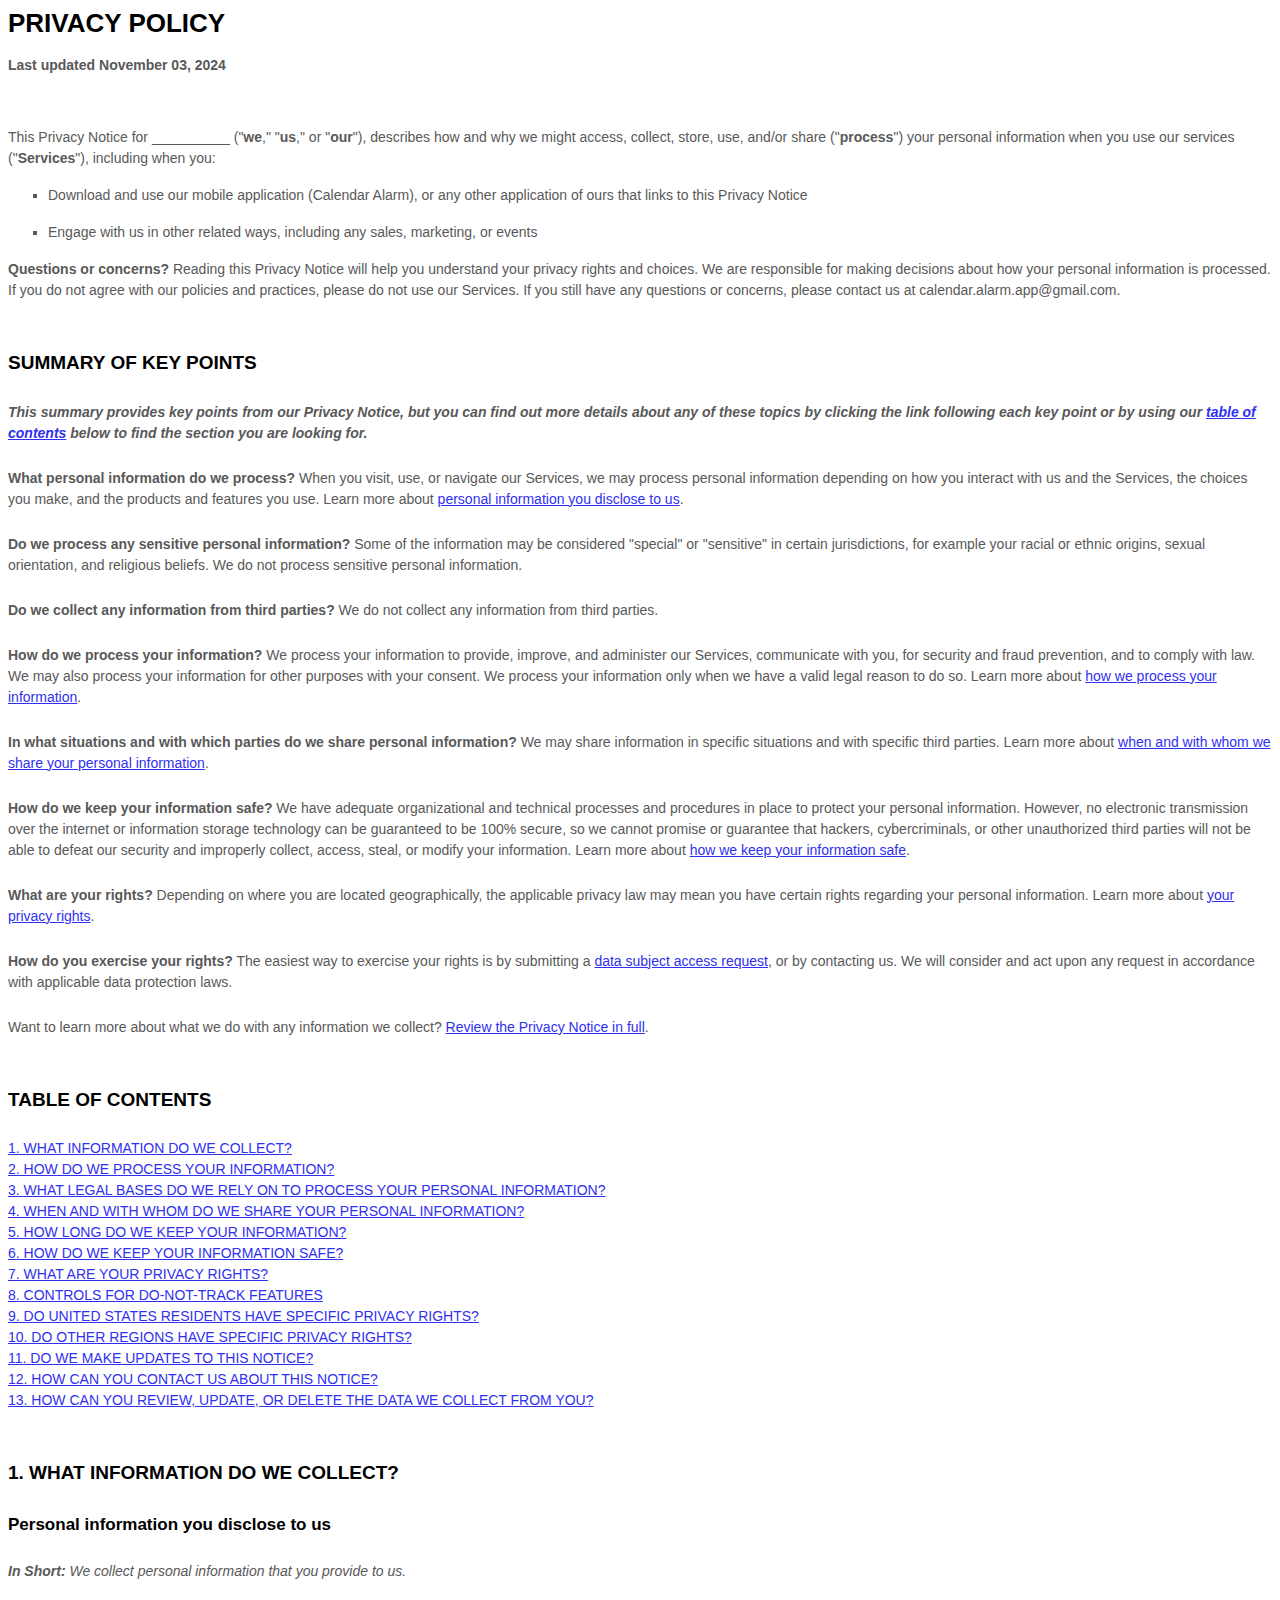
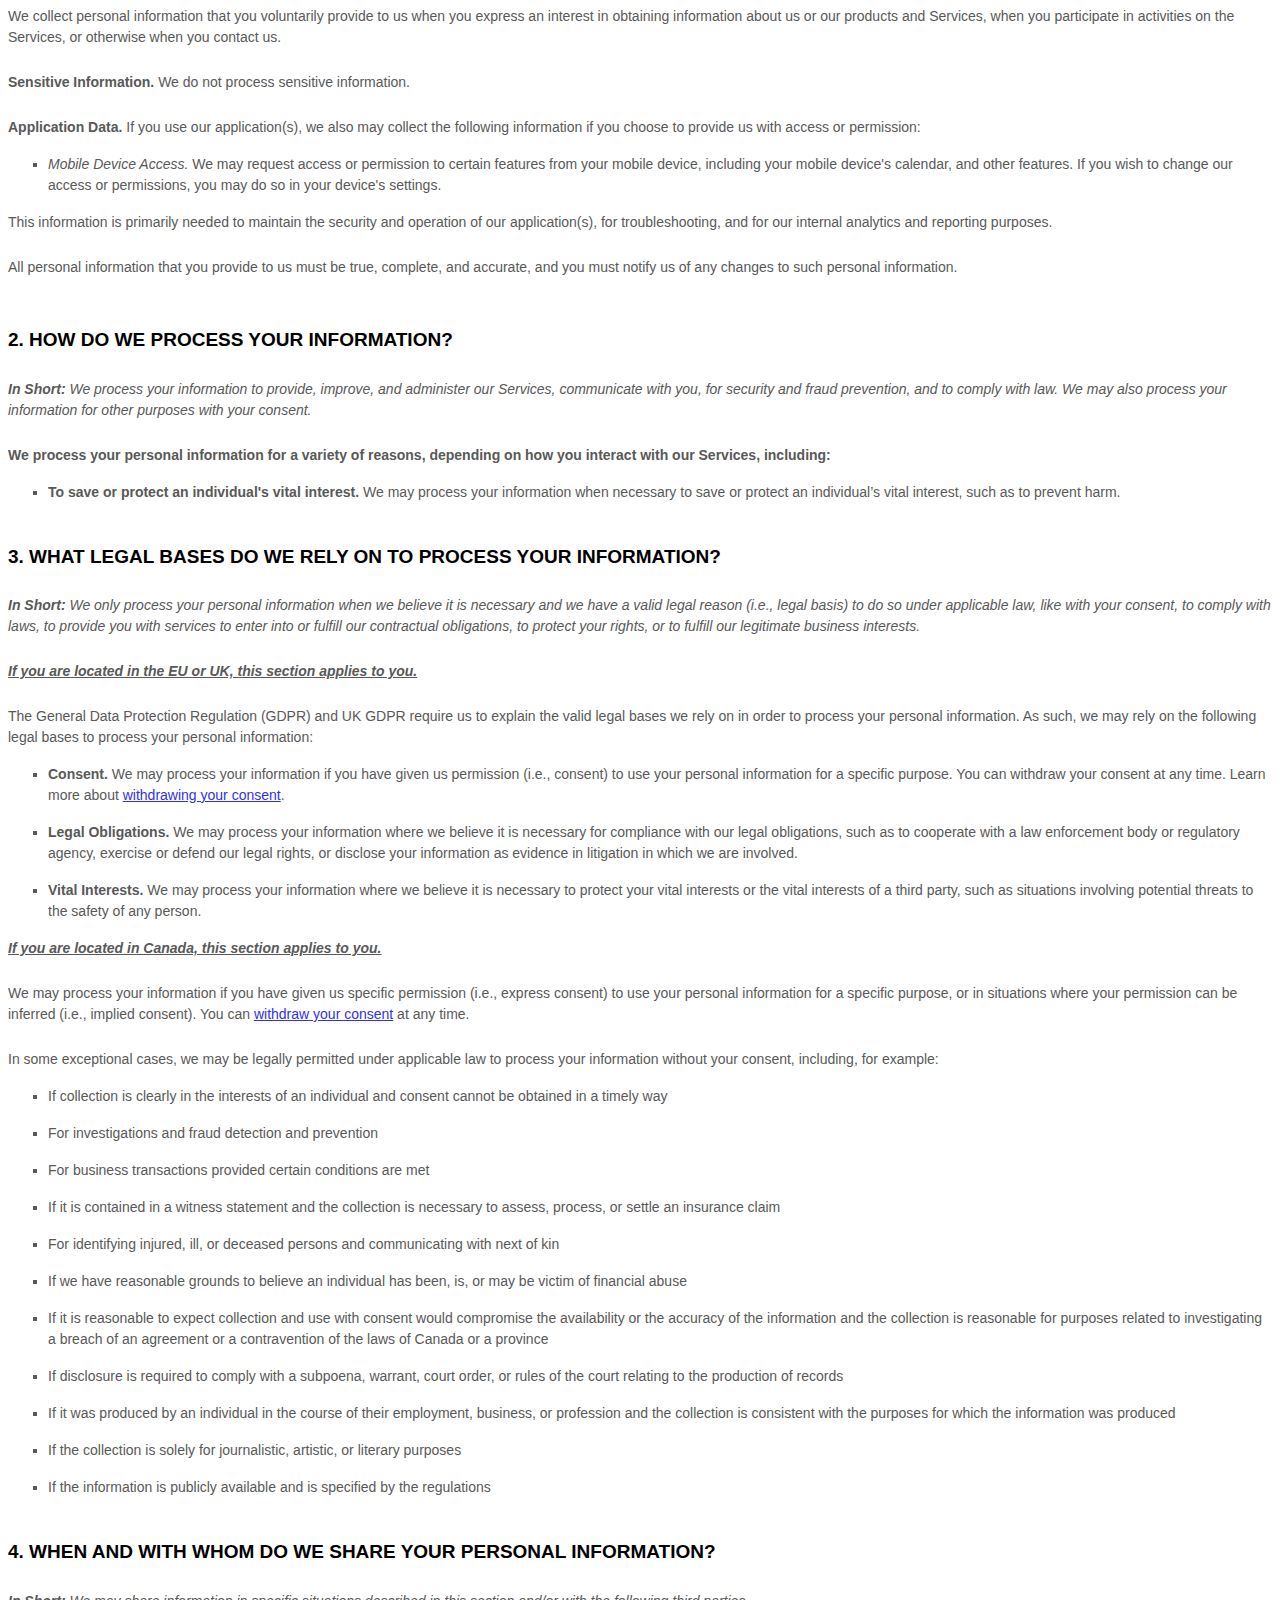
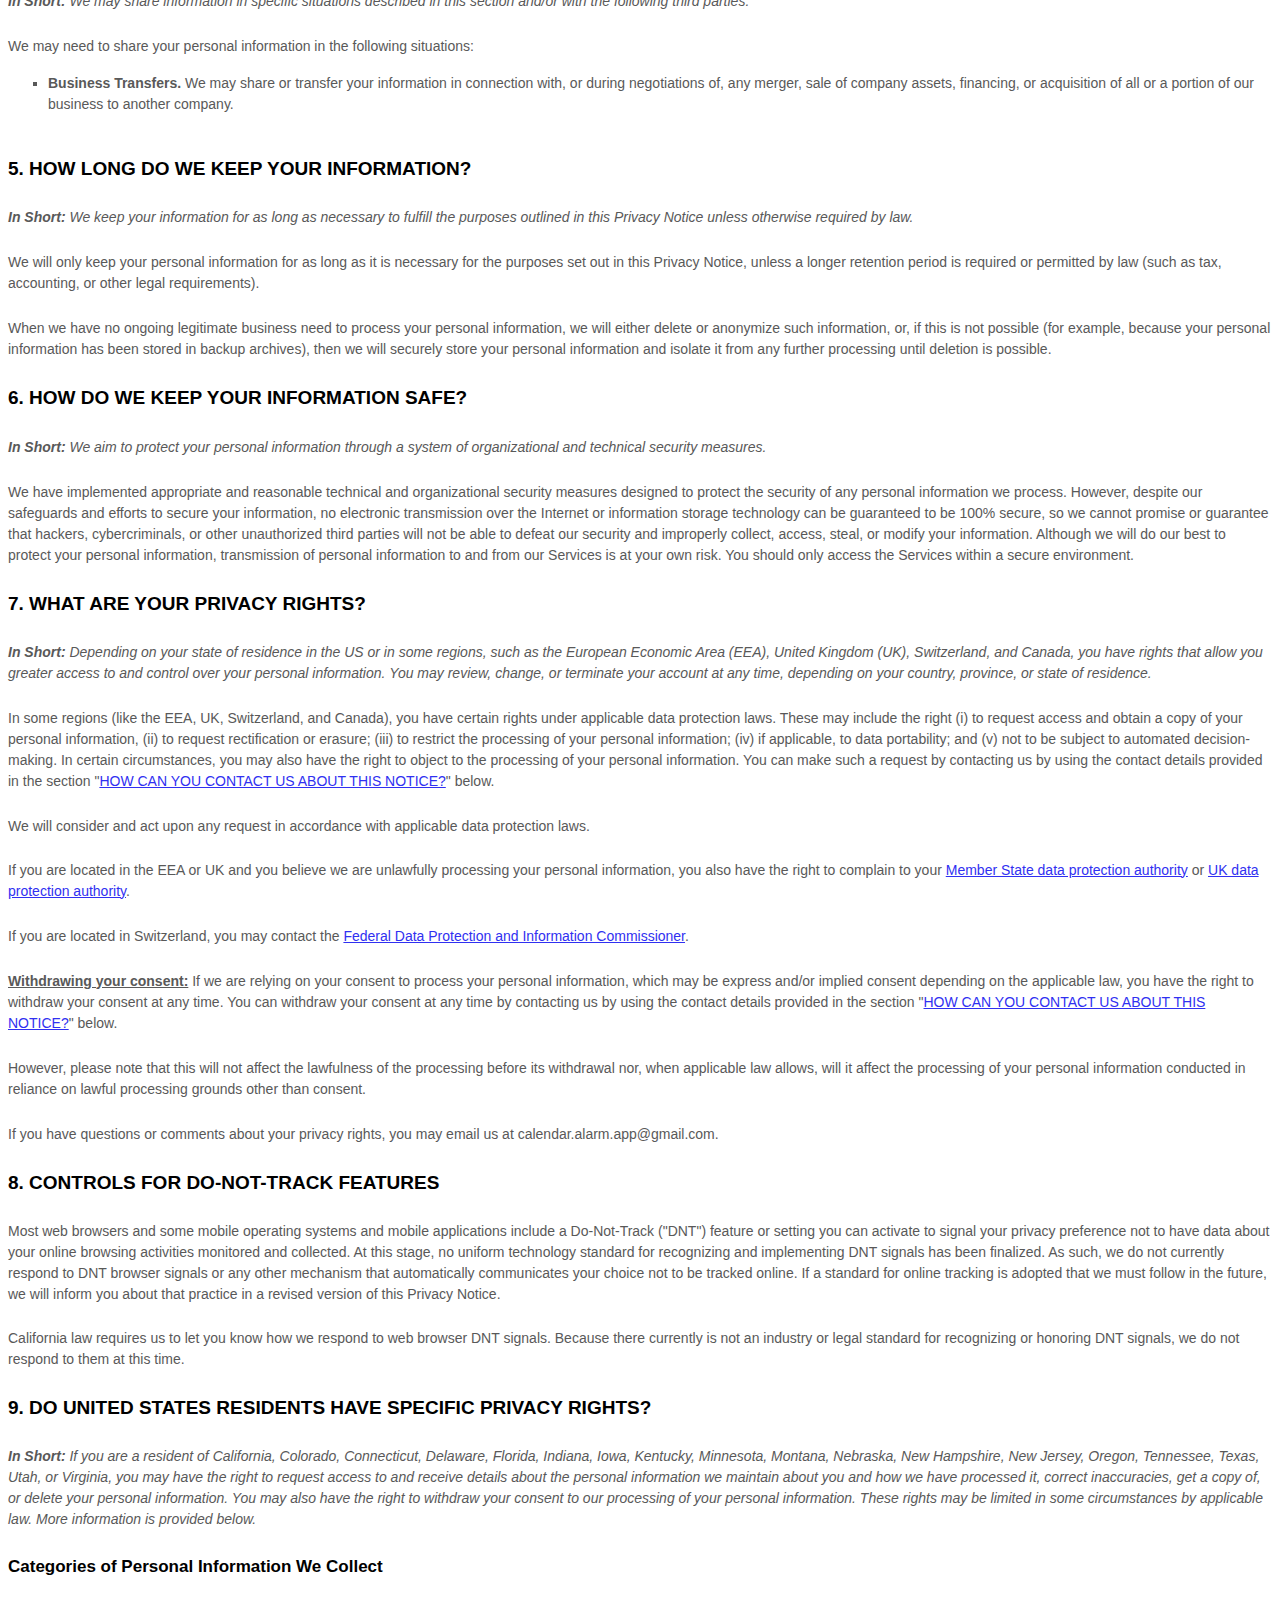
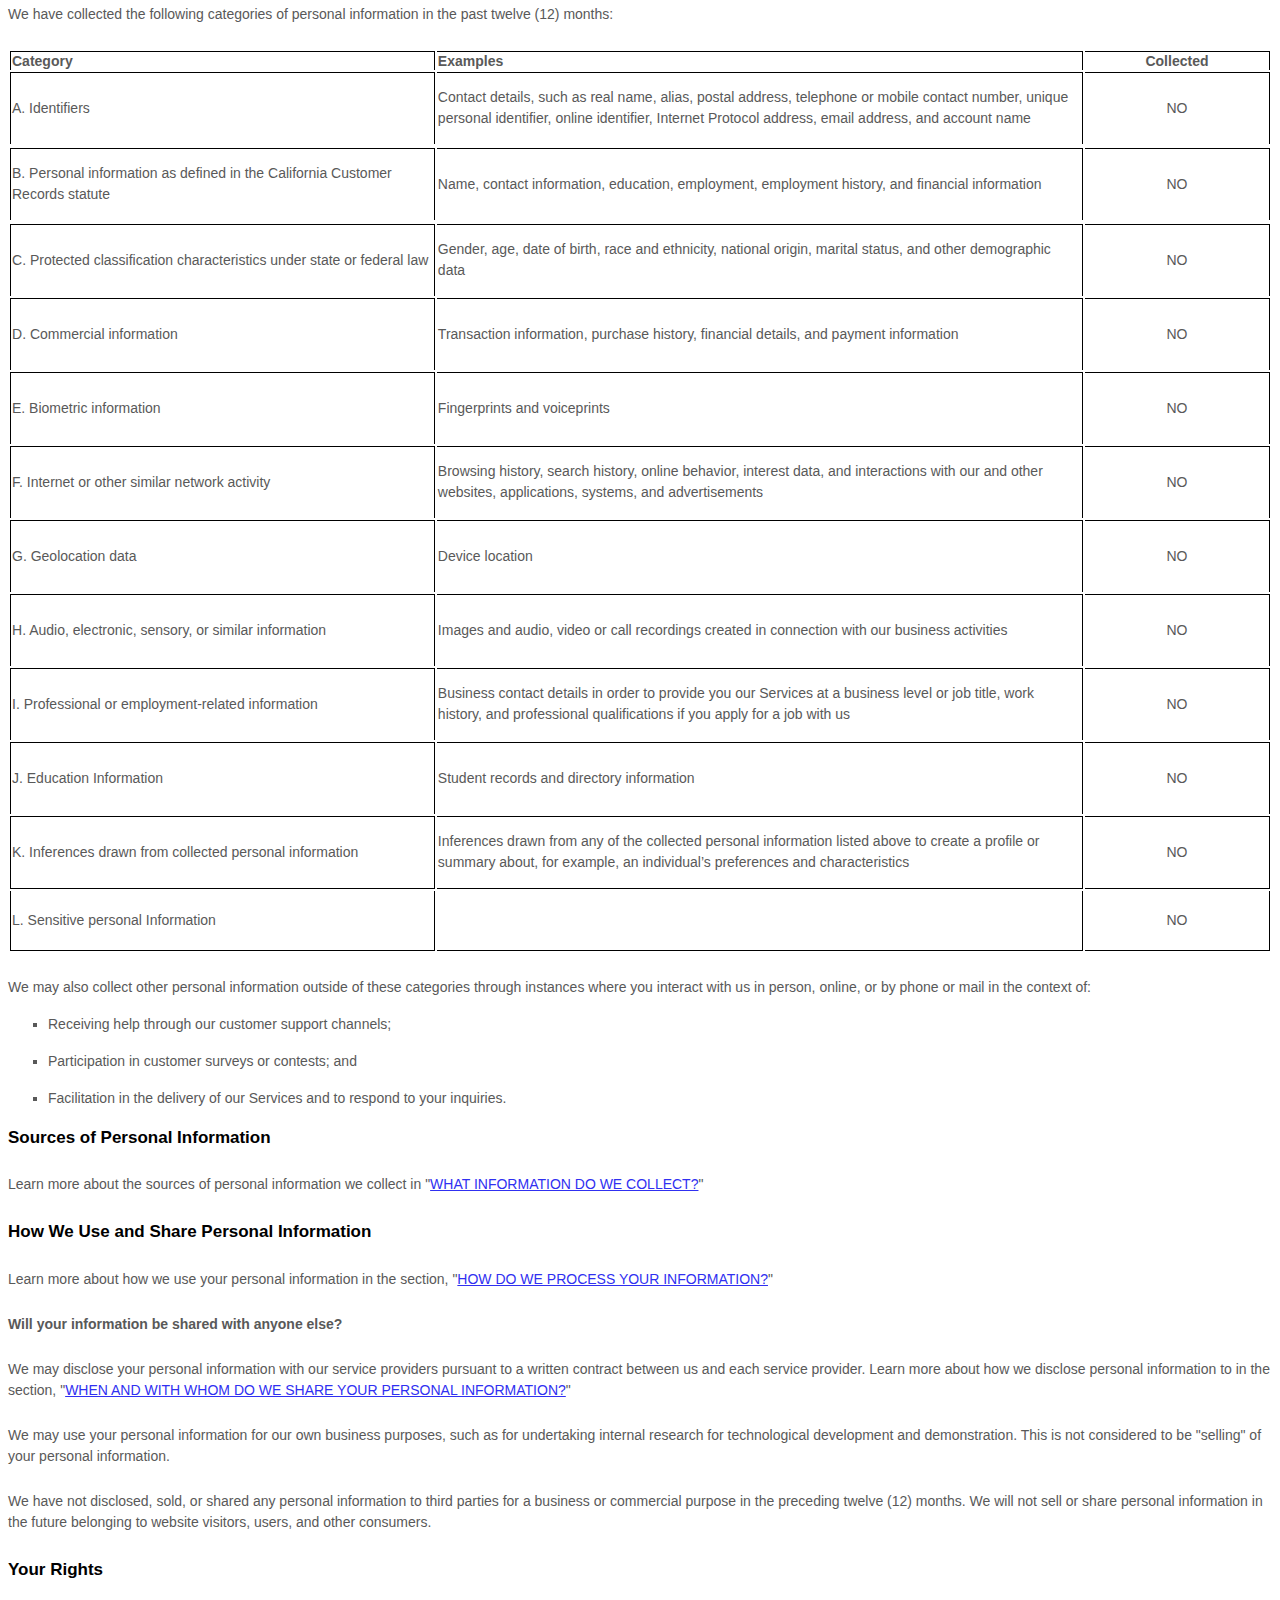
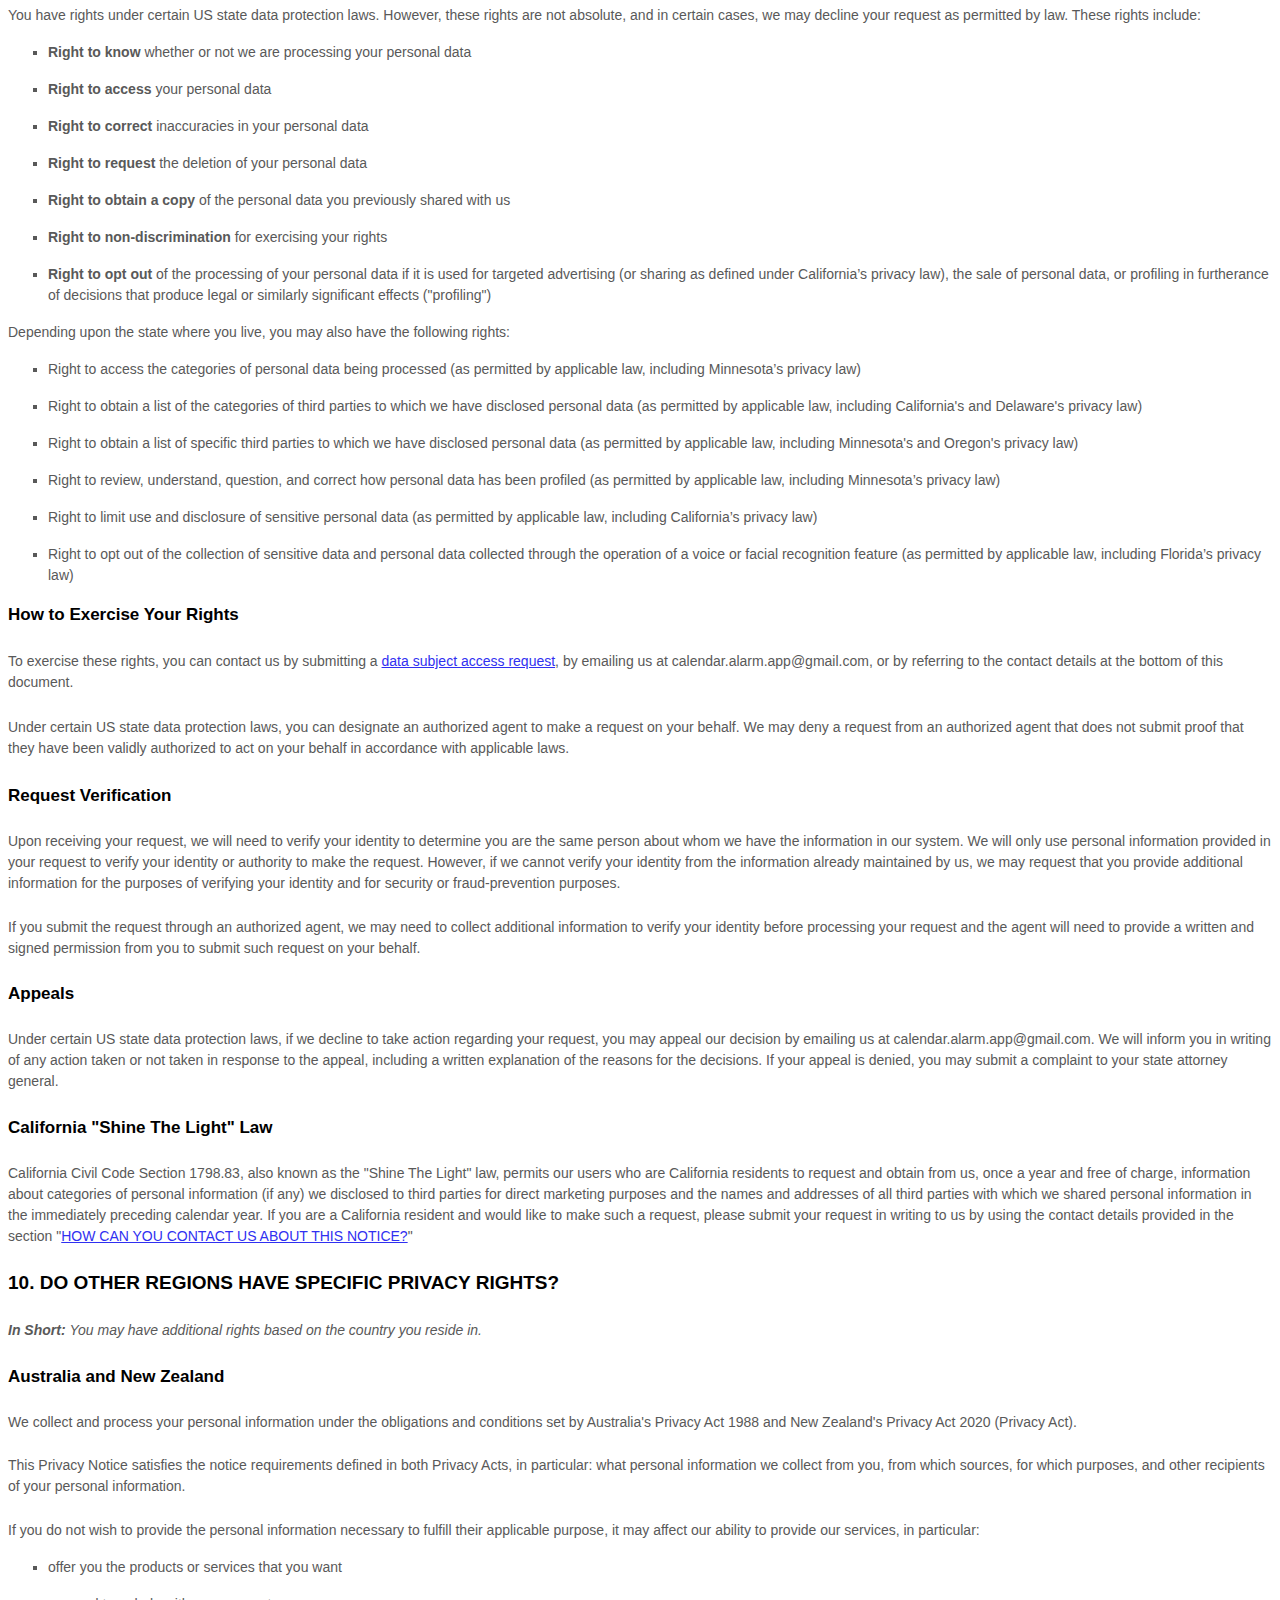
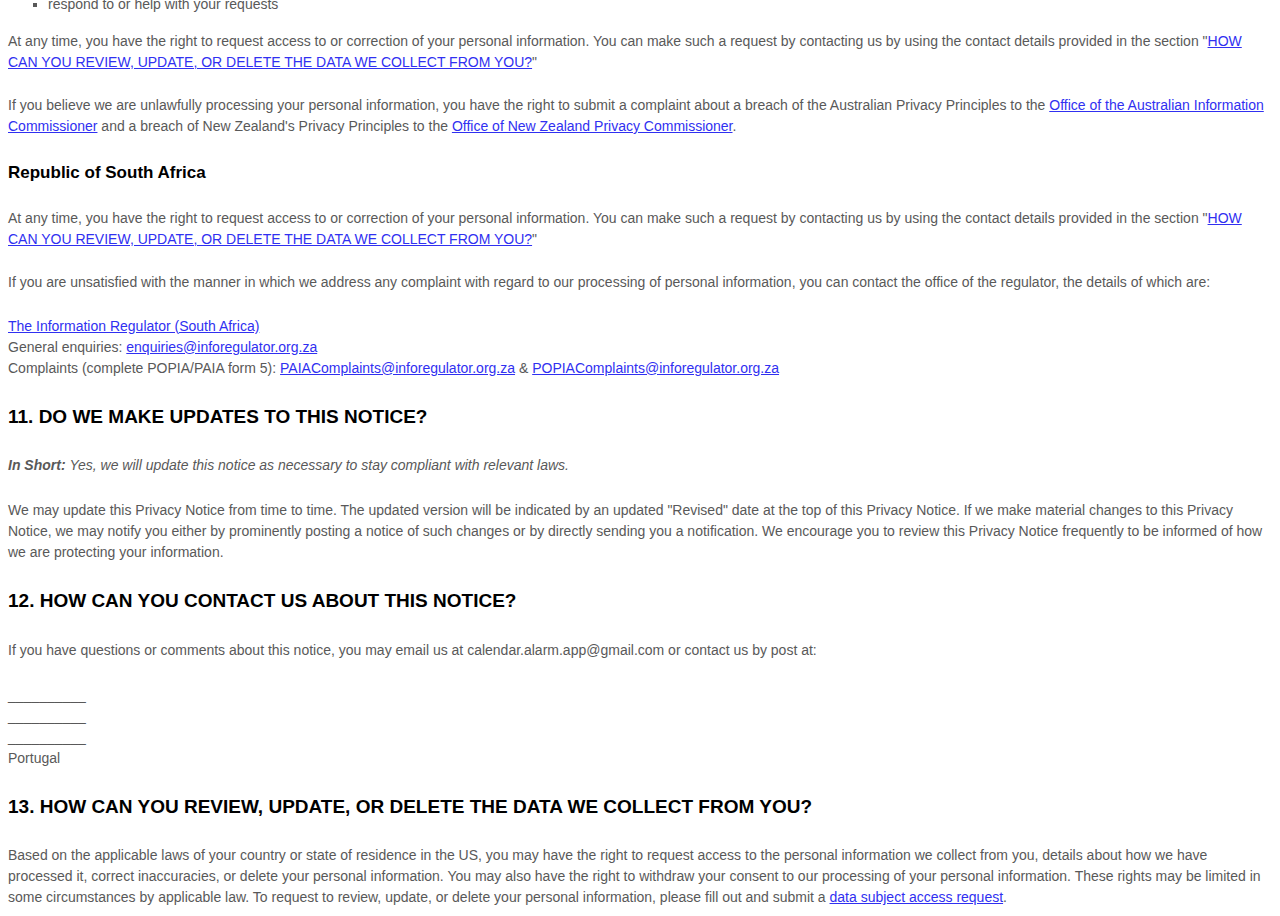
==== commit b13252be: "chore: replace personal email" ====
--- a/privacy-policy.html
+++ b/privacy-policy.html
@@ -109,7 +109,7 @@
             <div style="line-height: 1.5;"><span style="font-size: 15px;"><span
                     style="color: rgb(127, 127, 127);"><span data-custom-class="body_text"><strong>Questions or concerns?&nbsp;</strong>Reading this Privacy Notice will help you understand your privacy rights and choices. We are responsible for making decisions about how your personal information is processed. If you do not agree with our policies and practices, please do not use our Services.<bdt
                     class="block-component"></bdt> If you still have any questions or concerns, please contact us at <bdt
-                    class="question">oleksa.siryi@gmail.com</bdt>.</span></span></span></div>
+                    class="question">calendar.alarm.app@gmail.com</bdt>.</span></span></span></div>
             <div style="line-height: 1.5;"><br></div>
             <div style="line-height: 1.5;"><br></div>
             <div style="line-height: 1.5;"><strong><span style="font-size: 15px;"><span
@@ -1227,7 +1227,7 @@
                                                                                                                                             <div style="line-height: 1.5;">
                                                                                                                                                     <span data-custom-class="body_text"><span
                                                                                                                                                             style="font-size: 15px;">If you have questions or comments about your privacy rights, you may email us at <bdt
-                                                                                                                                                            class="question">oleksa.siryi@gmail.com</bdt>.</span></span>
+                                                                                                                                                            class="question">calendar.alarm.app@gmail.com</bdt>.</span></span>
                                                                                                                                                 <bdt class="statement-end-if-in-editor">
                                                                                                                                                         <span style="font-size: 15px;"><span
                                                                                                                                                                 data-custom-class="body_text"></span></span>
@@ -2164,7 +2164,7 @@
                                                                                                                                                         style="color: rgb(89, 89, 89); font-size: 15px;"><span
                                                                                                                                                         data-custom-class="body_text"><bdt
                                                                                                                                                         class="block-component"></bdt>by emailing us at <bdt
-                                                                                                                                                        class="question">oleksa.siryi@gmail.com</bdt>, <bdt
+                                                                                                                                                        class="question">calendar.alarm.app@gmail.com</bdt>, <bdt
                                                                                                                                                         class="statement-end-if-in-editor"></bdt><bdt
                                                                                                                                                         class="block-component"></bdt></span><span
                                                                                                                                                         data-custom-class="body_text"><bdt
@@ -2233,7 +2233,7 @@
                                                                                                                                                         <span style="font-size: 15px;"><span
                                                                                                                                                                 data-custom-class="body_text">Under certain US state data protection laws, if we decline to take action regarding your request, you may appeal our decision by emailing us at <bdt
                                                                                                                                                                 class="block-component"></bdt><bdt
-                                                                                                                                                                class="question">oleksa.siryi@gmail.com</bdt><bdt
+                                                                                                                                                                class="question">calendar.alarm.app@gmail.com</bdt><bdt
                                                                                                                                                                 class="else-block"></bdt>. We will inform you in writing of any action taken or not taken in response to the appeal, including a written explanation of the reasons for the decisions. If your appeal is denied, you may submit a complaint to your state attorney general.</span><bdt
                                                                                                                                                                 class="statement-end-if-in-editor"></bdt></span><span
                                                                                                                                                         style="font-size: 15px; color: rgb(89, 89, 89);"><span
@@ -2573,7 +2573,7 @@
                                                                                                                                                                         data-custom-class="body_text"><bdt
                                                                                                                                                                         class="block-component"><bdt
                                                                                                                                                                         class="block-component"></bdt></bdt>email us at <bdt
-                                                                                                                                                                        class="question">oleksa.siryi@gmail.com or&nbsp;</bdt><bdt
+                                                                                                                                                                        class="question">calendar.alarm.app@gmail.com or&nbsp;</bdt><bdt
                                                                                                                                                                         class="statement-end-if-in-editor"><bdt
                                                                                                                                                                         class="block-component"></bdt></bdt></span></span><span
                                                                                                                                                                         style="font-size: 15px; color: rgb(89, 89, 89);"><span
